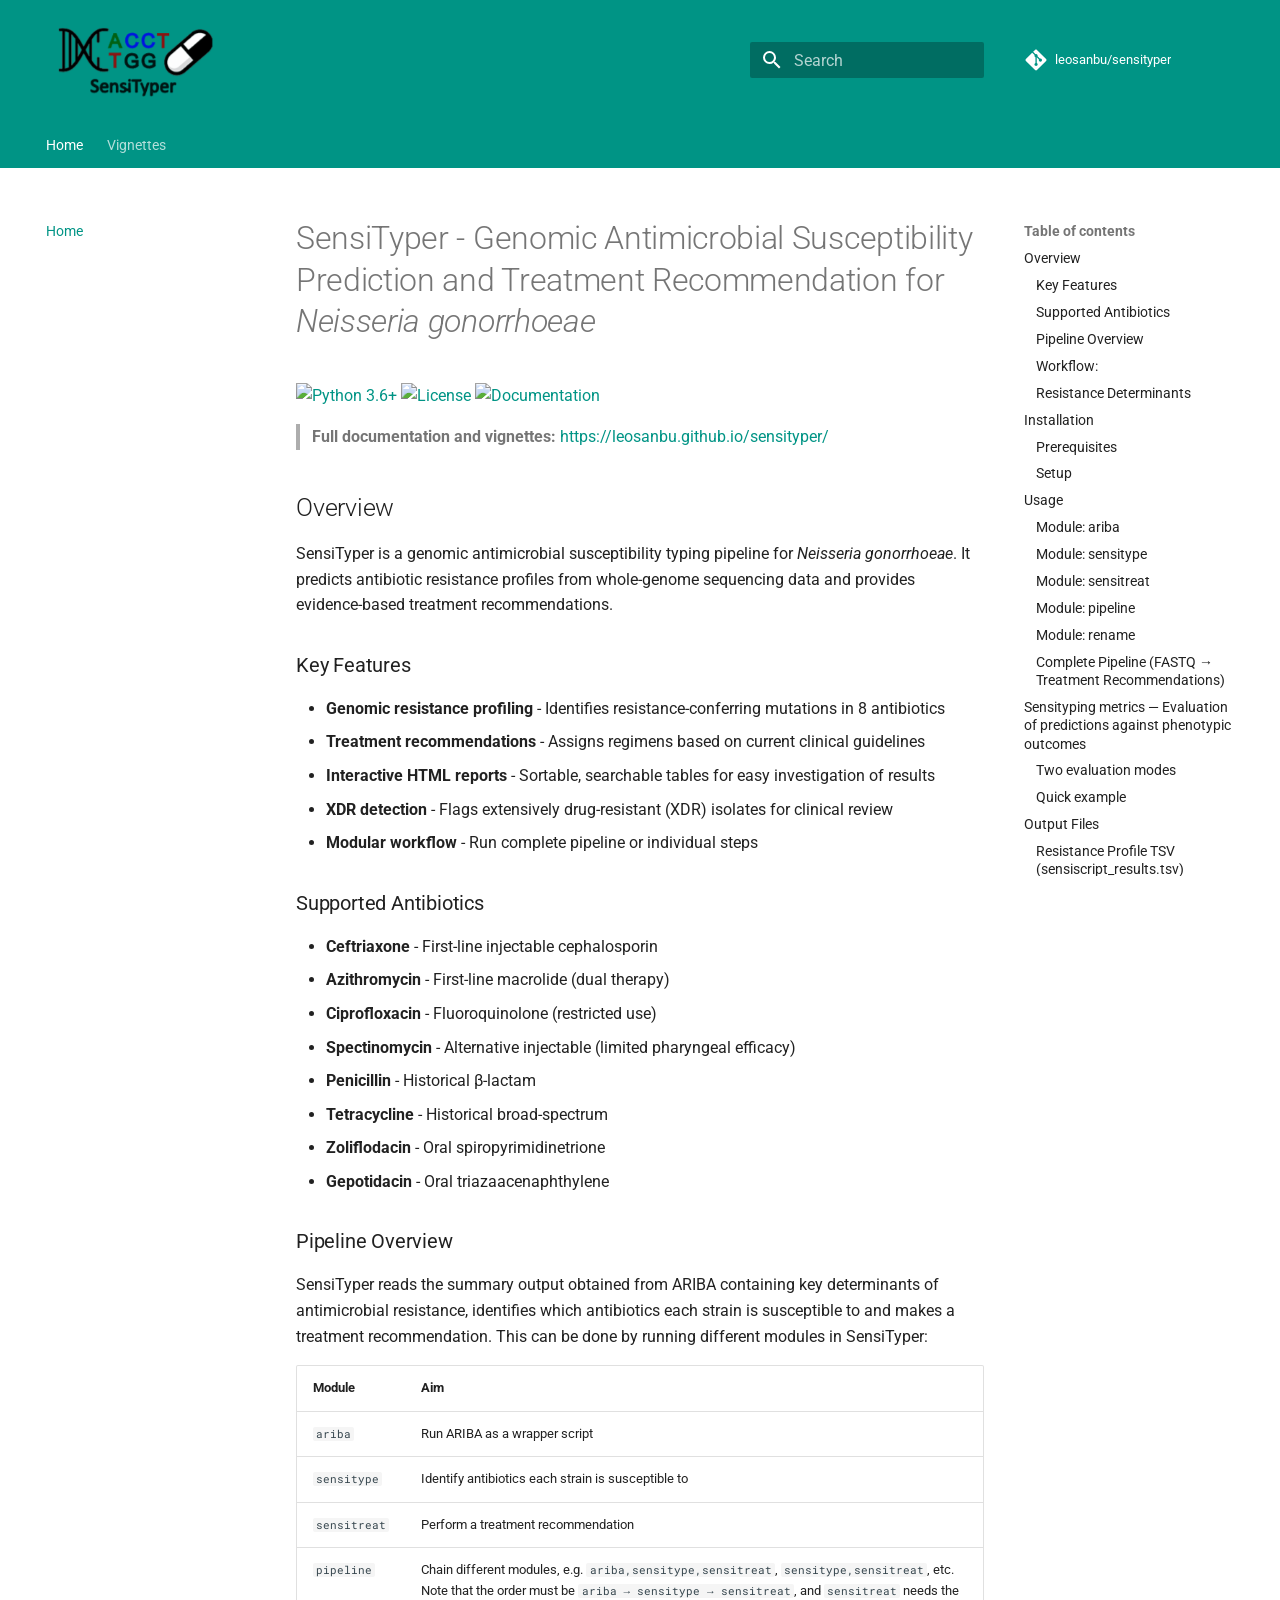
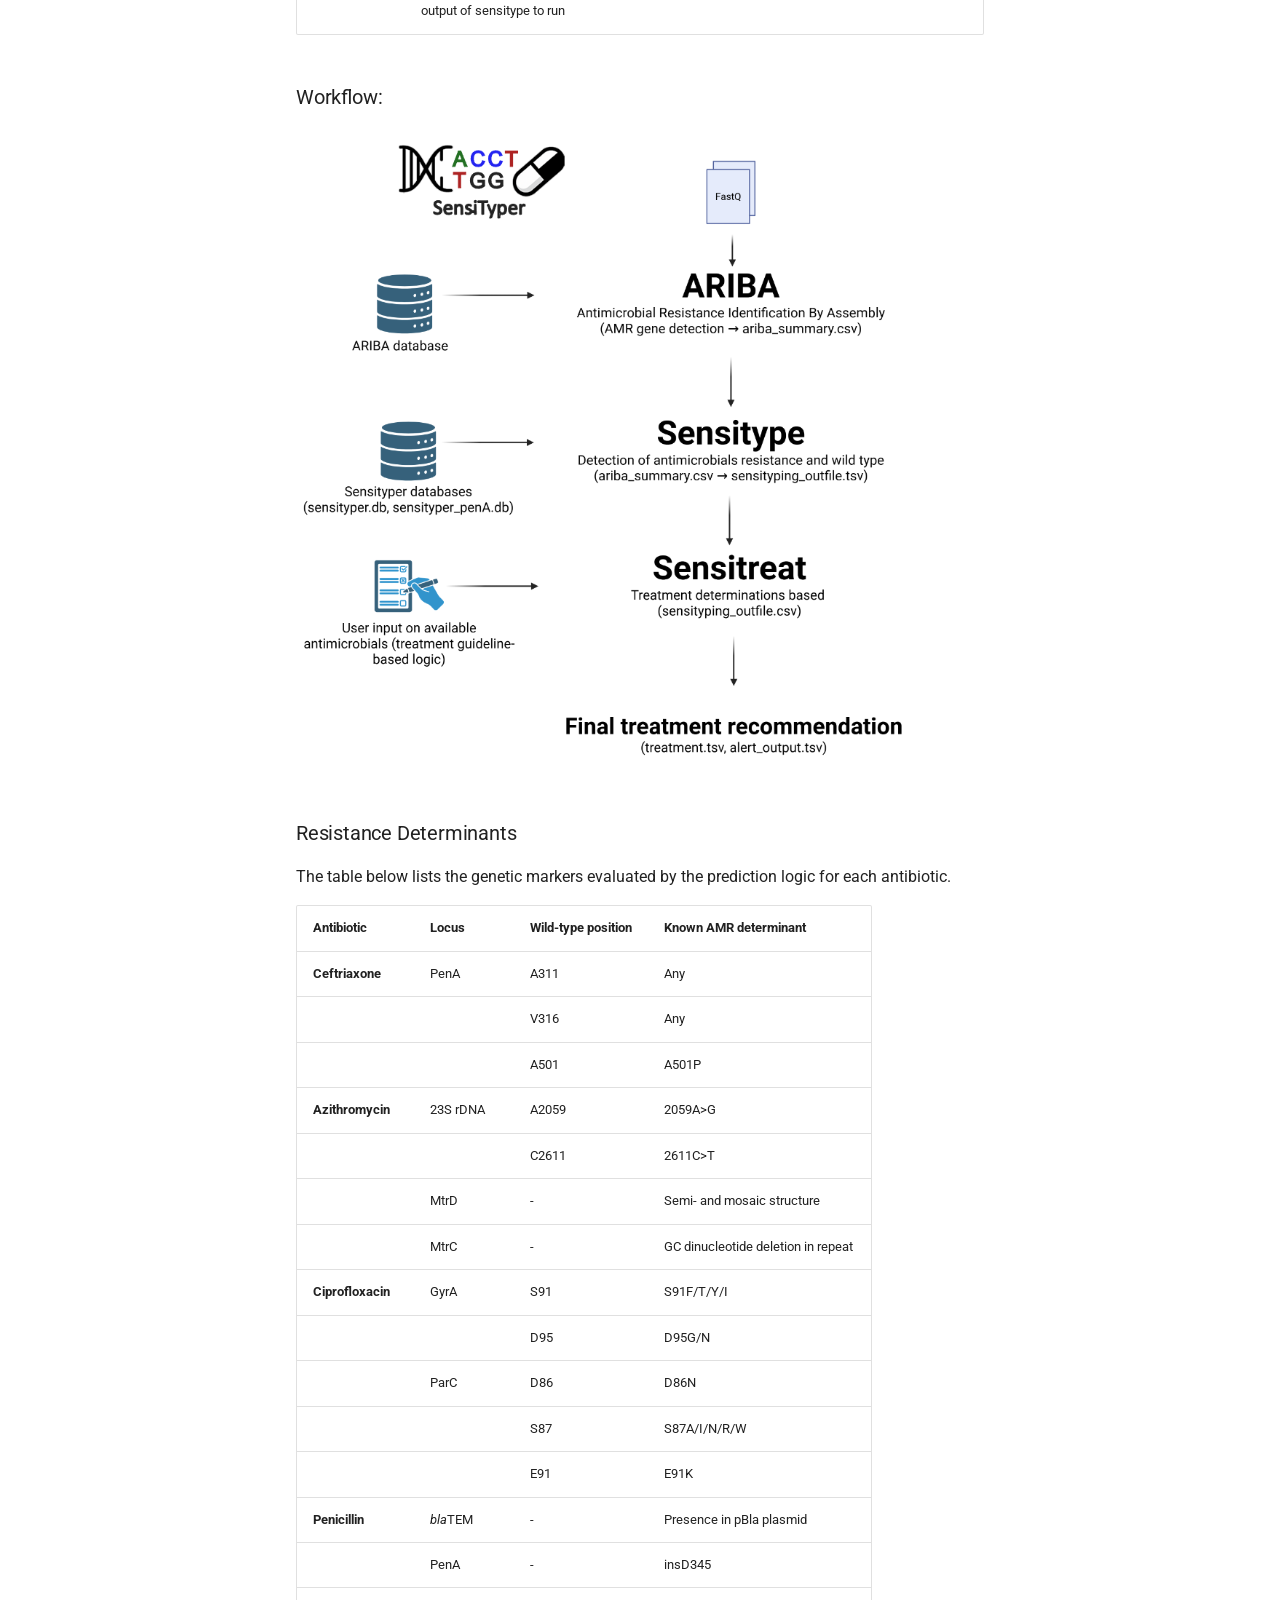
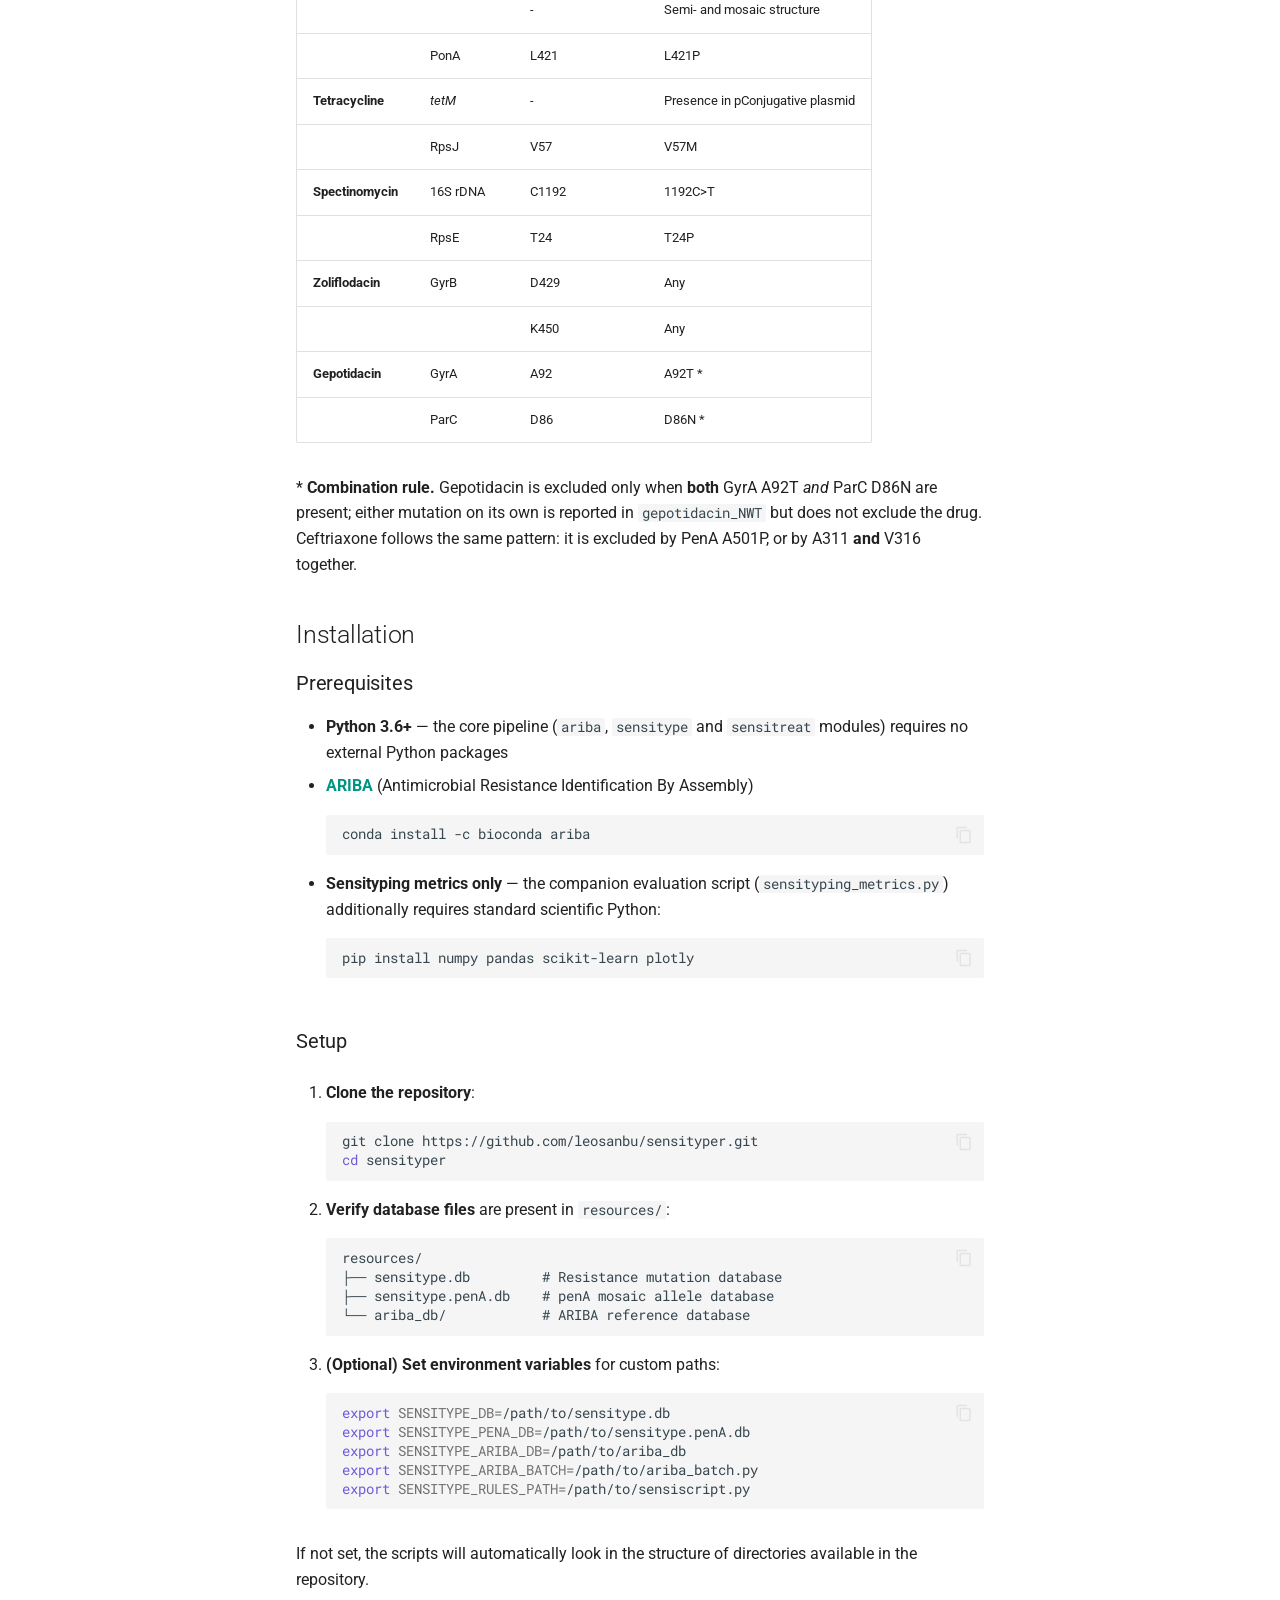
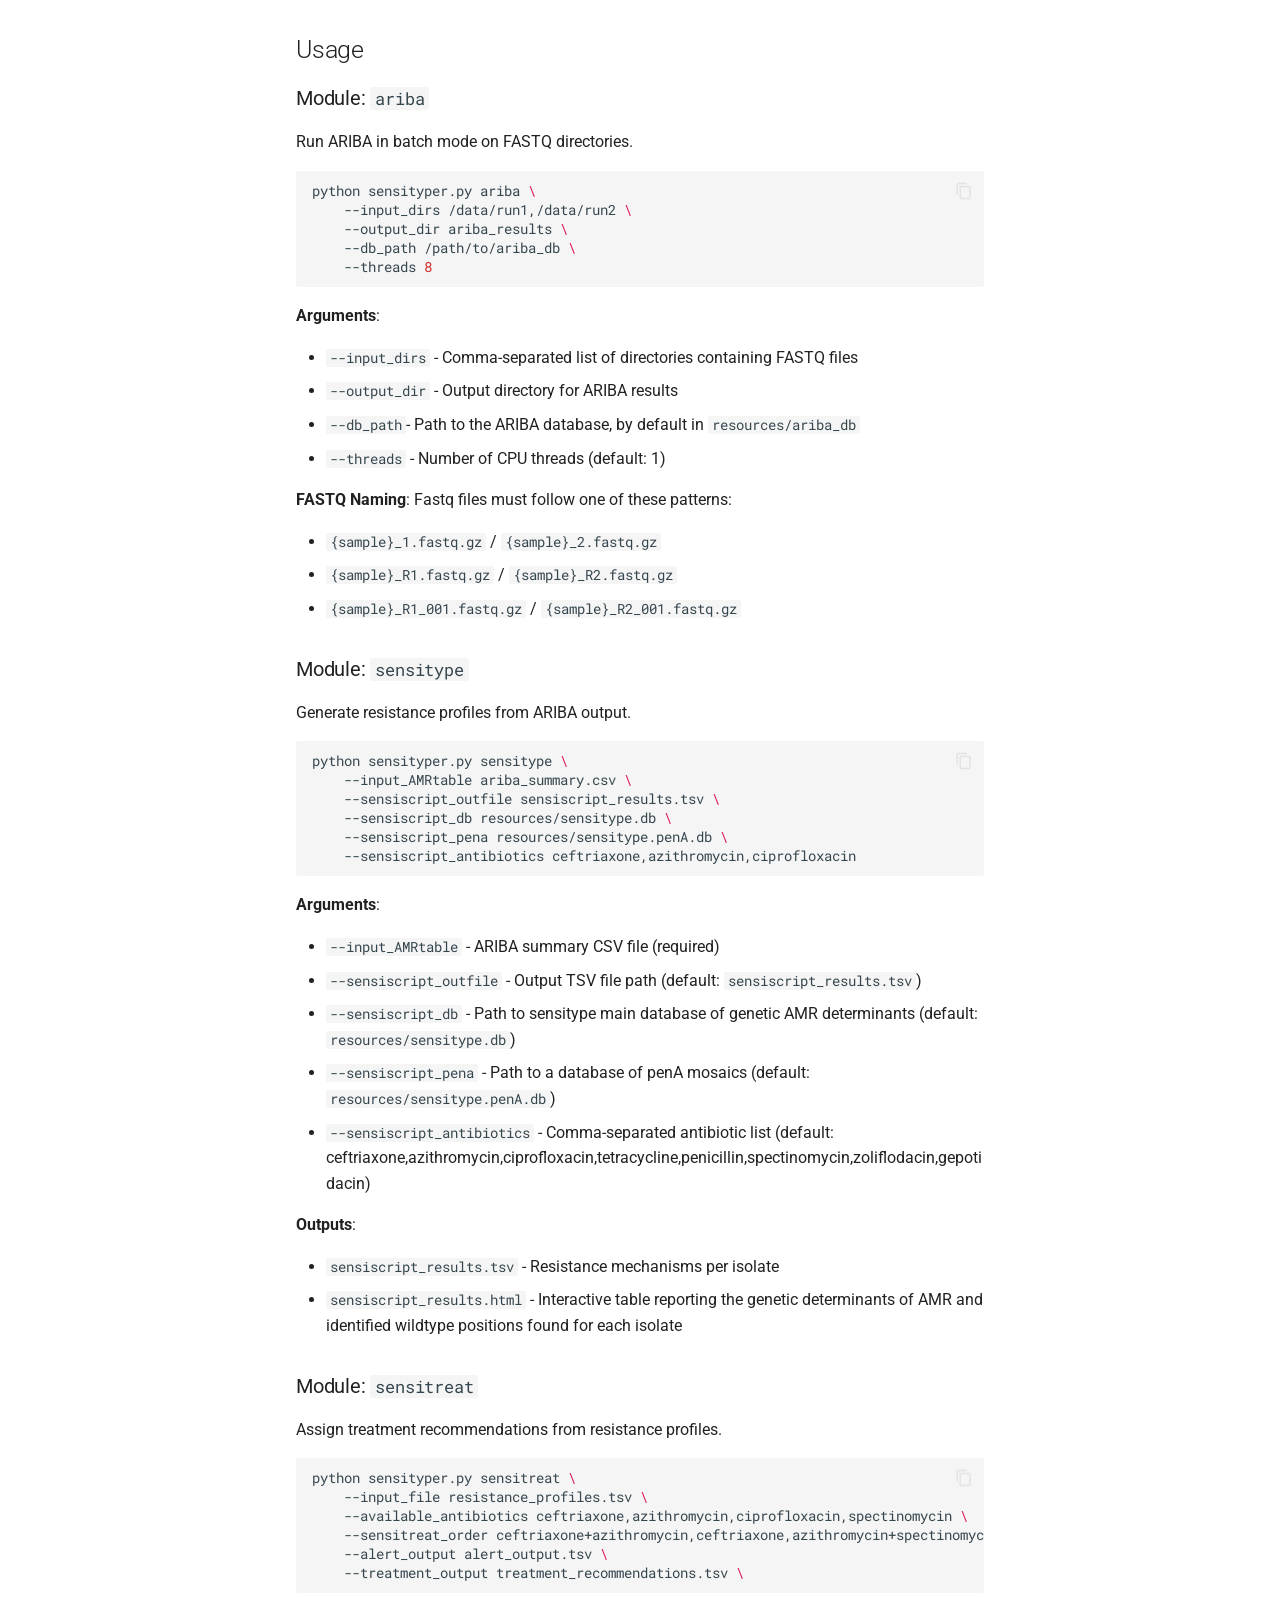
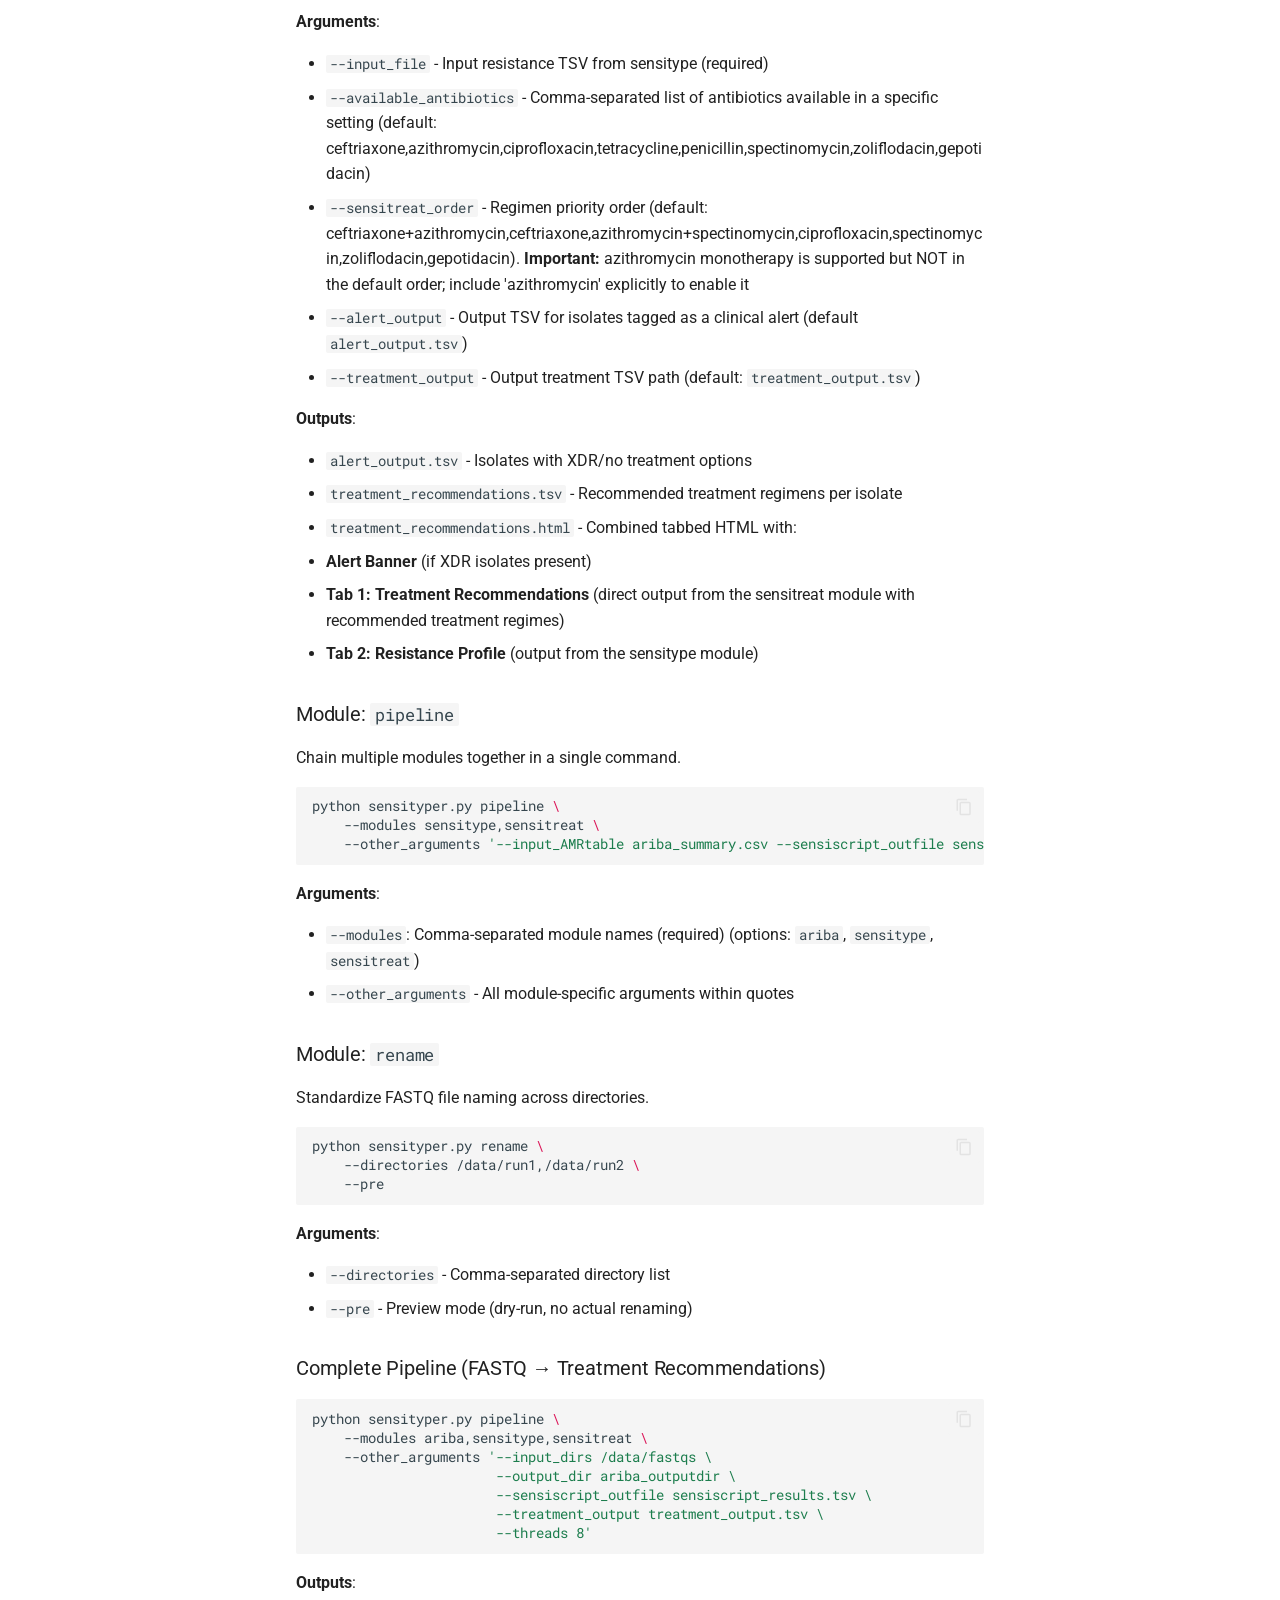
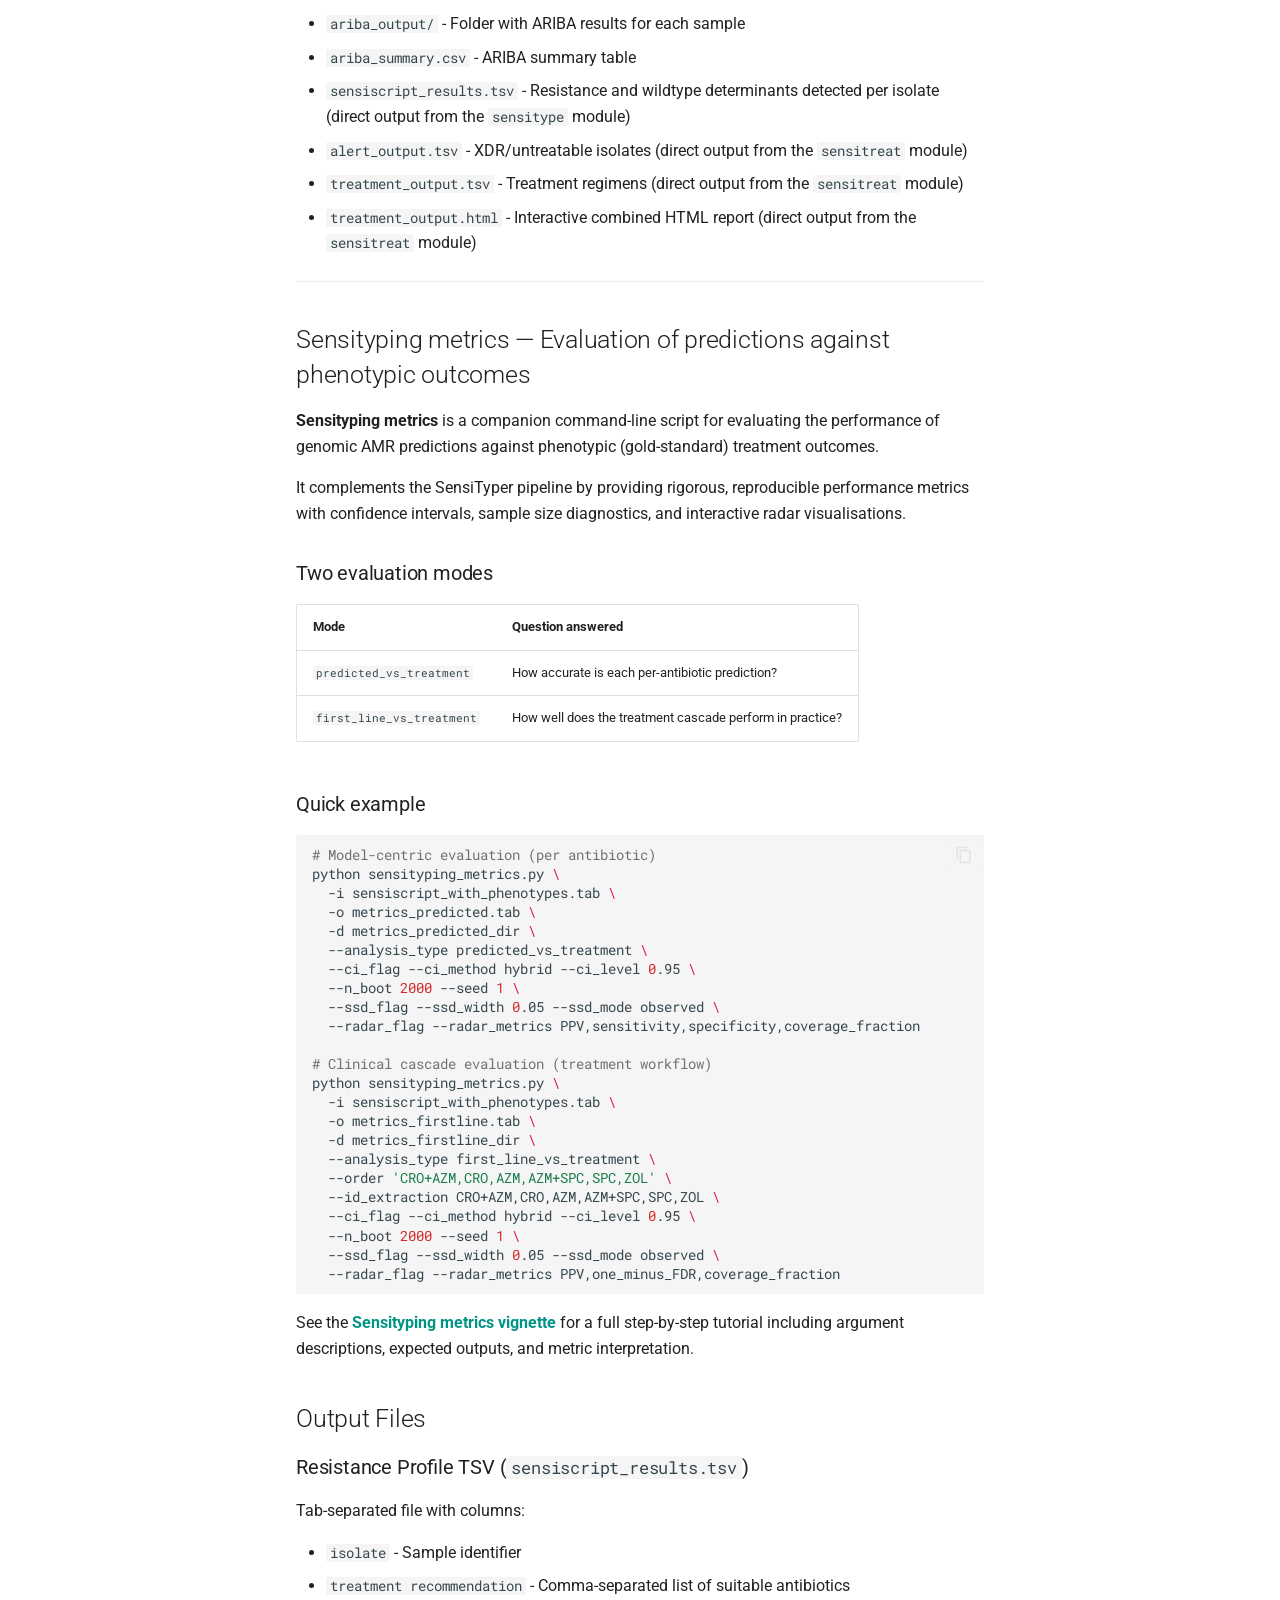
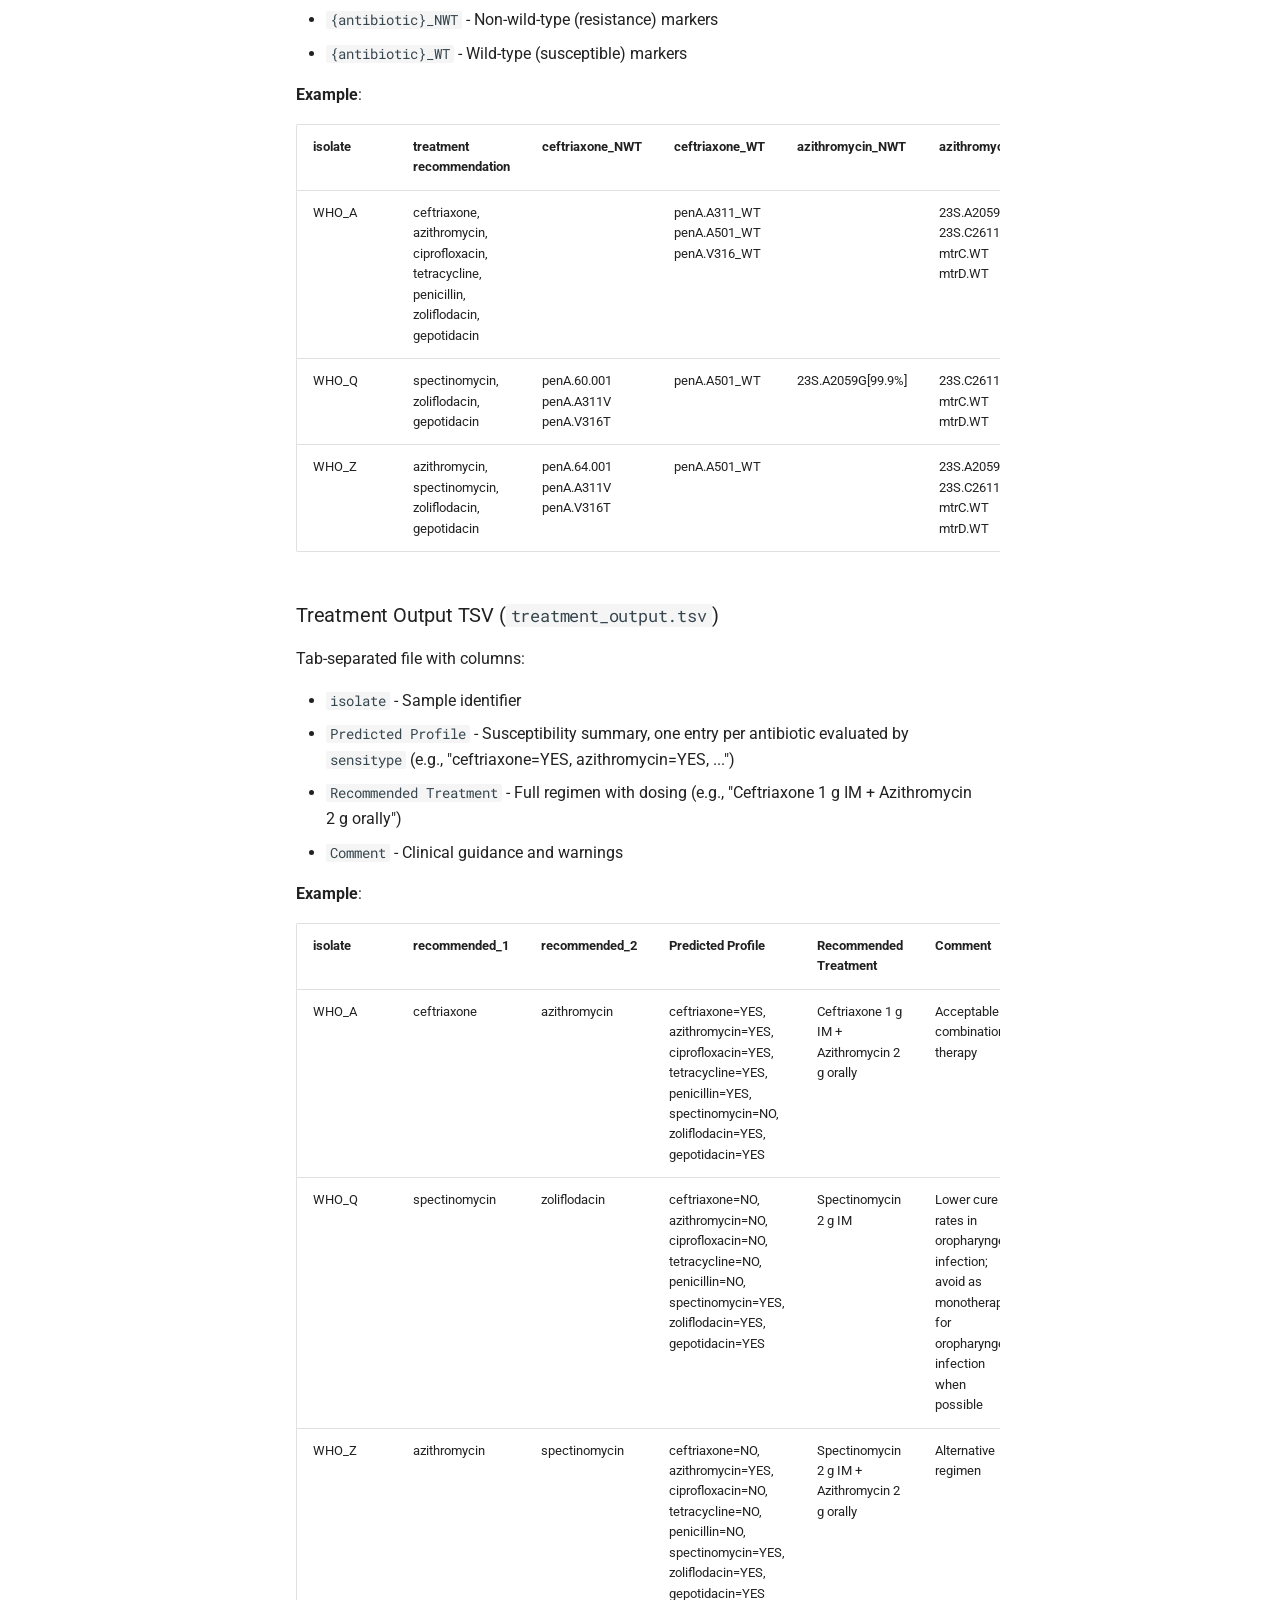
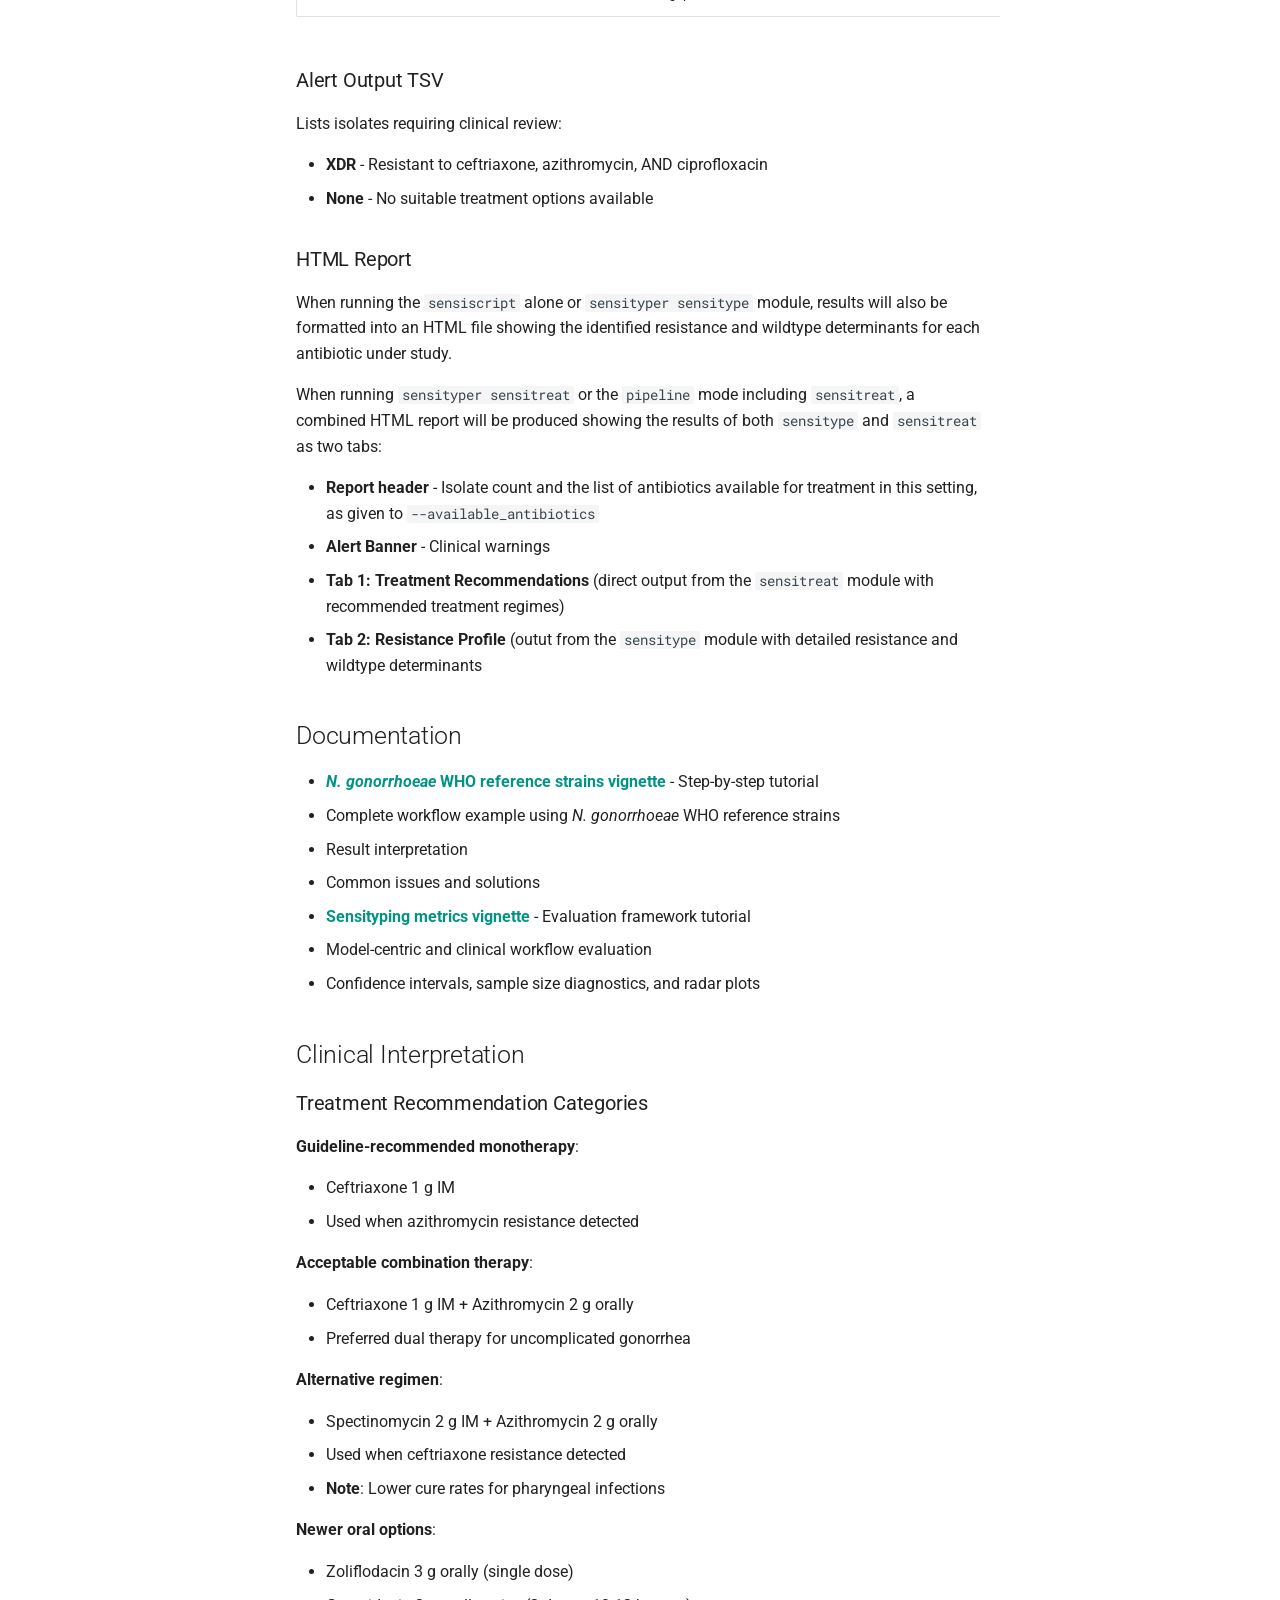
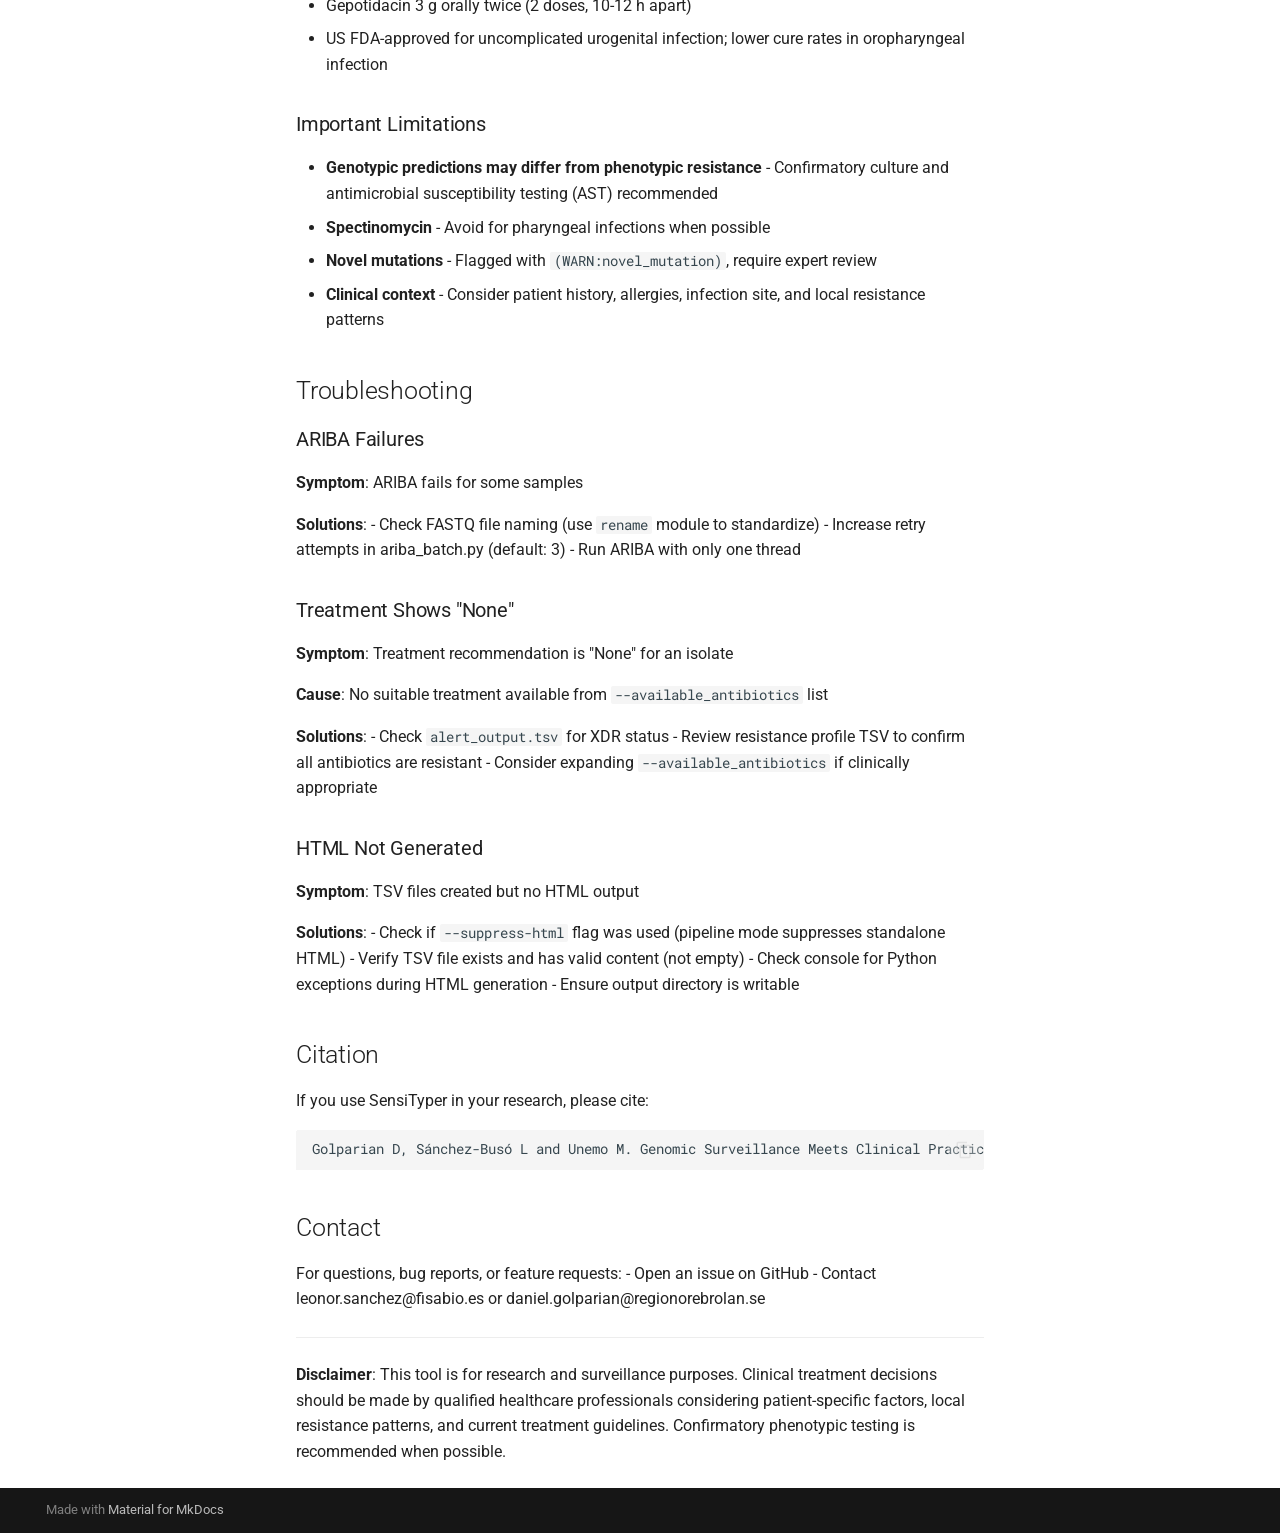
==== index.html @ 42cf92be "Deployed 565ff92 with MkDocs version: 1.6.1" ====
<!doctype html>
<html lang="en" class="no-js">
  <head>
    
      <meta charset="utf-8">
      <meta name="viewport" content="width=device-width,initial-scale=1">
      
        <meta name="description" content="Genomic Antimicrobial Susceptibility Prediction and Treatment Recommendation for Neisseria gonorrhoeae">
      
      
      
        <link rel="canonical" href="https://leosanbu.github.io/sensityper/">
      
      
      
        <link rel="next" href="who-vignette/">
      
      
        
      
      
      <link rel="icon" href="images/logo.png">
      <meta name="generator" content="mkdocs-1.6.1, mkdocs-material-9.7.7">
    
    
      
        <title>SensiTyper</title>
      
    
    
      <link rel="stylesheet" href="assets/stylesheets/main.ec1eaa64.min.css">
      
        
        <link rel="stylesheet" href="assets/stylesheets/palette.ab4e12ef.min.css">
      
      


    
    
      
    
    
      
        
        
        <link rel="preconnect" href="https://fonts.gstatic.com" crossorigin>
        <link rel="stylesheet" href="https://fonts.googleapis.com/css?family=Roboto:300,300i,400,400i,700,700i%7CRoboto+Mono:400,400i,700,700i&display=fallback">
        <style>:root{--md-text-font:"Roboto";--md-code-font:"Roboto Mono"}</style>
      
    
    
      <link rel="stylesheet" href="stylesheets/extra.css">
    
    <script>__md_scope=new URL(".",location),__md_hash=e=>[...e].reduce(((e,_)=>(e<<5)-e+_.charCodeAt(0)),0),__md_get=(e,_=localStorage,t=__md_scope)=>JSON.parse(_.getItem(t.pathname+"."+e)),__md_set=(e,_,t=localStorage,a=__md_scope)=>{try{t.setItem(a.pathname+"."+e,JSON.stringify(_))}catch(e){}}</script>
    
      

    
    
  </head>
  
  
    
    
    
    
    
    <body dir="ltr" data-md-color-scheme="default" data-md-color-primary="teal" data-md-color-accent="teal">
  
    
    <input class="md-toggle" data-md-toggle="drawer" type="checkbox" id="__drawer" autocomplete="off">
    <input class="md-toggle" data-md-toggle="search" type="checkbox" id="__search" autocomplete="off">
    <label class="md-overlay" for="__drawer"></label>
    <div data-md-component="skip">
      
        
        <a href="#sensityper-genomic-antimicrobial-susceptibility-prediction-and-treatment-recommendation-for-neisseria-gonorrhoeae" class="md-skip">
          Skip to content
        </a>
      
    </div>
    <div data-md-component="announce">
      
    </div>
    
    
      

<header class="md-header" data-md-component="header">
  <nav class="md-header__inner md-grid" aria-label="Header">
    <a href="." title="SensiTyper" class="md-header__button md-logo" aria-label="SensiTyper" data-md-component="logo">
      
  <img src="images/logo.png" alt="logo">

    </a>
    <label class="md-header__button md-icon" for="__drawer">
      
      <svg xmlns="http://www.w3.org/2000/svg" viewBox="0 0 24 24"><path d="M3 6h18v2H3zm0 5h18v2H3zm0 5h18v2H3z"/></svg>
    </label>
    <div class="md-header__title" data-md-component="header-title">
      <div class="md-header__ellipsis">
        <div class="md-header__topic">
          <span class="md-ellipsis">
            SensiTyper
          </span>
        </div>
        <div class="md-header__topic" data-md-component="header-topic">
          <span class="md-ellipsis">
            
              Home
            
          </span>
        </div>
      </div>
    </div>
    
      
    
    
    
    
      
      
        <label class="md-header__button md-icon" for="__search">
          
          <svg xmlns="http://www.w3.org/2000/svg" viewBox="0 0 24 24"><path d="M9.5 3A6.5 6.5 0 0 1 16 9.5c0 1.61-.59 3.09-1.56 4.23l.27.27h.79l5 5-1.5 1.5-5-5v-.79l-.27-.27A6.52 6.52 0 0 1 9.5 16 6.5 6.5 0 0 1 3 9.5 6.5 6.5 0 0 1 9.5 3m0 2C7 5 5 7 5 9.5S7 14 9.5 14 14 12 14 9.5 12 5 9.5 5"/></svg>
        </label>
        <div class="md-search" data-md-component="search" role="dialog">
  <label class="md-search__overlay" for="__search"></label>
  <div class="md-search__inner" role="search">
    <form class="md-search__form" name="search">
      <input type="text" class="md-search__input" name="query" aria-label="Search" placeholder="Search" autocapitalize="off" autocorrect="off" autocomplete="off" spellcheck="false" data-md-component="search-query" required>
      <label class="md-search__icon md-icon" for="__search">
        
        <svg xmlns="http://www.w3.org/2000/svg" viewBox="0 0 24 24"><path d="M9.5 3A6.5 6.5 0 0 1 16 9.5c0 1.61-.59 3.09-1.56 4.23l.27.27h.79l5 5-1.5 1.5-5-5v-.79l-.27-.27A6.52 6.52 0 0 1 9.5 16 6.5 6.5 0 0 1 3 9.5 6.5 6.5 0 0 1 9.5 3m0 2C7 5 5 7 5 9.5S7 14 9.5 14 14 12 14 9.5 12 5 9.5 5"/></svg>
        
        <svg xmlns="http://www.w3.org/2000/svg" viewBox="0 0 24 24"><path d="M20 11v2H8l5.5 5.5-1.42 1.42L4.16 12l7.92-7.92L13.5 5.5 8 11z"/></svg>
      </label>
      <nav class="md-search__options" aria-label="Search">
        
        <button type="reset" class="md-search__icon md-icon" title="Clear" aria-label="Clear" tabindex="-1">
          
          <svg xmlns="http://www.w3.org/2000/svg" viewBox="0 0 24 24"><path d="M19 6.41 17.59 5 12 10.59 6.41 5 5 6.41 10.59 12 5 17.59 6.41 19 12 13.41 17.59 19 19 17.59 13.41 12z"/></svg>
        </button>
      </nav>
      
        <div class="md-search__suggest" data-md-component="search-suggest"></div>
      
    </form>
    <div class="md-search__output">
      <div class="md-search__scrollwrap" tabindex="0" data-md-scrollfix>
        <div class="md-search-result" data-md-component="search-result">
          <div class="md-search-result__meta">
            Initializing search
          </div>
          <ol class="md-search-result__list" role="presentation"></ol>
        </div>
      </div>
    </div>
  </div>
</div>
      
    
    
      <div class="md-header__source">
        <a href="https://github.com/leosanbu/sensityper" title="Go to repository" class="md-source" data-md-component="source">
  <div class="md-source__icon md-icon">
    
    <svg xmlns="http://www.w3.org/2000/svg" viewBox="0 0 448 512"><!--! Font Awesome Free 7.1.0 by @fontawesome - https://fontawesome.com License - https://fontawesome.com/license/free (Icons: CC BY 4.0, Fonts: SIL OFL 1.1, Code: MIT License) Copyright 2025 Fonticons, Inc.--><path d="M439.6 236.1 244 40.5c-5.4-5.5-12.8-8.5-20.4-8.5s-15 3-20.4 8.4L162.5 81l51.5 51.5c27.1-9.1 52.7 16.8 43.4 43.7l49.7 49.7c34.2-11.8 61.2 31 35.5 56.7-26.5 26.5-70.2-2.9-56-37.3L240.3 199v121.9c25.3 12.5 22.3 41.8 9.1 55-6.4 6.4-15.2 10.1-24.3 10.1s-17.8-3.6-24.3-10.1c-17.6-17.6-11.1-46.9 11.2-56v-123c-20.8-8.5-24.6-30.7-18.6-45L142.6 101 8.5 235.1C3 240.6 0 247.9 0 255.5s3 15 8.5 20.4l195.6 195.7c5.4 5.4 12.7 8.4 20.4 8.4s15-3 20.4-8.4l194.7-194.7c5.4-5.4 8.4-12.8 8.4-20.4s-3-15-8.4-20.4"/></svg>
  </div>
  <div class="md-source__repository">
    leosanbu/sensityper
  </div>
</a>
      </div>
    
  </nav>
  
</header>
    
    <div class="md-container" data-md-component="container">
      
      
        
          
            
<nav class="md-tabs" aria-label="Tabs" data-md-component="tabs">
  <div class="md-grid">
    <ul class="md-tabs__list">
      
        
  
  
  
    
  
  
    <li class="md-tabs__item md-tabs__item--active">
      <a href="." class="md-tabs__link">
        
  
  
    
  
  Home

      </a>
    </li>
  

      
        
  
  
  
  
    
    
      <li class="md-tabs__item">
        <a href="who-vignette/" class="md-tabs__link">
          
  
  
  Vignettes

        </a>
      </li>
    
  

      
    </ul>
  </div>
</nav>
          
        
      
      <main class="md-main" data-md-component="main">
        <div class="md-main__inner md-grid">
          
            
              
              <div class="md-sidebar md-sidebar--primary" data-md-component="sidebar" data-md-type="navigation" >
                <div class="md-sidebar__scrollwrap">
                  <div class="md-sidebar__inner">
                    


  


<nav class="md-nav md-nav--primary md-nav--lifted" aria-label="Navigation" data-md-level="0">
  <label class="md-nav__title" for="__drawer">
    <a href="." title="SensiTyper" class="md-nav__button md-logo" aria-label="SensiTyper" data-md-component="logo">
      
  <img src="images/logo.png" alt="logo">

    </a>
    SensiTyper
  </label>
  
    <div class="md-nav__source">
      <a href="https://github.com/leosanbu/sensityper" title="Go to repository" class="md-source" data-md-component="source">
  <div class="md-source__icon md-icon">
    
    <svg xmlns="http://www.w3.org/2000/svg" viewBox="0 0 448 512"><!--! Font Awesome Free 7.1.0 by @fontawesome - https://fontawesome.com License - https://fontawesome.com/license/free (Icons: CC BY 4.0, Fonts: SIL OFL 1.1, Code: MIT License) Copyright 2025 Fonticons, Inc.--><path d="M439.6 236.1 244 40.5c-5.4-5.5-12.8-8.5-20.4-8.5s-15 3-20.4 8.4L162.5 81l51.5 51.5c27.1-9.1 52.7 16.8 43.4 43.7l49.7 49.7c34.2-11.8 61.2 31 35.5 56.7-26.5 26.5-70.2-2.9-56-37.3L240.3 199v121.9c25.3 12.5 22.3 41.8 9.1 55-6.4 6.4-15.2 10.1-24.3 10.1s-17.8-3.6-24.3-10.1c-17.6-17.6-11.1-46.9 11.2-56v-123c-20.8-8.5-24.6-30.7-18.6-45L142.6 101 8.5 235.1C3 240.6 0 247.9 0 255.5s3 15 8.5 20.4l195.6 195.7c5.4 5.4 12.7 8.4 20.4 8.4s15-3 20.4-8.4l194.7-194.7c5.4-5.4 8.4-12.8 8.4-20.4s-3-15-8.4-20.4"/></svg>
  </div>
  <div class="md-source__repository">
    leosanbu/sensityper
  </div>
</a>
    </div>
  
  <ul class="md-nav__list" data-md-scrollfix>
    
      
      
  
  
    
  
  
  
    <li class="md-nav__item md-nav__item--active">
      
      <input class="md-nav__toggle md-toggle" type="checkbox" id="__toc">
      
      
        
      
      
        <label class="md-nav__link md-nav__link--active" for="__toc">
          
  
  
  <span class="md-ellipsis">
    
  
    Home
  

    
  </span>
  
  

          <span class="md-nav__icon md-icon"></span>
        </label>
      
      <a href="." class="md-nav__link md-nav__link--active">
        
  
  
  <span class="md-ellipsis">
    
  
    Home
  

    
  </span>
  
  

      </a>
      
        

<nav class="md-nav md-nav--secondary" aria-label="Table of contents">
  
  
  
    
  
  
    <label class="md-nav__title" for="__toc">
      <span class="md-nav__icon md-icon"></span>
      Table of contents
    </label>
    <ul class="md-nav__list" data-md-component="toc" data-md-scrollfix>
      
        <li class="md-nav__item">
  <a href="#overview" class="md-nav__link">
    <span class="md-ellipsis">
      
        Overview
      
    </span>
  </a>
  
    <nav class="md-nav" aria-label="Overview">
      <ul class="md-nav__list">
        
          <li class="md-nav__item">
  <a href="#key-features" class="md-nav__link">
    <span class="md-ellipsis">
      
        Key Features
      
    </span>
  </a>
  
</li>
        
          <li class="md-nav__item">
  <a href="#supported-antibiotics" class="md-nav__link">
    <span class="md-ellipsis">
      
        Supported Antibiotics
      
    </span>
  </a>
  
</li>
        
          <li class="md-nav__item">
  <a href="#pipeline-overview" class="md-nav__link">
    <span class="md-ellipsis">
      
        Pipeline Overview
      
    </span>
  </a>
  
</li>
        
          <li class="md-nav__item">
  <a href="#workflow" class="md-nav__link">
    <span class="md-ellipsis">
      
        Workflow:
      
    </span>
  </a>
  
</li>
        
          <li class="md-nav__item">
  <a href="#resistance-determinants" class="md-nav__link">
    <span class="md-ellipsis">
      
        Resistance Determinants
      
    </span>
  </a>
  
</li>
        
      </ul>
    </nav>
  
</li>
      
        <li class="md-nav__item">
  <a href="#installation" class="md-nav__link">
    <span class="md-ellipsis">
      
        Installation
      
    </span>
  </a>
  
    <nav class="md-nav" aria-label="Installation">
      <ul class="md-nav__list">
        
          <li class="md-nav__item">
  <a href="#prerequisites" class="md-nav__link">
    <span class="md-ellipsis">
      
        Prerequisites
      
    </span>
  </a>
  
</li>
        
          <li class="md-nav__item">
  <a href="#setup" class="md-nav__link">
    <span class="md-ellipsis">
      
        Setup
      
    </span>
  </a>
  
</li>
        
      </ul>
    </nav>
  
</li>
      
        <li class="md-nav__item">
  <a href="#usage" class="md-nav__link">
    <span class="md-ellipsis">
      
        Usage
      
    </span>
  </a>
  
    <nav class="md-nav" aria-label="Usage">
      <ul class="md-nav__list">
        
          <li class="md-nav__item">
  <a href="#module-ariba" class="md-nav__link">
    <span class="md-ellipsis">
      
        Module: ariba
      
    </span>
  </a>
  
</li>
        
          <li class="md-nav__item">
  <a href="#module-sensitype" class="md-nav__link">
    <span class="md-ellipsis">
      
        Module: sensitype
      
    </span>
  </a>
  
</li>
        
          <li class="md-nav__item">
  <a href="#module-sensitreat" class="md-nav__link">
    <span class="md-ellipsis">
      
        Module: sensitreat
      
    </span>
  </a>
  
</li>
        
          <li class="md-nav__item">
  <a href="#module-pipeline" class="md-nav__link">
    <span class="md-ellipsis">
      
        Module: pipeline
      
    </span>
  </a>
  
</li>
        
          <li class="md-nav__item">
  <a href="#module-rename" class="md-nav__link">
    <span class="md-ellipsis">
      
        Module: rename
      
    </span>
  </a>
  
</li>
        
          <li class="md-nav__item">
  <a href="#complete-pipeline-fastq-treatment-recommendations" class="md-nav__link">
    <span class="md-ellipsis">
      
        Complete Pipeline (FASTQ → Treatment Recommendations)
      
    </span>
  </a>
  
</li>
        
      </ul>
    </nav>
  
</li>
      
        <li class="md-nav__item">
  <a href="#sensityping-metrics-evaluation-of-predictions-against-phenotypic-outcomes" class="md-nav__link">
    <span class="md-ellipsis">
      
        Sensityping metrics — Evaluation of predictions against phenotypic outcomes
      
    </span>
  </a>
  
    <nav class="md-nav" aria-label="Sensityping metrics — Evaluation of predictions against phenotypic outcomes">
      <ul class="md-nav__list">
        
          <li class="md-nav__item">
  <a href="#two-evaluation-modes" class="md-nav__link">
    <span class="md-ellipsis">
      
        Two evaluation modes
      
    </span>
  </a>
  
</li>
        
          <li class="md-nav__item">
  <a href="#quick-example" class="md-nav__link">
    <span class="md-ellipsis">
      
        Quick example
      
    </span>
  </a>
  
</li>
        
      </ul>
    </nav>
  
</li>
      
        <li class="md-nav__item">
  <a href="#output-files" class="md-nav__link">
    <span class="md-ellipsis">
      
        Output Files
      
    </span>
  </a>
  
    <nav class="md-nav" aria-label="Output Files">
      <ul class="md-nav__list">
        
          <li class="md-nav__item">
  <a href="#resistance-profile-tsv-sensiscript_resultstsv" class="md-nav__link">
    <span class="md-ellipsis">
      
        Resistance Profile TSV (sensiscript_results.tsv)
      
    </span>
  </a>
  
</li>
        
          <li class="md-nav__item">
  <a href="#treatment-output-tsv-treatment_outputtsv" class="md-nav__link">
    <span class="md-ellipsis">
      
        Treatment Output TSV (treatment_output.tsv)
      
    </span>
  </a>
  
</li>
        
          <li class="md-nav__item">
  <a href="#alert-output-tsv" class="md-nav__link">
    <span class="md-ellipsis">
      
        Alert Output TSV
      
    </span>
  </a>
  
</li>
        
          <li class="md-nav__item">
  <a href="#html-report" class="md-nav__link">
    <span class="md-ellipsis">
      
        HTML Report
      
    </span>
  </a>
  
</li>
        
      </ul>
    </nav>
  
</li>
      
        <li class="md-nav__item">
  <a href="#documentation" class="md-nav__link">
    <span class="md-ellipsis">
      
        Documentation
      
    </span>
  </a>
  
</li>
      
        <li class="md-nav__item">
  <a href="#clinical-interpretation" class="md-nav__link">
    <span class="md-ellipsis">
      
        Clinical Interpretation
      
    </span>
  </a>
  
    <nav class="md-nav" aria-label="Clinical Interpretation">
      <ul class="md-nav__list">
        
          <li class="md-nav__item">
  <a href="#treatment-recommendation-categories" class="md-nav__link">
    <span class="md-ellipsis">
      
        Treatment Recommendation Categories
      
    </span>
  </a>
  
</li>
        
          <li class="md-nav__item">
  <a href="#important-limitations" class="md-nav__link">
    <span class="md-ellipsis">
      
        Important Limitations
      
    </span>
  </a>
  
</li>
        
      </ul>
    </nav>
  
</li>
      
        <li class="md-nav__item">
  <a href="#troubleshooting" class="md-nav__link">
    <span class="md-ellipsis">
      
        Troubleshooting
      
    </span>
  </a>
  
    <nav class="md-nav" aria-label="Troubleshooting">
      <ul class="md-nav__list">
        
          <li class="md-nav__item">
  <a href="#ariba-failures" class="md-nav__link">
    <span class="md-ellipsis">
      
        ARIBA Failures
      
    </span>
  </a>
  
</li>
        
          <li class="md-nav__item">
  <a href="#treatment-shows-none" class="md-nav__link">
    <span class="md-ellipsis">
      
        Treatment Shows "None"
      
    </span>
  </a>
  
</li>
        
          <li class="md-nav__item">
  <a href="#html-not-generated" class="md-nav__link">
    <span class="md-ellipsis">
      
        HTML Not Generated
      
    </span>
  </a>
  
</li>
        
      </ul>
    </nav>
  
</li>
      
        <li class="md-nav__item">
  <a href="#citation" class="md-nav__link">
    <span class="md-ellipsis">
      
        Citation
      
    </span>
  </a>
  
</li>
      
        <li class="md-nav__item">
  <a href="#contact" class="md-nav__link">
    <span class="md-ellipsis">
      
        Contact
      
    </span>
  </a>
  
</li>
      
    </ul>
  
</nav>
      
    </li>
  

    
      
      
  
  
  
  
    
    
    
    
      
      
        
      
    
    
    <li class="md-nav__item md-nav__item--nested">
      
        
        
        <input class="md-nav__toggle md-toggle " type="checkbox" id="__nav_2" >
        
          
          <label class="md-nav__link" for="__nav_2" id="__nav_2_label" tabindex="0">
            
  
  
  <span class="md-ellipsis">
    
  
    Vignettes
  

    
  </span>
  
  

            <span class="md-nav__icon md-icon"></span>
          </label>
        
        <nav class="md-nav" data-md-level="1" aria-labelledby="__nav_2_label" aria-expanded="false">
          <label class="md-nav__title" for="__nav_2">
            <span class="md-nav__icon md-icon"></span>
            
  
    Vignettes
  

          </label>
          <ul class="md-nav__list" data-md-scrollfix>
            
              
                
  
  
  
  
    <li class="md-nav__item">
      <a href="who-vignette/" class="md-nav__link">
        
  
  
  <span class="md-ellipsis">
    
  
    SensiTyper tutorial
  

    
  </span>
  
  

      </a>
    </li>
  

              
            
              
                
  
  
  
  
    <li class="md-nav__item">
      <a href="metrics/" class="md-nav__link">
        
  
  
  <span class="md-ellipsis">
    
  
    Sensityping metrics
  

    
  </span>
  
  

      </a>
    </li>
  

              
            
          </ul>
        </nav>
      
    </li>
  

    
  </ul>
</nav>
                  </div>
                </div>
              </div>
            
            
              
              <div class="md-sidebar md-sidebar--secondary" data-md-component="sidebar" data-md-type="toc" >
                <div class="md-sidebar__scrollwrap">
                  <div class="md-sidebar__inner">
                    

<nav class="md-nav md-nav--secondary" aria-label="Table of contents">
  
  
  
    
  
  
    <label class="md-nav__title" for="__toc">
      <span class="md-nav__icon md-icon"></span>
      Table of contents
    </label>
    <ul class="md-nav__list" data-md-component="toc" data-md-scrollfix>
      
        <li class="md-nav__item">
  <a href="#overview" class="md-nav__link">
    <span class="md-ellipsis">
      
        Overview
      
    </span>
  </a>
  
    <nav class="md-nav" aria-label="Overview">
      <ul class="md-nav__list">
        
          <li class="md-nav__item">
  <a href="#key-features" class="md-nav__link">
    <span class="md-ellipsis">
      
        Key Features
      
    </span>
  </a>
  
</li>
        
          <li class="md-nav__item">
  <a href="#supported-antibiotics" class="md-nav__link">
    <span class="md-ellipsis">
      
        Supported Antibiotics
      
    </span>
  </a>
  
</li>
        
          <li class="md-nav__item">
  <a href="#pipeline-overview" class="md-nav__link">
    <span class="md-ellipsis">
      
        Pipeline Overview
      
    </span>
  </a>
  
</li>
        
          <li class="md-nav__item">
  <a href="#workflow" class="md-nav__link">
    <span class="md-ellipsis">
      
        Workflow:
      
    </span>
  </a>
  
</li>
        
          <li class="md-nav__item">
  <a href="#resistance-determinants" class="md-nav__link">
    <span class="md-ellipsis">
      
        Resistance Determinants
      
    </span>
  </a>
  
</li>
        
      </ul>
    </nav>
  
</li>
      
        <li class="md-nav__item">
  <a href="#installation" class="md-nav__link">
    <span class="md-ellipsis">
      
        Installation
      
    </span>
  </a>
  
    <nav class="md-nav" aria-label="Installation">
      <ul class="md-nav__list">
        
          <li class="md-nav__item">
  <a href="#prerequisites" class="md-nav__link">
    <span class="md-ellipsis">
      
        Prerequisites
      
    </span>
  </a>
  
</li>
        
          <li class="md-nav__item">
  <a href="#setup" class="md-nav__link">
    <span class="md-ellipsis">
      
        Setup
      
    </span>
  </a>
  
</li>
        
      </ul>
    </nav>
  
</li>
      
        <li class="md-nav__item">
  <a href="#usage" class="md-nav__link">
    <span class="md-ellipsis">
      
        Usage
      
    </span>
  </a>
  
    <nav class="md-nav" aria-label="Usage">
      <ul class="md-nav__list">
        
          <li class="md-nav__item">
  <a href="#module-ariba" class="md-nav__link">
    <span class="md-ellipsis">
      
        Module: ariba
      
    </span>
  </a>
  
</li>
        
          <li class="md-nav__item">
  <a href="#module-sensitype" class="md-nav__link">
    <span class="md-ellipsis">
      
        Module: sensitype
      
    </span>
  </a>
  
</li>
        
          <li class="md-nav__item">
  <a href="#module-sensitreat" class="md-nav__link">
    <span class="md-ellipsis">
      
        Module: sensitreat
      
    </span>
  </a>
  
</li>
        
          <li class="md-nav__item">
  <a href="#module-pipeline" class="md-nav__link">
    <span class="md-ellipsis">
      
        Module: pipeline
      
    </span>
  </a>
  
</li>
        
          <li class="md-nav__item">
  <a href="#module-rename" class="md-nav__link">
    <span class="md-ellipsis">
      
        Module: rename
      
    </span>
  </a>
  
</li>
        
          <li class="md-nav__item">
  <a href="#complete-pipeline-fastq-treatment-recommendations" class="md-nav__link">
    <span class="md-ellipsis">
      
        Complete Pipeline (FASTQ → Treatment Recommendations)
      
    </span>
  </a>
  
</li>
        
      </ul>
    </nav>
  
</li>
      
        <li class="md-nav__item">
  <a href="#sensityping-metrics-evaluation-of-predictions-against-phenotypic-outcomes" class="md-nav__link">
    <span class="md-ellipsis">
      
        Sensityping metrics — Evaluation of predictions against phenotypic outcomes
      
    </span>
  </a>
  
    <nav class="md-nav" aria-label="Sensityping metrics — Evaluation of predictions against phenotypic outcomes">
      <ul class="md-nav__list">
        
          <li class="md-nav__item">
  <a href="#two-evaluation-modes" class="md-nav__link">
    <span class="md-ellipsis">
      
        Two evaluation modes
      
    </span>
  </a>
  
</li>
        
          <li class="md-nav__item">
  <a href="#quick-example" class="md-nav__link">
    <span class="md-ellipsis">
      
        Quick example
      
    </span>
  </a>
  
</li>
        
      </ul>
    </nav>
  
</li>
      
        <li class="md-nav__item">
  <a href="#output-files" class="md-nav__link">
    <span class="md-ellipsis">
      
        Output Files
      
    </span>
  </a>
  
    <nav class="md-nav" aria-label="Output Files">
      <ul class="md-nav__list">
        
          <li class="md-nav__item">
  <a href="#resistance-profile-tsv-sensiscript_resultstsv" class="md-nav__link">
    <span class="md-ellipsis">
      
        Resistance Profile TSV (sensiscript_results.tsv)
      
    </span>
  </a>
  
</li>
        
          <li class="md-nav__item">
  <a href="#treatment-output-tsv-treatment_outputtsv" class="md-nav__link">
    <span class="md-ellipsis">
      
        Treatment Output TSV (treatment_output.tsv)
      
    </span>
  </a>
  
</li>
        
          <li class="md-nav__item">
  <a href="#alert-output-tsv" class="md-nav__link">
    <span class="md-ellipsis">
      
        Alert Output TSV
      
    </span>
  </a>
  
</li>
        
          <li class="md-nav__item">
  <a href="#html-report" class="md-nav__link">
    <span class="md-ellipsis">
      
        HTML Report
      
    </span>
  </a>
  
</li>
        
      </ul>
    </nav>
  
</li>
      
        <li class="md-nav__item">
  <a href="#documentation" class="md-nav__link">
    <span class="md-ellipsis">
      
        Documentation
      
    </span>
  </a>
  
</li>
      
        <li class="md-nav__item">
  <a href="#clinical-interpretation" class="md-nav__link">
    <span class="md-ellipsis">
      
        Clinical Interpretation
      
    </span>
  </a>
  
    <nav class="md-nav" aria-label="Clinical Interpretation">
      <ul class="md-nav__list">
        
          <li class="md-nav__item">
  <a href="#treatment-recommendation-categories" class="md-nav__link">
    <span class="md-ellipsis">
      
        Treatment Recommendation Categories
      
    </span>
  </a>
  
</li>
        
          <li class="md-nav__item">
  <a href="#important-limitations" class="md-nav__link">
    <span class="md-ellipsis">
      
        Important Limitations
      
    </span>
  </a>
  
</li>
        
      </ul>
    </nav>
  
</li>
      
        <li class="md-nav__item">
  <a href="#troubleshooting" class="md-nav__link">
    <span class="md-ellipsis">
      
        Troubleshooting
      
    </span>
  </a>
  
    <nav class="md-nav" aria-label="Troubleshooting">
      <ul class="md-nav__list">
        
          <li class="md-nav__item">
  <a href="#ariba-failures" class="md-nav__link">
    <span class="md-ellipsis">
      
        ARIBA Failures
      
    </span>
  </a>
  
</li>
        
          <li class="md-nav__item">
  <a href="#treatment-shows-none" class="md-nav__link">
    <span class="md-ellipsis">
      
        Treatment Shows "None"
      
    </span>
  </a>
  
</li>
        
          <li class="md-nav__item">
  <a href="#html-not-generated" class="md-nav__link">
    <span class="md-ellipsis">
      
        HTML Not Generated
      
    </span>
  </a>
  
</li>
        
      </ul>
    </nav>
  
</li>
      
        <li class="md-nav__item">
  <a href="#citation" class="md-nav__link">
    <span class="md-ellipsis">
      
        Citation
      
    </span>
  </a>
  
</li>
      
        <li class="md-nav__item">
  <a href="#contact" class="md-nav__link">
    <span class="md-ellipsis">
      
        Contact
      
    </span>
  </a>
  
</li>
      
    </ul>
  
</nav>
                  </div>
                </div>
              </div>
            
          
          
            <div class="md-content" data-md-component="content">
              
              <article class="md-content__inner md-typeset">
                
                  


  
  


<h1 id="sensityper-genomic-antimicrobial-susceptibility-prediction-and-treatment-recommendation-for-neisseria-gonorrhoeae">SensiTyper - Genomic Antimicrobial Susceptibility Prediction and Treatment Recommendation for <em>Neisseria gonorrhoeae</em><a class="headerlink" href="#sensityper-genomic-antimicrobial-susceptibility-prediction-and-treatment-recommendation-for-neisseria-gonorrhoeae" title="Permanent link">&para;</a></h1>
<p><a href="https://www.python.org/downloads/"><img alt="Python 3.6+" src="https://img.shields.io/badge/python-3.6+-blue.svg" /></a>
<a href="LICENSE"><img alt="License" src="https://img.shields.io/badge/license-GPL--3.0-blue.svg" /></a>
<a href="https://leosanbu.github.io/sensityper/"><img alt="Documentation" src="https://img.shields.io/badge/docs-GitHub%20Pages-teal.svg" /></a></p>
<blockquote>
<p><strong>Full documentation and vignettes:</strong> <a href="https://leosanbu.github.io/sensityper/">https://leosanbu.github.io/sensityper/</a></p>
</blockquote>
<h2 id="overview">Overview<a class="headerlink" href="#overview" title="Permanent link">&para;</a></h2>
<p>SensiTyper is a genomic antimicrobial susceptibility typing pipeline for <em>Neisseria gonorrhoeae</em>. It predicts antibiotic resistance profiles from whole-genome sequencing data and provides evidence-based treatment recommendations.</p>
<h3 id="key-features">Key Features<a class="headerlink" href="#key-features" title="Permanent link">&para;</a></h3>
<ul>
<li><strong>Genomic resistance profiling</strong> - Identifies resistance-conferring mutations in 8 antibiotics</li>
<li><strong>Treatment recommendations</strong> - Assigns regimens based on current clinical guidelines</li>
<li><strong>Interactive HTML reports</strong> - Sortable, searchable tables for easy investigation of results</li>
<li><strong>XDR detection</strong> - Flags extensively drug-resistant (XDR) isolates for clinical review</li>
<li><strong>Modular workflow</strong> - Run complete pipeline or individual steps</li>
</ul>
<h3 id="supported-antibiotics">Supported Antibiotics<a class="headerlink" href="#supported-antibiotics" title="Permanent link">&para;</a></h3>
<ul>
<li><strong>Ceftriaxone</strong> - First-line injectable cephalosporin</li>
<li><strong>Azithromycin</strong> - First-line macrolide (dual therapy)</li>
<li><strong>Ciprofloxacin</strong> - Fluoroquinolone (restricted use)</li>
<li><strong>Spectinomycin</strong> - Alternative injectable (limited pharyngeal efficacy)</li>
<li><strong>Penicillin</strong> - Historical β-lactam</li>
<li><strong>Tetracycline</strong> - Historical broad-spectrum</li>
<li><strong>Zoliflodacin</strong> - Oral spiropyrimidinetrione</li>
<li><strong>Gepotidacin</strong> - Oral triazaacenaphthylene</li>
</ul>
<h3 id="pipeline-overview">Pipeline Overview<a class="headerlink" href="#pipeline-overview" title="Permanent link">&para;</a></h3>
<p>SensiTyper reads the summary output obtained from ARIBA containing key determinants of antimicrobial resistance, identifies which antibiotics each strain is susceptible to and makes a treatment recommendation. This can be done by running different modules in SensiTyper:</p>
<table>
<thead>
<tr>
<th>Module</th>
<th>Aim</th>
</tr>
</thead>
<tbody>
<tr>
<td><code>ariba</code></td>
<td>Run ARIBA as a wrapper script</td>
</tr>
<tr>
<td><code>sensitype</code></td>
<td>Identify antibiotics each strain is susceptible to</td>
</tr>
<tr>
<td><code>sensitreat</code></td>
<td>Perform a treatment recommendation</td>
</tr>
<tr>
<td><code>pipeline</code></td>
<td>Chain different modules, e.g. <code>ariba,sensitype,sensitreat</code>, <code>sensitype,sensitreat</code>, etc. Note that the order must be <code>ariba → sensitype → sensitreat</code>, and <code>sensitreat</code> needs the output of sensitype to run</td>
</tr>
</tbody>
</table>
<h3 id="workflow">Workflow:<a class="headerlink" href="#workflow" title="Permanent link">&para;</a></h3>
<p><img alt="SensiTyper workflow — from raw FASTQ reads to treatment recommendations" src="images/sensityper_workflow.png" /></p>
<h3 id="resistance-determinants">Resistance Determinants<a class="headerlink" href="#resistance-determinants" title="Permanent link">&para;</a></h3>
<p>The table below lists the genetic markers evaluated by the prediction logic for each antibiotic.</p>
<table>
<thead>
<tr>
<th>Antibiotic</th>
<th>Locus</th>
<th>Wild-type position</th>
<th>Known AMR determinant</th>
</tr>
</thead>
<tbody>
<tr>
<td><strong>Ceftriaxone</strong></td>
<td>PenA</td>
<td>A311</td>
<td>Any</td>
</tr>
<tr>
<td></td>
<td></td>
<td>V316</td>
<td>Any</td>
</tr>
<tr>
<td></td>
<td></td>
<td>A501</td>
<td>A501P</td>
</tr>
<tr>
<td><strong>Azithromycin</strong></td>
<td>23S rDNA</td>
<td>A2059</td>
<td>2059A&gt;G</td>
</tr>
<tr>
<td></td>
<td></td>
<td>C2611</td>
<td>2611C&gt;T</td>
</tr>
<tr>
<td></td>
<td>MtrD</td>
<td>-</td>
<td>Semi- and mosaic structure</td>
</tr>
<tr>
<td></td>
<td>MtrC</td>
<td>-</td>
<td>GC dinucleotide deletion in repeat</td>
</tr>
<tr>
<td><strong>Ciprofloxacin</strong></td>
<td>GyrA</td>
<td>S91</td>
<td>S91F/T/Y/I</td>
</tr>
<tr>
<td></td>
<td></td>
<td>D95</td>
<td>D95G/N</td>
</tr>
<tr>
<td></td>
<td>ParC</td>
<td>D86</td>
<td>D86N</td>
</tr>
<tr>
<td></td>
<td></td>
<td>S87</td>
<td>S87A/I/N/R/W</td>
</tr>
<tr>
<td></td>
<td></td>
<td>E91</td>
<td>E91K</td>
</tr>
<tr>
<td><strong>Penicillin</strong></td>
<td><em>bla</em>TEM</td>
<td>-</td>
<td>Presence in pBla plasmid</td>
</tr>
<tr>
<td></td>
<td>PenA</td>
<td>-</td>
<td>insD345</td>
</tr>
<tr>
<td></td>
<td></td>
<td>-</td>
<td>Semi- and mosaic structure</td>
</tr>
<tr>
<td></td>
<td>PonA</td>
<td>L421</td>
<td>L421P</td>
</tr>
<tr>
<td><strong>Tetracycline</strong></td>
<td><em>tetM</em></td>
<td>-</td>
<td>Presence in pConjugative plasmid</td>
</tr>
<tr>
<td></td>
<td>RpsJ</td>
<td>V57</td>
<td>V57M</td>
</tr>
<tr>
<td><strong>Spectinomycin</strong></td>
<td>16S rDNA</td>
<td>C1192</td>
<td>1192C&gt;T</td>
</tr>
<tr>
<td></td>
<td>RpsE</td>
<td>T24</td>
<td>T24P</td>
</tr>
<tr>
<td><strong>Zoliflodacin</strong></td>
<td>GyrB</td>
<td>D429</td>
<td>Any</td>
</tr>
<tr>
<td></td>
<td></td>
<td>K450</td>
<td>Any</td>
</tr>
<tr>
<td><strong>Gepotidacin</strong></td>
<td>GyrA</td>
<td>A92</td>
<td>A92T *</td>
</tr>
<tr>
<td></td>
<td>ParC</td>
<td>D86</td>
<td>D86N *</td>
</tr>
</tbody>
</table>
<p>* <strong>Combination rule.</strong> Gepotidacin is excluded only when <strong>both</strong> GyrA A92T <em>and</em> ParC D86N are present; either mutation on its own is reported in <code>gepotidacin_NWT</code> but does not exclude the drug. Ceftriaxone follows the same pattern: it is excluded by PenA A501P, or by A311 <strong>and</strong> V316 together.</p>
<h2 id="installation">Installation<a class="headerlink" href="#installation" title="Permanent link">&para;</a></h2>
<h3 id="prerequisites">Prerequisites<a class="headerlink" href="#prerequisites" title="Permanent link">&para;</a></h3>
<ul>
<li><strong>Python 3.6+</strong> — the core pipeline (<code>ariba</code>, <code>sensitype</code> and <code>sensitreat</code> modules) requires no external Python packages</li>
<li><strong><a href="https://github.com/sanger-pathogens/ariba/wiki">ARIBA</a></strong> (Antimicrobial Resistance Identification By Assembly)
  <div class="highlight"><pre><span></span><code><a id="__codelineno-0-1" name="__codelineno-0-1" href="#__codelineno-0-1"></a>conda<span class="w"> </span>install<span class="w"> </span>-c<span class="w"> </span>bioconda<span class="w"> </span>ariba
</code></pre></div></li>
<li><strong>Sensityping metrics only</strong> — the companion evaluation script (<code>sensityping_metrics.py</code>) additionally requires standard scientific Python:
  <div class="highlight"><pre><span></span><code><a id="__codelineno-1-1" name="__codelineno-1-1" href="#__codelineno-1-1"></a>pip<span class="w"> </span>install<span class="w"> </span>numpy<span class="w"> </span>pandas<span class="w"> </span>scikit-learn<span class="w"> </span>plotly
</code></pre></div></li>
</ul>
<h3 id="setup">Setup<a class="headerlink" href="#setup" title="Permanent link">&para;</a></h3>
<ol>
<li>
<p><strong>Clone the repository</strong>:
   <div class="highlight"><pre><span></span><code><a id="__codelineno-2-1" name="__codelineno-2-1" href="#__codelineno-2-1"></a>git<span class="w"> </span>clone<span class="w"> </span>https://github.com/leosanbu/sensityper.git
<a id="__codelineno-2-2" name="__codelineno-2-2" href="#__codelineno-2-2"></a><span class="nb">cd</span><span class="w"> </span>sensityper
</code></pre></div></p>
</li>
<li>
<p><strong>Verify database files</strong> are present in <code>resources/</code>:
   <div class="highlight"><pre><span></span><code><a id="__codelineno-3-1" name="__codelineno-3-1" href="#__codelineno-3-1"></a>resources/
<a id="__codelineno-3-2" name="__codelineno-3-2" href="#__codelineno-3-2"></a>├── sensitype.db         # Resistance mutation database
<a id="__codelineno-3-3" name="__codelineno-3-3" href="#__codelineno-3-3"></a>├── sensitype.penA.db    # penA mosaic allele database
<a id="__codelineno-3-4" name="__codelineno-3-4" href="#__codelineno-3-4"></a>└── ariba_db/            # ARIBA reference database
</code></pre></div></p>
</li>
<li>
<p><strong>(Optional) Set environment variables</strong> for custom paths:
   <div class="highlight"><pre><span></span><code><a id="__codelineno-4-1" name="__codelineno-4-1" href="#__codelineno-4-1"></a><span class="nb">export</span><span class="w"> </span><span class="nv">SENSITYPE_DB</span><span class="o">=</span>/path/to/sensitype.db
<a id="__codelineno-4-2" name="__codelineno-4-2" href="#__codelineno-4-2"></a><span class="nb">export</span><span class="w"> </span><span class="nv">SENSITYPE_PENA_DB</span><span class="o">=</span>/path/to/sensitype.penA.db
<a id="__codelineno-4-3" name="__codelineno-4-3" href="#__codelineno-4-3"></a><span class="nb">export</span><span class="w"> </span><span class="nv">SENSITYPE_ARIBA_DB</span><span class="o">=</span>/path/to/ariba_db
<a id="__codelineno-4-4" name="__codelineno-4-4" href="#__codelineno-4-4"></a><span class="nb">export</span><span class="w"> </span><span class="nv">SENSITYPE_ARIBA_BATCH</span><span class="o">=</span>/path/to/ariba_batch.py
<a id="__codelineno-4-5" name="__codelineno-4-5" href="#__codelineno-4-5"></a><span class="nb">export</span><span class="w"> </span><span class="nv">SENSITYPE_RULES_PATH</span><span class="o">=</span>/path/to/sensiscript.py
</code></pre></div></p>
</li>
</ol>
<p>If not set, the scripts will automatically look in the structure of directories available in the repository.</p>
<h2 id="usage">Usage<a class="headerlink" href="#usage" title="Permanent link">&para;</a></h2>
<h3 id="module-ariba">Module: <code>ariba</code><a class="headerlink" href="#module-ariba" title="Permanent link">&para;</a></h3>
<p>Run ARIBA in batch mode on FASTQ directories.</p>
<div class="highlight"><pre><span></span><code><a id="__codelineno-5-1" name="__codelineno-5-1" href="#__codelineno-5-1"></a>python<span class="w"> </span>sensityper.py<span class="w"> </span>ariba<span class="w"> </span><span class="se">\</span>
<a id="__codelineno-5-2" name="__codelineno-5-2" href="#__codelineno-5-2"></a><span class="w">    </span>--input_dirs<span class="w"> </span>/data/run1,/data/run2<span class="w"> </span><span class="se">\</span>
<a id="__codelineno-5-3" name="__codelineno-5-3" href="#__codelineno-5-3"></a><span class="w">    </span>--output_dir<span class="w"> </span>ariba_results<span class="w"> </span><span class="se">\</span>
<a id="__codelineno-5-4" name="__codelineno-5-4" href="#__codelineno-5-4"></a><span class="w">    </span>--db_path<span class="w"> </span>/path/to/ariba_db<span class="w"> </span><span class="se">\</span>
<a id="__codelineno-5-5" name="__codelineno-5-5" href="#__codelineno-5-5"></a><span class="w">    </span>--threads<span class="w"> </span><span class="m">8</span>
</code></pre></div>
<p><strong>Arguments</strong>:</p>
<ul>
<li><code>--input_dirs</code> - Comma-separated list of directories containing FASTQ files</li>
<li><code>--output_dir</code> - Output directory for ARIBA results</li>
<li><code>--db_path</code>- Path to the ARIBA database, by default in <code>resources/ariba_db</code></li>
<li><code>--threads</code> - Number of CPU threads (default: 1)</li>
</ul>
<p><strong>FASTQ Naming</strong>: Fastq files must follow one of these patterns:</p>
<ul>
<li><code>{sample}_1.fastq.gz</code> / <code>{sample}_2.fastq.gz</code></li>
<li><code>{sample}_R1.fastq.gz</code> / <code>{sample}_R2.fastq.gz</code></li>
<li><code>{sample}_R1_001.fastq.gz</code> / <code>{sample}_R2_001.fastq.gz</code></li>
</ul>
<h3 id="module-sensitype">Module: <code>sensitype</code><a class="headerlink" href="#module-sensitype" title="Permanent link">&para;</a></h3>
<p>Generate resistance profiles from ARIBA output.</p>
<div class="highlight"><pre><span></span><code><a id="__codelineno-6-1" name="__codelineno-6-1" href="#__codelineno-6-1"></a>python<span class="w"> </span>sensityper.py<span class="w"> </span>sensitype<span class="w"> </span><span class="se">\</span>
<a id="__codelineno-6-2" name="__codelineno-6-2" href="#__codelineno-6-2"></a><span class="w">    </span>--input_AMRtable<span class="w"> </span>ariba_summary.csv<span class="w"> </span><span class="se">\</span>
<a id="__codelineno-6-3" name="__codelineno-6-3" href="#__codelineno-6-3"></a><span class="w">    </span>--sensiscript_outfile<span class="w"> </span>sensiscript_results.tsv<span class="w"> </span><span class="se">\</span>
<a id="__codelineno-6-4" name="__codelineno-6-4" href="#__codelineno-6-4"></a><span class="w">    </span>--sensiscript_db<span class="w"> </span>resources/sensitype.db<span class="w"> </span><span class="se">\</span>
<a id="__codelineno-6-5" name="__codelineno-6-5" href="#__codelineno-6-5"></a><span class="w">    </span>--sensiscript_pena<span class="w"> </span>resources/sensitype.penA.db<span class="w"> </span><span class="se">\</span>
<a id="__codelineno-6-6" name="__codelineno-6-6" href="#__codelineno-6-6"></a><span class="w">    </span>--sensiscript_antibiotics<span class="w"> </span>ceftriaxone,azithromycin,ciprofloxacin
</code></pre></div>
<p><strong>Arguments</strong>:</p>
<ul>
<li><code>--input_AMRtable</code> - ARIBA summary CSV file (required)</li>
<li><code>--sensiscript_outfile</code> - Output TSV file path (default: <code>sensiscript_results.tsv</code>)</li>
<li><code>--sensiscript_db</code> - Path to sensitype main database of genetic AMR determinants (default: <code>resources/sensitype.db</code>)</li>
<li><code>--sensiscript_pena</code> - Path to a database of penA mosaics (default: <code>resources/sensitype.penA.db</code>)</li>
<li><code>--sensiscript_antibiotics</code> - Comma-separated antibiotic list (default: ceftriaxone,azithromycin,ciprofloxacin,tetracycline,penicillin,spectinomycin,zoliflodacin,gepotidacin)</li>
</ul>
<p><strong>Outputs</strong>:</p>
<ul>
<li><code>sensiscript_results.tsv</code> - Resistance mechanisms per isolate</li>
<li><code>sensiscript_results.html</code> - Interactive table reporting the genetic determinants of AMR and identified wildtype positions found for each isolate</li>
</ul>
<h3 id="module-sensitreat">Module: <code>sensitreat</code><a class="headerlink" href="#module-sensitreat" title="Permanent link">&para;</a></h3>
<p>Assign treatment recommendations from resistance profiles.</p>
<div class="highlight"><pre><span></span><code><a id="__codelineno-7-1" name="__codelineno-7-1" href="#__codelineno-7-1"></a>python<span class="w"> </span>sensityper.py<span class="w"> </span>sensitreat<span class="w"> </span><span class="se">\</span>
<a id="__codelineno-7-2" name="__codelineno-7-2" href="#__codelineno-7-2"></a><span class="w">    </span>--input_file<span class="w"> </span>resistance_profiles.tsv<span class="w"> </span><span class="se">\</span>
<a id="__codelineno-7-3" name="__codelineno-7-3" href="#__codelineno-7-3"></a><span class="w">    </span>--available_antibiotics<span class="w"> </span>ceftriaxone,azithromycin,ciprofloxacin,spectinomycin<span class="w"> </span><span class="se">\</span>
<a id="__codelineno-7-4" name="__codelineno-7-4" href="#__codelineno-7-4"></a><span class="w">    </span>--sensitreat_order<span class="w"> </span>ceftriaxone+azithromycin,ceftriaxone,azithromycin+spectinomycin,ciprofloxacin,spectinomycin<span class="w"> </span><span class="se">\</span>
<a id="__codelineno-7-5" name="__codelineno-7-5" href="#__codelineno-7-5"></a><span class="w">    </span>--alert_output<span class="w"> </span>alert_output.tsv<span class="w"> </span><span class="se">\</span>
<a id="__codelineno-7-6" name="__codelineno-7-6" href="#__codelineno-7-6"></a><span class="w">    </span>--treatment_output<span class="w"> </span>treatment_recommendations.tsv<span class="w"> </span><span class="se">\</span>
</code></pre></div>
<p><strong>Arguments</strong>:</p>
<ul>
<li><code>--input_file</code> - Input resistance TSV from sensitype (required)</li>
<li><code>--available_antibiotics</code> - Comma-separated list of antibiotics available in a specific setting (default: ceftriaxone,azithromycin,ciprofloxacin,tetracycline,penicillin,spectinomycin,zoliflodacin,gepotidacin)</li>
<li><code>--sensitreat_order</code> - Regimen priority order (default: ceftriaxone+azithromycin,ceftriaxone,azithromycin+spectinomycin,ciprofloxacin,spectinomycin,zoliflodacin,gepotidacin). <strong>Important:</strong> azithromycin monotherapy is supported but NOT in the default order; include 'azithromycin' explicitly to enable it</li>
<li><code>--alert_output</code> - Output TSV for isolates tagged as a clinical alert (default <code>alert_output.tsv</code>)</li>
<li><code>--treatment_output</code> - Output treatment TSV path (default: <code>treatment_output.tsv</code>)</li>
</ul>
<p><strong>Outputs</strong>:</p>
<ul>
<li><code>alert_output.tsv</code> - Isolates with XDR/no treatment options</li>
<li><code>treatment_recommendations.tsv</code> - Recommended treatment regimens per isolate</li>
<li><code>treatment_recommendations.html</code> - Combined tabbed HTML with:</li>
<li><strong>Alert Banner</strong> (if XDR isolates present)</li>
<li><strong>Tab 1: Treatment Recommendations</strong> (direct output from the sensitreat module with recommended treatment regimes)</li>
<li><strong>Tab 2: Resistance Profile</strong> (output from the sensitype module)</li>
</ul>
<h3 id="module-pipeline">Module: <code>pipeline</code><a class="headerlink" href="#module-pipeline" title="Permanent link">&para;</a></h3>
<p>Chain multiple modules together in a single command.</p>
<div class="highlight"><pre><span></span><code><a id="__codelineno-8-1" name="__codelineno-8-1" href="#__codelineno-8-1"></a>python<span class="w"> </span>sensityper.py<span class="w"> </span>pipeline<span class="w"> </span><span class="se">\</span>
<a id="__codelineno-8-2" name="__codelineno-8-2" href="#__codelineno-8-2"></a><span class="w">    </span>--modules<span class="w"> </span>sensitype,sensitreat<span class="w"> </span><span class="se">\</span>
<a id="__codelineno-8-3" name="__codelineno-8-3" href="#__codelineno-8-3"></a><span class="w">    </span>--other_arguments<span class="w"> </span><span class="s1">'--input_AMRtable ariba_summary.csv --sensiscript_outfile sensiscript_results.tsv'</span>
</code></pre></div>
<p><strong>Arguments</strong>:</p>
<ul>
<li><code>--modules</code>: Comma-separated module names (required) (options: <code>ariba</code>, <code>sensitype</code>, <code>sensitreat</code>)</li>
<li><code>--other_arguments</code> - All module-specific arguments within quotes</li>
</ul>
<h3 id="module-rename">Module: <code>rename</code><a class="headerlink" href="#module-rename" title="Permanent link">&para;</a></h3>
<p>Standardize FASTQ file naming across directories.</p>
<div class="highlight"><pre><span></span><code><a id="__codelineno-9-1" name="__codelineno-9-1" href="#__codelineno-9-1"></a>python<span class="w"> </span>sensityper.py<span class="w"> </span>rename<span class="w"> </span><span class="se">\</span>
<a id="__codelineno-9-2" name="__codelineno-9-2" href="#__codelineno-9-2"></a><span class="w">    </span>--directories<span class="w"> </span>/data/run1,/data/run2<span class="w"> </span><span class="se">\</span>
<a id="__codelineno-9-3" name="__codelineno-9-3" href="#__codelineno-9-3"></a><span class="w">    </span>--pre
</code></pre></div>
<p><strong>Arguments</strong>:</p>
<ul>
<li><code>--directories</code> - Comma-separated directory list</li>
<li><code>--pre</code> - Preview mode (dry-run, no actual renaming)</li>
</ul>
<h3 id="complete-pipeline-fastq-treatment-recommendations">Complete Pipeline (FASTQ → Treatment Recommendations)<a class="headerlink" href="#complete-pipeline-fastq-treatment-recommendations" title="Permanent link">&para;</a></h3>
<div class="highlight"><pre><span></span><code><a id="__codelineno-10-1" name="__codelineno-10-1" href="#__codelineno-10-1"></a>python<span class="w"> </span>sensityper.py<span class="w"> </span>pipeline<span class="w"> </span><span class="se">\</span>
<a id="__codelineno-10-2" name="__codelineno-10-2" href="#__codelineno-10-2"></a><span class="w">    </span>--modules<span class="w"> </span>ariba,sensitype,sensitreat<span class="w"> </span><span class="se">\</span>
<a id="__codelineno-10-3" name="__codelineno-10-3" href="#__codelineno-10-3"></a><span class="w">    </span>--other_arguments<span class="w"> </span><span class="s1">'--input_dirs /data/fastqs \</span>
<a id="__codelineno-10-4" name="__codelineno-10-4" href="#__codelineno-10-4"></a><span class="s1">                       --output_dir ariba_outputdir \</span>
<a id="__codelineno-10-5" name="__codelineno-10-5" href="#__codelineno-10-5"></a><span class="s1">                       --sensiscript_outfile sensiscript_results.tsv \</span>
<a id="__codelineno-10-6" name="__codelineno-10-6" href="#__codelineno-10-6"></a><span class="s1">                       --treatment_output treatment_output.tsv \</span>
<a id="__codelineno-10-7" name="__codelineno-10-7" href="#__codelineno-10-7"></a><span class="s1">                       --threads 8'</span>
</code></pre></div>
<p><strong>Outputs</strong>:</p>
<ul>
<li><code>ariba_output/</code> - Folder with ARIBA results for each sample</li>
<li><code>ariba_summary.csv</code> - ARIBA summary table</li>
<li><code>sensiscript_results.tsv</code> - Resistance and wildtype determinants detected per isolate (direct output from the <code>sensitype</code> module)</li>
<li><code>alert_output.tsv</code> - XDR/untreatable isolates (direct output from the <code>sensitreat</code> module)</li>
<li><code>treatment_output.tsv</code> - Treatment regimens (direct output from the <code>sensitreat</code> module)</li>
<li><code>treatment_output.html</code> - Interactive combined HTML report (direct output from the <code>sensitreat</code> module)</li>
</ul>
<hr />
<h2 id="sensityping-metrics-evaluation-of-predictions-against-phenotypic-outcomes">Sensityping metrics — Evaluation of predictions against phenotypic outcomes<a class="headerlink" href="#sensityping-metrics-evaluation-of-predictions-against-phenotypic-outcomes" title="Permanent link">&para;</a></h2>
<p><strong>Sensityping metrics</strong> is a companion command-line script for evaluating the performance of genomic AMR predictions against phenotypic (gold-standard) treatment outcomes.</p>
<p>It complements the SensiTyper pipeline by providing rigorous, reproducible performance metrics with confidence intervals, sample size diagnostics, and interactive radar visualisations.</p>
<h3 id="two-evaluation-modes">Two evaluation modes<a class="headerlink" href="#two-evaluation-modes" title="Permanent link">&para;</a></h3>
<table>
<thead>
<tr>
<th>Mode</th>
<th>Question answered</th>
</tr>
</thead>
<tbody>
<tr>
<td><code>predicted_vs_treatment</code></td>
<td>How accurate is each per-antibiotic prediction?</td>
</tr>
<tr>
<td><code>first_line_vs_treatment</code></td>
<td>How well does the treatment cascade perform in practice?</td>
</tr>
</tbody>
</table>
<h3 id="quick-example">Quick example<a class="headerlink" href="#quick-example" title="Permanent link">&para;</a></h3>
<div class="highlight"><pre><span></span><code><a id="__codelineno-11-1" name="__codelineno-11-1" href="#__codelineno-11-1"></a><span class="c1"># Model-centric evaluation (per antibiotic)</span>
<a id="__codelineno-11-2" name="__codelineno-11-2" href="#__codelineno-11-2"></a>python<span class="w"> </span>sensityping_metrics.py<span class="w"> </span><span class="se">\</span>
<a id="__codelineno-11-3" name="__codelineno-11-3" href="#__codelineno-11-3"></a><span class="w">  </span>-i<span class="w"> </span>sensiscript_with_phenotypes.tab<span class="w"> </span><span class="se">\</span>
<a id="__codelineno-11-4" name="__codelineno-11-4" href="#__codelineno-11-4"></a><span class="w">  </span>-o<span class="w"> </span>metrics_predicted.tab<span class="w"> </span><span class="se">\</span>
<a id="__codelineno-11-5" name="__codelineno-11-5" href="#__codelineno-11-5"></a><span class="w">  </span>-d<span class="w"> </span>metrics_predicted_dir<span class="w"> </span><span class="se">\</span>
<a id="__codelineno-11-6" name="__codelineno-11-6" href="#__codelineno-11-6"></a><span class="w">  </span>--analysis_type<span class="w"> </span>predicted_vs_treatment<span class="w"> </span><span class="se">\</span>
<a id="__codelineno-11-7" name="__codelineno-11-7" href="#__codelineno-11-7"></a><span class="w">  </span>--ci_flag<span class="w"> </span>--ci_method<span class="w"> </span>hybrid<span class="w"> </span>--ci_level<span class="w"> </span><span class="m">0</span>.95<span class="w"> </span><span class="se">\</span>
<a id="__codelineno-11-8" name="__codelineno-11-8" href="#__codelineno-11-8"></a><span class="w">  </span>--n_boot<span class="w"> </span><span class="m">2000</span><span class="w"> </span>--seed<span class="w"> </span><span class="m">1</span><span class="w"> </span><span class="se">\</span>
<a id="__codelineno-11-9" name="__codelineno-11-9" href="#__codelineno-11-9"></a><span class="w">  </span>--ssd_flag<span class="w"> </span>--ssd_width<span class="w"> </span><span class="m">0</span>.05<span class="w"> </span>--ssd_mode<span class="w"> </span>observed<span class="w"> </span><span class="se">\</span>
<a id="__codelineno-11-10" name="__codelineno-11-10" href="#__codelineno-11-10"></a><span class="w">  </span>--radar_flag<span class="w"> </span>--radar_metrics<span class="w"> </span>PPV,sensitivity,specificity,coverage_fraction
<a id="__codelineno-11-11" name="__codelineno-11-11" href="#__codelineno-11-11"></a>
<a id="__codelineno-11-12" name="__codelineno-11-12" href="#__codelineno-11-12"></a><span class="c1"># Clinical cascade evaluation (treatment workflow)</span>
<a id="__codelineno-11-13" name="__codelineno-11-13" href="#__codelineno-11-13"></a>python<span class="w"> </span>sensityping_metrics.py<span class="w"> </span><span class="se">\</span>
<a id="__codelineno-11-14" name="__codelineno-11-14" href="#__codelineno-11-14"></a><span class="w">  </span>-i<span class="w"> </span>sensiscript_with_phenotypes.tab<span class="w"> </span><span class="se">\</span>
<a id="__codelineno-11-15" name="__codelineno-11-15" href="#__codelineno-11-15"></a><span class="w">  </span>-o<span class="w"> </span>metrics_firstline.tab<span class="w"> </span><span class="se">\</span>
<a id="__codelineno-11-16" name="__codelineno-11-16" href="#__codelineno-11-16"></a><span class="w">  </span>-d<span class="w"> </span>metrics_firstline_dir<span class="w"> </span><span class="se">\</span>
<a id="__codelineno-11-17" name="__codelineno-11-17" href="#__codelineno-11-17"></a><span class="w">  </span>--analysis_type<span class="w"> </span>first_line_vs_treatment<span class="w"> </span><span class="se">\</span>
<a id="__codelineno-11-18" name="__codelineno-11-18" href="#__codelineno-11-18"></a><span class="w">  </span>--order<span class="w"> </span><span class="s1">'CRO+AZM,CRO,AZM,AZM+SPC,SPC,ZOL'</span><span class="w"> </span><span class="se">\</span>
<a id="__codelineno-11-19" name="__codelineno-11-19" href="#__codelineno-11-19"></a><span class="w">  </span>--id_extraction<span class="w"> </span>CRO+AZM,CRO,AZM,AZM+SPC,SPC,ZOL<span class="w"> </span><span class="se">\</span>
<a id="__codelineno-11-20" name="__codelineno-11-20" href="#__codelineno-11-20"></a><span class="w">  </span>--ci_flag<span class="w"> </span>--ci_method<span class="w"> </span>hybrid<span class="w"> </span>--ci_level<span class="w"> </span><span class="m">0</span>.95<span class="w"> </span><span class="se">\</span>
<a id="__codelineno-11-21" name="__codelineno-11-21" href="#__codelineno-11-21"></a><span class="w">  </span>--n_boot<span class="w"> </span><span class="m">2000</span><span class="w"> </span>--seed<span class="w"> </span><span class="m">1</span><span class="w"> </span><span class="se">\</span>
<a id="__codelineno-11-22" name="__codelineno-11-22" href="#__codelineno-11-22"></a><span class="w">  </span>--ssd_flag<span class="w"> </span>--ssd_width<span class="w"> </span><span class="m">0</span>.05<span class="w"> </span>--ssd_mode<span class="w"> </span>observed<span class="w"> </span><span class="se">\</span>
<a id="__codelineno-11-23" name="__codelineno-11-23" href="#__codelineno-11-23"></a><span class="w">  </span>--radar_flag<span class="w"> </span>--radar_metrics<span class="w"> </span>PPV,one_minus_FDR,coverage_fraction
</code></pre></div>
<p>See the <strong><a href="metrics/">Sensityping metrics vignette</a></strong> for a full step-by-step tutorial including argument descriptions, expected outputs, and metric interpretation.</p>
<h2 id="output-files">Output Files<a class="headerlink" href="#output-files" title="Permanent link">&para;</a></h2>
<h3 id="resistance-profile-tsv-sensiscript_resultstsv">Resistance Profile TSV (<code>sensiscript_results.tsv</code>)<a class="headerlink" href="#resistance-profile-tsv-sensiscript_resultstsv" title="Permanent link">&para;</a></h3>
<p>Tab-separated file with columns:</p>
<ul>
<li><code>isolate</code> - Sample identifier</li>
<li><code>treatment recommendation</code> - Comma-separated list of suitable antibiotics</li>
<li><code>{antibiotic}_NWT</code> - Non-wild-type (resistance) markers</li>
<li><code>{antibiotic}_WT</code> - Wild-type (susceptible) markers</li>
</ul>
<p><strong>Example</strong>:</p>
<table>
<thead>
<tr>
<th>isolate</th>
<th>treatment recommendation</th>
<th>ceftriaxone_NWT</th>
<th>ceftriaxone_WT</th>
<th>azithromycin_NWT</th>
<th>azithromycin_WT</th>
<th>ciprofloxacin_NWT</th>
<th>ciprofloxacin_WT</th>
<th>tetracycline_NWT</th>
<th>tetracycline_WT</th>
<th>penicillin_NWT</th>
<th>penicillin_WT</th>
<th>spectinomycin_NWT</th>
<th>spectinomycin_WT</th>
<th>zoliflodacin_NWT</th>
<th>zoliflodacin_WT</th>
<th>gepotidacin_NWT</th>
<th>gepotidacin_WT</th>
</tr>
</thead>
<tbody>
<tr>
<td>WHO_A</td>
<td>ceftriaxone,<br>azithromycin,<br>ciprofloxacin,<br>tetracycline,<br>penicillin,<br>zoliflodacin,<br>gepotidacin</td>
<td></td>
<td>penA.A311_WT<br>penA.A501_WT<br>penA.V316_WT</td>
<td></td>
<td>23S.A2059_WT<br>23S.C2611_WT<br>mtrC.WT<br>mtrD.WT</td>
<td></td>
<td>gyrA.D95_WT<br>gyrA.S91_WT<br>parC.D86_WT<br>parC.E91_WT<br>parC.S87_WT</td>
<td></td>
<td>rpsJ.V57_WT<br>tetM.not_present</td>
<td></td>
<td>blaTEM.not_present<br>penA.insD345_WT<br>ponA.L421_WT</td>
<td>rpsE.T24P</td>
<td>16S.C1184_WT</td>
<td></td>
<td>gyrB.D429_WT<br>gyrB.K450_WT</td>
<td></td>
<td>gyrA.A92_WT<br>parC.D86_WT</td>
</tr>
<tr>
<td>WHO_Q</td>
<td>spectinomycin,<br>zoliflodacin,<br>gepotidacin</td>
<td>penA.60.001<br>penA.A311V<br>penA.V316T</td>
<td>penA.A501_WT</td>
<td>23S.A2059G[99.9%]</td>
<td>23S.C2611_WT<br>mtrC.WT<br>mtrD.WT</td>
<td>gyrA.D95_A<br>gyrA.S91F<br>parC.S87R</td>
<td>parC.D86_WT<br>parC.E91_WT</td>
<td>rpsJ.V57M<br>tetM</td>
<td></td>
<td>penA.60.001<br>ponA.L421P</td>
<td>blaTEM.not_present<br>penA.insD345_WT</td>
<td></td>
<td>16S.C1184_WT<br>rpsE.T24_WT</td>
<td></td>
<td>gyrB.D429_WT<br>gyrB.K450_WT</td>
<td></td>
<td>gyrA.A92_WT<br>parC.D86_WT</td>
</tr>
<tr>
<td>WHO_Z</td>
<td>azithromycin,<br>spectinomycin,<br>zoliflodacin,<br>gepotidacin</td>
<td>penA.64.001<br>penA.A311V<br>penA.V316T</td>
<td>penA.A501_WT</td>
<td></td>
<td>23S.A2059_WT<br>23S.C2611_WT<br>mtrC.WT<br>mtrD.WT</td>
<td>gyrA.D95N<br>gyrA.S91F<br>parC.S87R</td>
<td>parC.D86_WT<br>parC.E91_WT</td>
<td>rpsJ.V57M</td>
<td>tetM.not_present</td>
<td>penA.64.001<br>ponA.L421P</td>
<td>blaTEM.not_present<br>penA.insD345_WT</td>
<td></td>
<td>16S.C1184_WT<br>rpsE.T24_WT</td>
<td></td>
<td>gyrB.D429_WT<br>gyrB.K450_WT</td>
<td></td>
<td>gyrA.A92_WT<br>parC.D86_WT</td>
</tr>
</tbody>
</table>
<h3 id="treatment-output-tsv-treatment_outputtsv">Treatment Output TSV (<code>treatment_output.tsv</code>)<a class="headerlink" href="#treatment-output-tsv-treatment_outputtsv" title="Permanent link">&para;</a></h3>
<p>Tab-separated file with columns:</p>
<ul>
<li><code>isolate</code> - Sample identifier</li>
<li><code>Predicted Profile</code> - Susceptibility summary, one entry per antibiotic evaluated by <code>sensitype</code> (e.g., "ceftriaxone=YES, azithromycin=YES, ...")</li>
<li><code>Recommended Treatment</code> - Full regimen with dosing (e.g., "Ceftriaxone 1 g IM + Azithromycin 2 g orally")</li>
<li><code>Comment</code> - Clinical guidance and warnings</li>
</ul>
<p><strong>Example</strong>:</p>
<table>
<thead>
<tr>
<th>isolate</th>
<th>recommended_1</th>
<th>recommended_2</th>
<th>Predicted Profile</th>
<th>Recommended Treatment</th>
<th>Comment</th>
<th>ceftriaxone+azithromycin</th>
<th>ceftriaxone</th>
<th>azithromycin</th>
<th>azithromycin+spectinomycin</th>
<th>ciprofloxacin</th>
<th>spectinomycin</th>
<th>zoliflodacin</th>
<th>gepotidacin</th>
<th>chosen_regimen</th>
</tr>
</thead>
<tbody>
<tr>
<td>WHO_A</td>
<td>ceftriaxone</td>
<td>azithromycin</td>
<td>ceftriaxone=YES,<br>azithromycin=YES,<br>ciprofloxacin=YES,<br>tetracycline=YES,<br>penicillin=YES,<br>spectinomycin=NO,<br>zoliflodacin=YES,<br>gepotidacin=YES</td>
<td>Ceftriaxone 1 g IM + Azithromycin 2 g orally</td>
<td>Acceptable combination therapy</td>
<td>YES</td>
<td>NO</td>
<td>NO</td>
<td>NO</td>
<td>NO</td>
<td>NO</td>
<td>NO</td>
<td>NO</td>
<td>ceftriaxone+azithromycin</td>
</tr>
<tr>
<td>WHO_Q</td>
<td>spectinomycin</td>
<td>zoliflodacin</td>
<td>ceftriaxone=NO,<br>azithromycin=NO,<br>ciprofloxacin=NO,<br>tetracycline=NO,<br>penicillin=NO,<br>spectinomycin=YES,<br>zoliflodacin=YES,<br>gepotidacin=YES</td>
<td>Spectinomycin 2 g IM</td>
<td>Lower cure rates in oropharyngeal infection; avoid as monotherapy for oropharyngeal infection when possible</td>
<td>NO</td>
<td>NO</td>
<td>NO</td>
<td>NO</td>
<td>NO</td>
<td>YES</td>
<td>NO</td>
<td>NO</td>
<td>spectinomycin</td>
</tr>
<tr>
<td>WHO_Z</td>
<td>azithromycin</td>
<td>spectinomycin</td>
<td>ceftriaxone=NO,<br>azithromycin=YES,<br>ciprofloxacin=NO,<br>tetracycline=NO,<br>penicillin=NO,<br>spectinomycin=YES,<br>zoliflodacin=YES,<br>gepotidacin=YES</td>
<td>Spectinomycin 2 g IM + Azithromycin 2 g orally</td>
<td>Alternative regimen</td>
<td>NO</td>
<td>NO</td>
<td>NO</td>
<td>YES</td>
<td>NO</td>
<td>NO</td>
<td>NO</td>
<td>NO</td>
<td>azithromycin+spectinomycin</td>
</tr>
</tbody>
</table>
<h3 id="alert-output-tsv">Alert Output TSV<a class="headerlink" href="#alert-output-tsv" title="Permanent link">&para;</a></h3>
<p>Lists isolates requiring clinical review:</p>
<ul>
<li><strong>XDR</strong> - Resistant to ceftriaxone, azithromycin, AND ciprofloxacin</li>
<li><strong>None</strong> - No suitable treatment options available</li>
</ul>
<h3 id="html-report">HTML Report<a class="headerlink" href="#html-report" title="Permanent link">&para;</a></h3>
<p>When running the <code>sensiscript</code> alone or <code>sensityper sensitype</code> module, results will also be formatted into an HTML file showing the identified resistance and wildtype determinants for each antibiotic under study.</p>
<p>When running <code>sensityper sensitreat</code> or the <code>pipeline</code> mode including <code>sensitreat</code>, a combined HTML report will be produced showing the results of both <code>sensitype</code> and <code>sensitreat</code> as two tabs:</p>
<ul>
<li><strong>Report header</strong> - Isolate count and the list of antibiotics available for treatment in this setting, as given to <code>--available_antibiotics</code></li>
<li><strong>Alert Banner</strong> - Clinical warnings</li>
<li><strong>Tab 1: Treatment Recommendations</strong> (direct output from the <code>sensitreat</code> module with recommended treatment regimes)</li>
<li><strong>Tab 2: Resistance Profile</strong> (outut from the <code>sensitype</code> module with detailed resistance and wildtype determinants</li>
</ul>
<h2 id="documentation">Documentation<a class="headerlink" href="#documentation" title="Permanent link">&para;</a></h2>
<ul>
<li><strong><a href="who-vignette/"><em>N. gonorrhoeae</em> WHO reference strains vignette</a></strong> - Step-by-step tutorial</li>
<li>Complete workflow example using <em>N. gonorrhoeae</em> WHO reference strains</li>
<li>Result interpretation</li>
<li>
<p>Common issues and solutions</p>
</li>
<li>
<p><strong><a href="metrics/">Sensityping metrics vignette</a></strong> - Evaluation framework tutorial</p>
</li>
<li>Model-centric and clinical workflow evaluation</li>
<li>Confidence intervals, sample size diagnostics, and radar plots</li>
</ul>
<h2 id="clinical-interpretation">Clinical Interpretation<a class="headerlink" href="#clinical-interpretation" title="Permanent link">&para;</a></h2>
<h3 id="treatment-recommendation-categories">Treatment Recommendation Categories<a class="headerlink" href="#treatment-recommendation-categories" title="Permanent link">&para;</a></h3>
<p><strong>Guideline-recommended monotherapy</strong>:</p>
<ul>
<li>Ceftriaxone 1 g IM</li>
<li>Used when azithromycin resistance detected</li>
</ul>
<p><strong>Acceptable combination therapy</strong>:</p>
<ul>
<li>Ceftriaxone 1 g IM + Azithromycin 2 g orally</li>
<li>Preferred dual therapy for uncomplicated gonorrhea</li>
</ul>
<p><strong>Alternative regimen</strong>:</p>
<ul>
<li>Spectinomycin 2 g IM + Azithromycin 2 g orally</li>
<li>Used when ceftriaxone resistance detected</li>
<li><strong>Note</strong>: Lower cure rates for pharyngeal infections</li>
</ul>
<p><strong>Newer oral options</strong>:</p>
<ul>
<li>Zoliflodacin 3 g orally (single dose)</li>
<li>Gepotidacin 3 g orally twice (2 doses, 10-12 h apart)</li>
<li>US FDA-approved for uncomplicated urogenital infection; lower cure rates in oropharyngeal infection</li>
</ul>
<h3 id="important-limitations">Important Limitations<a class="headerlink" href="#important-limitations" title="Permanent link">&para;</a></h3>
<ul>
<li><strong>Genotypic predictions may differ from phenotypic resistance</strong> - Confirmatory culture and antimicrobial susceptibility testing (AST) recommended</li>
<li><strong>Spectinomycin</strong> - Avoid for pharyngeal infections when possible</li>
<li><strong>Novel mutations</strong> - Flagged with <code>(WARN:novel_mutation)</code>, require expert review</li>
<li><strong>Clinical context</strong> - Consider patient history, allergies, infection site, and local resistance patterns</li>
</ul>
<h2 id="troubleshooting">Troubleshooting<a class="headerlink" href="#troubleshooting" title="Permanent link">&para;</a></h2>
<h3 id="ariba-failures">ARIBA Failures<a class="headerlink" href="#ariba-failures" title="Permanent link">&para;</a></h3>
<p><strong>Symptom</strong>: ARIBA fails for some samples</p>
<p><strong>Solutions</strong>:
- Check FASTQ file naming (use <code>rename</code> module to standardize)
- Increase retry attempts in ariba_batch.py (default: 3)
- Run ARIBA with only one thread</p>
<h3 id="treatment-shows-none">Treatment Shows "None"<a class="headerlink" href="#treatment-shows-none" title="Permanent link">&para;</a></h3>
<p><strong>Symptom</strong>: Treatment recommendation is "None" for an isolate</p>
<p><strong>Cause</strong>: No suitable treatment available from <code>--available_antibiotics</code> list</p>
<p><strong>Solutions</strong>:
- Check <code>alert_output.tsv</code> for XDR status
- Review resistance profile TSV to confirm all antibiotics are resistant
- Consider expanding <code>--available_antibiotics</code> if clinically appropriate</p>
<h3 id="html-not-generated">HTML Not Generated<a class="headerlink" href="#html-not-generated" title="Permanent link">&para;</a></h3>
<p><strong>Symptom</strong>: TSV files created but no HTML output</p>
<p><strong>Solutions</strong>:
- Check if <code>--suppress-html</code> flag was used (pipeline mode suppresses standalone HTML)
- Verify TSV file exists and has valid content (not empty)
- Check console for Python exceptions during HTML generation
- Ensure output directory is writable</p>
<h2 id="citation">Citation<a class="headerlink" href="#citation" title="Permanent link">&para;</a></h2>
<p>If you use SensiTyper in your research, please cite:</p>
<div class="highlight"><pre><span></span><code><a id="__codelineno-12-1" name="__codelineno-12-1" href="#__codelineno-12-1"></a>Golparian D, Sánchez-Busó L and Unemo M. Genomic Surveillance Meets Clinical Practice: Rule-Based Individualised Treatment Prediction for Gonorrhoea using SensiTyper (submitted).
</code></pre></div>
<h2 id="contact">Contact<a class="headerlink" href="#contact" title="Permanent link">&para;</a></h2>
<p>For questions, bug reports, or feature requests:
- Open an issue on GitHub
- Contact leonor.sanchez@fisabio.es or daniel.golparian@regionorebrolan.se</p>
<hr />
<p><strong>Disclaimer</strong>: This tool is for research and surveillance purposes. Clinical treatment decisions should be made by qualified healthcare professionals considering patient-specific factors, local resistance patterns, and current treatment guidelines. Confirmatory phenotypic testing is recommended when possible.</p>












                
              </article>
            </div>
          
          
<script>var target=document.getElementById(location.hash.slice(1));target&&target.name&&(target.checked=target.name.startsWith("__tabbed_"))</script>
        </div>
        
          <button type="button" class="md-top md-icon" data-md-component="top" hidden>
  
  <svg xmlns="http://www.w3.org/2000/svg" viewBox="0 0 24 24"><path d="M13 20h-2V8l-5.5 5.5-1.42-1.42L12 4.16l7.92 7.92-1.42 1.42L13 8z"/></svg>
  Back to top
</button>
        
      </main>
      
        <footer class="md-footer">
  
  <div class="md-footer-meta md-typeset">
    <div class="md-footer-meta__inner md-grid">
      <div class="md-copyright">
  
  
    Made with
    <a href="https://squidfunk.github.io/mkdocs-material/" target="_blank" rel="noopener">
      Material for MkDocs
    </a>
  
</div>
      
    </div>
  </div>
</footer>
      
    </div>
    <div class="md-dialog" data-md-component="dialog">
      <div class="md-dialog__inner md-typeset"></div>
    </div>
    
    
    
      
      
      <script id="__config" type="application/json">{"annotate": null, "base": ".", "features": ["navigation.tabs", "navigation.sections", "navigation.top", "search.suggest", "search.highlight", "content.code.copy"], "search": "assets/javascripts/workers/search.2c215733.min.js", "tags": null, "translations": {"clipboard.copied": "Copied to clipboard", "clipboard.copy": "Copy to clipboard", "search.result.more.one": "1 more on this page", "search.result.more.other": "# more on this page", "search.result.none": "No matching documents", "search.result.one": "1 matching document", "search.result.other": "# matching documents", "search.result.placeholder": "Type to start searching", "search.result.term.missing": "Missing", "select.version": "Select version"}, "version": null}</script>
    
    
      <script src="assets/javascripts/bundle.d7400e89.min.js"></script>
      
    
  </body>
</html>
---- assets/stylesheets/main.ec1eaa64.min.css ----
@charset "UTF-8";html{-webkit-text-size-adjust:none;-moz-text-size-adjust:none;text-size-adjust:none;box-sizing:border-box}*,:after,:before{box-sizing:inherit}@media (prefers-reduced-motion){*,:after,:before{transition:none!important}}body{margin:0}a,button,input,label{-webkit-tap-highlight-color:transparent}a{color:inherit;text-decoration:none}hr{border:0;box-sizing:initial;display:block;height:.05rem;overflow:visible;padding:0}small{font-size:80%}sub,sup{line-height:1em}img{border-style:none}table{border-collapse:initial;border-spacing:0}td,th{font-weight:400;vertical-align:top}button{background:#0000;border:0;font-family:inherit;font-size:inherit;margin:0;padding:0}input{border:0;outline:none}:root{--md-primary-fg-color:#4051b5;--md-primary-fg-color--light:#5d6cc0;--md-primary-fg-color--dark:#303fa1;--md-primary-bg-color:#fff;--md-primary-bg-color--light:#ffffffb3;--md-accent-fg-color:#526cfe;--md-accent-fg-color--transparent:#526cfe1a;--md-accent-bg-color:#fff;--md-accent-bg-color--light:#ffffffb3}[data-md-color-scheme=default]{color-scheme:light}[data-md-color-scheme=default] img[src$="#gh-dark-mode-only"],[data-md-color-scheme=default] img[src$="#only-dark"]{display:none}:root,[data-md-color-scheme=default]{--md-hue:225deg;--md-default-fg-color:#000000de;--md-default-fg-color--light:#0000008a;--md-default-fg-color--lighter:#00000052;--md-default-fg-color--lightest:#00000012;--md-default-bg-color:#fff;--md-default-bg-color--light:#ffffffb3;--md-default-bg-color--lighter:#ffffff4d;--md-default-bg-color--lightest:#ffffff1f;--md-code-fg-color:#36464e;--md-code-bg-color:#f5f5f5;--md-code-bg-color--light:#f5f5f5b3;--md-code-bg-color--lighter:#f5f5f54d;--md-code-hl-color:#4287ff;--md-code-hl-color--light:#4287ff1a;--md-code-hl-number-color:#d52a2a;--md-code-hl-special-color:#db1457;--md-code-hl-function-color:#a846b9;--md-code-hl-constant-color:#6e59d9;--md-code-hl-keyword-color:#3f6ec6;--md-code-hl-string-color:#1c7d4d;--md-code-hl-name-color:var(--md-code-fg-color);--md-code-hl-operator-color:var(--md-default-fg-color--light);--md-code-hl-punctuation-color:var(--md-default-fg-color--light);--md-code-hl-comment-color:var(--md-default-fg-color--light);--md-code-hl-generic-color:var(--md-default-fg-color--light);--md-code-hl-variable-color:var(--md-default-fg-color--light);--md-typeset-color:var(--md-default-fg-color);--md-typeset-a-color:var(--md-primary-fg-color);--md-typeset-del-color:#f5503d26;--md-typeset-ins-color:#0bd57026;--md-typeset-kbd-color:#fafafa;--md-typeset-kbd-accent-color:#fff;--md-typeset-kbd-border-color:#b8b8b8;--md-typeset-mark-color:#ffff0080;--md-typeset-table-color:#0000001f;--md-typeset-table-color--light:rgba(0,0,0,.035);--md-admonition-fg-color:var(--md-default-fg-color);--md-admonition-bg-color:var(--md-default-bg-color);--md-warning-fg-color:#000000de;--md-warning-bg-color:#ff9;--md-footer-fg-color:#fff;--md-footer-fg-color--light:#ffffffb3;--md-footer-fg-color--lighter:#ffffff73;--md-footer-bg-color:#000000de;--md-footer-bg-color--dark:#00000052;--md-shadow-z1:0 0.2rem 0.5rem #0000000d,0 0 0.05rem #0000001a;--md-shadow-z2:0 0.2rem 0.5rem #0000001a,0 0 0.05rem #00000040;--md-shadow-z3:0 0.2rem 0.5rem #0003,0 0 0.05rem #00000059}.md-icon svg{fill:currentcolor;display:block;height:1.2rem;width:1.2rem}body{-webkit-font-smoothing:antialiased;-moz-osx-font-smoothing:grayscale;--md-text-font-family:var(--md-text-font,_),-apple-system,BlinkMacSystemFont,Helvetica,Arial,sans-serif;--md-code-font-family:var(--md-code-font,_),SFMono-Regular,Consolas,Menlo,monospace}aside,body,input{font-feature-settings:"kern","liga";color:var(--md-typeset-color);font-family:var(--md-text-font-family)}code,kbd,pre{font-feature-settings:"kern";font-family:var(--md-code-font-family)}:root{--md-typeset-table-sort-icon:url('data:image/svg+xml;charset=utf-8,<svg xmlns="http://www.w3.org/2000/svg" viewBox="0 0 24 24"><path d="m18 21-4-4h3V7h-3l4-4 4 4h-3v10h3M2 19v-2h10v2M2 13v-2h7v2M2 7V5h4v2z"/></svg>');--md-typeset-table-sort-icon--asc:url('data:image/svg+xml;charset=utf-8,<svg xmlns="http://www.w3.org/2000/svg" viewBox="0 0 24 24"><path d="M19 17h3l-4 4-4-4h3V3h2M2 17h10v2H2M6 5v2H2V5m0 6h7v2H2z"/></svg>');--md-typeset-table-sort-icon--desc:url('data:image/svg+xml;charset=utf-8,<svg xmlns="http://www.w3.org/2000/svg" viewBox="0 0 24 24"><path d="M19 7h3l-4-4-4 4h3v14h2M2 17h10v2H2M6 5v2H2V5m0 6h7v2H2z"/></svg>')}.md-typeset{-webkit-print-color-adjust:exact;color-adjust:exact;font-size:.8rem;line-height:1.6;overflow-wrap:break-word}@media print{.md-typeset{font-size:.68rem}}.md-typeset blockquote,.md-typeset dl,.md-typeset figure,.md-typeset ol,.md-typeset pre,.md-typeset ul{margin-bottom:1em;margin-top:1em}.md-typeset h1{color:var(--md-default-fg-color--light);font-size:2em;line-height:1.3;margin:0 0 1.25em}.md-typeset h1,.md-typeset h2{font-weight:300;letter-spacing:-.01em}.md-typeset h2{font-size:1.5625em;line-height:1.4;margin:1.6em 0 .64em}.md-typeset h3{font-size:1.25em;font-weight:400;letter-spacing:-.01em;line-height:1.5;margin:1.6em 0 .8em}.md-typeset h2+h3{margin-top:.8em}.md-typeset h4{font-weight:700;letter-spacing:-.01em;margin:1em 0}.md-typeset h5,.md-typeset h6{color:var(--md-default-fg-color--light);font-size:.8em;font-weight:700;letter-spacing:-.01em;margin:1.25em 0}.md-typeset h5{text-transform:uppercase}.md-typeset h5 code{text-transform:none}.md-typeset hr{border-bottom:.05rem solid var(--md-default-fg-color--lightest);display:flow-root;margin:1.5em 0}.md-typeset a{color:var(--md-typeset-a-color);word-break:break-word}.md-typeset a,.md-typeset a:before{transition:color 125ms}.md-typeset a:focus,.md-typeset a:hover{color:var(--md-accent-fg-color)}.md-typeset a:focus code,.md-typeset a:hover code{background-color:var(--md-accent-fg-color--transparent);color:var(--md-accent-fg-color)}.md-typeset a code{color:var(--md-typeset-a-color)}.md-typeset a.focus-visible{outline-color:var(--md-accent-fg-color);outline-offset:.2rem}.md-typeset code,.md-typeset kbd,.md-typeset pre{color:var(--md-code-fg-color);direction:ltr;font-variant-ligatures:none;transition:background-color 125ms}@media print{.md-typeset code,.md-typeset kbd,.md-typeset pre{white-space:pre-wrap}}.md-typeset code{background-color:var(--md-code-bg-color);border-radius:.1rem;-webkit-box-decoration-break:clone;box-decoration-break:clone;font-size:.85em;padding:0 .2941176471em;transition:color 125ms,background-color 125ms;word-break:break-word}.md-typeset code:not(.focus-visible){-webkit-tap-highlight-color:transparent;outline:none}.md-typeset pre{display:flow-root;line-height:1.4;position:relative}.md-typeset pre>code{-webkit-box-decoration-break:slice;box-decoration-break:slice;box-shadow:none;display:block;margin:0;outline-color:var(--md-accent-fg-color);overflow:auto;padding:.7720588235em 1.1764705882em;scrollbar-color:var(--md-default-fg-color--lighter) #0000;scrollbar-width:thin;touch-action:auto;word-break:normal}.md-typeset pre>code:hover{scrollbar-color:var(--md-accent-fg-color) #0000}.md-typeset pre>code::-webkit-scrollbar{height:.2rem;width:.2rem}.md-typeset pre>code::-webkit-scrollbar-thumb{background-color:var(--md-default-fg-color--lighter)}.md-typeset pre>code::-webkit-scrollbar-thumb:hover{background-color:var(--md-accent-fg-color)}.md-typeset kbd{background-color:var(--md-typeset-kbd-color);border-radius:.1rem;box-shadow:0 .1rem 0 .05rem var(--md-typeset-kbd-border-color),0 .1rem 0 var(--md-typeset-kbd-border-color),0 -.1rem .2rem var(--md-typeset-kbd-accent-color) inset;color:var(--md-default-fg-color);display:inline-block;font-size:.75em;padding:0 .6666666667em;vertical-align:text-top;word-break:break-word}.md-typeset mark{background-color:var(--md-typeset-mark-color);-webkit-box-decoration-break:clone;box-decoration-break:clone;color:inherit;word-break:break-word}.md-typeset abbr{cursor:help;text-decoration:none}.md-typeset [data-preview],.md-typeset abbr{border-bottom:.05rem dotted var(--md-default-fg-color--light)}.md-typeset small{opacity:.75}[dir=ltr] .md-typeset sub,[dir=ltr] .md-typeset sup{margin-left:.078125em}[dir=rtl] .md-typeset sub,[dir=rtl] .md-typeset sup{margin-right:.078125em}[dir=ltr] .md-typeset blockquote{padding-left:.6rem}[dir=rtl] .md-typeset blockquote{padding-right:.6rem}[dir=ltr] .md-typeset blockquote{border-left:.2rem solid var(--md-default-fg-color--lighter)}[dir=rtl] .md-typeset blockquote{border-right:.2rem solid var(--md-default-fg-color--lighter)}.md-typeset blockquote{color:var(--md-default-fg-color--light);margin-left:0;margin-right:0}.md-typeset ul{list-style-type:disc}.md-typeset ul[type]{list-style-type:revert-layer}[dir=ltr] .md-typeset ol,[dir=ltr] .md-typeset ul{margin-left:.625em}[dir=rtl] .md-typeset ol,[dir=rtl] .md-typeset ul{margin-right:.625em}.md-typeset ol,.md-typeset ul{padding:0}.md-typeset ol:not([hidden]),.md-typeset ul:not([hidden]){display:flow-root}.md-typeset ol ol,.md-typeset ul ol{list-style-type:lower-alpha}.md-typeset ol ol ol,.md-typeset ul ol ol{list-style-type:lower-roman}.md-typeset ol ol ol ol,.md-typeset ul ol ol ol{list-style-type:upper-alpha}.md-typeset ol ol ol ol ol,.md-typeset ul ol ol ol ol{list-style-type:upper-roman}.md-typeset ol[type],.md-typeset ul[type]{list-style-type:revert-layer}[dir=ltr] .md-typeset ol li,[dir=ltr] .md-typeset ul li{margin-left:1.25em}[dir=rtl] .md-typeset ol li,[dir=rtl] .md-typeset ul li{margin-right:1.25em}.md-typeset ol li,.md-typeset ul li{margin-bottom:.5em}.md-typeset ol li blockquote,.md-typeset ol li p,.md-typeset ul li blockquote,.md-typeset ul li p{margin:.5em 0}.md-typeset ol li:last-child,.md-typeset ul li:last-child{margin-bottom:0}[dir=ltr] .md-typeset ol li ol,[dir=ltr] .md-typeset ol li ul,[dir=ltr] .md-typeset ul li ol,[dir=ltr] .md-typeset ul li ul{margin-left:.625em}[dir=rtl] .md-typeset ol li ol,[dir=rtl] .md-typeset ol li ul,[dir=rtl] .md-typeset ul li ol,[dir=rtl] .md-typeset ul li ul{margin-right:.625em}.md-typeset ol li ol,.md-typeset ol li ul,.md-typeset ul li ol,.md-typeset ul li ul{margin-bottom:.5em;margin-top:.5em}[dir=ltr] .md-typeset dd{margin-left:1.875em}[dir=rtl] .md-typeset dd{margin-right:1.875em}.md-typeset dd{margin-bottom:1.5em;margin-top:1em}.md-typeset img,.md-typeset svg,.md-typeset video{height:auto;max-width:100%}.md-typeset img[align=left]{margin:1em 1em 1em 0}.md-typeset img[align=right]{margin:1em 0 1em 1em}.md-typeset img[align]:only-child{margin-top:0}.md-typeset figure{display:flow-root;margin:1em auto;max-width:100%;text-align:center;width:fit-content}.md-typeset figure img{display:block;margin:0 auto}.md-typeset figcaption{font-style:italic;margin:1em auto;max-width:24rem}.md-typeset iframe{max-width:100%}.md-typeset table:not([class]){background-color:var(--md-default-bg-color);border:.05rem solid var(--md-typeset-table-color);border-radius:.1rem;display:inline-block;font-size:.64rem;max-width:100%;overflow:auto;touch-action:auto}@media print{.md-typeset table:not([class]){display:table}}.md-typeset table:not([class])+*{margin-top:1.5em}.md-typeset table:not([class]) td>:first-child,.md-typeset table:not([class]) th>:first-child{margin-top:0}.md-typeset table:not([class]) td>:last-child,.md-typeset table:not([class]) th>:last-child{margin-bottom:0}.md-typeset table:not([class]) td:not([align]),.md-typeset table:not([class]) th:not([align]){text-align:left}[dir=rtl] .md-typeset table:not([class]) td:not([align]),[dir=rtl] .md-typeset table:not([class]) th:not([align]){text-align:right}.md-typeset table:not([class]) th{font-weight:700;min-width:5rem;padding:.9375em 1.25em;vertical-align:top}.md-typeset table:not([class]) td{border-top:.05rem solid var(--md-typeset-table-color);padding:.9375em 1.25em;vertical-align:top}.md-typeset table:not([class]) tbody tr{transition:background-color 125ms}.md-typeset table:not([class]) tbody tr:hover{background-color:var(--md-typeset-table-color--light);box-shadow:0 .05rem 0 var(--md-default-bg-color) inset}.md-typeset table:not([class]) a{word-break:normal}.md-typeset table th[role=columnheader]{cursor:pointer}[dir=ltr] .md-typeset table th[role=columnheader]:after{margin-left:.5em}[dir=rtl] .md-typeset table th[role=columnheader]:after{margin-right:.5em}.md-typeset table th[role=columnheader]:after{content:"";display:inline-block;height:1.2em;-webkit-mask-image:var(--md-typeset-table-sort-icon);mask-image:var(--md-typeset-table-sort-icon);-webkit-mask-repeat:no-repeat;mask-repeat:no-repeat;-webkit-mask-size:contain;mask-size:contain;transition:background-color 125ms;vertical-align:text-bottom;width:1.2em}.md-typeset table th[role=columnheader]:hover:after{background-color:var(--md-default-fg-color--lighter)}.md-typeset table th[role=columnheader][aria-sort=ascending]:after{background-color:var(--md-default-fg-color--light);-webkit-mask-image:var(--md-typeset-table-sort-icon--asc);mask-image:var(--md-typeset-table-sort-icon--asc)}.md-typeset table th[role=columnheader][aria-sort=descending]:after{background-color:var(--md-default-fg-color--light);-webkit-mask-image:var(--md-typeset-table-sort-icon--desc);mask-image:var(--md-typeset-table-sort-icon--desc)}.md-typeset__scrollwrap{margin:1em -.8rem;overflow-x:auto;touch-action:auto}.md-typeset__table{display:inline-block;margin-bottom:.5em;padding:0 .8rem}@media print{.md-typeset__table{display:block}}html .md-typeset__table table{display:table;margin:0;overflow:hidden;width:100%}@media screen and (max-width:44.984375em){.md-content__inner>pre{margin:1em -.8rem}.md-content__inner>pre code{border-radius:0}}.md-typeset .md-author{border-radius:100%;display:block;flex-shrink:0;height:1.6rem;overflow:hidden;position:relative;transition:color 125ms,transform 125ms;width:1.6rem}.md-typeset .md-author img{display:block}.md-typeset .md-author--more{background:var(--md-default-fg-color--lightest);color:var(--md-default-fg-color--lighter);font-size:.6rem;font-weight:700;line-height:1.6rem;text-align:center}.md-typeset .md-author--long{height:2.4rem;width:2.4rem}.md-typeset a.md-author{transform:scale(1)}.md-typeset a.md-author img{border-radius:100%;filter:grayscale(100%) opacity(75%);transition:filter 125ms}.md-typeset a.md-author:focus,.md-typeset a.md-author:hover{transform:scale(1.1);z-index:1}.md-typeset a.md-author:focus img,.md-typeset a.md-author:hover img{filter:grayscale(0)}.md-banner{background-color:var(--md-footer-bg-color);color:var(--md-footer-fg-color);overflow:auto}@media print{.md-banner{display:none}}.md-banner--warning{background-color:var(--md-warning-bg-color);color:var(--md-warning-fg-color)}.md-banner__inner{font-size:.7rem;margin:.6rem auto;padding:0 .8rem}[dir=ltr] .md-banner__button{float:right}[dir=rtl] .md-banner__button{float:left}.md-banner__button{color:inherit;cursor:pointer;transition:opacity .25s}.no-js .md-banner__button{display:none}.md-banner__button:hover{opacity:.7}html{font-size:125%;height:100%;overflow-x:hidden}@media screen and (min-width:100em){html{font-size:137.5%}}@media screen and (min-width:125em){html{font-size:150%}}body{background-color:var(--md-default-bg-color);display:flex;flex-direction:column;font-size:.5rem;min-height:100%;position:relative;width:100%}@media print{body{display:block}}@media screen and (max-width:59.984375em){body[data-md-scrolllock]{position:fixed}}.md-grid{margin-left:auto;margin-right:auto;max-width:61rem}.md-container{display:flex;flex-direction:column;flex-grow:1}@media print{.md-container{display:block}}.md-main{flex-grow:1}.md-main__inner{display:flex;height:100%;margin-top:1.5rem}.md-ellipsis{overflow:hidden;text-overflow:ellipsis}.md-toggle{display:none}.md-option{height:0;opacity:0;position:absolute;width:0}.md-option:checked+label:not([hidden]){display:block}.md-option.focus-visible+label{outline-color:var(--md-accent-fg-color);outline-style:auto}.md-skip{background-color:var(--md-default-fg-color);border-radius:.1rem;color:var(--md-default-bg-color);font-size:.64rem;margin:.5rem;opacity:0;outline-color:var(--md-accent-fg-color);padding:.3rem .5rem;position:fixed;transform:translateY(.4rem);z-index:-1}.md-skip:focus{opacity:1;transform:translateY(0);transition:transform .25s cubic-bezier(.4,0,.2,1),opacity 175ms 75ms;z-index:10}@page{margin:25mm}:root{--md-clipboard-icon:url('data:image/svg+xml;charset=utf-8,<svg xmlns="http://www.w3.org/2000/svg" viewBox="0 0 24 24"><path d="M19 21H8V7h11m0-2H8a2 2 0 0 0-2 2v14a2 2 0 0 0 2 2h11a2 2 0 0 0 2-2V7a2 2 0 0 0-2-2m-3-4H4a2 2 0 0 0-2 2v14h2V3h12z"/></svg>')}.md-clipboard{border-radius:.1rem;color:var(--md-default-fg-color--lightest);cursor:pointer;height:1.5em;outline-color:var(--md-accent-fg-color);outline-offset:.1rem;transition:color .25s;width:1.5em;z-index:1}@media print{.md-clipboard{display:none}}.md-clipboard:not(.focus-visible){-webkit-tap-highlight-color:transparent;outline:none}:hover>.md-clipboard{color:var(--md-default-fg-color--light)}.md-clipboard:focus,.md-clipboard:hover{color:var(--md-accent-fg-color)}.md-clipboard:after{background-color:currentcolor;content:"";display:block;height:1.125em;margin:0 auto;-webkit-mask-image:var(--md-clipboard-icon);mask-image:var(--md-clipboard-icon);-webkit-mask-position:center;mask-position:center;-webkit-mask-repeat:no-repeat;mask-repeat:no-repeat;-webkit-mask-size:contain;mask-size:contain;width:1.125em}.md-clipboard--inline{cursor:pointer}.md-clipboard--inline code{transition:color .25s,background-color .25s}.md-clipboard--inline:focus code,.md-clipboard--inline:hover code{background-color:var(--md-accent-fg-color--transparent);color:var(--md-accent-fg-color)}:root{--md-code-select-icon:url('data:image/svg+xml;charset=utf-8,<svg xmlns="http://www.w3.org/2000/svg" viewBox="0 0 24 24"><path d="M19 19h-4v2h4c1.1 0 2-.9 2-2v-4h-2m0-12h-4v2h4v4h2V5c0-1.1-.9-2-2-2M5 5h4V3H5c-1.1 0-2 .9-2 2v4h2m0 6H3v4c0 1.1.9 2 2 2h4v-2H5zm2-4h2v2H7zm4 0h2v2h-2zm4 0h2v2h-2zM7 7h2v2H7zm4 0h2v2h-2zm4 0h2v2h-2zm-8 8h2v2H7zm4 0h2v2h-2zm4 0h2v2h-2z"/></svg>');--md-code-copy-icon:url('data:image/svg+xml;charset=utf-8,<svg xmlns="http://www.w3.org/2000/svg" viewBox="0 0 24 24"><path d="M19 21H8V7h11m0-2H8a2 2 0 0 0-2 2v14a2 2 0 0 0 2 2h11a2 2 0 0 0 2-2V7a2 2 0 0 0-2-2m-3-4H4a2 2 0 0 0-2 2v14h2V3h12z"/></svg>')}.md-typeset .md-code__content{display:grid}.md-code__nav{background-color:var(--md-code-bg-color--lighter);border-radius:.1rem;display:flex;gap:.2rem;padding:.2rem;position:absolute;right:.25em;top:.25em;transition:background-color .25s;z-index:1}:hover>.md-code__nav{background-color:var(--md-code-bg-color--light)}.md-code__button{color:var(--md-default-fg-color--lightest);cursor:pointer;display:block;height:1.5em;outline-color:var(--md-accent-fg-color);outline-offset:.1rem;transition:color .25s;width:1.5em}:hover>*>.md-code__button{color:var(--md-default-fg-color--light)}.md-code__button.focus-visible,.md-code__button:hover{color:var(--md-accent-fg-color)}.md-code__button--active{color:var(--md-default-fg-color)!important}.md-code__button:after{background-color:currentcolor;content:"";display:block;height:1.125em;margin:0 auto;-webkit-mask-position:center;mask-position:center;-webkit-mask-repeat:no-repeat;mask-repeat:no-repeat;-webkit-mask-size:contain;mask-size:contain;width:1.125em}.md-code__button[data-md-type=select]:after{-webkit-mask-image:var(--md-code-select-icon);mask-image:var(--md-code-select-icon)}.md-code__button[data-md-type=copy]:after{-webkit-mask-image:var(--md-code-copy-icon);mask-image:var(--md-code-copy-icon)}@keyframes consent{0%{opacity:0;transform:translateY(100%)}to{opacity:1;transform:translateY(0)}}@keyframes overlay{0%{opacity:0}to{opacity:1}}.md-consent__overlay{animation:overlay .25s both;-webkit-backdrop-filter:blur(.1rem);backdrop-filter:blur(.1rem);background-color:#0000008a;height:100%;opacity:1;position:fixed;top:0;width:100%;z-index:5}.md-consent__inner{animation:consent .5s cubic-bezier(.1,.7,.1,1) both;background-color:var(--md-default-bg-color);border:0;border-radius:.1rem;bottom:0;box-shadow:0 0 .2rem #0000001a,0 .2rem .4rem #0003;max-height:100%;overflow:auto;padding:0;position:fixed;width:100%;z-index:5}.md-consent__form{padding:.8rem}.md-consent__settings{display:none;margin:1em 0}input:checked+.md-consent__settings{display:block}.md-consent__controls{margin-bottom:.8rem}.md-typeset .md-consent__controls .md-button{display:inline}@media screen and (max-width:44.984375em){.md-typeset .md-consent__controls .md-button{display:block;margin-top:.4rem;text-align:center;width:100%}}.md-consent label{cursor:pointer}.md-content{flex-grow:1;min-width:0}.md-content__inner{margin:0 .8rem 1.2rem;padding-top:.6rem}@media screen and (min-width:76.25em){[dir=ltr] .md-sidebar--primary:not([hidden])~.md-content>.md-content__inner{margin-left:1.2rem}[dir=ltr] .md-sidebar--secondary:not([hidden])~.md-content>.md-content__inner,[dir=rtl] .md-sidebar--primary:not([hidden])~.md-content>.md-content__inner{margin-right:1.2rem}[dir=rtl] .md-sidebar--secondary:not([hidden])~.md-content>.md-content__inner{margin-left:1.2rem}}.md-content__inner:before{content:"";display:block;height:.4rem}.md-content__inner>:last-child{margin-bottom:0}[dir=ltr] .md-content__button{float:right}[dir=rtl] .md-content__button{float:left}[dir=ltr] .md-content__button{margin-left:.4rem}[dir=rtl] .md-content__button{margin-right:.4rem}.md-content__button{margin:.4rem 0;padding:0}@media print{.md-content__button{display:none}}.md-typeset .md-content__button{color:var(--md-default-fg-color--lighter)}.md-content__button svg{display:inline;vertical-align:top}[dir=rtl] .md-content__button svg{transform:scaleX(-1)}[dir=ltr] .md-dialog{right:.8rem}[dir=rtl] .md-dialog{left:.8rem}.md-dialog{background-color:var(--md-default-fg-color);border-radius:.1rem;bottom:.8rem;box-shadow:var(--md-shadow-z3);min-width:11.1rem;opacity:0;padding:.4rem .6rem;pointer-events:none;position:fixed;transform:translateY(100%);transition:transform 0ms .4s,opacity .4s;z-index:4}@media print{.md-dialog{display:none}}.md-dialog--active{opacity:1;pointer-events:auto;transform:translateY(0);transition:transform .4s cubic-bezier(.075,.85,.175,1),opacity .4s}.md-dialog__inner{color:var(--md-default-bg-color);font-size:.7rem}.md-feedback{margin:2em 0 1em;text-align:center}.md-feedback fieldset{border:none;margin:0;padding:0}.md-feedback__title{font-weight:700;margin:1em auto}.md-feedback__inner{position:relative}.md-feedback__list{display:flex;flex-wrap:wrap;place-content:baseline center;position:relative}.md-feedback__list:hover .md-icon:not(:disabled){color:var(--md-default-fg-color--lighter)}:disabled .md-feedback__list{min-height:1.8rem}.md-feedback__icon{color:var(--md-default-fg-color--light);cursor:pointer;flex-shrink:0;margin:0 .1rem;transition:color 125ms}.md-feedback__icon:not(:disabled).md-icon:hover{color:var(--md-accent-fg-color)}.md-feedback__icon:disabled{color:var(--md-default-fg-color--lightest);pointer-events:none}.md-feedback__note{opacity:0;position:relative;transform:translateY(.4rem);transition:transform .4s cubic-bezier(.1,.7,.1,1),opacity .15s}.md-feedback__note>*{margin:0 auto;max-width:16rem}:disabled .md-feedback__note{opacity:1;transform:translateY(0)}@media print{.md-feedback{display:none}}.md-footer{background-color:var(--md-footer-bg-color);color:var(--md-footer-fg-color)}@media print{.md-footer{display:none}}.md-footer__inner{justify-content:space-between;overflow:auto;padding:.2rem}.md-footer__inner:not([hidden]){display:flex}.md-footer__link{align-items:end;display:flex;flex-grow:0.01;margin-bottom:.4rem;margin-top:1rem;max-width:100%;outline-color:var(--md-accent-fg-color);overflow:hidden;transition:opacity .25s}.md-footer__link:focus,.md-footer__link:hover{opacity:.7}[dir=rtl] .md-footer__link svg{transform:scaleX(-1)}@media screen and (max-width:44.984375em){.md-footer__link--prev{flex-shrink:0}.md-footer__link--prev .md-footer__title{display:none}}[dir=ltr] .md-footer__link--next{margin-left:auto}[dir=rtl] .md-footer__link--next{margin-right:auto}.md-footer__link--next{text-align:right}[dir=rtl] .md-footer__link--next{text-align:left}.md-footer__title{flex-grow:1;font-size:.9rem;margin-bottom:.7rem;max-width:calc(100% - 2.4rem);padding:0 1rem;white-space:nowrap}.md-footer__button{margin:.2rem;padding:.4rem}.md-footer__direction{font-size:.64rem;opacity:.7}.md-footer-meta{background-color:var(--md-footer-bg-color--dark)}.md-footer-meta__inner{display:flex;flex-wrap:wrap;justify-content:space-between;padding:.2rem}html .md-footer-meta.md-typeset a{color:var(--md-footer-fg-color--light)}html .md-footer-meta.md-typeset a:focus,html .md-footer-meta.md-typeset a:hover{color:var(--md-footer-fg-color)}.md-copyright{color:var(--md-footer-fg-color--lighter);font-size:.64rem;margin:auto .6rem;padding:.4rem 0;width:100%}@media screen and (min-width:45em){.md-copyright{width:auto}}.md-copyright__highlight{color:var(--md-footer-fg-color--light)}.md-social{display:inline-flex;gap:.2rem;margin:0 .4rem;padding:.2rem 0 .6rem}@media screen and (min-width:45em){.md-social{padding:.6rem 0}}.md-social__link{display:inline-block;height:1.6rem;text-align:center;width:1.6rem}.md-social__link:before{line-height:1.9}.md-social__link svg{fill:currentcolor;max-height:.8rem;vertical-align:-25%}.md-typeset .md-button{border:.1rem solid;border-radius:.1rem;color:var(--md-primary-fg-color);cursor:pointer;display:inline-block;font-weight:700;padding:.625em 2em;transition:color 125ms,background-color 125ms,border-color 125ms}.md-typeset .md-button--primary{background-color:var(--md-primary-fg-color);border-color:var(--md-primary-fg-color);color:var(--md-primary-bg-color)}.md-typeset .md-button:focus,.md-typeset .md-button:hover{background-color:var(--md-accent-fg-color);border-color:var(--md-accent-fg-color);color:var(--md-accent-bg-color)}[dir=ltr] .md-typeset .md-input{border-top-left-radius:.1rem}[dir=ltr] .md-typeset .md-input,[dir=rtl] .md-typeset .md-input{border-top-right-radius:.1rem}[dir=rtl] .md-typeset .md-input{border-top-left-radius:.1rem}.md-typeset .md-input{border-bottom:.1rem solid var(--md-default-fg-color--lighter);box-shadow:var(--md-shadow-z1);font-size:.8rem;height:1.8rem;padding:0 .6rem;transition:border .25s,box-shadow .25s}.md-typeset .md-input:focus,.md-typeset .md-input:hover{border-bottom-color:var(--md-accent-fg-color);box-shadow:var(--md-shadow-z2)}.md-typeset .md-input--stretch{width:100%}.md-header{background-color:var(--md-primary-fg-color);box-shadow:0 0 .2rem #0000,0 .2rem .4rem #0000;color:var(--md-primary-bg-color);display:block;left:0;position:sticky;right:0;top:0;z-index:4}@media print{.md-header{display:none}}.md-header[hidden]{transform:translateY(-100%);transition:transform .25s cubic-bezier(.8,0,.6,1),box-shadow .25s}.md-header--shadow{box-shadow:0 0 .2rem #0000001a,0 .2rem .4rem #0003;transition:transform .25s cubic-bezier(.1,.7,.1,1),box-shadow .25s}.md-header__inner{align-items:center;display:flex;padding:0 .2rem}.md-header__button{color:currentcolor;cursor:pointer;margin:.2rem;outline-color:var(--md-accent-fg-color);padding:.4rem;position:relative;transition:opacity .25s;vertical-align:middle;z-index:1}.md-header__button:hover{opacity:.7}.md-header__button:not([hidden]){display:inline-block}.md-header__button:not(.focus-visible){-webkit-tap-highlight-color:transparent;outline:none}.md-header__button.md-logo{margin:.2rem;padding:.4rem}@media screen and (max-width:76.234375em){.md-header__button.md-logo{display:none}}.md-header__button.md-logo img,.md-header__button.md-logo svg{fill:currentcolor;display:block;height:1.2rem;width:auto}@media screen and (min-width:60em){.md-header__button[for=__search]{display:none}}.no-js .md-header__button[for=__search]{display:none}[dir=rtl] .md-header__button[for=__search] svg{transform:scaleX(-1)}@media screen and (min-width:76.25em){.md-header__button[for=__drawer]{display:none}}.md-header__topic{display:flex;max-width:100%;position:absolute;transition:transform .4s cubic-bezier(.1,.7,.1,1),opacity .15s;white-space:nowrap}.md-header__topic+.md-header__topic{opacity:0;pointer-events:none;transform:translateX(1.25rem);transition:transform .4s cubic-bezier(1,.7,.1,.1),opacity .15s;z-index:-1}[dir=rtl] .md-header__topic+.md-header__topic{transform:translateX(-1.25rem)}.md-header__topic:first-child{font-weight:700}[dir=ltr] .md-header__title{margin-left:1rem;margin-right:.4rem}[dir=rtl] .md-header__title{margin-left:.4rem;margin-right:1rem}.md-header__title{flex-grow:1;font-size:.9rem;height:2.4rem;line-height:2.4rem}.md-header__title--active .md-header__topic{opacity:0;pointer-events:none;transform:translateX(-1.25rem);transition:transform .4s cubic-bezier(1,.7,.1,.1),opacity .15s;z-index:-1}[dir=rtl] .md-header__title--active .md-header__topic{transform:translateX(1.25rem)}.md-header__title--active .md-header__topic+.md-header__topic{opacity:1;pointer-events:auto;transform:translateX(0);transition:transform .4s cubic-bezier(.1,.7,.1,1),opacity .15s;z-index:0}.md-header__title>.md-header__ellipsis{height:100%;position:relative;width:100%}.md-header__option{display:flex;flex-shrink:0;max-width:100%;transition:max-width 0ms .25s,opacity .25s .25s;white-space:nowrap}[data-md-toggle=search]:checked~.md-header .md-header__option{max-width:0;opacity:0;transition:max-width 0ms,opacity 0ms}.md-header__option>input{bottom:0}.md-header__source{display:none}@media screen and (min-width:60em){[dir=ltr] .md-header__source{margin-left:1rem}[dir=rtl] .md-header__source{margin-right:1rem}.md-header__source{display:block;max-width:11.7rem;width:11.7rem}}@media screen and (min-width:76.25em){[dir=ltr] .md-header__source{margin-left:1.4rem}[dir=rtl] .md-header__source{margin-right:1.4rem}}.md-meta{color:var(--md-default-fg-color--light);font-size:.7rem;line-height:1.3}.md-meta__list{display:inline-flex;flex-wrap:wrap;list-style:none;margin:0;padding:0}.md-meta__item:not(:last-child):after{content:"·";margin-left:.2rem;margin-right:.2rem}.md-meta__link{color:var(--md-typeset-a-color)}.md-meta__link:focus,.md-meta__link:hover{color:var(--md-accent-fg-color)}.md-draft{background-color:#ff1744;border-radius:.125em;color:#fff;display:inline-block;font-weight:700;padding-left:.5714285714em;padding-right:.5714285714em}:root{--md-nav-icon--prev:url('data:image/svg+xml;charset=utf-8,<svg xmlns="http://www.w3.org/2000/svg" viewBox="0 0 24 24"><path d="M20 11v2H8l5.5 5.5-1.42 1.42L4.16 12l7.92-7.92L13.5 5.5 8 11z"/></svg>');--md-nav-icon--next:url('data:image/svg+xml;charset=utf-8,<svg xmlns="http://www.w3.org/2000/svg" viewBox="0 0 24 24"><path d="M8.59 16.58 13.17 12 8.59 7.41 10 6l6 6-6 6z"/></svg>');--md-toc-icon:url('data:image/svg+xml;charset=utf-8,<svg xmlns="http://www.w3.org/2000/svg" viewBox="0 0 24 24"><path d="M3 9h14V7H3zm0 4h14v-2H3zm0 4h14v-2H3zm16 0h2v-2h-2zm0-10v2h2V7zm0 6h2v-2h-2z"/></svg>')}.md-nav{font-size:.7rem;line-height:1.3}.md-nav__title{color:var(--md-default-fg-color--light);display:block;font-weight:700;overflow:hidden;padding:0 .6rem;text-overflow:ellipsis}.md-nav__title .md-nav__button{display:none}.md-nav__title .md-nav__button img{height:100%;width:auto}.md-nav__title .md-nav__button.md-logo img,.md-nav__title .md-nav__button.md-logo svg{fill:currentcolor;display:block;height:2.4rem;max-width:100%;object-fit:contain;width:auto}.md-nav__list{list-style:none;margin:0;padding:0}.md-nav__link{align-items:flex-start;display:flex;gap:.4rem;margin-top:.625em;scroll-snap-align:start;transition:color 125ms}.md-nav__link--passed,.md-nav__link--passed code{color:var(--md-default-fg-color--light)}.md-nav__item .md-nav__link--active,.md-nav__item .md-nav__link--active code{color:var(--md-typeset-a-color)}.md-nav__link .md-ellipsis{position:relative}.md-nav__link .md-ellipsis code{word-break:normal}[dir=ltr] .md-nav__link .md-icon:last-child{margin-left:auto}[dir=rtl] .md-nav__link .md-icon:last-child{margin-right:auto}.md-nav__link .md-typeset{font-size:.7rem;line-height:1.3}.md-nav__link svg{fill:currentcolor;flex-shrink:0;height:1.3em;position:relative}.md-nav__link[for]:focus,.md-nav__link[for]:hover,.md-nav__link[href]:focus,.md-nav__link[href]:hover{color:var(--md-accent-fg-color);cursor:pointer}.md-nav__link[for]:focus code,.md-nav__link[for]:hover code,.md-nav__link[href]:focus code,.md-nav__link[href]:hover code{background-color:var(--md-accent-fg-color--transparent);color:var(--md-accent-fg-color)}.md-nav__link.focus-visible{outline-color:var(--md-accent-fg-color);outline-offset:.2rem}.md-nav--primary .md-nav__link[for=__toc]{display:none}.md-nav--primary .md-nav__link[for=__toc] .md-icon:after{background-color:currentcolor;display:block;height:100%;-webkit-mask-image:var(--md-toc-icon);mask-image:var(--md-toc-icon);width:100%}.md-nav--primary .md-nav__link[for=__toc]~.md-nav{display:none}.md-nav__container>.md-nav__link{margin-top:0}.md-nav__container>.md-nav__link:first-child{flex-grow:1;min-width:0}.md-nav__icon{flex-shrink:0}.md-nav__source{display:none}@media screen and (max-width:76.234375em){.md-nav--primary,.md-nav--primary .md-nav{background-color:var(--md-default-bg-color);display:flex;flex-direction:column;height:100%;left:0;position:absolute;right:0;top:0;z-index:1}.md-nav--primary .md-nav__item,.md-nav--primary .md-nav__title{font-size:.8rem;line-height:1.5}.md-nav--primary .md-nav__title{background-color:var(--md-default-fg-color--lightest);color:var(--md-default-fg-color--light);cursor:pointer;height:5.6rem;line-height:2.4rem;padding:3rem .8rem .2rem;position:relative;white-space:nowrap}[dir=ltr] .md-nav--primary .md-nav__title .md-nav__icon{left:.4rem}[dir=rtl] .md-nav--primary .md-nav__title .md-nav__icon{right:.4rem}.md-nav--primary .md-nav__title .md-nav__icon{display:block;height:1.2rem;margin:.2rem;position:absolute;top:.4rem;width:1.2rem}.md-nav--primary .md-nav__title .md-nav__icon:after{background-color:currentcolor;content:"";display:block;height:100%;-webkit-mask-image:var(--md-nav-icon--prev);mask-image:var(--md-nav-icon--prev);-webkit-mask-position:center;mask-position:center;-webkit-mask-repeat:no-repeat;mask-repeat:no-repeat;-webkit-mask-size:contain;mask-size:contain;width:100%}.md-nav--primary .md-nav__title~.md-nav__list{background-color:var(--md-default-bg-color);box-shadow:0 .05rem 0 var(--md-default-fg-color--lightest) inset;overflow-y:auto;scroll-snap-type:y mandatory;touch-action:pan-y}.md-nav--primary .md-nav__title~.md-nav__list>:first-child{border-top:0}.md-nav--primary .md-nav__title[for=__drawer]{background-color:var(--md-primary-fg-color);color:var(--md-primary-bg-color);font-weight:700}.md-nav--primary .md-nav__title .md-logo{display:block;left:.2rem;margin:.2rem;padding:.4rem;position:absolute;right:.2rem;top:.2rem}.md-nav--primary .md-nav__list{flex:1}.md-nav--primary .md-nav__item{border-top:.05rem solid var(--md-default-fg-color--lightest)}.md-nav--primary .md-nav__item--active>.md-nav__link{color:var(--md-typeset-a-color)}.md-nav--primary .md-nav__item--active>.md-nav__link:focus,.md-nav--primary .md-nav__item--active>.md-nav__link:hover{color:var(--md-accent-fg-color)}.md-nav--primary .md-nav__link{margin-top:0;padding:.6rem .8rem}.md-nav--primary .md-nav__link svg{margin-top:.1em}.md-nav--primary .md-nav__link>.md-nav__link{padding:0}[dir=ltr] .md-nav--primary .md-nav__link .md-nav__icon{margin-right:-.2rem}[dir=rtl] .md-nav--primary .md-nav__link .md-nav__icon{margin-left:-.2rem}.md-nav--primary .md-nav__link .md-nav__icon{font-size:1.2rem;height:1.2rem;width:1.2rem}.md-nav--primary .md-nav__link .md-nav__icon:after{background-color:currentcolor;content:"";display:block;height:100%;-webkit-mask-image:var(--md-nav-icon--next);mask-image:var(--md-nav-icon--next);-webkit-mask-position:center;mask-position:center;-webkit-mask-repeat:no-repeat;mask-repeat:no-repeat;-webkit-mask-size:contain;mask-size:contain;width:100%}[dir=rtl] .md-nav--primary .md-nav__icon:after{transform:scale(-1)}.md-nav--primary .md-nav--secondary .md-nav{background-color:initial;position:static}[dir=ltr] .md-nav--primary .md-nav--secondary .md-nav .md-nav__link{padding-left:1.4rem}[dir=rtl] .md-nav--primary .md-nav--secondary .md-nav .md-nav__link{padding-right:1.4rem}[dir=ltr] .md-nav--primary .md-nav--secondary .md-nav .md-nav .md-nav__link{padding-left:2rem}[dir=rtl] .md-nav--primary .md-nav--secondary .md-nav .md-nav .md-nav__link{padding-right:2rem}[dir=ltr] .md-nav--primary .md-nav--secondary .md-nav .md-nav .md-nav .md-nav__link{padding-left:2.6rem}[dir=rtl] .md-nav--primary .md-nav--secondary .md-nav .md-nav .md-nav .md-nav__link{padding-right:2.6rem}[dir=ltr] .md-nav--primary .md-nav--secondary .md-nav .md-nav .md-nav .md-nav .md-nav__link{padding-left:3.2rem}[dir=rtl] .md-nav--primary .md-nav--secondary .md-nav .md-nav .md-nav .md-nav .md-nav__link{padding-right:3.2rem}.md-nav--secondary{background-color:initial}.md-nav__toggle~.md-nav{display:flex;opacity:0;transform:translateX(100%);transition:transform .25s cubic-bezier(.8,0,.6,1),opacity 125ms 50ms}[dir=rtl] .md-nav__toggle~.md-nav{transform:translateX(-100%)}.md-nav__toggle:checked~.md-nav{opacity:1;transform:translateX(0);transition:transform .25s cubic-bezier(.4,0,.2,1),opacity 125ms 125ms}.md-nav__toggle:checked~.md-nav>.md-nav__list{backface-visibility:hidden}}@media screen and (max-width:59.984375em){.md-nav--primary .md-nav__link[for=__toc]{display:flex}.md-nav--primary .md-nav__link[for=__toc] .md-icon:after{content:""}.md-nav--primary .md-nav__link[for=__toc]+.md-nav__link{display:none}.md-nav--primary .md-nav__link[for=__toc]~.md-nav{display:flex}.md-nav__source{background-color:var(--md-primary-fg-color--dark);color:var(--md-primary-bg-color);display:block;padding:0 .2rem}}@media screen and (min-width:60em) and (max-width:76.234375em){.md-nav--integrated .md-nav__link[for=__toc]{display:flex}.md-nav--integrated .md-nav__link[for=__toc] .md-icon:after{content:""}.md-nav--integrated .md-nav__link[for=__toc]+.md-nav__link{display:none}.md-nav--integrated .md-nav__link[for=__toc]~.md-nav{display:flex}}@media screen and (min-width:60em){.md-nav{margin-bottom:-.4rem}.md-nav--secondary .md-nav__title{background:var(--md-default-bg-color);box-shadow:0 0 .4rem .4rem var(--md-default-bg-color);position:sticky;top:0;z-index:1}.md-nav--secondary .md-nav__title[for=__toc]{scroll-snap-align:start}.md-nav--secondary .md-nav__title .md-nav__icon{display:none}[dir=ltr] .md-nav--secondary .md-nav__list{padding-left:.6rem}[dir=rtl] .md-nav--secondary .md-nav__list{padding-right:.6rem}.md-nav--secondary .md-nav__list{padding-bottom:.4rem}[dir=ltr] .md-nav--secondary .md-nav__item>.md-nav__link{margin-right:.4rem}[dir=rtl] .md-nav--secondary .md-nav__item>.md-nav__link{margin-left:.4rem}}@media screen and (min-width:76.25em){.md-nav{margin-bottom:-.4rem;transition:max-height .25s cubic-bezier(.86,0,.07,1)}.md-nav--primary .md-nav__title{background:var(--md-default-bg-color);box-shadow:0 0 .4rem .4rem var(--md-default-bg-color);position:sticky;top:0;z-index:1}.md-nav--primary .md-nav__title[for=__drawer]{scroll-snap-align:start}.md-nav--primary .md-nav__title .md-nav__icon{display:none}[dir=ltr] .md-nav--primary .md-nav__list{padding-left:.6rem}[dir=rtl] .md-nav--primary .md-nav__list{padding-right:.6rem}.md-nav--primary .md-nav__list{padding-bottom:.4rem}[dir=ltr] .md-nav--primary .md-nav__item>.md-nav__link{margin-right:.4rem}[dir=rtl] .md-nav--primary .md-nav__item>.md-nav__link{margin-left:.4rem}.md-nav__toggle~.md-nav{display:grid;grid-template-rows:minmax(.4rem,0fr);opacity:0;transition:grid-template-rows .25s cubic-bezier(.86,0,.07,1),opacity .25s,visibility 0ms .25s;visibility:collapse}.md-nav__toggle~.md-nav>.md-nav__list{overflow:hidden}.md-nav__toggle.md-toggle--indeterminate~.md-nav,.md-nav__toggle:checked~.md-nav{grid-template-rows:minmax(.4rem,1fr);opacity:1;transition:grid-template-rows .25s cubic-bezier(.86,0,.07,1),opacity .15s .1s,visibility 0ms;visibility:visible}.md-nav__toggle.md-toggle--indeterminate~.md-nav{transition:none}.md-nav__item--nested>.md-nav>.md-nav__title{display:none}.md-nav__item--section{display:block;margin:1.25em 0}.md-nav__item--section:last-child{margin-bottom:0}.md-nav__item--section>.md-nav__link{font-weight:700}.md-nav__item--section>.md-nav__link[for]{color:var(--md-default-fg-color--light)}.md-nav__item--section>.md-nav__link:not(.md-nav__container){pointer-events:none}.md-nav__item--section>.md-nav__link .md-icon,.md-nav__item--section>.md-nav__link>[for]{display:none}[dir=ltr] .md-nav__item--section>.md-nav{margin-left:-.6rem}[dir=rtl] .md-nav__item--section>.md-nav{margin-right:-.6rem}.md-nav__item--section>.md-nav{display:block;opacity:1;visibility:visible}.md-nav__item--section>.md-nav>.md-nav__list>.md-nav__item{padding:0}.md-nav__icon{border-radius:100%;height:.9rem;transition:background-color .25s;width:.9rem}.md-nav__icon:hover{background-color:var(--md-accent-fg-color--transparent)}.md-nav__icon:after{background-color:currentcolor;border-radius:100%;content:"";display:inline-block;height:100%;-webkit-mask-image:var(--md-nav-icon--next);mask-image:var(--md-nav-icon--next);-webkit-mask-position:center;mask-position:center;-webkit-mask-repeat:no-repeat;mask-repeat:no-repeat;-webkit-mask-size:contain;mask-size:contain;transition:transform .25s;vertical-align:-.1rem;width:100%}[dir=rtl] .md-nav__icon:after{transform:rotate(180deg)}.md-nav__item--nested .md-nav__toggle:checked~.md-nav__link .md-nav__icon:after,.md-nav__item--nested .md-toggle--indeterminate~.md-nav__link .md-nav__icon:after{transform:rotate(90deg)}.md-nav--lifted>.md-nav__list>.md-nav__item,.md-nav--lifted>.md-nav__title{display:none}.md-nav--lifted>.md-nav__list>.md-nav__item--active{display:block}.md-nav--lifted>.md-nav__list>.md-nav__item--active>.md-nav__link{background:var(--md-default-bg-color);box-shadow:0 0 .4rem .4rem var(--md-default-bg-color);margin-top:0;position:sticky;top:0;z-index:1}.md-nav--lifted>.md-nav__list>.md-nav__item--active>.md-nav__link:not(.md-nav__container){pointer-events:none}.md-nav--lifted>.md-nav__list>.md-nav__item--active.md-nav__item--section{margin:0}[dir=ltr] .md-nav--lifted>.md-nav__list>.md-nav__item>.md-nav:not(.md-nav--secondary){margin-left:-.6rem}[dir=rtl] .md-nav--lifted>.md-nav__list>.md-nav__item>.md-nav:not(.md-nav--secondary){margin-right:-.6rem}.md-nav--lifted>.md-nav__list>.md-nav__item>[for]{color:var(--md-default-fg-color--light)}.md-nav--lifted .md-nav[data-md-level="1"]{grid-template-rows:minmax(.4rem,1fr);opacity:1;visibility:visible}[dir=ltr] .md-nav--integrated>.md-nav__list>.md-nav__item--active .md-nav--secondary{border-left:.05rem solid var(--md-primary-fg-color)}[dir=rtl] .md-nav--integrated>.md-nav__list>.md-nav__item--active .md-nav--secondary{border-right:.05rem solid var(--md-primary-fg-color)}.md-nav--integrated>.md-nav__list>.md-nav__item--active .md-nav--secondary{display:block;margin-bottom:1.25em;opacity:1;visibility:visible}.md-nav--integrated>.md-nav__list>.md-nav__item--active .md-nav--secondary>.md-nav__list{overflow:visible;padding-bottom:0}.md-nav--integrated>.md-nav__list>.md-nav__item--active .md-nav--secondary>.md-nav__title{display:none}}.md-pagination{font-size:.8rem;font-weight:700;gap:.4rem}.md-pagination,.md-pagination>*{align-items:center;display:flex;justify-content:center}.md-pagination>*{border-radius:.2rem;height:1.8rem;min-width:1.8rem;text-align:center}.md-pagination__current{background-color:var(--md-default-fg-color--lightest);color:var(--md-default-fg-color--light)}.md-pagination__link{transition:color 125ms,background-color 125ms}.md-pagination__link:focus,.md-pagination__link:hover{background-color:var(--md-accent-fg-color--transparent);color:var(--md-accent-fg-color)}.md-pagination__link:focus svg,.md-pagination__link:hover svg{color:var(--md-accent-fg-color)}.md-pagination__link.focus-visible{outline-color:var(--md-accent-fg-color);outline-offset:.2rem}.md-pagination__link svg{fill:currentcolor;color:var(--md-default-fg-color--lighter);display:block;max-height:100%;width:1.2rem}:root{--md-path-icon:url('data:image/svg+xml;charset=utf-8,<svg xmlns="http://www.w3.org/2000/svg" viewBox="0 0 24 24"><path d="M8.59 16.58 13.17 12 8.59 7.41 10 6l6 6-6 6z"/></svg>')}.md-path{font-size:.7rem;margin:0 .8rem;overflow:auto;padding-top:1.2rem}.md-path:not([hidden]){display:block}@media screen and (min-width:76.25em){.md-path{margin:0 1.2rem}}.md-path__list{align-items:center;display:flex;gap:.2rem;list-style:none;margin:0;padding:0}.md-path__item:not(:first-child){display:inline-flex;gap:.2rem;white-space:nowrap}.md-path__item:not(:first-child):before{background-color:var(--md-default-fg-color--lighter);content:"";display:inline;height:.8rem;-webkit-mask-image:var(--md-path-icon);mask-image:var(--md-path-icon);width:.8rem}.md-path__link{align-items:center;color:var(--md-default-fg-color--light);display:flex}.md-path__link:focus,.md-path__link:hover{color:var(--md-accent-fg-color)}:root{--md-post-pin-icon:url('data:image/svg+xml;charset=utf-8,<svg xmlns="http://www.w3.org/2000/svg" viewBox="0 0 24 24"><path d="M16 12V4h1V2H7v2h1v8l-2 2v2h5.2v6h1.6v-6H18v-2z"/></svg>')}.md-post__back{border-bottom:.05rem solid var(--md-default-fg-color--lightest);margin-bottom:1.2rem;padding-bottom:1.2rem}@media screen and (max-width:76.234375em){.md-post__back{display:none}}[dir=rtl] .md-post__back svg{transform:scaleX(-1)}.md-post__authors{display:flex;flex-direction:column;gap:.6rem;margin:0 .6rem 1.2rem}.md-post .md-post__meta a{transition:color 125ms}.md-post .md-post__meta a:focus,.md-post .md-post__meta a:hover{color:var(--md-accent-fg-color)}.md-post__title{color:var(--md-default-fg-color--light);font-weight:700}.md-post--excerpt{margin-bottom:3.2rem}.md-post--excerpt .md-post__header{align-items:center;display:flex;gap:.6rem;min-height:1.6rem}.md-post--excerpt .md-post__authors{align-items:center;display:inline-flex;flex-direction:row;gap:.2rem;margin:0;min-height:2.4rem}[dir=ltr] .md-post--excerpt .md-post__meta .md-meta__list{margin-right:.4rem}[dir=rtl] .md-post--excerpt .md-post__meta .md-meta__list{margin-left:.4rem}.md-post--excerpt .md-post__content>:first-child{--md-scroll-margin:6rem;margin-top:0}.md-post>.md-nav--secondary{margin:1em 0}.md-pin{background:var(--md-default-fg-color--lightest);border-radius:1rem;margin-top:-.05rem;padding:.2rem}.md-pin:after{background-color:currentcolor;content:"";display:block;height:.6rem;margin:0 auto;-webkit-mask-image:var(--md-post-pin-icon);mask-image:var(--md-post-pin-icon);-webkit-mask-position:center;mask-position:center;-webkit-mask-repeat:no-repeat;mask-repeat:no-repeat;-webkit-mask-size:contain;mask-size:contain;width:.6rem}.md-profile{align-items:center;display:flex;font-size:.7rem;gap:.6rem;line-height:1.4;width:100%}.md-profile__description{flex-grow:1}.md-content--post{display:flex}@media screen and (max-width:76.234375em){.md-content--post{flex-flow:column-reverse}}.md-content--post>.md-content__inner{flex-grow:1;min-width:0}@media screen and (min-width:76.25em){[dir=ltr] .md-content--post>.md-content__inner{margin-left:1.2rem}[dir=rtl] .md-content--post>.md-content__inner{margin-right:1.2rem}}@media screen and (max-width:76.234375em){.md-sidebar.md-sidebar--post{padding:0;position:static;width:100%}.md-sidebar.md-sidebar--post .md-sidebar__scrollwrap{overflow:visible}.md-sidebar.md-sidebar--post .md-sidebar__inner{padding:0}.md-sidebar.md-sidebar--post .md-post__meta{margin-left:.6rem;margin-right:.6rem}.md-sidebar.md-sidebar--post .md-nav__item{border:none;display:inline}.md-sidebar.md-sidebar--post .md-nav__list{display:inline-flex;flex-wrap:wrap;gap:.6rem;padding-bottom:.6rem;padding-top:.6rem}.md-sidebar.md-sidebar--post .md-nav__link{padding:0}.md-sidebar.md-sidebar--post .md-nav{height:auto;margin-bottom:0;position:static}}:root{--md-progress-value:0;--md-progress-delay:400ms}.md-progress{background:var(--md-primary-bg-color);height:.075rem;opacity:min(clamp(0,var(--md-progress-value),1),clamp(0,100 - var(--md-progress-value),1));position:fixed;top:0;transform:scaleX(calc(var(--md-progress-value)*1%));transform-origin:left;transition:transform .5s cubic-bezier(.19,1,.22,1),opacity .25s var(--md-progress-delay);width:100%;z-index:4}:root{--md-search-result-icon:url('data:image/svg+xml;charset=utf-8,<svg xmlns="http://www.w3.org/2000/svg" viewBox="0 0 24 24"><path d="M14 2H6a2 2 0 0 0-2 2v16a2 2 0 0 0 2 2h7c-.41-.25-.8-.56-1.14-.9-.33-.33-.61-.7-.86-1.1H6V4h7v5h5v1.18c.71.16 1.39.43 2 .82V8zm6.31 16.9c1.33-2.11.69-4.9-1.4-6.22-2.11-1.33-4.91-.68-6.22 1.4-1.34 2.11-.69 4.89 1.4 6.22 1.46.93 3.32.93 4.79.02L22 23.39 23.39 22zm-3.81.1a2.5 2.5 0 0 1-2.5-2.5 2.5 2.5 0 0 1 2.5-2.5 2.5 2.5 0 0 1 2.5 2.5 2.5 2.5 0 0 1-2.5 2.5"/></svg>')}.md-search{position:relative}@media screen and (min-width:60em){.md-search{padding:.2rem 0}}.no-js .md-search{display:none}.md-search__overlay{opacity:0;z-index:1}@media screen and (max-width:59.984375em){[dir=ltr] .md-search__overlay{left:-2.2rem}[dir=rtl] .md-search__overlay{right:-2.2rem}.md-search__overlay{background-color:var(--md-default-bg-color);border-radius:1rem;height:2rem;overflow:hidden;pointer-events:none;position:absolute;top:-1rem;transform-origin:center;transition:transform .3s .1s,opacity .2s .2s;width:2rem}[data-md-toggle=search]:checked~.md-header .md-search__overlay{opacity:1;transition:transform .4s,opacity .1s}}@media screen and (min-width:60em){[dir=ltr] .md-search__overlay{left:0}[dir=rtl] .md-search__overlay{right:0}.md-search__overlay{background-color:#0000008a;cursor:pointer;height:0;position:fixed;top:0;transition:width 0ms .25s,height 0ms .25s,opacity .25s;width:0}[data-md-toggle=search]:checked~.md-header .md-search__overlay{height:200vh;opacity:1;transition:width 0ms,height 0ms,opacity .25s;width:100%}}@media screen and (max-width:29.984375em){[data-md-toggle=search]:checked~.md-header .md-search__overlay{transform:scale(45)}}@media screen and (min-width:30em) and (max-width:44.984375em){[data-md-toggle=search]:checked~.md-header .md-search__overlay{transform:scale(60)}}@media screen and (min-width:45em) and (max-width:59.984375em){[data-md-toggle=search]:checked~.md-header .md-search__overlay{transform:scale(75)}}.md-search__inner{backface-visibility:hidden}@media screen and (max-width:59.984375em){[dir=ltr] .md-search__inner{left:0}[dir=rtl] .md-search__inner{right:0}.md-search__inner{height:0;opacity:0;overflow:hidden;position:fixed;top:0;transform:translateX(5%);transition:width 0ms .3s,height 0ms .3s,transform .15s cubic-bezier(.4,0,.2,1) .15s,opacity .15s .15s;width:0;z-index:2}[dir=rtl] .md-search__inner{transform:translateX(-5%)}[data-md-toggle=search]:checked~.md-header .md-search__inner{height:100%;opacity:1;transform:translateX(0);transition:width 0ms 0ms,height 0ms 0ms,transform .15s cubic-bezier(.1,.7,.1,1) .15s,opacity .15s .15s;width:100%}}@media screen and (min-width:60em){[dir=ltr] .md-search__inner{float:right}[dir=rtl] .md-search__inner{float:left}.md-search__inner{padding:.1rem 0;position:relative;transition:width .25s cubic-bezier(.1,.7,.1,1);width:11.7rem}}@media screen and (min-width:60em) and (max-width:76.234375em){[data-md-toggle=search]:checked~.md-header .md-search__inner{width:23.4rem}}@media screen and (min-width:76.25em){[data-md-toggle=search]:checked~.md-header .md-search__inner{width:34.4rem}}.md-search__form{background-color:var(--md-default-bg-color);box-shadow:0 0 .6rem #0000;height:2.4rem;position:relative;transition:color .25s,background-color .25s;z-index:2}@media screen and (min-width:60em){.md-search__form{background-color:#00000042;border-radius:.1rem;height:1.8rem}.md-search__form:hover{background-color:#ffffff1f}}[data-md-toggle=search]:checked~.md-header .md-search__form{background-color:var(--md-default-bg-color);border-radius:.1rem .1rem 0 0;box-shadow:0 0 .6rem #00000012;color:var(--md-default-fg-color)}[dir=ltr] .md-search__input{padding-left:3.6rem;padding-right:2.2rem}[dir=rtl] .md-search__input{padding-left:2.2rem;padding-right:3.6rem}.md-search__input{background:#0000;font-size:.9rem;height:100%;position:relative;text-overflow:ellipsis;width:100%;z-index:2}.md-search__input::placeholder{transition:color .25s}.md-search__input::placeholder,.md-search__input~.md-search__icon{color:var(--md-default-fg-color--light)}.md-search__input::-ms-clear{display:none}@media screen and (max-width:59.984375em){.md-search__input{font-size:.9rem;height:2.4rem;width:100%}}@media screen and (min-width:60em){[dir=ltr] .md-search__input{padding-left:2.2rem}[dir=rtl] .md-search__input{padding-right:2.2rem}.md-search__input{color:inherit;font-size:.8rem}.md-search__input::placeholder{color:var(--md-primary-bg-color--light)}.md-search__input+.md-search__icon{color:var(--md-primary-bg-color)}[data-md-toggle=search]:checked~.md-header .md-search__input{text-overflow:clip}[data-md-toggle=search]:checked~.md-header .md-search__input+.md-search__icon{color:var(--md-default-fg-color--light)}[data-md-toggle=search]:checked~.md-header .md-search__input::placeholder{color:#0000}}.md-search__icon{cursor:pointer;display:inline-block;height:1.2rem;transition:color .25s,opacity .25s;width:1.2rem}.md-search__icon:hover{opacity:.7}[dir=ltr] .md-search__icon[for=__search]{left:.5rem}[dir=rtl] .md-search__icon[for=__search]{right:.5rem}.md-search__icon[for=__search]{position:absolute;top:.3rem;z-index:2}[dir=rtl] .md-search__icon[for=__search] svg{transform:scaleX(-1)}@media screen and (max-width:59.984375em){[dir=ltr] .md-search__icon[for=__search]{left:.8rem}[dir=rtl] .md-search__icon[for=__search]{right:.8rem}.md-search__icon[for=__search]{top:.6rem}.md-search__icon[for=__search] svg:first-child{display:none}}@media screen and (min-width:60em){.md-search__icon[for=__search]{pointer-events:none}.md-search__icon[for=__search] svg:last-child{display:none}}[dir=ltr] .md-search__options{right:.5rem}[dir=rtl] .md-search__options{left:.5rem}.md-search__options{pointer-events:none;position:absolute;top:.3rem;z-index:2}@media screen and (max-width:59.984375em){[dir=ltr] .md-search__options{right:.8rem}[dir=rtl] .md-search__options{left:.8rem}.md-search__options{top:.6rem}}[dir=ltr] .md-search__options>.md-icon{margin-left:.2rem}[dir=rtl] .md-search__options>.md-icon{margin-right:.2rem}.md-search__options>.md-icon{color:var(--md-default-fg-color--light);opacity:0;transform:scale(.75);transition:transform .15s cubic-bezier(.1,.7,.1,1),opacity .15s}.md-search__options>.md-icon:not(.focus-visible){-webkit-tap-highlight-color:transparent;outline:none}[data-md-toggle=search]:checked~.md-header .md-search__input:valid~.md-search__options>.md-icon{opacity:1;pointer-events:auto;transform:scale(1)}[data-md-toggle=search]:checked~.md-header .md-search__input:valid~.md-search__options>.md-icon:hover{opacity:.7}[dir=ltr] .md-search__suggest{padding-left:3.6rem;padding-right:2.2rem}[dir=rtl] .md-search__suggest{padding-left:2.2rem;padding-right:3.6rem}.md-search__suggest{align-items:center;color:var(--md-default-fg-color--lighter);display:flex;font-size:.9rem;height:100%;opacity:0;position:absolute;top:0;transition:opacity 50ms;white-space:pre;width:100%}@media screen and (min-width:60em){[dir=ltr] .md-search__suggest{padding-left:2.2rem}[dir=rtl] .md-search__suggest{padding-right:2.2rem}.md-search__suggest{font-size:.8rem}}[data-md-toggle=search]:checked~.md-header .md-search__suggest{opacity:1;transition:opacity .3s .1s}[dir=ltr] .md-search__output{border-bottom-left-radius:.1rem}[dir=ltr] .md-search__output,[dir=rtl] .md-search__output{border-bottom-right-radius:.1rem}[dir=rtl] .md-search__output{border-bottom-left-radius:.1rem}.md-search__output{overflow:hidden;position:absolute;width:100%;z-index:1}@media screen and (max-width:59.984375em){.md-search__output{bottom:0;top:2.4rem}}@media screen and (min-width:60em){.md-search__output{opacity:0;top:1.9rem;transition:opacity .4s}[data-md-toggle=search]:checked~.md-header .md-search__output{box-shadow:var(--md-shadow-z3);opacity:1}}.md-search__scrollwrap{backface-visibility:hidden;background-color:var(--md-default-bg-color);height:100%;overflow-y:auto;touch-action:pan-y}@media (-webkit-max-device-pixel-ratio:1),(max-resolution:1dppx){.md-search__scrollwrap{transform:translateZ(0)}}@media screen and (min-width:60em) and (max-width:76.234375em){.md-search__scrollwrap{width:23.4rem}}@media screen and (min-width:76.25em){.md-search__scrollwrap{width:34.4rem}}@media screen and (min-width:60em){.md-search__scrollwrap{max-height:0;scrollbar-color:var(--md-default-fg-color--lighter) #0000;scrollbar-width:thin}[data-md-toggle=search]:checked~.md-header .md-search__scrollwrap{max-height:75vh}.md-search__scrollwrap:hover{scrollbar-color:var(--md-accent-fg-color) #0000}.md-search__scrollwrap::-webkit-scrollbar{height:.2rem;width:.2rem}.md-search__scrollwrap::-webkit-scrollbar-thumb{background-color:var(--md-default-fg-color--lighter)}.md-search__scrollwrap::-webkit-scrollbar-thumb:hover{background-color:var(--md-accent-fg-color)}}.md-search-result{color:var(--md-default-fg-color);word-break:break-word}.md-search-result__meta{background-color:var(--md-default-fg-color--lightest);color:var(--md-default-fg-color--light);font-size:.64rem;line-height:1.8rem;padding:0 .8rem;scroll-snap-align:start}@media screen and (min-width:60em){[dir=ltr] .md-search-result__meta{padding-left:2.2rem}[dir=rtl] .md-search-result__meta{padding-right:2.2rem}}.md-search-result__list{list-style:none;margin:0;padding:0;-webkit-user-select:none;user-select:none}.md-search-result__item{box-shadow:0 -.05rem var(--md-default-fg-color--lightest)}.md-search-result__item:first-child{box-shadow:none}.md-search-result__link{display:block;outline:none;scroll-snap-align:start;transition:background-color .25s}.md-search-result__link:focus,.md-search-result__link:hover{background-color:var(--md-accent-fg-color--transparent)}.md-search-result__link:last-child p:last-child{margin-bottom:.6rem}.md-search-result__more>summary{cursor:pointer;display:block;outline:none;position:sticky;scroll-snap-align:start;top:0;z-index:1}.md-search-result__more>summary::marker{display:none}.md-search-result__more>summary::-webkit-details-marker{display:none}.md-search-result__more>summary>div{color:var(--md-typeset-a-color);font-size:.64rem;padding:.75em .8rem;transition:color .25s,background-color .25s}@media screen and (min-width:60em){[dir=ltr] .md-search-result__more>summary>div{padding-left:2.2rem}[dir=rtl] .md-search-result__more>summary>div{padding-right:2.2rem}}.md-search-result__more>summary:focus>div,.md-search-result__more>summary:hover>div{background-color:var(--md-accent-fg-color--transparent);color:var(--md-accent-fg-color)}.md-search-result__more[open]>summary{background-color:var(--md-default-bg-color)}.md-search-result__article{overflow:hidden;padding:0 .8rem;position:relative}@media screen and (min-width:60em){[dir=ltr] .md-search-result__article{padding-left:2.2rem}[dir=rtl] .md-search-result__article{padding-right:2.2rem}}[dir=ltr] .md-search-result__icon{left:0}[dir=rtl] .md-search-result__icon{right:0}.md-search-result__icon{color:var(--md-default-fg-color--light);height:1.2rem;margin:.5rem;position:absolute;width:1.2rem}@media screen and (max-width:59.984375em){.md-search-result__icon{display:none}}.md-search-result__icon:after{background-color:currentcolor;content:"";display:inline-block;height:100%;-webkit-mask-image:var(--md-search-result-icon);mask-image:var(--md-search-result-icon);-webkit-mask-position:center;mask-position:center;-webkit-mask-repeat:no-repeat;mask-repeat:no-repeat;-webkit-mask-size:contain;mask-size:contain;width:100%}[dir=rtl] .md-search-result__icon:after{transform:scaleX(-1)}.md-search-result .md-typeset{color:var(--md-default-fg-color--light);font-size:.64rem;line-height:1.6}.md-search-result .md-typeset h1{color:var(--md-default-fg-color);font-size:.8rem;font-weight:400;line-height:1.4;margin:.55rem 0}.md-search-result .md-typeset h1 mark{text-decoration:none}.md-search-result .md-typeset h2{color:var(--md-default-fg-color);font-size:.64rem;font-weight:700;line-height:1.6;margin:.5em 0}.md-search-result .md-typeset h2 mark{text-decoration:none}.md-search-result__terms{color:var(--md-default-fg-color);display:block;font-size:.64rem;font-style:italic;margin:.5em 0}.md-search-result mark{background-color:initial;color:var(--md-accent-fg-color);text-decoration:underline}.md-select{position:relative;z-index:1}.md-select__inner{background-color:var(--md-default-bg-color);border-radius:.1rem;box-shadow:var(--md-shadow-z2);color:var(--md-default-fg-color);left:50%;margin-top:.2rem;max-height:0;opacity:0;position:absolute;top:calc(100% - .2rem);transform:translate3d(-50%,.3rem,0);transition:transform .25s 375ms,opacity .25s .25s,max-height 0ms .5s}.md-select:focus-within .md-select__inner,.md-select:hover .md-select__inner{max-height:10rem;opacity:1;transform:translate3d(-50%,0,0);transition:transform .25s cubic-bezier(.1,.7,.1,1),opacity .25s,max-height 0ms}.md-select__inner:after{border-bottom:.2rem solid #0000;border-bottom-color:var(--md-default-bg-color);border-left:.2rem solid #0000;border-right:.2rem solid #0000;border-top:0;content:"";height:0;left:50%;margin-left:-.2rem;margin-top:-.2rem;position:absolute;top:0;width:0}.md-select__list{border-radius:.1rem;font-size:.8rem;list-style-type:none;margin:0;max-height:inherit;overflow:auto;padding:0}.md-select__item{line-height:1.8rem}[dir=ltr] .md-select__link{padding-left:.6rem;padding-right:1.2rem}[dir=rtl] .md-select__link{padding-left:1.2rem;padding-right:.6rem}.md-select__link{cursor:pointer;display:block;outline:none;scroll-snap-align:start;transition:background-color .25s,color .25s;width:100%}.md-select__link:focus,.md-select__link:hover{color:var(--md-accent-fg-color)}.md-select__link:focus{background-color:var(--md-default-fg-color--lightest)}.md-sidebar{align-self:flex-start;flex-shrink:0;padding:1.2rem 0;position:sticky;top:2.4rem;width:12.1rem}@media print{.md-sidebar{display:none}}@media screen and (max-width:76.234375em){[dir=ltr] .md-sidebar--primary{left:-12.1rem}[dir=rtl] .md-sidebar--primary{right:-12.1rem}.md-sidebar--primary{background-color:var(--md-default-bg-color);display:block;height:100%;position:fixed;top:0;transform:translateX(0);transition:transform .25s cubic-bezier(.4,0,.2,1),box-shadow .25s;width:12.1rem;z-index:5}[data-md-toggle=drawer]:checked~.md-container .md-sidebar--primary{box-shadow:var(--md-shadow-z3);transform:translateX(12.1rem)}[dir=rtl] [data-md-toggle=drawer]:checked~.md-container .md-sidebar--primary{transform:translateX(-12.1rem)}.md-sidebar--primary .md-sidebar__scrollwrap{bottom:0;left:0;margin:0;overflow:hidden;position:absolute;right:0;scroll-snap-type:none;top:0}}@media screen and (min-width:76.25em){.md-sidebar{height:0}.no-js .md-sidebar{height:auto}.md-header--lifted~.md-container .md-sidebar{top:4.8rem}}.md-sidebar--secondary{display:none;order:2}@media screen and (min-width:60em){.md-sidebar--secondary{height:0}.no-js .md-sidebar--secondary{height:auto}.md-sidebar--secondary:not([hidden]){display:block}.md-sidebar--secondary .md-sidebar__scrollwrap{touch-action:pan-y}}.md-sidebar__scrollwrap{backface-visibility:hidden;margin:0 .2rem;overflow-y:auto;scrollbar-color:var(--md-default-fg-color--lighter) #0000}@media screen and (min-width:60em){.md-sidebar__scrollwrap{scrollbar-gutter:stable;scrollbar-width:thin}}.md-sidebar__scrollwrap::-webkit-scrollbar{height:.2rem;width:.2rem}.md-sidebar__scrollwrap:focus-within,.md-sidebar__scrollwrap:hover{scrollbar-color:var(--md-accent-fg-color) #0000}.md-sidebar__scrollwrap:focus-within::-webkit-scrollbar-thumb,.md-sidebar__scrollwrap:hover::-webkit-scrollbar-thumb{background-color:var(--md-default-fg-color--lighter)}.md-sidebar__scrollwrap:focus-within::-webkit-scrollbar-thumb:hover,.md-sidebar__scrollwrap:hover::-webkit-scrollbar-thumb:hover{background-color:var(--md-accent-fg-color)}@supports selector(::-webkit-scrollbar){.md-sidebar__scrollwrap{scrollbar-gutter:auto}[dir=ltr] .md-sidebar__inner{padding-right:calc(100% - 11.5rem)}[dir=rtl] .md-sidebar__inner{padding-left:calc(100% - 11.5rem)}}@media screen and (max-width:76.234375em){.md-overlay{background-color:#0000008a;height:0;opacity:0;position:fixed;top:0;transition:width 0ms .25s,height 0ms .25s,opacity .25s;width:0;z-index:5}[data-md-toggle=drawer]:checked~.md-overlay{height:100%;opacity:1;transition:width 0ms,height 0ms,opacity .25s;width:100%}}@keyframes facts{0%{height:0}to{height:.65rem}}@keyframes fact{0%{opacity:0;transform:translateY(100%)}50%{opacity:0}to{opacity:1;transform:translateY(0)}}:root{--md-source-forks-icon:url('data:image/svg+xml;charset=utf-8,<svg xmlns="http://www.w3.org/2000/svg" viewBox="0 0 16 16"><path d="M5 5.372v.878c0 .414.336.75.75.75h4.5a.75.75 0 0 0 .75-.75v-.878a2.25 2.25 0 1 1 1.5 0v.878a2.25 2.25 0 0 1-2.25 2.25h-1.5v2.128a2.251 2.251 0 1 1-1.5 0V8.5h-1.5A2.25 2.25 0 0 1 3.5 6.25v-.878a2.25 2.25 0 1 1 1.5 0M5 3.25a.75.75 0 1 0-1.5 0 .75.75 0 0 0 1.5 0m6.75.75a.75.75 0 1 0 0-1.5.75.75 0 0 0 0 1.5m-3 8.75a.75.75 0 1 0-1.5 0 .75.75 0 0 0 1.5 0"/></svg>');--md-source-repositories-icon:url('data:image/svg+xml;charset=utf-8,<svg xmlns="http://www.w3.org/2000/svg" viewBox="0 0 16 16"><path d="M2 2.5A2.5 2.5 0 0 1 4.5 0h8.75a.75.75 0 0 1 .75.75v12.5a.75.75 0 0 1-.75.75h-2.5a.75.75 0 0 1 0-1.5h1.75v-2h-8a1 1 0 0 0-.714 1.7.75.75 0 1 1-1.072 1.05A2.5 2.5 0 0 1 2 11.5Zm10.5-1h-8a1 1 0 0 0-1 1v6.708A2.5 2.5 0 0 1 4.5 9h8ZM5 12.25a.25.25 0 0 1 .25-.25h3.5a.25.25 0 0 1 .25.25v3.25a.25.25 0 0 1-.4.2l-1.45-1.087a.25.25 0 0 0-.3 0L5.4 15.7a.25.25 0 0 1-.4-.2Z"/></svg>');--md-source-stars-icon:url('data:image/svg+xml;charset=utf-8,<svg xmlns="http://www.w3.org/2000/svg" viewBox="0 0 16 16"><path d="M8 .25a.75.75 0 0 1 .673.418l1.882 3.815 4.21.612a.75.75 0 0 1 .416 1.279l-3.046 2.97.719 4.192a.751.751 0 0 1-1.088.791L8 12.347l-3.766 1.98a.75.75 0 0 1-1.088-.79l.72-4.194L.818 6.374a.75.75 0 0 1 .416-1.28l4.21-.611L7.327.668A.75.75 0 0 1 8 .25m0 2.445L6.615 5.5a.75.75 0 0 1-.564.41l-3.097.45 2.24 2.184a.75.75 0 0 1 .216.664l-.528 3.084 2.769-1.456a.75.75 0 0 1 .698 0l2.77 1.456-.53-3.084a.75.75 0 0 1 .216-.664l2.24-2.183-3.096-.45a.75.75 0 0 1-.564-.41z"/></svg>');--md-source-version-icon:url('data:image/svg+xml;charset=utf-8,<svg xmlns="http://www.w3.org/2000/svg" viewBox="0 0 16 16"><path d="M1 7.775V2.75C1 1.784 1.784 1 2.75 1h5.025c.464 0 .91.184 1.238.513l6.25 6.25a1.75 1.75 0 0 1 0 2.474l-5.026 5.026a1.75 1.75 0 0 1-2.474 0l-6.25-6.25A1.75 1.75 0 0 1 1 7.775m1.5 0c0 .066.026.13.073.177l6.25 6.25a.25.25 0 0 0 .354 0l5.025-5.025a.25.25 0 0 0 0-.354l-6.25-6.25a.25.25 0 0 0-.177-.073H2.75a.25.25 0 0 0-.25.25ZM6 5a1 1 0 1 1 0 2 1 1 0 0 1 0-2"/></svg>')}.md-source{backface-visibility:hidden;display:block;font-size:.65rem;line-height:1.2;outline-color:var(--md-accent-fg-color);transition:opacity .25s;white-space:nowrap}.md-source:hover{opacity:.7}.md-source__icon{display:inline-block;height:2.4rem;vertical-align:middle;width:2rem}[dir=ltr] .md-source__icon svg{margin-left:.6rem}[dir=rtl] .md-source__icon svg{margin-right:.6rem}.md-source__icon svg{margin-top:.6rem}[dir=ltr] .md-source__icon+.md-source__repository{padding-left:2rem}[dir=rtl] .md-source__icon+.md-source__repository{padding-right:2rem}[dir=ltr] .md-source__icon+.md-source__repository{margin-left:-2rem}[dir=rtl] .md-source__icon+.md-source__repository{margin-right:-2rem}[dir=ltr] .md-source__repository{margin-left:.6rem}[dir=rtl] .md-source__repository{margin-right:.6rem}.md-source__repository{display:inline-block;max-width:calc(100% - 1.2rem);overflow:hidden;text-overflow:ellipsis;vertical-align:middle}.md-source__facts{display:flex;font-size:.55rem;gap:.4rem;list-style-type:none;margin:.1rem 0 0;opacity:.75;overflow:hidden;padding:0;width:100%}.md-source__repository--active .md-source__facts{animation:facts .25s ease-in}.md-source__fact{overflow:hidden;text-overflow:ellipsis}.md-source__repository--active .md-source__fact{animation:fact .4s ease-out}[dir=ltr] .md-source__fact:before{margin-right:.1rem}[dir=rtl] .md-source__fact:before{margin-left:.1rem}.md-source__fact:before{background-color:currentcolor;content:"";display:inline-block;height:.6rem;-webkit-mask-position:center;mask-position:center;-webkit-mask-repeat:no-repeat;mask-repeat:no-repeat;-webkit-mask-size:contain;mask-size:contain;vertical-align:text-top;width:.6rem}.md-source__fact:nth-child(1n+2){flex-shrink:0}.md-source__fact--version:before{-webkit-mask-image:var(--md-source-version-icon);mask-image:var(--md-source-version-icon)}.md-source__fact--stars:before{-webkit-mask-image:var(--md-source-stars-icon);mask-image:var(--md-source-stars-icon)}.md-source__fact--forks:before{-webkit-mask-image:var(--md-source-forks-icon);mask-image:var(--md-source-forks-icon)}.md-source__fact--repositories:before{-webkit-mask-image:var(--md-source-repositories-icon);mask-image:var(--md-source-repositories-icon)}.md-source-file{margin:1em 0}[dir=ltr] .md-source-file__fact{margin-right:.6rem}[dir=rtl] .md-source-file__fact{margin-left:.6rem}.md-source-file__fact{align-items:center;color:var(--md-default-fg-color--light);display:inline-flex;font-size:.68rem;gap:.3rem}.md-source-file__fact .md-icon{flex-shrink:0;margin-bottom:.05rem}[dir=ltr] .md-source-file__fact .md-author{float:left}[dir=rtl] .md-source-file__fact .md-author{float:right}.md-source-file__fact .md-author{margin-right:.2rem}.md-source-file__fact svg{width:.9rem}:root{--md-status:url('data:image/svg+xml;charset=utf-8,<svg xmlns="http://www.w3.org/2000/svg" viewBox="0 0 24 24"><path d="M11 9h2V7h-2m1 13c-4.41 0-8-3.59-8-8s3.59-8 8-8 8 3.59 8 8-3.59 8-8 8m0-18A10 10 0 0 0 2 12a10 10 0 0 0 10 10 10 10 0 0 0 10-10A10 10 0 0 0 12 2m-1 15h2v-6h-2z"/></svg>');--md-status--new:url('data:image/svg+xml;charset=utf-8,<svg xmlns="http://www.w3.org/2000/svg" viewBox="0 0 24 24"><path d="m23 12-2.44-2.78.34-3.68-3.61-.82-1.89-3.18L12 3 8.6 1.54 6.71 4.72l-3.61.81.34 3.68L1 12l2.44 2.78-.34 3.69 3.61.82 1.89 3.18L12 21l3.4 1.46 1.89-3.18 3.61-.82-.34-3.68zm-10 5h-2v-2h2zm0-4h-2V7h2z"/></svg>');--md-status--deprecated:url('data:image/svg+xml;charset=utf-8,<svg xmlns="http://www.w3.org/2000/svg" viewBox="0 0 24 24"><path d="M9 3v1H4v2h1v13a2 2 0 0 0 2 2h10a2 2 0 0 0 2-2V6h1V4h-5V3zm0 5h2v9H9zm4 0h2v9h-2z"/></svg>');--md-status--encrypted:url('data:image/svg+xml;charset=utf-8,<svg xmlns="http://www.w3.org/2000/svg" viewBox="0 0 24 24"><path d="M12 1 3 5v6c0 5.55 3.84 10.74 9 12 5.16-1.26 9-6.45 9-12V5zm0 6c1.4 0 2.8 1.1 2.8 2.5V11c.6 0 1.2.6 1.2 1.3v3.5c0 .6-.6 1.2-1.3 1.2H9.2c-.6 0-1.2-.6-1.2-1.3v-3.5c0-.6.6-1.2 1.2-1.2V9.5C9.2 8.1 10.6 7 12 7m0 1.2c-.8 0-1.5.5-1.5 1.3V11h3V9.5c0-.8-.7-1.3-1.5-1.3"/></svg>')}.md-status:after{background-color:var(--md-default-fg-color--light);content:"";display:inline-block;height:1.125em;-webkit-mask-image:var(--md-status);mask-image:var(--md-status);-webkit-mask-position:center;mask-position:center;-webkit-mask-repeat:no-repeat;mask-repeat:no-repeat;-webkit-mask-size:contain;mask-size:contain;vertical-align:text-bottom;width:1.125em}.md-status:hover:after{background-color:currentcolor}.md-status--new:after{-webkit-mask-image:var(--md-status--new);mask-image:var(--md-status--new)}.md-status--deprecated:after{-webkit-mask-image:var(--md-status--deprecated);mask-image:var(--md-status--deprecated)}.md-status--encrypted:after{-webkit-mask-image:var(--md-status--encrypted);mask-image:var(--md-status--encrypted)}.md-tabs{background-color:var(--md-primary-fg-color);color:var(--md-primary-bg-color);display:block;line-height:1.3;overflow:auto;width:100%;z-index:3}@media print{.md-tabs{display:none}}@media screen and (max-width:76.234375em){.md-tabs{display:none}}.md-tabs[hidden]{pointer-events:none}[dir=ltr] .md-tabs__list{margin-left:.2rem}[dir=rtl] .md-tabs__list{margin-right:.2rem}.md-tabs__list{contain:content;display:flex;list-style:none;margin:0;overflow:auto;padding:0;scrollbar-width:none;white-space:nowrap}.md-tabs__list::-webkit-scrollbar{display:none}.md-tabs__item{height:2.4rem;padding-left:.6rem;padding-right:.6rem}.md-tabs__item--active .md-tabs__link{color:inherit;opacity:1}.md-tabs__link{backface-visibility:hidden;display:flex;font-size:.7rem;margin-top:.8rem;opacity:.7;outline-color:var(--md-accent-fg-color);outline-offset:.2rem;transition:transform .4s cubic-bezier(.1,.7,.1,1),opacity .25s}.md-tabs__link:focus,.md-tabs__link:hover{color:inherit;opacity:1}[dir=ltr] .md-tabs__link svg{margin-right:.4rem}[dir=rtl] .md-tabs__link svg{margin-left:.4rem}.md-tabs__link svg{fill:currentcolor;height:1.3em}.md-tabs__item:nth-child(2) .md-tabs__link{transition-delay:20ms}.md-tabs__item:nth-child(3) .md-tabs__link{transition-delay:40ms}.md-tabs__item:nth-child(4) .md-tabs__link{transition-delay:60ms}.md-tabs__item:nth-child(5) .md-tabs__link{transition-delay:80ms}.md-tabs__item:nth-child(6) .md-tabs__link{transition-delay:.1s}.md-tabs__item:nth-child(7) .md-tabs__link{transition-delay:.12s}.md-tabs__item:nth-child(8) .md-tabs__link{transition-delay:.14s}.md-tabs__item:nth-child(9) .md-tabs__link{transition-delay:.16s}.md-tabs__item:nth-child(10) .md-tabs__link{transition-delay:.18s}.md-tabs__item:nth-child(11) .md-tabs__link{transition-delay:.2s}.md-tabs__item:nth-child(12) .md-tabs__link{transition-delay:.22s}.md-tabs__item:nth-child(13) .md-tabs__link{transition-delay:.24s}.md-tabs__item:nth-child(14) .md-tabs__link{transition-delay:.26s}.md-tabs__item:nth-child(15) .md-tabs__link{transition-delay:.28s}.md-tabs__item:nth-child(16) .md-tabs__link{transition-delay:.3s}.md-tabs[hidden] .md-tabs__link{opacity:0;transform:translateY(50%);transition:transform 0ms .1s,opacity .1s}:root{--md-tag-icon:url('data:image/svg+xml;charset=utf-8,<svg xmlns="http://www.w3.org/2000/svg" viewBox="0 0 24 24"><path d="m5.41 21 .71-4h-4l.35-2h4l1.06-6h-4l.35-2h4l.71-4h2l-.71 4h6l.71-4h2l-.71 4h4l-.35 2h-4l-1.06 6h4l-.35 2h-4l-.71 4h-2l.71-4h-6l-.71 4zM9.53 9l-1.06 6h6l1.06-6z"/></svg>')}.md-typeset .md-tags:not([hidden]){display:inline-flex;flex-wrap:wrap;gap:.5em;margin-bottom:.75em;margin-top:-.125em}.md-typeset .md-tag{align-items:center;background:var(--md-default-fg-color--lightest);border-radius:2.4rem;display:inline-flex;font-size:.64rem;font-size:min(.8em,.64rem);font-weight:700;gap:.5em;letter-spacing:normal;line-height:1.6;padding:.3125em .78125em}.md-typeset .md-tag[href]{-webkit-tap-highlight-color:transparent;color:inherit;outline:none;transition:color 125ms,background-color 125ms}.md-typeset .md-tag[href]:focus,.md-typeset .md-tag[href]:hover{background-color:var(--md-accent-fg-color);color:var(--md-accent-bg-color)}[id]>.md-typeset .md-tag{vertical-align:text-top}.md-typeset .md-tag-shadow{opacity:.5}.md-typeset .md-tag-icon:before{background-color:var(--md-default-fg-color--lighter);content:"";display:inline-block;height:1.2em;-webkit-mask-image:var(--md-tag-icon);mask-image:var(--md-tag-icon);-webkit-mask-position:center;mask-position:center;-webkit-mask-repeat:no-repeat;mask-repeat:no-repeat;-webkit-mask-size:contain;mask-size:contain;transition:background-color 125ms;vertical-align:text-bottom;width:1.2em}.md-typeset .md-tag-icon[href]:focus:before,.md-typeset .md-tag-icon[href]:hover:before{background-color:var(--md-accent-bg-color)}@keyframes pulse{0%{transform:scale(.95)}75%{transform:scale(1)}to{transform:scale(.95)}}:root{--md-annotation-bg-icon:url('data:image/svg+xml;charset=utf-8,<svg xmlns="http://www.w3.org/2000/svg" viewBox="0 0 24 24"><path d="M12 2A10 10 0 0 0 2 12a10 10 0 0 0 10 10 10 10 0 0 0 10-10A10 10 0 0 0 12 2"/></svg>');--md-annotation-icon:url('data:image/svg+xml;charset=utf-8,<svg xmlns="http://www.w3.org/2000/svg" viewBox="0 0 24 24"><path d="M17 13h-4v4h-2v-4H7v-2h4V7h2v4h4m-5-9A10 10 0 0 0 2 12a10 10 0 0 0 10 10 10 10 0 0 0 10-10A10 10 0 0 0 12 2"/></svg>')}.md-tooltip{backface-visibility:hidden;background-color:var(--md-default-bg-color);border-radius:.1rem;box-shadow:var(--md-shadow-z2);color:var(--md-default-fg-color);font-family:var(--md-text-font-family);left:clamp(var(--md-tooltip-0,0rem) + .8rem,var(--md-tooltip-x),100vw + var(--md-tooltip-0,0rem) + .8rem - var(--md-tooltip-width) - 2 * .8rem);max-width:calc(100vw - 1.6rem);opacity:0;position:absolute;top:var(--md-tooltip-y);transform:translateY(-.4rem);transition:transform 0ms .25s,opacity .25s,z-index .25s;width:var(--md-tooltip-width);z-index:0}.md-tooltip--active{opacity:1;transform:translateY(0);transition:transform .25s cubic-bezier(.1,.7,.1,1),opacity .25s,z-index 0ms;z-index:2}.md-tooltip--inline{font-weight:700;-webkit-user-select:none;user-select:none;width:auto}.md-tooltip--inline:not(.md-tooltip--active){transform:translateY(.2rem) scale(.9)}.md-tooltip--inline .md-tooltip__inner{font-size:.5rem;padding:.2rem .4rem}[hidden]+.md-tooltip--inline{display:none}.focus-visible>.md-tooltip,.md-tooltip:target{outline:var(--md-accent-fg-color) auto}.md-tooltip__inner{font-size:.64rem;padding:.8rem}.md-tooltip__inner.md-typeset>:first-child{margin-top:0}.md-tooltip__inner.md-typeset>:last-child{margin-bottom:0}.md-annotation{font-style:normal;font-weight:400;outline:none;text-align:initial;vertical-align:text-bottom;white-space:normal}[dir=rtl] .md-annotation{direction:rtl}code .md-annotation{font-family:var(--md-code-font-family);font-size:inherit}.md-annotation:not([hidden]){display:inline-block;line-height:1.25}.md-annotation__index{border-radius:.01px;cursor:pointer;display:inline-block;margin-left:.4ch;margin-right:.4ch;outline:none;overflow:hidden;position:relative;-webkit-user-select:none;user-select:none;vertical-align:text-top;z-index:0}.md-annotation .md-annotation__index{transition:z-index .25s}@media screen{.md-annotation__index{width:2.2ch}[data-md-visible]>.md-annotation__index{animation:pulse 2s infinite}.md-annotation__index:before{background:var(--md-default-bg-color);-webkit-mask-image:var(--md-annotation-bg-icon);mask-image:var(--md-annotation-bg-icon)}.md-annotation__index:after,.md-annotation__index:before{content:"";height:2.2ch;-webkit-mask-position:center;mask-position:center;-webkit-mask-repeat:no-repeat;mask-repeat:no-repeat;-webkit-mask-size:contain;mask-size:contain;position:absolute;top:-.1ch;width:2.2ch;z-index:-1}.md-annotation__index:after{background-color:var(--md-default-fg-color--lighter);-webkit-mask-image:var(--md-annotation-icon);mask-image:var(--md-annotation-icon);transform:scale(1.0001);transition:background-color .25s,transform .25s}.md-tooltip--active+.md-annotation__index:after{transform:rotate(45deg)}.md-tooltip--active+.md-annotation__index:after,:hover>.md-annotation__index:after{background-color:var(--md-accent-fg-color)}}.md-tooltip--active+.md-annotation__index{animation-play-state:paused;transition-duration:0ms;z-index:2}.md-annotation__index [data-md-annotation-id]{display:inline-block}@media print{.md-annotation__index [data-md-annotation-id]{background:var(--md-default-fg-color--lighter);border-radius:2ch;color:var(--md-default-bg-color);font-weight:700;padding:0 .6ch;white-space:nowrap}.md-annotation__index [data-md-annotation-id]:after{content:attr(data-md-annotation-id)}}.md-typeset .md-annotation-list{counter-reset:annotation;list-style:none!important}.md-typeset .md-annotation-list li{position:relative}[dir=ltr] .md-typeset .md-annotation-list li:before{left:-2.125em}[dir=rtl] .md-typeset .md-annotation-list li:before{right:-2.125em}.md-typeset .md-annotation-list li:before{background:var(--md-default-fg-color--lighter);border-radius:2ch;color:var(--md-default-bg-color);content:counter(annotation);counter-increment:annotation;font-size:.8875em;font-weight:700;height:2ch;line-height:1.25;min-width:2ch;padding:0 .6ch;position:absolute;text-align:center;top:.25em}:root{--md-tooltip-width:20rem;--md-tooltip-tail:0.3rem}.md-tooltip2{backface-visibility:hidden;color:var(--md-default-fg-color);font-family:var(--md-text-font-family);opacity:0;pointer-events:none;position:absolute;top:calc(var(--md-tooltip-host-y) + var(--md-tooltip-y));transform:translateY(-.4rem);transform-origin:calc(var(--md-tooltip-host-x) + var(--md-tooltip-x)) 0;transition:transform 0ms .25s,opacity .25s,z-index .25s;width:100%;z-index:0}.md-tooltip2:before{border-left:var(--md-tooltip-tail) solid #0000;border-right:var(--md-tooltip-tail) solid #0000;content:"";display:block;left:clamp(1.5 * .8rem,var(--md-tooltip-host-x) + var(--md-tooltip-x) - var(--md-tooltip-tail),100vw - 2 * var(--md-tooltip-tail) - 1.5 * .8rem);position:absolute;z-index:1}.md-tooltip2--top:before{border-top:var(--md-tooltip-tail) solid var(--md-default-bg-color);bottom:calc(var(--md-tooltip-tail)*-1 + .025rem);filter:drop-shadow(0 1px 0 hsla(0,0%,0%,.05))}.md-tooltip2--bottom:before{border-bottom:var(--md-tooltip-tail) solid var(--md-default-bg-color);filter:drop-shadow(0 -1px 0 hsla(0,0%,0%,.05));top:calc(var(--md-tooltip-tail)*-1 + .025rem)}.md-tooltip2--active{opacity:1;transform:translateY(0);transition:transform .4s cubic-bezier(0,1,.5,1),opacity .25s,z-index 0ms;z-index:2}.md-tooltip2__inner{scrollbar-gutter:stable;background-color:var(--md-default-bg-color);border-radius:.1rem;box-shadow:var(--md-shadow-z2);left:clamp(.8rem,var(--md-tooltip-host-x) - .8rem,100vw - var(--md-tooltip-width) - .8rem);max-height:40vh;max-width:calc(100vw - 1.6rem);position:relative;scrollbar-width:thin}.md-tooltip2__inner::-webkit-scrollbar{height:.2rem;width:.2rem}.md-tooltip2__inner::-webkit-scrollbar-thumb{background-color:var(--md-default-fg-color--lighter)}.md-tooltip2__inner::-webkit-scrollbar-thumb:hover{background-color:var(--md-accent-fg-color)}[role=dialog]>.md-tooltip2__inner{font-size:.64rem;overflow:auto;padding:0 .8rem;pointer-events:auto;width:var(--md-tooltip-width)}[role=dialog]>.md-tooltip2__inner:after,[role=dialog]>.md-tooltip2__inner:before{content:"";display:block;height:.8rem;position:sticky;width:100%;z-index:10}[role=dialog]>.md-tooltip2__inner:before{background:linear-gradient(var(--md-default-bg-color),#0000 75%);top:0}[role=dialog]>.md-tooltip2__inner:after{background:linear-gradient(#0000,var(--md-default-bg-color) 75%);bottom:0}[role=tooltip]>.md-tooltip2__inner{font-size:.5rem;font-weight:700;left:clamp(.8rem,var(--md-tooltip-host-x) + var(--md-tooltip-x) - var(--md-tooltip-width)/2,100vw - var(--md-tooltip-width) - .8rem);max-width:min(100vw - 2 * .8rem,400px);padding:.2rem .4rem;-webkit-user-select:none;user-select:none;width:fit-content}.md-tooltip2__inner.md-typeset>:first-child{margin-top:0}.md-tooltip2__inner.md-typeset>:last-child{margin-bottom:0}[dir=ltr] .md-top{margin-left:50%}[dir=rtl] .md-top{margin-right:50%}.md-top{background-color:var(--md-default-bg-color);border-radius:1.6rem;box-shadow:var(--md-shadow-z2);color:var(--md-default-fg-color--light);cursor:pointer;display:block;font-size:.7rem;outline:none;padding:.4rem .8rem;position:fixed;top:3.2rem;transform:translate(-50%);transition:color 125ms,background-color 125ms,transform 125ms cubic-bezier(.4,0,.2,1),opacity 125ms;z-index:2}@media print{.md-top{display:none}}[dir=rtl] .md-top{transform:translate(50%)}.md-top[hidden]{opacity:0;pointer-events:none;transform:translate(-50%,.2rem);transition-duration:0ms}[dir=rtl] .md-top[hidden]{transform:translate(50%,.2rem)}.md-top:focus,.md-top:hover{background-color:var(--md-accent-fg-color);color:var(--md-accent-bg-color)}.md-top svg{display:inline-block;vertical-align:-.5em}@keyframes hoverfix{0%{pointer-events:none}}:root{--md-version-icon:url('data:image/svg+xml;charset=utf-8,<svg xmlns="http://www.w3.org/2000/svg" viewBox="0 0 320 512"><!--! Font Awesome Free 7.1.0 by @fontawesome - https://fontawesome.com License - https://fontawesome.com/license/free (Icons: CC BY 4.0, Fonts: SIL OFL 1.1, Code: MIT License) Copyright 2025 Fonticons, Inc.--><path d="M140.3 376.8c12.6 10.2 31.1 9.5 42.8-2.2l128-128c9.2-9.2 11.9-22.9 6.9-34.9S301.4 192 288.5 192h-256c-12.9 0-24.6 7.8-29.6 19.8s-2.2 25.7 7 34.8l128 128z"/></svg>')}.md-version{flex-shrink:0;font-size:.8rem;height:2.4rem}[dir=ltr] .md-version__current{margin-left:1.4rem;margin-right:.4rem}[dir=rtl] .md-version__current{margin-left:.4rem;margin-right:1.4rem}.md-version__current{color:inherit;cursor:pointer;outline:none;position:relative;top:.05rem}[dir=ltr] .md-version__current:after{margin-left:.4rem}[dir=rtl] .md-version__current:after{margin-right:.4rem}.md-version__current:after{background-color:currentcolor;content:"";display:inline-block;height:.6rem;-webkit-mask-image:var(--md-version-icon);mask-image:var(--md-version-icon);-webkit-mask-position:center;mask-position:center;-webkit-mask-repeat:no-repeat;mask-repeat:no-repeat;-webkit-mask-size:contain;mask-size:contain;width:.4rem}.md-version__alias{margin-left:.3rem;opacity:.7}.md-version__list{background-color:var(--md-default-bg-color);border-radius:.1rem;box-shadow:var(--md-shadow-z2);color:var(--md-default-fg-color);list-style-type:none;margin:.2rem .8rem;max-height:0;opacity:0;overflow:auto;padding:0;position:absolute;scroll-snap-type:y mandatory;top:.15rem;transition:max-height 0ms .5s,opacity .25s .25s;z-index:3}.md-version:focus-within .md-version__list,.md-version:hover .md-version__list{max-height:10rem;opacity:1;transition:max-height 0ms,opacity .25s}@media (hover:none),(pointer:coarse){.md-version:hover .md-version__list{animation:hoverfix .25s forwards}.md-version:focus-within .md-version__list{animation:none}}.md-version__item{line-height:1.8rem}[dir=ltr] .md-version__link{padding-left:.6rem;padding-right:1.2rem}[dir=rtl] .md-version__link{padding-left:1.2rem;padding-right:.6rem}.md-version__link{cursor:pointer;display:block;outline:none;scroll-snap-align:start;transition:color .25s,background-color .25s;white-space:nowrap;width:100%}.md-version__link:focus,.md-version__link:hover{color:var(--md-accent-fg-color)}.md-version__link:focus{background-color:var(--md-default-fg-color--lightest)}:root{--md-admonition-icon--note:url('data:image/svg+xml;charset=utf-8,<svg xmlns="http://www.w3.org/2000/svg" viewBox="0 0 24 24"><path d="M12 2C6.47 2 2 6.47 2 12s4.47 10 10 10 10-4.47 10-10S17.53 2 12 2m3.1 5.07c.14 0 .28.05.4.16l1.27 1.27c.23.22.23.57 0 .78l-1 1-2.05-2.05 1-1c.1-.11.24-.16.38-.16m-1.97 1.74 2.06 2.06-6.06 6.06H7.07v-2.06z"/></svg>');--md-admonition-icon--abstract:url('data:image/svg+xml;charset=utf-8,<svg xmlns="http://www.w3.org/2000/svg" viewBox="0 0 24 24"><path d="M17 9H7V7h10m0 6H7v-2h10m-3 6H7v-2h7M12 3a1 1 0 0 1 1 1 1 1 0 0 1-1 1 1 1 0 0 1-1-1 1 1 0 0 1 1-1m7 0h-4.18C14.4 1.84 13.3 1 12 1s-2.4.84-2.82 2H5a2 2 0 0 0-2 2v14a2 2 0 0 0 2 2h14a2 2 0 0 0 2-2V5a2 2 0 0 0-2-2"/></svg>');--md-admonition-icon--info:url('data:image/svg+xml;charset=utf-8,<svg xmlns="http://www.w3.org/2000/svg" viewBox="0 0 24 24"><path d="M13 9h-2V7h2m0 10h-2v-6h2m-1-9A10 10 0 0 0 2 12a10 10 0 0 0 10 10 10 10 0 0 0 10-10A10 10 0 0 0 12 2"/></svg>');--md-admonition-icon--tip:url('data:image/svg+xml;charset=utf-8,<svg xmlns="http://www.w3.org/2000/svg" viewBox="0 0 24 24"><path d="M17.66 11.2c-.23-.3-.51-.56-.77-.82-.67-.6-1.43-1.03-2.07-1.66C13.33 7.26 13 4.85 13.95 3c-.95.23-1.78.75-2.49 1.32-2.59 2.08-3.61 5.75-2.39 8.9.04.1.08.2.08.33 0 .22-.15.42-.35.5-.23.1-.47.04-.66-.12a.6.6 0 0 1-.14-.17c-1.13-1.43-1.31-3.48-.55-5.12C5.78 10 4.87 12.3 5 14.47c.06.5.12 1 .29 1.5.14.6.41 1.2.71 1.73 1.08 1.73 2.95 2.97 4.96 3.22 2.14.27 4.43-.12 6.07-1.6 1.83-1.66 2.47-4.32 1.53-6.6l-.13-.26c-.21-.46-.77-1.26-.77-1.26m-3.16 6.3c-.28.24-.74.5-1.1.6-1.12.4-2.24-.16-2.9-.82 1.19-.28 1.9-1.16 2.11-2.05.17-.8-.15-1.46-.28-2.23-.12-.74-.1-1.37.17-2.06.19.38.39.76.63 1.06.77 1 1.98 1.44 2.24 2.8.04.14.06.28.06.43.03.82-.33 1.72-.93 2.27"/></svg>');--md-admonition-icon--success:url('data:image/svg+xml;charset=utf-8,<svg xmlns="http://www.w3.org/2000/svg" viewBox="0 0 24 24"><path d="M21 7 9 19l-5.5-5.5 1.41-1.41L9 16.17 19.59 5.59z"/></svg>');--md-admonition-icon--question:url('data:image/svg+xml;charset=utf-8,<svg xmlns="http://www.w3.org/2000/svg" viewBox="0 0 24 24"><path d="m15.07 11.25-.9.92C13.45 12.89 13 13.5 13 15h-2v-.5c0-1.11.45-2.11 1.17-2.83l1.24-1.26c.37-.36.59-.86.59-1.41a2 2 0 0 0-2-2 2 2 0 0 0-2 2H8a4 4 0 0 1 4-4 4 4 0 0 1 4 4 3.2 3.2 0 0 1-.93 2.25M13 19h-2v-2h2M12 2A10 10 0 0 0 2 12a10 10 0 0 0 10 10 10 10 0 0 0 10-10c0-5.53-4.5-10-10-10"/></svg>');--md-admonition-icon--warning:url('data:image/svg+xml;charset=utf-8,<svg xmlns="http://www.w3.org/2000/svg" viewBox="0 0 24 24"><path d="M13 14h-2V9h2m0 9h-2v-2h2M1 21h22L12 2z"/></svg>');--md-admonition-icon--failure:url('data:image/svg+xml;charset=utf-8,<svg xmlns="http://www.w3.org/2000/svg" viewBox="0 0 24 24"><path d="M19 6.41 17.59 5 12 10.59 6.41 5 5 6.41 10.59 12 5 17.59 6.41 19 12 13.41 17.59 19 19 17.59 13.41 12z"/></svg>');--md-admonition-icon--danger:url('data:image/svg+xml;charset=utf-8,<svg xmlns="http://www.w3.org/2000/svg" viewBox="0 0 24 24"><path d="m11.5 20 4.86-9.73H13V4l-5 9.73h3.5zM12 2c2.75 0 5.1 1 7.05 2.95S22 9.25 22 12s-1 5.1-2.95 7.05S14.75 22 12 22s-5.1-1-7.05-2.95S2 14.75 2 12s1-5.1 2.95-7.05S9.25 2 12 2"/></svg>');--md-admonition-icon--bug:url('data:image/svg+xml;charset=utf-8,<svg xmlns="http://www.w3.org/2000/svg" viewBox="0 0 24 24"><path d="M11 13h2v1h-2zm10-8v6c0 5.5-3.8 10.7-9 12-5.2-1.3-9-6.5-9-12V5l9-4zm-4 5h-2.2c-.2-.6-.6-1.1-1.1-1.5l1.2-1.2-.7-.7L12.8 8H12c-.2 0-.5 0-.7.1L9.9 6.6l-.8.8 1.2 1.2c-.5.3-.9.8-1.1 1.4H7v1h2v1H7v1h2v1H7v1h2.2c.4 1.2 1.5 2 2.8 2s2.4-.8 2.8-2H17v-1h-2v-1h2v-1h-2v-1h2zm-6 2h2v-1h-2z"/></svg>');--md-admonition-icon--example:url('data:image/svg+xml;charset=utf-8,<svg xmlns="http://www.w3.org/2000/svg" viewBox="0 0 24 24"><path d="M7 2v2h1v14a4 4 0 0 0 4 4 4 4 0 0 0 4-4V4h1V2zm4 14c-.6 0-1-.4-1-1s.4-1 1-1 1 .4 1 1-.4 1-1 1m2-4c-.6 0-1-.4-1-1s.4-1 1-1 1 .4 1 1-.4 1-1 1m1-5h-4V4h4z"/></svg>');--md-admonition-icon--quote:url('data:image/svg+xml;charset=utf-8,<svg xmlns="http://www.w3.org/2000/svg" viewBox="0 0 24 24"><path d="M14 17h3l2-4V7h-6v6h3M6 17h3l2-4V7H5v6h3z"/></svg>')}.md-typeset .admonition,.md-typeset details{background-color:var(--md-admonition-bg-color);border:.075rem solid #448aff;border-radius:.2rem;box-shadow:var(--md-shadow-z1);color:var(--md-admonition-fg-color);display:flow-root;font-size:.64rem;margin:1.5625em 0;padding:0 .6rem;page-break-inside:avoid;transition:box-shadow 125ms}@media print{.md-typeset .admonition,.md-typeset details{box-shadow:none}}.md-typeset .admonition:focus-within,.md-typeset details:focus-within{box-shadow:0 0 0 .2rem #448aff1a}.md-typeset .admonition>*,.md-typeset details>*{box-sizing:border-box}.md-typeset .admonition .admonition,.md-typeset .admonition details,.md-typeset details .admonition,.md-typeset details details{margin-bottom:1em;margin-top:1em}.md-typeset .admonition .md-typeset__scrollwrap,.md-typeset details .md-typeset__scrollwrap{margin:1em -.6rem}.md-typeset .admonition .md-typeset__table,.md-typeset details .md-typeset__table{padding:0 .6rem}.md-typeset .admonition>.tabbed-set:only-child,.md-typeset details>.tabbed-set:only-child{margin-top:0}html .md-typeset .admonition>:last-child,html .md-typeset details>:last-child{margin-bottom:.6rem}[dir=ltr] .md-typeset .admonition-title,[dir=ltr] .md-typeset summary{padding-left:2rem;padding-right:.6rem}[dir=rtl] .md-typeset .admonition-title,[dir=rtl] .md-typeset summary{padding-left:.6rem;padding-right:2rem}[dir=ltr] .md-typeset .admonition-title,[dir=ltr] .md-typeset summary{border-left-width:.2rem}[dir=rtl] .md-typeset .admonition-title,[dir=rtl] .md-typeset summary{border-right-width:.2rem}[dir=ltr] .md-typeset .admonition-title,[dir=ltr] .md-typeset summary{border-top-left-radius:.1rem}[dir=ltr] .md-typeset .admonition-title,[dir=ltr] .md-typeset summary,[dir=rtl] .md-typeset .admonition-title,[dir=rtl] .md-typeset summary{border-top-right-radius:.1rem}[dir=rtl] .md-typeset .admonition-title,[dir=rtl] .md-typeset summary{border-top-left-radius:.1rem}.md-typeset .admonition-title,.md-typeset summary{background-color:#448aff1a;border:none;font-weight:700;margin:0 -.6rem;padding-bottom:.4rem;padding-top:.4rem;position:relative}html .md-typeset .admonition-title:last-child,html .md-typeset summary:last-child{margin-bottom:0}[dir=ltr] .md-typeset .admonition-title:before,[dir=ltr] .md-typeset summary:before{left:.6rem}[dir=rtl] .md-typeset .admonition-title:before,[dir=rtl] .md-typeset summary:before{right:.6rem}.md-typeset .admonition-title:before,.md-typeset summary:before{background-color:#448aff;content:"";height:1rem;-webkit-mask-image:var(--md-admonition-icon--note);mask-image:var(--md-admonition-icon--note);-webkit-mask-position:center;mask-position:center;-webkit-mask-repeat:no-repeat;mask-repeat:no-repeat;-webkit-mask-size:contain;mask-size:contain;position:absolute;top:.625em;width:1rem}.md-typeset .admonition-title code,.md-typeset summary code{box-shadow:0 0 0 .05rem var(--md-default-fg-color--lightest)}.md-typeset .admonition.note,.md-typeset details.note{border-color:#448aff}.md-typeset .admonition.note:focus-within,.md-typeset details.note:focus-within{box-shadow:0 0 0 .2rem #448aff1a}.md-typeset .note>.admonition-title,.md-typeset .note>summary{background-color:#448aff1a}.md-typeset .note>.admonition-title:before,.md-typeset .note>summary:before{background-color:#448aff;-webkit-mask-image:var(--md-admonition-icon--note);mask-image:var(--md-admonition-icon--note)}.md-typeset .note>.admonition-title:after,.md-typeset .note>summary:after{color:#448aff}.md-typeset .admonition.abstract,.md-typeset details.abstract{border-color:#00b0ff}.md-typeset .admonition.abstract:focus-within,.md-typeset details.abstract:focus-within{box-shadow:0 0 0 .2rem #00b0ff1a}.md-typeset .abstract>.admonition-title,.md-typeset .abstract>summary{background-color:#00b0ff1a}.md-typeset .abstract>.admonition-title:before,.md-typeset .abstract>summary:before{background-color:#00b0ff;-webkit-mask-image:var(--md-admonition-icon--abstract);mask-image:var(--md-admonition-icon--abstract)}.md-typeset .abstract>.admonition-title:after,.md-typeset .abstract>summary:after{color:#00b0ff}.md-typeset .admonition.info,.md-typeset details.info{border-color:#00b8d4}.md-typeset .admonition.info:focus-within,.md-typeset details.info:focus-within{box-shadow:0 0 0 .2rem #00b8d41a}.md-typeset .info>.admonition-title,.md-typeset .info>summary{background-color:#00b8d41a}.md-typeset .info>.admonition-title:before,.md-typeset .info>summary:before{background-color:#00b8d4;-webkit-mask-image:var(--md-admonition-icon--info);mask-image:var(--md-admonition-icon--info)}.md-typeset .info>.admonition-title:after,.md-typeset .info>summary:after{color:#00b8d4}.md-typeset .admonition.tip,.md-typeset details.tip{border-color:#00bfa5}.md-typeset .admonition.tip:focus-within,.md-typeset details.tip:focus-within{box-shadow:0 0 0 .2rem #00bfa51a}.md-typeset .tip>.admonition-title,.md-typeset .tip>summary{background-color:#00bfa51a}.md-typeset .tip>.admonition-title:before,.md-typeset .tip>summary:before{background-color:#00bfa5;-webkit-mask-image:var(--md-admonition-icon--tip);mask-image:var(--md-admonition-icon--tip)}.md-typeset .tip>.admonition-title:after,.md-typeset .tip>summary:after{color:#00bfa5}.md-typeset .admonition.success,.md-typeset details.success{border-color:#00c853}.md-typeset .admonition.success:focus-within,.md-typeset details.success:focus-within{box-shadow:0 0 0 .2rem #00c8531a}.md-typeset .success>.admonition-title,.md-typeset .success>summary{background-color:#00c8531a}.md-typeset .success>.admonition-title:before,.md-typeset .success>summary:before{background-color:#00c853;-webkit-mask-image:var(--md-admonition-icon--success);mask-image:var(--md-admonition-icon--success)}.md-typeset .success>.admonition-title:after,.md-typeset .success>summary:after{color:#00c853}.md-typeset .admonition.question,.md-typeset details.question{border-color:#64dd17}.md-typeset .admonition.question:focus-within,.md-typeset details.question:focus-within{box-shadow:0 0 0 .2rem #64dd171a}.md-typeset .question>.admonition-title,.md-typeset .question>summary{background-color:#64dd171a}.md-typeset .question>.admonition-title:before,.md-typeset .question>summary:before{background-color:#64dd17;-webkit-mask-image:var(--md-admonition-icon--question);mask-image:var(--md-admonition-icon--question)}.md-typeset .question>.admonition-title:after,.md-typeset .question>summary:after{color:#64dd17}.md-typeset .admonition.warning,.md-typeset details.warning{border-color:#ff9100}.md-typeset .admonition.warning:focus-within,.md-typeset details.warning:focus-within{box-shadow:0 0 0 .2rem #ff91001a}.md-typeset .warning>.admonition-title,.md-typeset .warning>summary{background-color:#ff91001a}.md-typeset .warning>.admonition-title:before,.md-typeset .warning>summary:before{background-color:#ff9100;-webkit-mask-image:var(--md-admonition-icon--warning);mask-image:var(--md-admonition-icon--warning)}.md-typeset .warning>.admonition-title:after,.md-typeset .warning>summary:after{color:#ff9100}.md-typeset .admonition.failure,.md-typeset details.failure{border-color:#ff5252}.md-typeset .admonition.failure:focus-within,.md-typeset details.failure:focus-within{box-shadow:0 0 0 .2rem #ff52521a}.md-typeset .failure>.admonition-title,.md-typeset .failure>summary{background-color:#ff52521a}.md-typeset .failure>.admonition-title:before,.md-typeset .failure>summary:before{background-color:#ff5252;-webkit-mask-image:var(--md-admonition-icon--failure);mask-image:var(--md-admonition-icon--failure)}.md-typeset .failure>.admonition-title:after,.md-typeset .failure>summary:after{color:#ff5252}.md-typeset .admonition.danger,.md-typeset details.danger{border-color:#ff1744}.md-typeset .admonition.danger:focus-within,.md-typeset details.danger:focus-within{box-shadow:0 0 0 .2rem #ff17441a}.md-typeset .danger>.admonition-title,.md-typeset .danger>summary{background-color:#ff17441a}.md-typeset .danger>.admonition-title:before,.md-typeset .danger>summary:before{background-color:#ff1744;-webkit-mask-image:var(--md-admonition-icon--danger);mask-image:var(--md-admonition-icon--danger)}.md-typeset .danger>.admonition-title:after,.md-typeset .danger>summary:after{color:#ff1744}.md-typeset .admonition.bug,.md-typeset details.bug{border-color:#f50057}.md-typeset .admonition.bug:focus-within,.md-typeset details.bug:focus-within{box-shadow:0 0 0 .2rem #f500571a}.md-typeset .bug>.admonition-title,.md-typeset .bug>summary{background-color:#f500571a}.md-typeset .bug>.admonition-title:before,.md-typeset .bug>summary:before{background-color:#f50057;-webkit-mask-image:var(--md-admonition-icon--bug);mask-image:var(--md-admonition-icon--bug)}.md-typeset .bug>.admonition-title:after,.md-typeset .bug>summary:after{color:#f50057}.md-typeset .admonition.example,.md-typeset details.example{border-color:#7c4dff}.md-typeset .admonition.example:focus-within,.md-typeset details.example:focus-within{box-shadow:0 0 0 .2rem #7c4dff1a}.md-typeset .example>.admonition-title,.md-typeset .example>summary{background-color:#7c4dff1a}.md-typeset .example>.admonition-title:before,.md-typeset .example>summary:before{background-color:#7c4dff;-webkit-mask-image:var(--md-admonition-icon--example);mask-image:var(--md-admonition-icon--example)}.md-typeset .example>.admonition-title:after,.md-typeset .example>summary:after{color:#7c4dff}.md-typeset .admonition.quote,.md-typeset details.quote{border-color:#9e9e9e}.md-typeset .admonition.quote:focus-within,.md-typeset details.quote:focus-within{box-shadow:0 0 0 .2rem #9e9e9e1a}.md-typeset .quote>.admonition-title,.md-typeset .quote>summary{background-color:#9e9e9e1a}.md-typeset .quote>.admonition-title:before,.md-typeset .quote>summary:before{background-color:#9e9e9e;-webkit-mask-image:var(--md-admonition-icon--quote);mask-image:var(--md-admonition-icon--quote)}.md-typeset .quote>.admonition-title:after,.md-typeset .quote>summary:after{color:#9e9e9e}:root{--md-footnotes-icon:url('data:image/svg+xml;charset=utf-8,<svg xmlns="http://www.w3.org/2000/svg" viewBox="0 0 24 24"><path d="M19 7v4H5.83l3.58-3.59L8 6l-6 6 6 6 1.41-1.42L5.83 13H21V7z"/></svg>')}.md-typeset .footnote{color:var(--md-default-fg-color--light);font-size:.64rem}[dir=ltr] .md-typeset .footnote>ol{margin-left:0}[dir=rtl] .md-typeset .footnote>ol{margin-right:0}.md-typeset .footnote>ol>li{transition:color 125ms}.md-typeset .footnote>ol>li:target{color:var(--md-default-fg-color)}.md-typeset .footnote>ol>li:focus-within .footnote-backref{opacity:1;transform:translateX(0);transition:none}.md-typeset .footnote>ol>li:hover .footnote-backref,.md-typeset .footnote>ol>li:target .footnote-backref{opacity:1;transform:translateX(0)}.md-typeset .footnote>ol>li>:first-child{margin-top:0}.md-typeset .footnote-ref{font-size:.75em;font-weight:700}html .md-typeset .footnote-ref{outline-offset:.1rem}.md-typeset [id^="fnref:"]:target>.footnote-ref{outline:auto}.md-typeset .footnote-backref{color:var(--md-typeset-a-color);display:inline-block;font-size:0;opacity:0;transform:translateX(.25rem);transition:color .25s,transform .25s .25s,opacity 125ms .25s;vertical-align:text-bottom}@media print{.md-typeset .footnote-backref{color:var(--md-typeset-a-color);opacity:1;transform:translateX(0)}}[dir=rtl] .md-typeset .footnote-backref{transform:translateX(-.25rem)}.md-typeset .footnote-backref:hover{color:var(--md-accent-fg-color)}.md-typeset .footnote-backref:before{background-color:currentcolor;content:"";display:inline-block;height:.8rem;-webkit-mask-image:var(--md-footnotes-icon);mask-image:var(--md-footnotes-icon);-webkit-mask-position:center;mask-position:center;-webkit-mask-repeat:no-repeat;mask-repeat:no-repeat;-webkit-mask-size:contain;mask-size:contain;width:.8rem}[dir=rtl] .md-typeset .footnote-backref:before{transform:scaleX(-1)}[dir=ltr] .md-typeset .headerlink{margin-left:.5rem}[dir=rtl] .md-typeset .headerlink{margin-right:.5rem}.md-typeset .headerlink{color:var(--md-default-fg-color--lighter);display:inline-block;opacity:0;transition:color .25s,opacity 125ms}@media print{.md-typeset .headerlink{display:none}}.md-typeset .headerlink:focus,.md-typeset :hover>.headerlink,.md-typeset :target>.headerlink{opacity:1;transition:color .25s,opacity 125ms}.md-typeset .headerlink:focus,.md-typeset .headerlink:hover,.md-typeset :target>.headerlink{color:var(--md-accent-fg-color)}.md-typeset :target{--md-scroll-margin:3.6rem;--md-scroll-offset:0rem;scroll-margin-top:calc(var(--md-scroll-margin) - var(--md-scroll-offset))}@media screen and (min-width:76.25em){.md-header--lifted~.md-container .md-typeset :target{--md-scroll-margin:6rem}}.md-typeset h1:target,.md-typeset h2:target,.md-typeset h3:target{--md-scroll-offset:0.2rem}.md-typeset h4:target{--md-scroll-offset:0.15rem}.md-typeset div.arithmatex{overflow:auto}@media screen and (max-width:44.984375em){.md-typeset div.arithmatex{margin:0 -.8rem}.md-typeset div.arithmatex>*{width:min-content}}.md-typeset div.arithmatex>*{margin-left:auto!important;margin-right:auto!important;padding:0 .8rem;touch-action:auto}.md-typeset div.arithmatex>* mjx-container{margin:0!important}.md-typeset div.arithmatex mjx-assistive-mml{height:0}.md-typeset .katex-html svg{max-width:revert}.md-typeset del.critic{background-color:var(--md-typeset-del-color)}.md-typeset del.critic,.md-typeset ins.critic{-webkit-box-decoration-break:clone;box-decoration-break:clone}.md-typeset ins.critic{background-color:var(--md-typeset-ins-color)}.md-typeset .critic.comment{-webkit-box-decoration-break:clone;box-decoration-break:clone;color:var(--md-code-hl-comment-color)}.md-typeset .critic.comment:before{content:"/* "}.md-typeset .critic.comment:after{content:" */"}.md-typeset .critic.block{box-shadow:none;display:block;margin:1em 0;overflow:auto;padding-left:.8rem;padding-right:.8rem}.md-typeset .critic.block>:first-child{margin-top:.5em}.md-typeset .critic.block>:last-child{margin-bottom:.5em}:root{--md-details-icon:url('data:image/svg+xml;charset=utf-8,<svg xmlns="http://www.w3.org/2000/svg" viewBox="0 0 24 24"><path d="M8.59 16.58 13.17 12 8.59 7.41 10 6l6 6-6 6z"/></svg>')}.md-typeset details{display:flow-root;overflow:visible;padding-top:0}.md-typeset details[open]>summary:after{transform:rotate(90deg)}.md-typeset details:not([open]){box-shadow:none;padding-bottom:0}.md-typeset details:not([open])>summary{border-radius:.1rem}[dir=ltr] .md-typeset summary{padding-right:1.8rem}[dir=rtl] .md-typeset summary{padding-left:1.8rem}[dir=ltr] .md-typeset summary{border-top-left-radius:.1rem}[dir=ltr] .md-typeset summary,[dir=rtl] .md-typeset summary{border-top-right-radius:.1rem}[dir=rtl] .md-typeset summary{border-top-left-radius:.1rem}.md-typeset summary{cursor:pointer;display:block;min-height:1rem;overflow:hidden}.md-typeset summary.focus-visible{outline-color:var(--md-accent-fg-color);outline-offset:.2rem}.md-typeset summary:not(.focus-visible){-webkit-tap-highlight-color:transparent;outline:none}[dir=ltr] .md-typeset summary:after{right:.4rem}[dir=rtl] .md-typeset summary:after{left:.4rem}.md-typeset summary:after{background-color:currentcolor;content:"";height:1rem;-webkit-mask-image:var(--md-details-icon);mask-image:var(--md-details-icon);-webkit-mask-position:center;mask-position:center;-webkit-mask-repeat:no-repeat;mask-repeat:no-repeat;-webkit-mask-size:contain;mask-size:contain;position:absolute;top:.625em;transform:rotate(0deg);transition:transform .25s;width:1rem}[dir=rtl] .md-typeset summary:after{transform:rotate(180deg)}.md-typeset summary::marker{display:none}.md-typeset summary::-webkit-details-marker{display:none}.md-typeset .emojione,.md-typeset .gemoji,.md-typeset .twemoji{--md-icon-size:1.125em;display:inline-flex;height:var(--md-icon-size);vertical-align:text-top}.md-typeset .emojione svg,.md-typeset .gemoji svg,.md-typeset .twemoji svg{fill:currentcolor;max-height:100%;width:var(--md-icon-size)}.md-typeset .lg,.md-typeset .xl,.md-typeset .xxl,.md-typeset .xxxl{vertical-align:text-bottom}.md-typeset .middle{vertical-align:middle}.md-typeset .lg{--md-icon-size:1.5em}.md-typeset .xl{--md-icon-size:2.25em}.md-typeset .xxl{--md-icon-size:3em}.md-typeset .xxxl{--md-icon-size:4em}.highlight .o,.highlight .ow{color:var(--md-code-hl-operator-color)}.highlight .p{color:var(--md-code-hl-punctuation-color)}.highlight .cpf,.highlight .l,.highlight .s,.highlight .s1,.highlight .s2,.highlight .sb,.highlight .sc,.highlight .si,.highlight .ss{color:var(--md-code-hl-string-color)}.highlight .cp,.highlight .se,.highlight .sh,.highlight .sr,.highlight .sx{color:var(--md-code-hl-special-color)}.highlight .il,.highlight .m,.highlight .mb,.highlight .mf,.highlight .mh,.highlight .mi,.highlight .mo{color:var(--md-code-hl-number-color)}.highlight .k,.highlight .kd,.highlight .kn,.highlight .kp,.highlight .kr,.highlight .kt{color:var(--md-code-hl-keyword-color)}.highlight .kc,.highlight .n{color:var(--md-code-hl-name-color)}.highlight .bp,.highlight .nb,.highlight .no{color:var(--md-code-hl-constant-color)}.highlight .nc,.highlight .ne,.highlight .nf,.highlight .nn{color:var(--md-code-hl-function-color)}.highlight .nd,.highlight .ni,.highlight .nl,.highlight .nt{color:var(--md-code-hl-keyword-color)}.highlight .c,.highlight .c1,.highlight .ch,.highlight .cm,.highlight .cs,.highlight .sd{color:var(--md-code-hl-comment-color)}.highlight .na,.highlight .nv,.highlight .vc,.highlight .vg,.highlight .vi{color:var(--md-code-hl-variable-color)}.highlight .ge,.highlight .gh,.highlight .go,.highlight .gp,.highlight .gr,.highlight .gs,.highlight .gt,.highlight .gu{color:var(--md-code-hl-generic-color)}.highlight .gd,.highlight .gi{border-radius:.1rem;margin:0 -.125em;padding:0 .125em}.highlight .gd{background-color:var(--md-typeset-del-color)}.highlight .gi{background-color:var(--md-typeset-ins-color)}.highlight .hll{background-color:var(--md-code-hl-color--light);box-shadow:2px 0 0 0 var(--md-code-hl-color) inset;display:block;margin:0 -1.1764705882em;padding:0 1.1764705882em}.highlight span.filename{background-color:var(--md-code-bg-color);border-bottom:.05rem solid var(--md-default-fg-color--lightest);border-top-left-radius:.1rem;border-top-right-radius:.1rem;display:flow-root;font-size:.85em;font-weight:700;margin-top:1em;padding:.6617647059em 1.1764705882em;position:relative}.highlight span.filename+pre{margin-top:0}.highlight span.filename+pre>code{border-top-left-radius:0;border-top-right-radius:0}.highlight [data-linenos]:before{background-color:var(--md-code-bg-color);box-shadow:-.05rem 0 var(--md-default-fg-color--lightest) inset;color:var(--md-default-fg-color--light);content:attr(data-linenos);float:left;left:-1.1764705882em;margin-left:-1.1764705882em;margin-right:1.1764705882em;padding-left:1.1764705882em;position:sticky;-webkit-user-select:none;user-select:none;z-index:3}.highlight code a[id]{position:absolute;visibility:hidden}.highlight code[data-md-copying]{display:initial}.highlight code[data-md-copying] .hll{display:contents}.highlight code[data-md-copying] .md-annotation{display:none}.highlighttable{display:flow-root}.highlighttable tbody,.highlighttable td{display:block;padding:0}.highlighttable tr{display:flex}.highlighttable pre{margin:0}.highlighttable th.filename{flex-grow:1;padding:0;text-align:left}.highlighttable th.filename span.filename{margin-top:0}.highlighttable .linenos{background-color:var(--md-code-bg-color);border-bottom-left-radius:.1rem;border-top-left-radius:.1rem;font-size:.85em;padding:.7720588235em 0 .7720588235em 1.1764705882em;-webkit-user-select:none;user-select:none}.highlighttable .linenodiv{box-shadow:-.05rem 0 var(--md-default-fg-color--lightest) inset}.highlighttable .linenodiv pre{color:var(--md-default-fg-color--light);text-align:right}.highlighttable .linenodiv span[class]{padding-right:.5882352941em}.highlighttable .code{flex:1;min-width:0}.linenodiv a{color:inherit}.md-typeset .highlighttable{direction:ltr;margin:1em 0}.md-typeset .highlighttable>tbody>tr>.code>div>pre>code{border-bottom-left-radius:0;border-top-left-radius:0}.md-typeset .highlight+.result{border:.05rem solid var(--md-code-bg-color);border-bottom-left-radius:.1rem;border-bottom-right-radius:.1rem;border-top-width:.1rem;margin-top:-1.125em;overflow:visible;padding:0 1em}.md-typeset .highlight+.result:after{clear:both;content:"";display:block}@media screen and (max-width:44.984375em){.md-content__inner>.highlight{margin:1em -.8rem}.md-content__inner>.highlight>.filename,.md-content__inner>.highlight>.highlighttable>tbody>tr>.code>div>pre>code,.md-content__inner>.highlight>.highlighttable>tbody>tr>.filename span.filename,.md-content__inner>.highlight>.highlighttable>tbody>tr>.linenos,.md-content__inner>.highlight>pre>code{border-radius:0}.md-content__inner>.highlight+.result{border-left-width:0;border-radius:0;border-right-width:0;margin-left:-.8rem;margin-right:-.8rem}}.md-typeset .keys kbd:after,.md-typeset .keys kbd:before{-moz-osx-font-smoothing:initial;-webkit-font-smoothing:initial;color:inherit;margin:0;position:relative}.md-typeset .keys span{color:var(--md-default-fg-color--light);padding:0 .2em}.md-typeset .keys .key-alt:before,.md-typeset .keys .key-left-alt:before,.md-typeset .keys .key-right-alt:before{content:"⎇";padding-right:.4em}.md-typeset .keys .key-command:before,.md-typeset .keys .key-left-command:before,.md-typeset .keys .key-right-command:before{content:"⌘";padding-right:.4em}.md-typeset .keys .key-control:before,.md-typeset .keys .key-left-control:before,.md-typeset .keys .key-right-control:before{content:"⌃";padding-right:.4em}.md-typeset .keys .key-left-meta:before,.md-typeset .keys .key-meta:before,.md-typeset .keys .key-right-meta:before{content:"◆";padding-right:.4em}.md-typeset .keys .key-left-option:before,.md-typeset .keys .key-option:before,.md-typeset .keys .key-right-option:before{content:"⌥";padding-right:.4em}.md-typeset .keys .key-left-shift:before,.md-typeset .keys .key-right-shift:before,.md-typeset .keys .key-shift:before{content:"⇧";padding-right:.4em}.md-typeset .keys .key-left-super:before,.md-typeset .keys .key-right-super:before,.md-typeset .keys .key-super:before{content:"❖";padding-right:.4em}.md-typeset .keys .key-left-windows:before,.md-typeset .keys .key-right-windows:before,.md-typeset .keys .key-windows:before{content:"⊞";padding-right:.4em}.md-typeset .keys .key-arrow-down:before{content:"↓";padding-right:.4em}.md-typeset .keys .key-arrow-left:before{content:"←";padding-right:.4em}.md-typeset .keys .key-arrow-right:before{content:"→";padding-right:.4em}.md-typeset .keys .key-arrow-up:before{content:"↑";padding-right:.4em}.md-typeset .keys .key-backspace:before{content:"⌫";padding-right:.4em}.md-typeset .keys .key-backtab:before{content:"⇤";padding-right:.4em}.md-typeset .keys .key-caps-lock:before{content:"⇪";padding-right:.4em}.md-typeset .keys .key-clear:before{content:"⌧";padding-right:.4em}.md-typeset .keys .key-context-menu:before{content:"☰";padding-right:.4em}.md-typeset .keys .key-delete:before{content:"⌦";padding-right:.4em}.md-typeset .keys .key-eject:before{content:"⏏";padding-right:.4em}.md-typeset .keys .key-end:before{content:"⤓";padding-right:.4em}.md-typeset .keys .key-escape:before{content:"⎋";padding-right:.4em}.md-typeset .keys .key-home:before{content:"⤒";padding-right:.4em}.md-typeset .keys .key-insert:before{content:"⎀";padding-right:.4em}.md-typeset .keys .key-page-down:before{content:"⇟";padding-right:.4em}.md-typeset .keys .key-page-up:before{content:"⇞";padding-right:.4em}.md-typeset .keys .key-print-screen:before{content:"⎙";padding-right:.4em}.md-typeset .keys .key-tab:after{content:"⇥";padding-left:.4em}.md-typeset .keys .key-num-enter:after{content:"⌤";padding-left:.4em}.md-typeset .keys .key-enter:after{content:"⏎";padding-left:.4em}:root{--md-tabbed-icon--prev:url('data:image/svg+xml;charset=utf-8,<svg xmlns="http://www.w3.org/2000/svg" viewBox="0 0 24 24"><path d="M15.41 16.58 10.83 12l4.58-4.59L14 6l-6 6 6 6z"/></svg>');--md-tabbed-icon--next:url('data:image/svg+xml;charset=utf-8,<svg xmlns="http://www.w3.org/2000/svg" viewBox="0 0 24 24"><path d="M8.59 16.58 13.17 12 8.59 7.41 10 6l6 6-6 6z"/></svg>')}.md-typeset .tabbed-set{border-radius:.1rem;display:flex;flex-flow:column wrap;margin:1em 0;position:relative}.md-typeset .tabbed-set>input{height:0;opacity:0;position:absolute;width:0}.md-typeset .tabbed-set>input:target{--md-scroll-offset:0.625em}.md-typeset .tabbed-set>input.focus-visible~.tabbed-labels:before{background-color:var(--md-accent-fg-color)}.md-typeset .tabbed-labels{-ms-overflow-style:none;box-shadow:0 -.05rem var(--md-default-fg-color--lightest) inset;display:flex;max-width:100%;overflow:auto;scrollbar-width:none}@media print{.md-typeset .tabbed-labels{display:contents}}@media screen{.js .md-typeset .tabbed-labels{position:relative}.js .md-typeset .tabbed-labels:before{background:var(--md-default-fg-color);bottom:0;content:"";display:block;height:2px;left:0;position:absolute;transform:translateX(var(--md-indicator-x));transition:width 225ms,background-color .25s,transform .25s;transition-timing-function:cubic-bezier(.4,0,.2,1);width:var(--md-indicator-width)}}.md-typeset .tabbed-labels::-webkit-scrollbar{display:none}.md-typeset .tabbed-labels>label{border-bottom:.1rem solid #0000;border-radius:.1rem .1rem 0 0;color:var(--md-default-fg-color--light);cursor:pointer;flex-shrink:0;font-size:.64rem;font-weight:700;padding:.78125em 1.25em .625em;scroll-margin-inline-start:1rem;transition:background-color .25s,color .25s;white-space:nowrap;width:auto}@media print{.md-typeset .tabbed-labels>label:first-child{order:1}.md-typeset .tabbed-labels>label:nth-child(2){order:2}.md-typeset .tabbed-labels>label:nth-child(3){order:3}.md-typeset .tabbed-labels>label:nth-child(4){order:4}.md-typeset .tabbed-labels>label:nth-child(5){order:5}.md-typeset .tabbed-labels>label:nth-child(6){order:6}.md-typeset .tabbed-labels>label:nth-child(7){order:7}.md-typeset .tabbed-labels>label:nth-child(8){order:8}.md-typeset .tabbed-labels>label:nth-child(9){order:9}.md-typeset .tabbed-labels>label:nth-child(10){order:10}.md-typeset .tabbed-labels>label:nth-child(11){order:11}.md-typeset .tabbed-labels>label:nth-child(12){order:12}.md-typeset .tabbed-labels>label:nth-child(13){order:13}.md-typeset .tabbed-labels>label:nth-child(14){order:14}.md-typeset .tabbed-labels>label:nth-child(15){order:15}.md-typeset .tabbed-labels>label:nth-child(16){order:16}.md-typeset .tabbed-labels>label:nth-child(17){order:17}.md-typeset .tabbed-labels>label:nth-child(18){order:18}.md-typeset .tabbed-labels>label:nth-child(19){order:19}.md-typeset .tabbed-labels>label:nth-child(20){order:20}}.md-typeset .tabbed-labels>label:hover{color:var(--md-default-fg-color)}.md-typeset .tabbed-labels>label>[href]:first-child{color:inherit}.md-typeset .tabbed-labels--linked>label{padding:0}.md-typeset .tabbed-labels--linked>label>a{display:block;padding:.78125em 1.25em .625em}.md-typeset .tabbed-content{width:100%}@media print{.md-typeset .tabbed-content{display:contents}}.md-typeset .tabbed-block{display:none}@media print{.md-typeset .tabbed-block{display:block}.md-typeset .tabbed-block:first-child{order:1}.md-typeset .tabbed-block:nth-child(2){order:2}.md-typeset .tabbed-block:nth-child(3){order:3}.md-typeset .tabbed-block:nth-child(4){order:4}.md-typeset .tabbed-block:nth-child(5){order:5}.md-typeset .tabbed-block:nth-child(6){order:6}.md-typeset .tabbed-block:nth-child(7){order:7}.md-typeset .tabbed-block:nth-child(8){order:8}.md-typeset .tabbed-block:nth-child(9){order:9}.md-typeset .tabbed-block:nth-child(10){order:10}.md-typeset .tabbed-block:nth-child(11){order:11}.md-typeset .tabbed-block:nth-child(12){order:12}.md-typeset .tabbed-block:nth-child(13){order:13}.md-typeset .tabbed-block:nth-child(14){order:14}.md-typeset .tabbed-block:nth-child(15){order:15}.md-typeset .tabbed-block:nth-child(16){order:16}.md-typeset .tabbed-block:nth-child(17){order:17}.md-typeset .tabbed-block:nth-child(18){order:18}.md-typeset .tabbed-block:nth-child(19){order:19}.md-typeset .tabbed-block:nth-child(20){order:20}}.md-typeset .tabbed-block>.highlight:first-child>pre,.md-typeset .tabbed-block>pre:first-child{margin:0}.md-typeset .tabbed-block>.highlight:first-child>pre>code,.md-typeset .tabbed-block>pre:first-child>code{border-top-left-radius:0;border-top-right-radius:0}.md-typeset .tabbed-block>.highlight:first-child>.filename{border-top-left-radius:0;border-top-right-radius:0;margin:0}.md-typeset .tabbed-block>.highlight:first-child>.highlighttable{margin:0}.md-typeset .tabbed-block>.highlight:first-child>.highlighttable>tbody>tr>.filename span.filename,.md-typeset .tabbed-block>.highlight:first-child>.highlighttable>tbody>tr>.linenos{border-top-left-radius:0;border-top-right-radius:0;margin:0}.md-typeset .tabbed-block>.highlight:first-child>.highlighttable>tbody>tr>.code>div>pre>code{border-top-left-radius:0;border-top-right-radius:0}.md-typeset .tabbed-block>.highlight:first-child+.result{margin-top:-.125em}.md-typeset .tabbed-block>.tabbed-set{margin:0}.md-typeset .tabbed-button{align-self:center;border-radius:100%;color:var(--md-default-fg-color--light);cursor:pointer;display:block;height:.9rem;margin-top:.1rem;pointer-events:auto;transition:background-color .25s;width:.9rem}.md-typeset .tabbed-button:hover{background-color:var(--md-accent-fg-color--transparent);color:var(--md-accent-fg-color)}.md-typeset .tabbed-button:after{background-color:currentcolor;content:"";display:block;height:100%;-webkit-mask-image:var(--md-tabbed-icon--prev);mask-image:var(--md-tabbed-icon--prev);-webkit-mask-position:center;mask-position:center;-webkit-mask-repeat:no-repeat;mask-repeat:no-repeat;-webkit-mask-size:contain;mask-size:contain;transition:background-color .25s,transform .25s;width:100%}.md-typeset .tabbed-control{background:linear-gradient(to right,var(--md-default-bg-color) 60%,#0000);display:flex;height:1.9rem;justify-content:start;pointer-events:none;position:absolute;transition:opacity 125ms;width:1.2rem}[dir=rtl] .md-typeset .tabbed-control{transform:rotate(180deg)}.md-typeset .tabbed-control[hidden]{opacity:0}.md-typeset .tabbed-control--next{background:linear-gradient(to left,var(--md-default-bg-color) 60%,#0000);justify-content:end;right:0}.md-typeset .tabbed-control--next .tabbed-button:after{-webkit-mask-image:var(--md-tabbed-icon--next);mask-image:var(--md-tabbed-icon--next)}@media screen and (max-width:44.984375em){[dir=ltr] .md-content__inner>.tabbed-set .tabbed-labels{padding-left:.8rem}[dir=rtl] .md-content__inner>.tabbed-set .tabbed-labels{padding-right:.8rem}.md-content__inner>.tabbed-set .tabbed-labels{margin:0 -.8rem;max-width:100vw;scroll-padding-inline-start:.8rem}[dir=ltr] .md-content__inner>.tabbed-set .tabbed-labels:after{padding-right:.8rem}[dir=rtl] .md-content__inner>.tabbed-set .tabbed-labels:after{padding-left:.8rem}.md-content__inner>.tabbed-set .tabbed-labels:after{content:""}[dir=ltr] .md-content__inner>.tabbed-set .tabbed-labels~.tabbed-control--prev{padding-left:.8rem}[dir=rtl] .md-content__inner>.tabbed-set .tabbed-labels~.tabbed-control--prev{padding-right:.8rem}[dir=ltr] .md-content__inner>.tabbed-set .tabbed-labels~.tabbed-control--prev{margin-left:-.8rem}[dir=rtl] .md-content__inner>.tabbed-set .tabbed-labels~.tabbed-control--prev{margin-right:-.8rem}.md-content__inner>.tabbed-set .tabbed-labels~.tabbed-control--prev{width:2rem}[dir=ltr] .md-content__inner>.tabbed-set .tabbed-labels~.tabbed-control--next{padding-right:.8rem}[dir=rtl] .md-content__inner>.tabbed-set .tabbed-labels~.tabbed-control--next{padding-left:.8rem}[dir=ltr] .md-content__inner>.tabbed-set .tabbed-labels~.tabbed-control--next{margin-right:-.8rem}[dir=rtl] .md-content__inner>.tabbed-set .tabbed-labels~.tabbed-control--next{margin-left:-.8rem}.md-content__inner>.tabbed-set .tabbed-labels~.tabbed-control--next{width:2rem}}@media screen{.md-typeset .tabbed-set>input:first-child:checked~.tabbed-labels>:first-child,.md-typeset .tabbed-set>input:nth-child(10):checked~.tabbed-labels>:nth-child(10),.md-typeset .tabbed-set>input:nth-child(11):checked~.tabbed-labels>:nth-child(11),.md-typeset .tabbed-set>input:nth-child(12):checked~.tabbed-labels>:nth-child(12),.md-typeset .tabbed-set>input:nth-child(13):checked~.tabbed-labels>:nth-child(13),.md-typeset .tabbed-set>input:nth-child(14):checked~.tabbed-labels>:nth-child(14),.md-typeset .tabbed-set>input:nth-child(15):checked~.tabbed-labels>:nth-child(15),.md-typeset .tabbed-set>input:nth-child(16):checked~.tabbed-labels>:nth-child(16),.md-typeset .tabbed-set>input:nth-child(17):checked~.tabbed-labels>:nth-child(17),.md-typeset .tabbed-set>input:nth-child(18):checked~.tabbed-labels>:nth-child(18),.md-typeset .tabbed-set>input:nth-child(19):checked~.tabbed-labels>:nth-child(19),.md-typeset .tabbed-set>input:nth-child(2):checked~.tabbed-labels>:nth-child(2),.md-typeset .tabbed-set>input:nth-child(20):checked~.tabbed-labels>:nth-child(20),.md-typeset .tabbed-set>input:nth-child(3):checked~.tabbed-labels>:nth-child(3),.md-typeset .tabbed-set>input:nth-child(4):checked~.tabbed-labels>:nth-child(4),.md-typeset .tabbed-set>input:nth-child(5):checked~.tabbed-labels>:nth-child(5),.md-typeset .tabbed-set>input:nth-child(6):checked~.tabbed-labels>:nth-child(6),.md-typeset .tabbed-set>input:nth-child(7):checked~.tabbed-labels>:nth-child(7),.md-typeset .tabbed-set>input:nth-child(8):checked~.tabbed-labels>:nth-child(8),.md-typeset .tabbed-set>input:nth-child(9):checked~.tabbed-labels>:nth-child(9){color:var(--md-default-fg-color)}.md-typeset .no-js .tabbed-set>input:first-child:checked~.tabbed-labels>:first-child,.md-typeset .no-js .tabbed-set>input:nth-child(10):checked~.tabbed-labels>:nth-child(10),.md-typeset .no-js .tabbed-set>input:nth-child(11):checked~.tabbed-labels>:nth-child(11),.md-typeset .no-js .tabbed-set>input:nth-child(12):checked~.tabbed-labels>:nth-child(12),.md-typeset .no-js .tabbed-set>input:nth-child(13):checked~.tabbed-labels>:nth-child(13),.md-typeset .no-js .tabbed-set>input:nth-child(14):checked~.tabbed-labels>:nth-child(14),.md-typeset .no-js .tabbed-set>input:nth-child(15):checked~.tabbed-labels>:nth-child(15),.md-typeset .no-js .tabbed-set>input:nth-child(16):checked~.tabbed-labels>:nth-child(16),.md-typeset .no-js .tabbed-set>input:nth-child(17):checked~.tabbed-labels>:nth-child(17),.md-typeset .no-js .tabbed-set>input:nth-child(18):checked~.tabbed-labels>:nth-child(18),.md-typeset .no-js .tabbed-set>input:nth-child(19):checked~.tabbed-labels>:nth-child(19),.md-typeset .no-js .tabbed-set>input:nth-child(2):checked~.tabbed-labels>:nth-child(2),.md-typeset .no-js .tabbed-set>input:nth-child(20):checked~.tabbed-labels>:nth-child(20),.md-typeset .no-js .tabbed-set>input:nth-child(3):checked~.tabbed-labels>:nth-child(3),.md-typeset .no-js .tabbed-set>input:nth-child(4):checked~.tabbed-labels>:nth-child(4),.md-typeset .no-js .tabbed-set>input:nth-child(5):checked~.tabbed-labels>:nth-child(5),.md-typeset .no-js .tabbed-set>input:nth-child(6):checked~.tabbed-labels>:nth-child(6),.md-typeset .no-js .tabbed-set>input:nth-child(7):checked~.tabbed-labels>:nth-child(7),.md-typeset .no-js .tabbed-set>input:nth-child(8):checked~.tabbed-labels>:nth-child(8),.md-typeset .no-js .tabbed-set>input:nth-child(9):checked~.tabbed-labels>:nth-child(9),.md-typeset [role=dialog] .tabbed-set>input:first-child:checked~.tabbed-labels>:first-child,.md-typeset [role=dialog] .tabbed-set>input:nth-child(10):checked~.tabbed-labels>:nth-child(10),.md-typeset [role=dialog] .tabbed-set>input:nth-child(11):checked~.tabbed-labels>:nth-child(11),.md-typeset [role=dialog] .tabbed-set>input:nth-child(12):checked~.tabbed-labels>:nth-child(12),.md-typeset [role=dialog] .tabbed-set>input:nth-child(13):checked~.tabbed-labels>:nth-child(13),.md-typeset [role=dialog] .tabbed-set>input:nth-child(14):checked~.tabbed-labels>:nth-child(14),.md-typeset [role=dialog] .tabbed-set>input:nth-child(15):checked~.tabbed-labels>:nth-child(15),.md-typeset [role=dialog] .tabbed-set>input:nth-child(16):checked~.tabbed-labels>:nth-child(16),.md-typeset [role=dialog] .tabbed-set>input:nth-child(17):checked~.tabbed-labels>:nth-child(17),.md-typeset [role=dialog] .tabbed-set>input:nth-child(18):checked~.tabbed-labels>:nth-child(18),.md-typeset [role=dialog] .tabbed-set>input:nth-child(19):checked~.tabbed-labels>:nth-child(19),.md-typeset [role=dialog] .tabbed-set>input:nth-child(2):checked~.tabbed-labels>:nth-child(2),.md-typeset [role=dialog] .tabbed-set>input:nth-child(20):checked~.tabbed-labels>:nth-child(20),.md-typeset [role=dialog] .tabbed-set>input:nth-child(3):checked~.tabbed-labels>:nth-child(3),.md-typeset [role=dialog] .tabbed-set>input:nth-child(4):checked~.tabbed-labels>:nth-child(4),.md-typeset [role=dialog] .tabbed-set>input:nth-child(5):checked~.tabbed-labels>:nth-child(5),.md-typeset [role=dialog] .tabbed-set>input:nth-child(6):checked~.tabbed-labels>:nth-child(6),.md-typeset [role=dialog] .tabbed-set>input:nth-child(7):checked~.tabbed-labels>:nth-child(7),.md-typeset [role=dialog] .tabbed-set>input:nth-child(8):checked~.tabbed-labels>:nth-child(8),.md-typeset [role=dialog] .tabbed-set>input:nth-child(9):checked~.tabbed-labels>:nth-child(9),.no-js .md-typeset .tabbed-set>input:first-child:checked~.tabbed-labels>:first-child,.no-js .md-typeset .tabbed-set>input:nth-child(10):checked~.tabbed-labels>:nth-child(10),.no-js .md-typeset .tabbed-set>input:nth-child(11):checked~.tabbed-labels>:nth-child(11),.no-js .md-typeset .tabbed-set>input:nth-child(12):checked~.tabbed-labels>:nth-child(12),.no-js .md-typeset .tabbed-set>input:nth-child(13):checked~.tabbed-labels>:nth-child(13),.no-js .md-typeset .tabbed-set>input:nth-child(14):checked~.tabbed-labels>:nth-child(14),.no-js .md-typeset .tabbed-set>input:nth-child(15):checked~.tabbed-labels>:nth-child(15),.no-js .md-typeset .tabbed-set>input:nth-child(16):checked~.tabbed-labels>:nth-child(16),.no-js .md-typeset .tabbed-set>input:nth-child(17):checked~.tabbed-labels>:nth-child(17),.no-js .md-typeset .tabbed-set>input:nth-child(18):checked~.tabbed-labels>:nth-child(18),.no-js .md-typeset .tabbed-set>input:nth-child(19):checked~.tabbed-labels>:nth-child(19),.no-js .md-typeset .tabbed-set>input:nth-child(2):checked~.tabbed-labels>:nth-child(2),.no-js .md-typeset .tabbed-set>input:nth-child(20):checked~.tabbed-labels>:nth-child(20),.no-js .md-typeset .tabbed-set>input:nth-child(3):checked~.tabbed-labels>:nth-child(3),.no-js .md-typeset .tabbed-set>input:nth-child(4):checked~.tabbed-labels>:nth-child(4),.no-js .md-typeset .tabbed-set>input:nth-child(5):checked~.tabbed-labels>:nth-child(5),.no-js .md-typeset .tabbed-set>input:nth-child(6):checked~.tabbed-labels>:nth-child(6),.no-js .md-typeset .tabbed-set>input:nth-child(7):checked~.tabbed-labels>:nth-child(7),.no-js .md-typeset .tabbed-set>input:nth-child(8):checked~.tabbed-labels>:nth-child(8),.no-js .md-typeset .tabbed-set>input:nth-child(9):checked~.tabbed-labels>:nth-child(9),[role=dialog] .md-typeset .tabbed-set>input:first-child:checked~.tabbed-labels>:first-child,[role=dialog] .md-typeset .tabbed-set>input:nth-child(10):checked~.tabbed-labels>:nth-child(10),[role=dialog] .md-typeset .tabbed-set>input:nth-child(11):checked~.tabbed-labels>:nth-child(11),[role=dialog] .md-typeset .tabbed-set>input:nth-child(12):checked~.tabbed-labels>:nth-child(12),[role=dialog] .md-typeset .tabbed-set>input:nth-child(13):checked~.tabbed-labels>:nth-child(13),[role=dialog] .md-typeset .tabbed-set>input:nth-child(14):checked~.tabbed-labels>:nth-child(14),[role=dialog] .md-typeset .tabbed-set>input:nth-child(15):checked~.tabbed-labels>:nth-child(15),[role=dialog] .md-typeset .tabbed-set>input:nth-child(16):checked~.tabbed-labels>:nth-child(16),[role=dialog] .md-typeset .tabbed-set>input:nth-child(17):checked~.tabbed-labels>:nth-child(17),[role=dialog] .md-typeset .tabbed-set>input:nth-child(18):checked~.tabbed-labels>:nth-child(18),[role=dialog] .md-typeset .tabbed-set>input:nth-child(19):checked~.tabbed-labels>:nth-child(19),[role=dialog] .md-typeset .tabbed-set>input:nth-child(2):checked~.tabbed-labels>:nth-child(2),[role=dialog] .md-typeset .tabbed-set>input:nth-child(20):checked~.tabbed-labels>:nth-child(20),[role=dialog] .md-typeset .tabbed-set>input:nth-child(3):checked~.tabbed-labels>:nth-child(3),[role=dialog] .md-typeset .tabbed-set>input:nth-child(4):checked~.tabbed-labels>:nth-child(4),[role=dialog] .md-typeset .tabbed-set>input:nth-child(5):checked~.tabbed-labels>:nth-child(5),[role=dialog] .md-typeset .tabbed-set>input:nth-child(6):checked~.tabbed-labels>:nth-child(6),[role=dialog] .md-typeset .tabbed-set>input:nth-child(7):checked~.tabbed-labels>:nth-child(7),[role=dialog] .md-typeset .tabbed-set>input:nth-child(8):checked~.tabbed-labels>:nth-child(8),[role=dialog] .md-typeset .tabbed-set>input:nth-child(9):checked~.tabbed-labels>:nth-child(9){border-color:var(--md-default-fg-color)}}.md-typeset .tabbed-set>input:first-child.focus-visible~.tabbed-labels>:first-child,.md-typeset .tabbed-set>input:nth-child(10).focus-visible~.tabbed-labels>:nth-child(10),.md-typeset .tabbed-set>input:nth-child(11).focus-visible~.tabbed-labels>:nth-child(11),.md-typeset .tabbed-set>input:nth-child(12).focus-visible~.tabbed-labels>:nth-child(12),.md-typeset .tabbed-set>input:nth-child(13).focus-visible~.tabbed-labels>:nth-child(13),.md-typeset .tabbed-set>input:nth-child(14).focus-visible~.tabbed-labels>:nth-child(14),.md-typeset .tabbed-set>input:nth-child(15).focus-visible~.tabbed-labels>:nth-child(15),.md-typeset .tabbed-set>input:nth-child(16).focus-visible~.tabbed-labels>:nth-child(16),.md-typeset .tabbed-set>input:nth-child(17).focus-visible~.tabbed-labels>:nth-child(17),.md-typeset .tabbed-set>input:nth-child(18).focus-visible~.tabbed-labels>:nth-child(18),.md-typeset .tabbed-set>input:nth-child(19).focus-visible~.tabbed-labels>:nth-child(19),.md-typeset .tabbed-set>input:nth-child(2).focus-visible~.tabbed-labels>:nth-child(2),.md-typeset .tabbed-set>input:nth-child(20).focus-visible~.tabbed-labels>:nth-child(20),.md-typeset .tabbed-set>input:nth-child(3).focus-visible~.tabbed-labels>:nth-child(3),.md-typeset .tabbed-set>input:nth-child(4).focus-visible~.tabbed-labels>:nth-child(4),.md-typeset .tabbed-set>input:nth-child(5).focus-visible~.tabbed-labels>:nth-child(5),.md-typeset .tabbed-set>input:nth-child(6).focus-visible~.tabbed-labels>:nth-child(6),.md-typeset .tabbed-set>input:nth-child(7).focus-visible~.tabbed-labels>:nth-child(7),.md-typeset .tabbed-set>input:nth-child(8).focus-visible~.tabbed-labels>:nth-child(8),.md-typeset .tabbed-set>input:nth-child(9).focus-visible~.tabbed-labels>:nth-child(9){color:var(--md-accent-fg-color)}.md-typeset .tabbed-set>input:first-child:checked~.tabbed-content>:first-child,.md-typeset .tabbed-set>input:nth-child(10):checked~.tabbed-content>:nth-child(10),.md-typeset .tabbed-set>input:nth-child(11):checked~.tabbed-content>:nth-child(11),.md-typeset .tabbed-set>input:nth-child(12):checked~.tabbed-content>:nth-child(12),.md-typeset .tabbed-set>input:nth-child(13):checked~.tabbed-content>:nth-child(13),.md-typeset .tabbed-set>input:nth-child(14):checked~.tabbed-content>:nth-child(14),.md-typeset .tabbed-set>input:nth-child(15):checked~.tabbed-content>:nth-child(15),.md-typeset .tabbed-set>input:nth-child(16):checked~.tabbed-content>:nth-child(16),.md-typeset .tabbed-set>input:nth-child(17):checked~.tabbed-content>:nth-child(17),.md-typeset .tabbed-set>input:nth-child(18):checked~.tabbed-content>:nth-child(18),.md-typeset .tabbed-set>input:nth-child(19):checked~.tabbed-content>:nth-child(19),.md-typeset .tabbed-set>input:nth-child(2):checked~.tabbed-content>:nth-child(2),.md-typeset .tabbed-set>input:nth-child(20):checked~.tabbed-content>:nth-child(20),.md-typeset .tabbed-set>input:nth-child(3):checked~.tabbed-content>:nth-child(3),.md-typeset .tabbed-set>input:nth-child(4):checked~.tabbed-content>:nth-child(4),.md-typeset .tabbed-set>input:nth-child(5):checked~.tabbed-content>:nth-child(5),.md-typeset .tabbed-set>input:nth-child(6):checked~.tabbed-content>:nth-child(6),.md-typeset .tabbed-set>input:nth-child(7):checked~.tabbed-content>:nth-child(7),.md-typeset .tabbed-set>input:nth-child(8):checked~.tabbed-content>:nth-child(8),.md-typeset .tabbed-set>input:nth-child(9):checked~.tabbed-content>:nth-child(9){display:block}:root{--md-tasklist-icon:url('data:image/svg+xml;charset=utf-8,<svg xmlns="http://www.w3.org/2000/svg" viewBox="0 0 24 24"><path d="M1 12C1 5.925 5.925 1 12 1s11 4.925 11 11-4.925 11-11 11S1 18.075 1 12m16.28-2.72a.75.75 0 0 0-.018-1.042.75.75 0 0 0-1.042-.018l-5.97 5.97-2.47-2.47a.75.75 0 0 0-1.042.018.75.75 0 0 0-.018 1.042l3 3a.75.75 0 0 0 1.06 0Z"/></svg>');--md-tasklist-icon--checked:url('data:image/svg+xml;charset=utf-8,<svg xmlns="http://www.w3.org/2000/svg" viewBox="0 0 24 24"><path d="M1 12C1 5.925 5.925 1 12 1s11 4.925 11 11-4.925 11-11 11S1 18.075 1 12m16.28-2.72a.75.75 0 0 0-.018-1.042.75.75 0 0 0-1.042-.018l-5.97 5.97-2.47-2.47a.75.75 0 0 0-1.042.018.75.75 0 0 0-.018 1.042l3 3a.75.75 0 0 0 1.06 0Z"/></svg>')}.md-typeset .task-list-item{list-style-type:none;position:relative}[dir=ltr] .md-typeset .task-list-item [type=checkbox]{left:-2em}[dir=rtl] .md-typeset .task-list-item [type=checkbox]{right:-2em}.md-typeset .task-list-item [type=checkbox]{position:absolute;top:.45em}.md-typeset .task-list-control [type=checkbox]{opacity:0;z-index:-1}[dir=ltr] .md-typeset .task-list-indicator:before{left:-1.5em}[dir=rtl] .md-typeset .task-list-indicator:before{right:-1.5em}.md-typeset .task-list-indicator:before{background-color:var(--md-default-fg-color--lightest);content:"";height:1.25em;-webkit-mask-image:var(--md-tasklist-icon);mask-image:var(--md-tasklist-icon);-webkit-mask-position:center;mask-position:center;-webkit-mask-repeat:no-repeat;mask-repeat:no-repeat;-webkit-mask-size:contain;mask-size:contain;position:absolute;top:.15em;width:1.25em}.md-typeset [type=checkbox]:checked+.task-list-indicator:before{background-color:#00e676;-webkit-mask-image:var(--md-tasklist-icon--checked);mask-image:var(--md-tasklist-icon--checked)}@media print{.giscus,[id=__comments]{display:none}}:root>*{--md-mermaid-font-family:var(--md-text-font-family),sans-serif;--md-mermaid-edge-color:var(--md-code-fg-color);--md-mermaid-node-bg-color:var(--md-accent-fg-color--transparent);--md-mermaid-node-fg-color:var(--md-accent-fg-color);--md-mermaid-label-bg-color:var(--md-default-bg-color);--md-mermaid-label-fg-color:var(--md-code-fg-color);--md-mermaid-sequence-actor-bg-color:var(--md-mermaid-label-bg-color);--md-mermaid-sequence-actor-fg-color:var(--md-mermaid-label-fg-color);--md-mermaid-sequence-actor-border-color:var(--md-mermaid-node-fg-color);--md-mermaid-sequence-actor-line-color:var(--md-default-fg-color--lighter);--md-mermaid-sequence-actorman-bg-color:var(--md-mermaid-label-bg-color);--md-mermaid-sequence-actorman-line-color:var(--md-mermaid-node-fg-color);--md-mermaid-sequence-box-bg-color:var(--md-mermaid-node-bg-color);--md-mermaid-sequence-box-fg-color:var(--md-mermaid-edge-color);--md-mermaid-sequence-label-bg-color:var(--md-mermaid-node-bg-color);--md-mermaid-sequence-label-fg-color:var(--md-mermaid-node-fg-color);--md-mermaid-sequence-loop-bg-color:var(--md-mermaid-node-bg-color);--md-mermaid-sequence-loop-fg-color:var(--md-mermaid-edge-color);--md-mermaid-sequence-loop-border-color:var(--md-mermaid-node-fg-color);--md-mermaid-sequence-message-fg-color:var(--md-mermaid-edge-color);--md-mermaid-sequence-message-line-color:var(--md-mermaid-edge-color);--md-mermaid-sequence-note-bg-color:var(--md-mermaid-label-bg-color);--md-mermaid-sequence-note-fg-color:var(--md-mermaid-edge-color);--md-mermaid-sequence-note-border-color:var(--md-mermaid-label-fg-color);--md-mermaid-sequence-number-bg-color:var(--md-mermaid-node-fg-color);--md-mermaid-sequence-number-fg-color:var(--md-accent-bg-color)}.mermaid{line-height:normal;margin:1em 0}.md-typeset .grid{grid-gap:.4rem;display:grid;grid-template-columns:repeat(auto-fit,minmax(min(100%,16rem),1fr));margin:1em 0}.md-typeset .grid.cards>ol,.md-typeset .grid.cards>ul{display:contents}.md-typeset .grid.cards>ol>li,.md-typeset .grid.cards>ul>li,.md-typeset .grid>.card{border:.05rem solid var(--md-default-fg-color--lightest);border-radius:.1rem;display:block;margin:0;padding:.8rem;transition:border .25s,box-shadow .25s}.md-typeset .grid.cards>ol>li:focus-within,.md-typeset .grid.cards>ol>li:hover,.md-typeset .grid.cards>ul>li:focus-within,.md-typeset .grid.cards>ul>li:hover,.md-typeset .grid>.card:focus-within,.md-typeset .grid>.card:hover{border-color:#0000;box-shadow:var(--md-shadow-z2)}.md-typeset .grid.cards>ol>li>hr,.md-typeset .grid.cards>ul>li>hr,.md-typeset .grid>.card>hr{margin-bottom:1em;margin-top:1em}.md-typeset .grid.cards>ol>li>:first-child,.md-typeset .grid.cards>ul>li>:first-child,.md-typeset .grid>.card>:first-child{margin-top:0}.md-typeset .grid.cards>ol>li>:last-child,.md-typeset .grid.cards>ul>li>:last-child,.md-typeset .grid>.card>:last-child{margin-bottom:0}.md-typeset .grid>*,.md-typeset .grid>.admonition,.md-typeset .grid>.highlight>*,.md-typeset .grid>.highlighttable,.md-typeset .grid>.md-typeset details,.md-typeset .grid>details,.md-typeset .grid>pre{margin-bottom:0;margin-top:0}.md-typeset .grid>.highlight>pre:only-child,.md-typeset .grid>.highlight>pre>code,.md-typeset .grid>.highlighttable,.md-typeset .grid>.highlighttable>tbody,.md-typeset .grid>.highlighttable>tbody>tr,.md-typeset .grid>.highlighttable>tbody>tr>.code,.md-typeset .grid>.highlighttable>tbody>tr>.code>.highlight,.md-typeset .grid>.highlighttable>tbody>tr>.code>.highlight>pre,.md-typeset .grid>.highlighttable>tbody>tr>.code>.highlight>pre>code{height:100%}.md-typeset .grid>.tabbed-set{margin-bottom:0;margin-top:0}@media screen and (min-width:45em){[dir=ltr] .md-typeset .inline{float:left}[dir=rtl] .md-typeset .inline{float:right}[dir=ltr] .md-typeset .inline{margin-right:.8rem}[dir=rtl] .md-typeset .inline{margin-left:.8rem}.md-typeset .inline{margin-bottom:.8rem;margin-top:0;width:11.7rem}[dir=ltr] .md-typeset .inline.end{float:right}[dir=rtl] .md-typeset .inline.end{float:left}[dir=ltr] .md-typeset .inline.end{margin-left:.8rem;margin-right:0}[dir=rtl] .md-typeset .inline.end{margin-left:0;margin-right:.8rem}}
---- assets/stylesheets/palette.ab4e12ef.min.css ----
@media screen{[data-md-color-scheme=slate]{--md-default-fg-color:hsla(var(--md-hue),15%,90%,0.82);--md-default-fg-color--light:hsla(var(--md-hue),15%,90%,0.56);--md-default-fg-color--lighter:hsla(var(--md-hue),15%,90%,0.32);--md-default-fg-color--lightest:hsla(var(--md-hue),15%,90%,0.12);--md-default-bg-color:hsla(var(--md-hue),15%,14%,1);--md-default-bg-color--light:hsla(var(--md-hue),15%,14%,0.54);--md-default-bg-color--lighter:hsla(var(--md-hue),15%,14%,0.26);--md-default-bg-color--lightest:hsla(var(--md-hue),15%,14%,0.07);--md-code-fg-color:hsla(var(--md-hue),18%,86%,0.82);--md-code-bg-color:hsla(var(--md-hue),15%,18%,1);--md-code-bg-color--light:hsla(var(--md-hue),15%,18%,0.9);--md-code-bg-color--lighter:hsla(var(--md-hue),15%,18%,0.54);--md-code-hl-color:#2977ff;--md-code-hl-color--light:#2977ff1a;--md-code-hl-number-color:#e6695b;--md-code-hl-special-color:#f06090;--md-code-hl-function-color:#c973d9;--md-code-hl-constant-color:#9383e2;--md-code-hl-keyword-color:#6791e0;--md-code-hl-string-color:#2fb170;--md-code-hl-name-color:var(--md-code-fg-color);--md-code-hl-operator-color:var(--md-default-fg-color--light);--md-code-hl-punctuation-color:var(--md-default-fg-color--light);--md-code-hl-comment-color:var(--md-default-fg-color--light);--md-code-hl-generic-color:var(--md-default-fg-color--light);--md-code-hl-variable-color:var(--md-default-fg-color--light);--md-typeset-color:var(--md-default-fg-color);--md-typeset-a-color:var(--md-primary-fg-color);--md-typeset-kbd-color:hsla(var(--md-hue),15%,90%,0.12);--md-typeset-kbd-accent-color:hsla(var(--md-hue),15%,90%,0.2);--md-typeset-kbd-border-color:hsla(var(--md-hue),15%,14%,1);--md-typeset-mark-color:#4287ff4d;--md-typeset-table-color:hsla(var(--md-hue),15%,95%,0.12);--md-typeset-table-color--light:hsla(var(--md-hue),15%,95%,0.035);--md-admonition-fg-color:var(--md-default-fg-color);--md-admonition-bg-color:var(--md-default-bg-color);--md-footer-bg-color:hsla(var(--md-hue),15%,10%,0.87);--md-footer-bg-color--dark:hsla(var(--md-hue),15%,8%,1);--md-shadow-z1:0 0.2rem 0.5rem #0000000d,0 0 0.05rem #0000001a;--md-shadow-z2:0 0.2rem 0.5rem #00000040,0 0 0.05rem #00000040;--md-shadow-z3:0 0.2rem 0.5rem #0006,0 0 0.05rem #00000059;color-scheme:dark}[data-md-color-scheme=slate] img[src$="#gh-light-mode-only"],[data-md-color-scheme=slate] img[src$="#only-light"]{display:none}[data-md-color-scheme=slate][data-md-color-primary=pink]{--md-typeset-a-color:#ed5487}[data-md-color-scheme=slate][data-md-color-primary=purple]{--md-typeset-a-color:#c46fd3}[data-md-color-scheme=slate][data-md-color-primary=deep-purple]{--md-typeset-a-color:#a47bea}[data-md-color-scheme=slate][data-md-color-primary=indigo]{--md-typeset-a-color:#5488e8}[data-md-color-scheme=slate][data-md-color-primary=teal]{--md-typeset-a-color:#00ccb8}[data-md-color-scheme=slate][data-md-color-primary=green]{--md-typeset-a-color:#71c174}[data-md-color-scheme=slate][data-md-color-primary=deep-orange]{--md-typeset-a-color:#ff764d}[data-md-color-scheme=slate][data-md-color-primary=brown]{--md-typeset-a-color:#c1775c}[data-md-color-scheme=slate][data-md-color-primary=black],[data-md-color-scheme=slate][data-md-color-primary=blue-grey],[data-md-color-scheme=slate][data-md-color-primary=grey],[data-md-color-scheme=slate][data-md-color-primary=white]{--md-typeset-a-color:#5e8bde}[data-md-color-switching] *,[data-md-color-switching] :after,[data-md-color-switching] :before{transition-duration:0ms!important}}[data-md-color-accent=red]{--md-accent-fg-color:#ff1947;--md-accent-fg-color--transparent:#ff19471a;--md-accent-bg-color:#fff;--md-accent-bg-color--light:#ffffffb3}[data-md-color-accent=pink]{--md-accent-fg-color:#f50056;--md-accent-fg-color--transparent:#f500561a;--md-accent-bg-color:#fff;--md-accent-bg-color--light:#ffffffb3}[data-md-color-accent=purple]{--md-accent-fg-color:#df41fb;--md-accent-fg-color--transparent:#df41fb1a;--md-accent-bg-color:#fff;--md-accent-bg-color--light:#ffffffb3}[data-md-color-accent=deep-purple]{--md-accent-fg-color:#7c4dff;--md-accent-fg-color--transparent:#7c4dff1a;--md-accent-bg-color:#fff;--md-accent-bg-color--light:#ffffffb3}[data-md-color-accent=indigo]{--md-accent-fg-color:#526cfe;--md-accent-fg-color--transparent:#526cfe1a;--md-accent-bg-color:#fff;--md-accent-bg-color--light:#ffffffb3}[data-md-color-accent=blue]{--md-accent-fg-color:#4287ff;--md-accent-fg-color--transparent:#4287ff1a;--md-accent-bg-color:#fff;--md-accent-bg-color--light:#ffffffb3}[data-md-color-accent=light-blue]{--md-accent-fg-color:#0091eb;--md-accent-fg-color--transparent:#0091eb1a;--md-accent-bg-color:#fff;--md-accent-bg-color--light:#ffffffb3}[data-md-color-accent=cyan]{--md-accent-fg-color:#00bad6;--md-accent-fg-color--transparent:#00bad61a;--md-accent-bg-color:#fff;--md-accent-bg-color--light:#ffffffb3}[data-md-color-accent=teal]{--md-accent-fg-color:#00bda4;--md-accent-fg-color--transparent:#00bda41a;--md-accent-bg-color:#fff;--md-accent-bg-color--light:#ffffffb3}[data-md-color-accent=green]{--md-accent-fg-color:#00c753;--md-accent-fg-color--transparent:#00c7531a;--md-accent-bg-color:#fff;--md-accent-bg-color--light:#ffffffb3}[data-md-color-accent=light-green]{--md-accent-fg-color:#63de17;--md-accent-fg-color--transparent:#63de171a;--md-accent-bg-color:#fff;--md-accent-bg-color--light:#ffffffb3}[data-md-color-accent=lime]{--md-accent-fg-color:#b0eb00;--md-accent-fg-color--transparent:#b0eb001a;--md-accent-bg-color:#000000de;--md-accent-bg-color--light:#0000008a}[data-md-color-accent=yellow]{--md-accent-fg-color:#ffd500;--md-accent-fg-color--transparent:#ffd5001a;--md-accent-bg-color:#000000de;--md-accent-bg-color--light:#0000008a}[data-md-color-accent=amber]{--md-accent-fg-color:#fa0;--md-accent-fg-color--transparent:#ffaa001a;--md-accent-bg-color:#000000de;--md-accent-bg-color--light:#0000008a}[data-md-color-accent=orange]{--md-accent-fg-color:#ff9100;--md-accent-fg-color--transparent:#ff91001a;--md-accent-bg-color:#000000de;--md-accent-bg-color--light:#0000008a}[data-md-color-accent=deep-orange]{--md-accent-fg-color:#ff6e42;--md-accent-fg-color--transparent:#ff6e421a;--md-accent-bg-color:#fff;--md-accent-bg-color--light:#ffffffb3}[data-md-color-primary=red]{--md-primary-fg-color:#ef5552;--md-primary-fg-color--light:#e57171;--md-primary-fg-color--dark:#e53734;--md-primary-bg-color:#fff;--md-primary-bg-color--light:#ffffffb3}[data-md-color-primary=pink]{--md-primary-fg-color:#e92063;--md-primary-fg-color--light:#ec417a;--md-primary-fg-color--dark:#c3185d;--md-primary-bg-color:#fff;--md-primary-bg-color--light:#ffffffb3}[data-md-color-primary=purple]{--md-primary-fg-color:#ab47bd;--md-primary-fg-color--light:#bb69c9;--md-primary-fg-color--dark:#8c24a8;--md-primary-bg-color:#fff;--md-primary-bg-color--light:#ffffffb3}[data-md-color-primary=deep-purple]{--md-primary-fg-color:#7e56c2;--md-primary-fg-color--light:#9574cd;--md-primary-fg-color--dark:#673ab6;--md-primary-bg-color:#fff;--md-primary-bg-color--light:#ffffffb3}[data-md-color-primary=indigo]{--md-primary-fg-color:#4051b5;--md-primary-fg-color--light:#5d6cc0;--md-primary-fg-color--dark:#303fa1;--md-primary-bg-color:#fff;--md-primary-bg-color--light:#ffffffb3}[data-md-color-primary=blue]{--md-primary-fg-color:#2094f3;--md-primary-fg-color--light:#42a5f5;--md-primary-fg-color--dark:#1975d2;--md-primary-bg-color:#fff;--md-primary-bg-color--light:#ffffffb3}[data-md-color-primary=light-blue]{--md-primary-fg-color:#02a6f2;--md-primary-fg-color--light:#28b5f6;--md-primary-fg-color--dark:#0287cf;--md-primary-bg-color:#fff;--md-primary-bg-color--light:#ffffffb3}[data-md-color-primary=cyan]{--md-primary-fg-color:#00bdd6;--md-primary-fg-color--light:#25c5da;--md-primary-fg-color--dark:#0097a8;--md-primary-bg-color:#fff;--md-primary-bg-color--light:#ffffffb3}[data-md-color-primary=teal]{--md-primary-fg-color:#009485;--md-primary-fg-color--light:#26a699;--md-primary-fg-color--dark:#007a6c;--md-primary-bg-color:#fff;--md-primary-bg-color--light:#ffffffb3}[data-md-color-primary=green]{--md-primary-fg-color:#4cae4f;--md-primary-fg-color--light:#68bb6c;--md-primary-fg-color--dark:#398e3d;--md-primary-bg-color:#fff;--md-primary-bg-color--light:#ffffffb3}[data-md-color-primary=light-green]{--md-primary-fg-color:#8bc34b;--md-primary-fg-color--light:#9ccc66;--md-primary-fg-color--dark:#689f38;--md-primary-bg-color:#fff;--md-primary-bg-color--light:#ffffffb3}[data-md-color-primary=lime]{--md-primary-fg-color:#cbdc38;--md-primary-fg-color--light:#d3e156;--md-primary-fg-color--dark:#b0b52c;--md-primary-bg-color:#000000de;--md-primary-bg-color--light:#0000008a}[data-md-color-primary=yellow]{--md-primary-fg-color:#ffec3d;--md-primary-fg-color--light:#ffee57;--md-primary-fg-color--dark:#fbc02d;--md-primary-bg-color:#000000de;--md-primary-bg-color--light:#0000008a}[data-md-color-primary=amber]{--md-primary-fg-color:#ffc105;--md-primary-fg-color--light:#ffc929;--md-primary-fg-color--dark:#ffa200;--md-primary-bg-color:#000000de;--md-primary-bg-color--light:#0000008a}[data-md-color-primary=orange]{--md-primary-fg-color:#ffa724;--md-primary-fg-color--light:#ffa724;--md-primary-fg-color--dark:#fa8900;--md-primary-bg-color:#000000de;--md-primary-bg-color--light:#0000008a}[data-md-color-primary=deep-orange]{--md-primary-fg-color:#ff6e42;--md-primary-fg-color--light:#ff8a66;--md-primary-fg-color--dark:#f4511f;--md-primary-bg-color:#fff;--md-primary-bg-color--light:#ffffffb3}[data-md-color-primary=brown]{--md-primary-fg-color:#795649;--md-primary-fg-color--light:#8d6e62;--md-primary-fg-color--dark:#5d4037;--md-primary-bg-color:#fff;--md-primary-bg-color--light:#ffffffb3}[data-md-color-primary=grey]{--md-primary-fg-color:#757575;--md-primary-fg-color--light:#9e9e9e;--md-primary-fg-color--dark:#616161;--md-primary-bg-color:#fff;--md-primary-bg-color--light:#ffffffb3;--md-typeset-a-color:#4051b5}[data-md-color-primary=blue-grey]{--md-primary-fg-color:#546d78;--md-primary-fg-color--light:#607c8a;--md-primary-fg-color--dark:#455a63;--md-primary-bg-color:#fff;--md-primary-bg-color--light:#ffffffb3;--md-typeset-a-color:#4051b5}[data-md-color-primary=light-green]:not([data-md-color-scheme=slate]){--md-typeset-a-color:#72ad2e}[data-md-color-primary=lime]:not([data-md-color-scheme=slate]){--md-typeset-a-color:#8b990a}[data-md-color-primary=yellow]:not([data-md-color-scheme=slate]){--md-typeset-a-color:#b8a500}[data-md-color-primary=amber]:not([data-md-color-scheme=slate]){--md-typeset-a-color:#d19d00}[data-md-color-primary=orange]:not([data-md-color-scheme=slate]){--md-typeset-a-color:#e68a00}[data-md-color-primary=white]{--md-primary-fg-color:hsla(var(--md-hue),0%,100%,1);--md-primary-fg-color--light:hsla(var(--md-hue),0%,100%,0.7);--md-primary-fg-color--dark:hsla(var(--md-hue),0%,0%,0.07);--md-primary-bg-color:hsla(var(--md-hue),0%,0%,0.87);--md-primary-bg-color--light:hsla(var(--md-hue),0%,0%,0.54);--md-typeset-a-color:#4051b5}[data-md-color-primary=white] .md-button{color:var(--md-typeset-a-color)}[data-md-color-primary=white] .md-button--primary{background-color:var(--md-typeset-a-color);border-color:var(--md-typeset-a-color);color:hsla(var(--md-hue),0%,100%,1)}@media screen and (min-width:60em){[data-md-color-primary=white] .md-search__form{background-color:hsla(var(--md-hue),0%,0%,.07)}[data-md-color-primary=white] .md-search__form:hover{background-color:hsla(var(--md-hue),0%,0%,.32)}[data-md-color-primary=white] .md-search__input+.md-search__icon{color:hsla(var(--md-hue),0%,0%,.87)}}@media screen and (min-width:76.25em){[data-md-color-primary=white] .md-tabs{border-bottom:.05rem solid #00000012}}[data-md-color-primary=black]{--md-primary-fg-color:hsla(var(--md-hue),15%,9%,1);--md-primary-fg-color--light:hsla(var(--md-hue),15%,9%,0.54);--md-primary-fg-color--dark:hsla(var(--md-hue),15%,9%,1);--md-primary-bg-color:hsla(var(--md-hue),15%,100%,1);--md-primary-bg-color--light:hsla(var(--md-hue),15%,100%,0.7);--md-typeset-a-color:#4051b5}[data-md-color-primary=black] .md-button{color:var(--md-typeset-a-color)}[data-md-color-primary=black] .md-button--primary{background-color:var(--md-typeset-a-color);border-color:var(--md-typeset-a-color);color:hsla(var(--md-hue),0%,100%,1)}[data-md-color-primary=black] .md-header{background-color:hsla(var(--md-hue),15%,9%,1)}@media screen and (max-width:59.984375em){[data-md-color-primary=black] .md-nav__source{background-color:hsla(var(--md-hue),15%,11%,.87)}}@media screen and (max-width:76.234375em){html [data-md-color-primary=black] .md-nav--primary .md-nav__title[for=__drawer]{background-color:hsla(var(--md-hue),15%,9%,1)}}@media screen and (min-width:76.25em){[data-md-color-primary=black] .md-tabs{background-color:hsla(var(--md-hue),15%,9%,1)}}
---- stylesheets/extra.css ----
.md-header__button.md-logo img {
  height: 96px;
  width: auto;
}

.md-header__topic {
  display: none;
}

.md-typeset table td:first-child,
.md-typeset table th:first-child {
  white-space: nowrap;
}
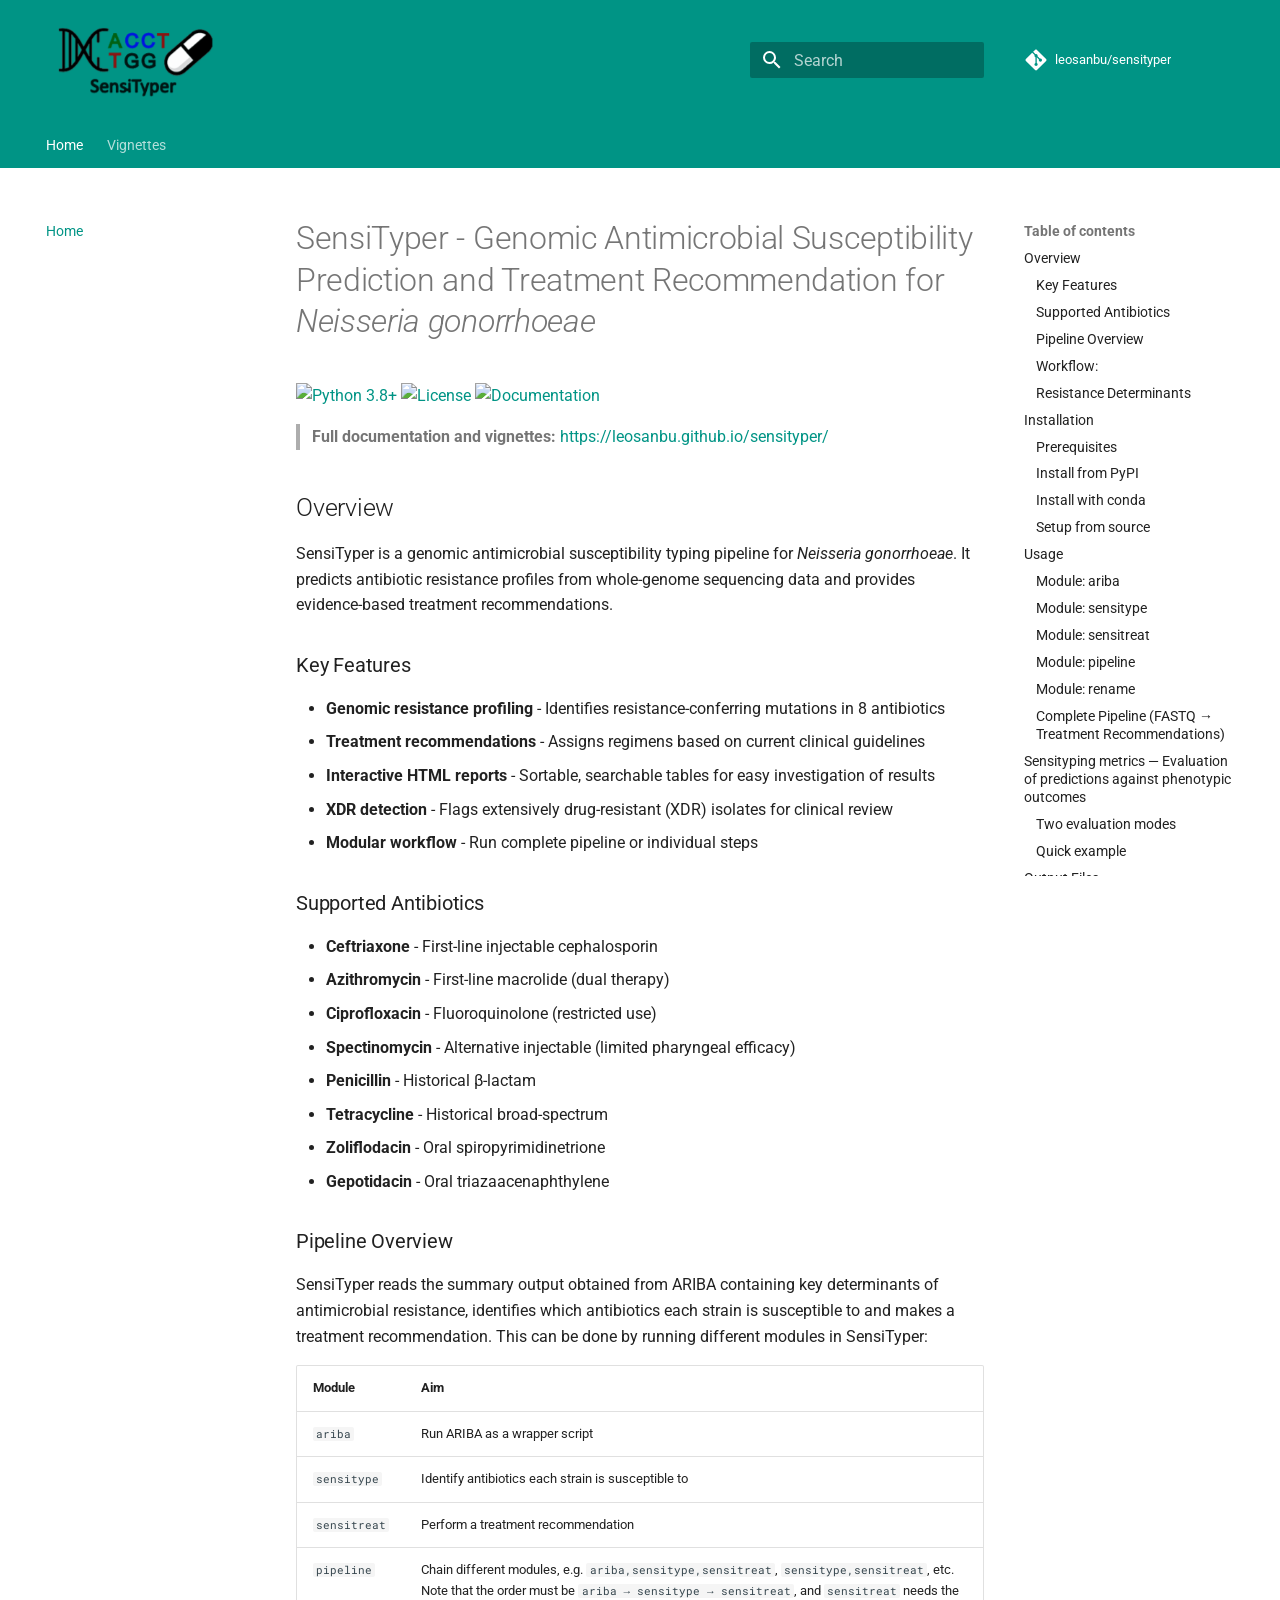
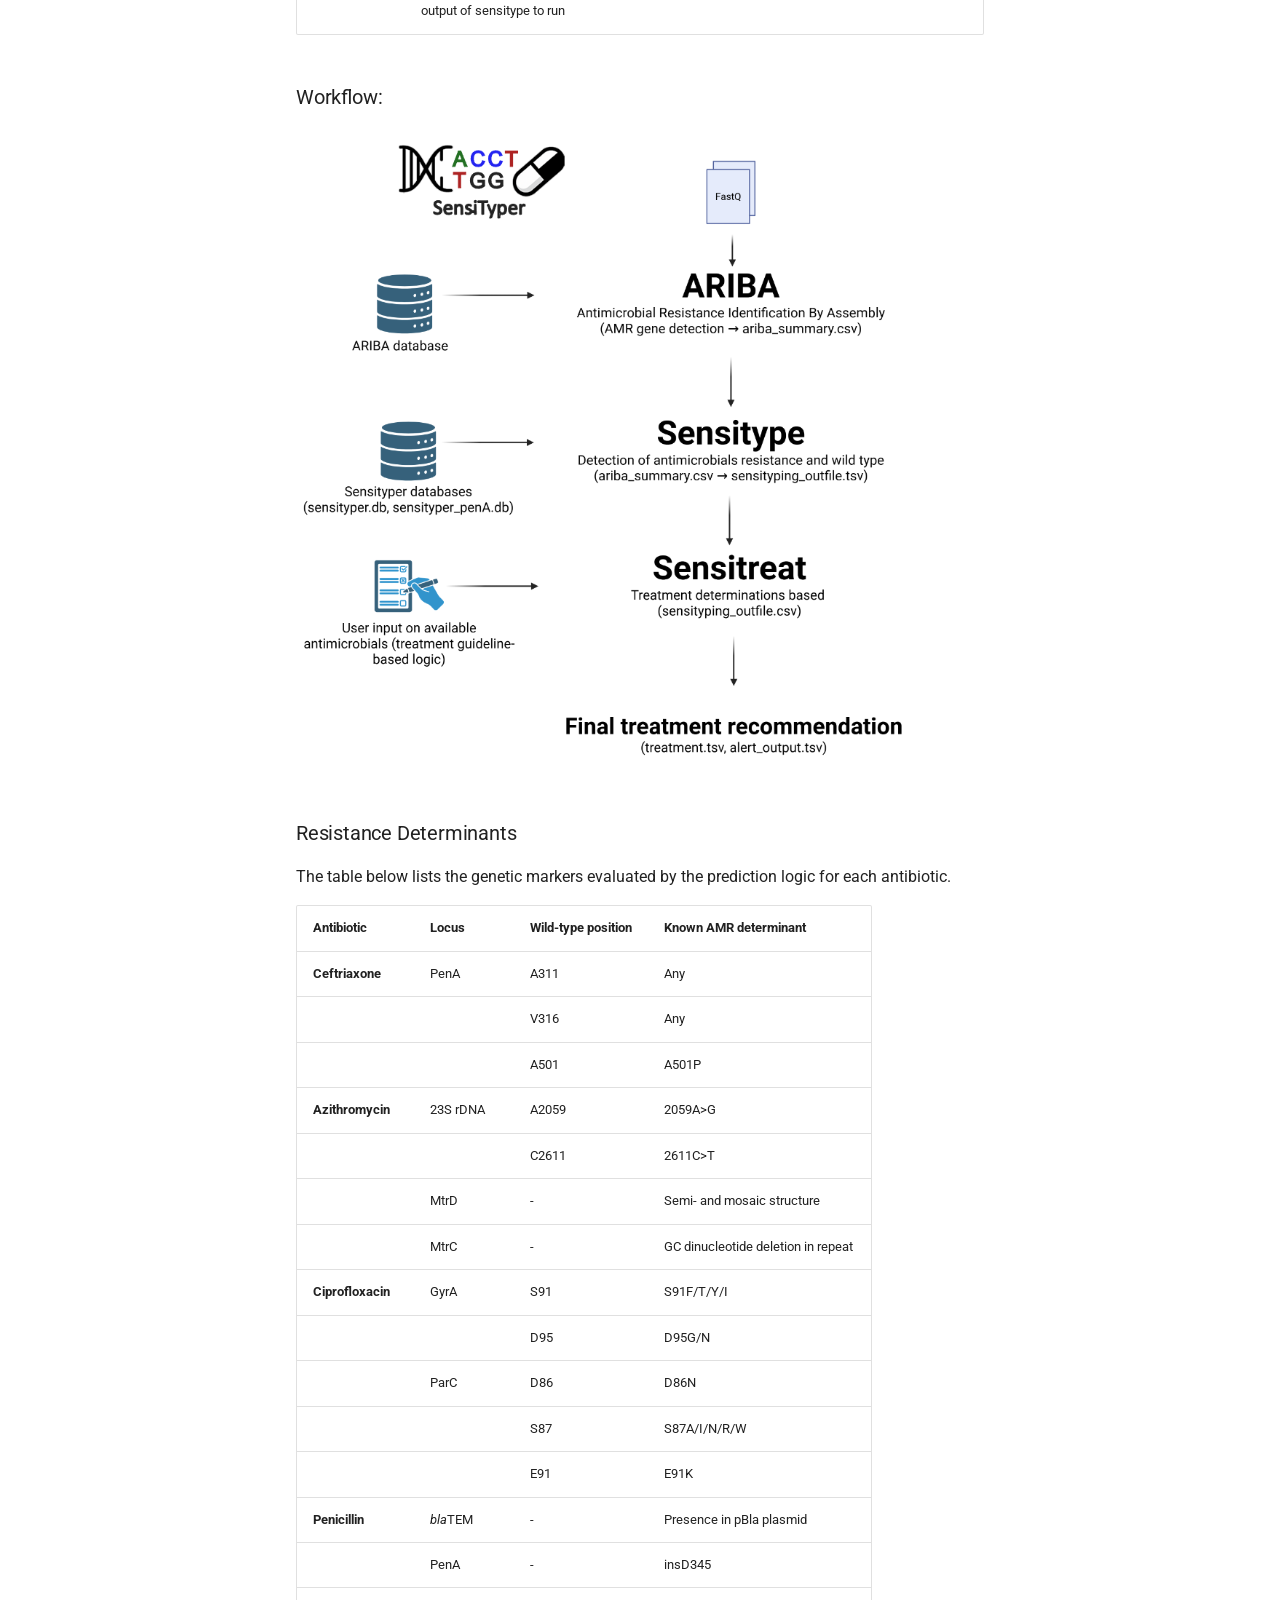
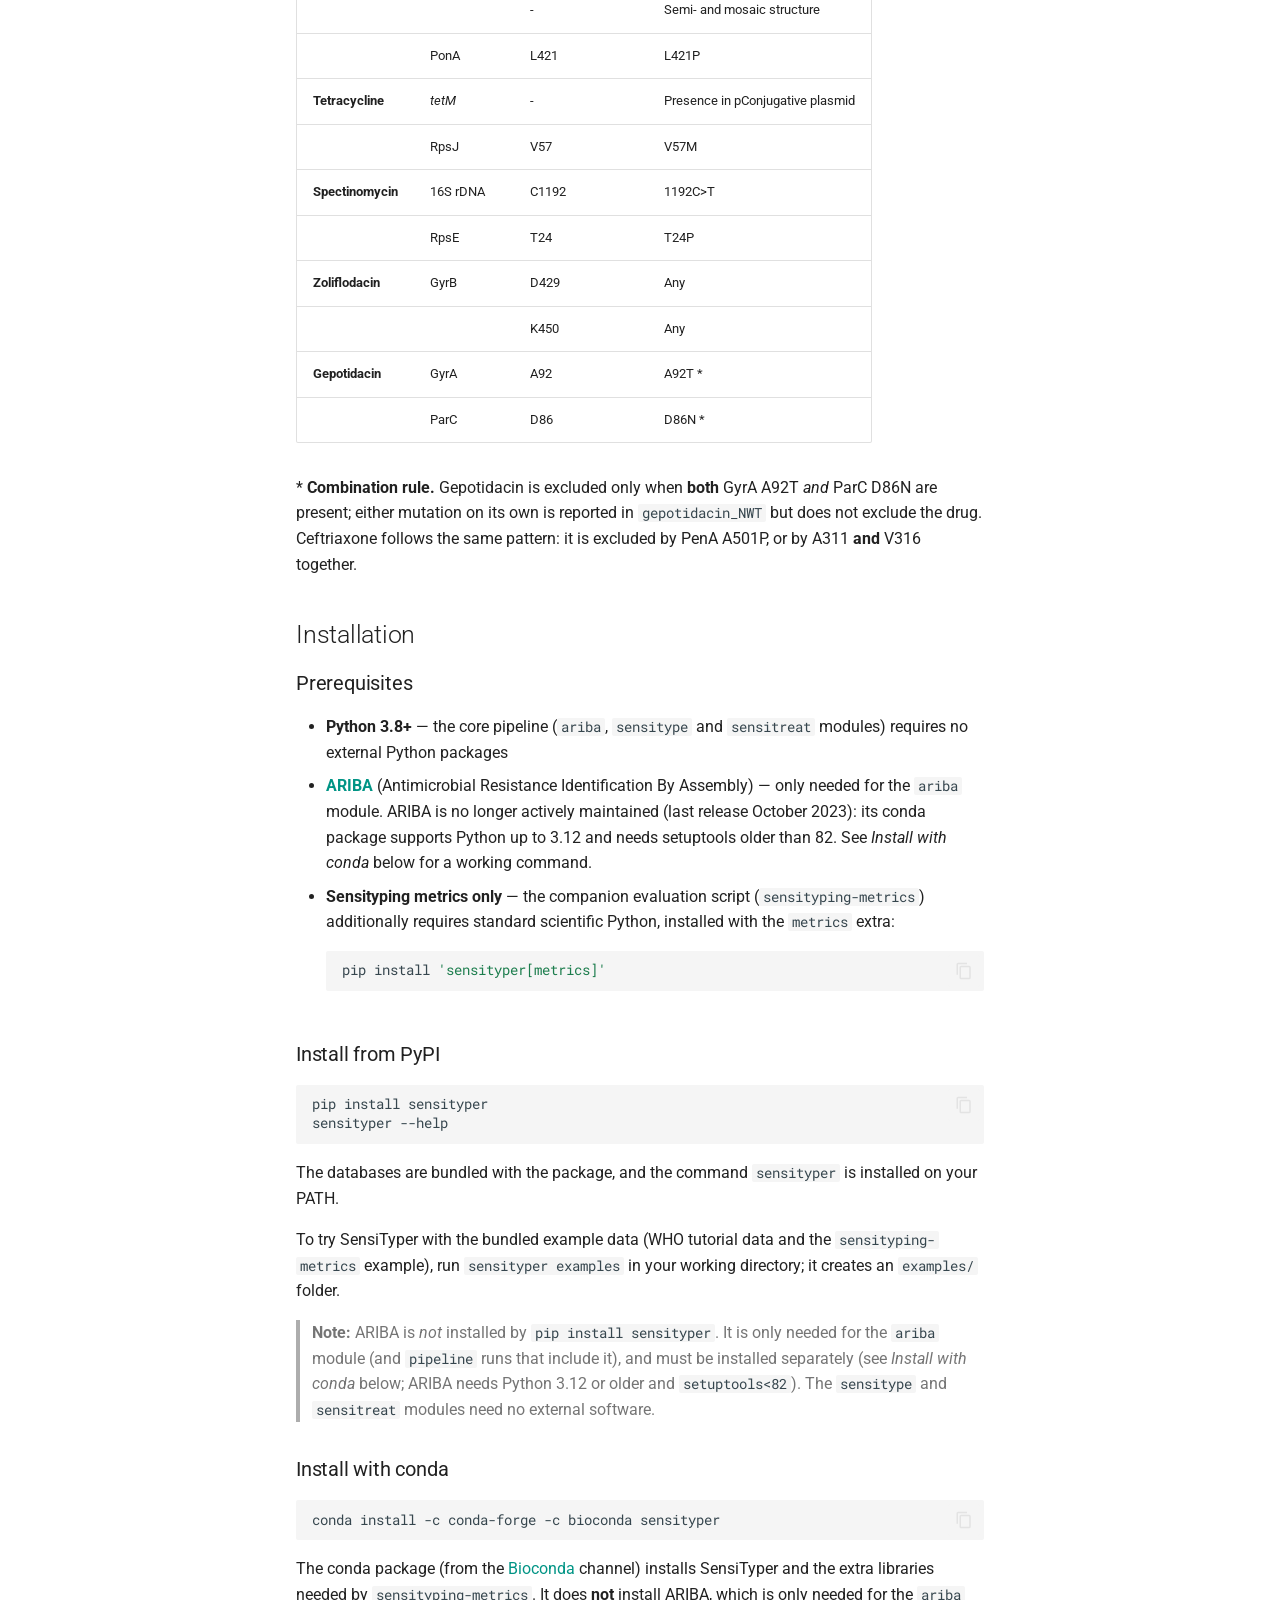
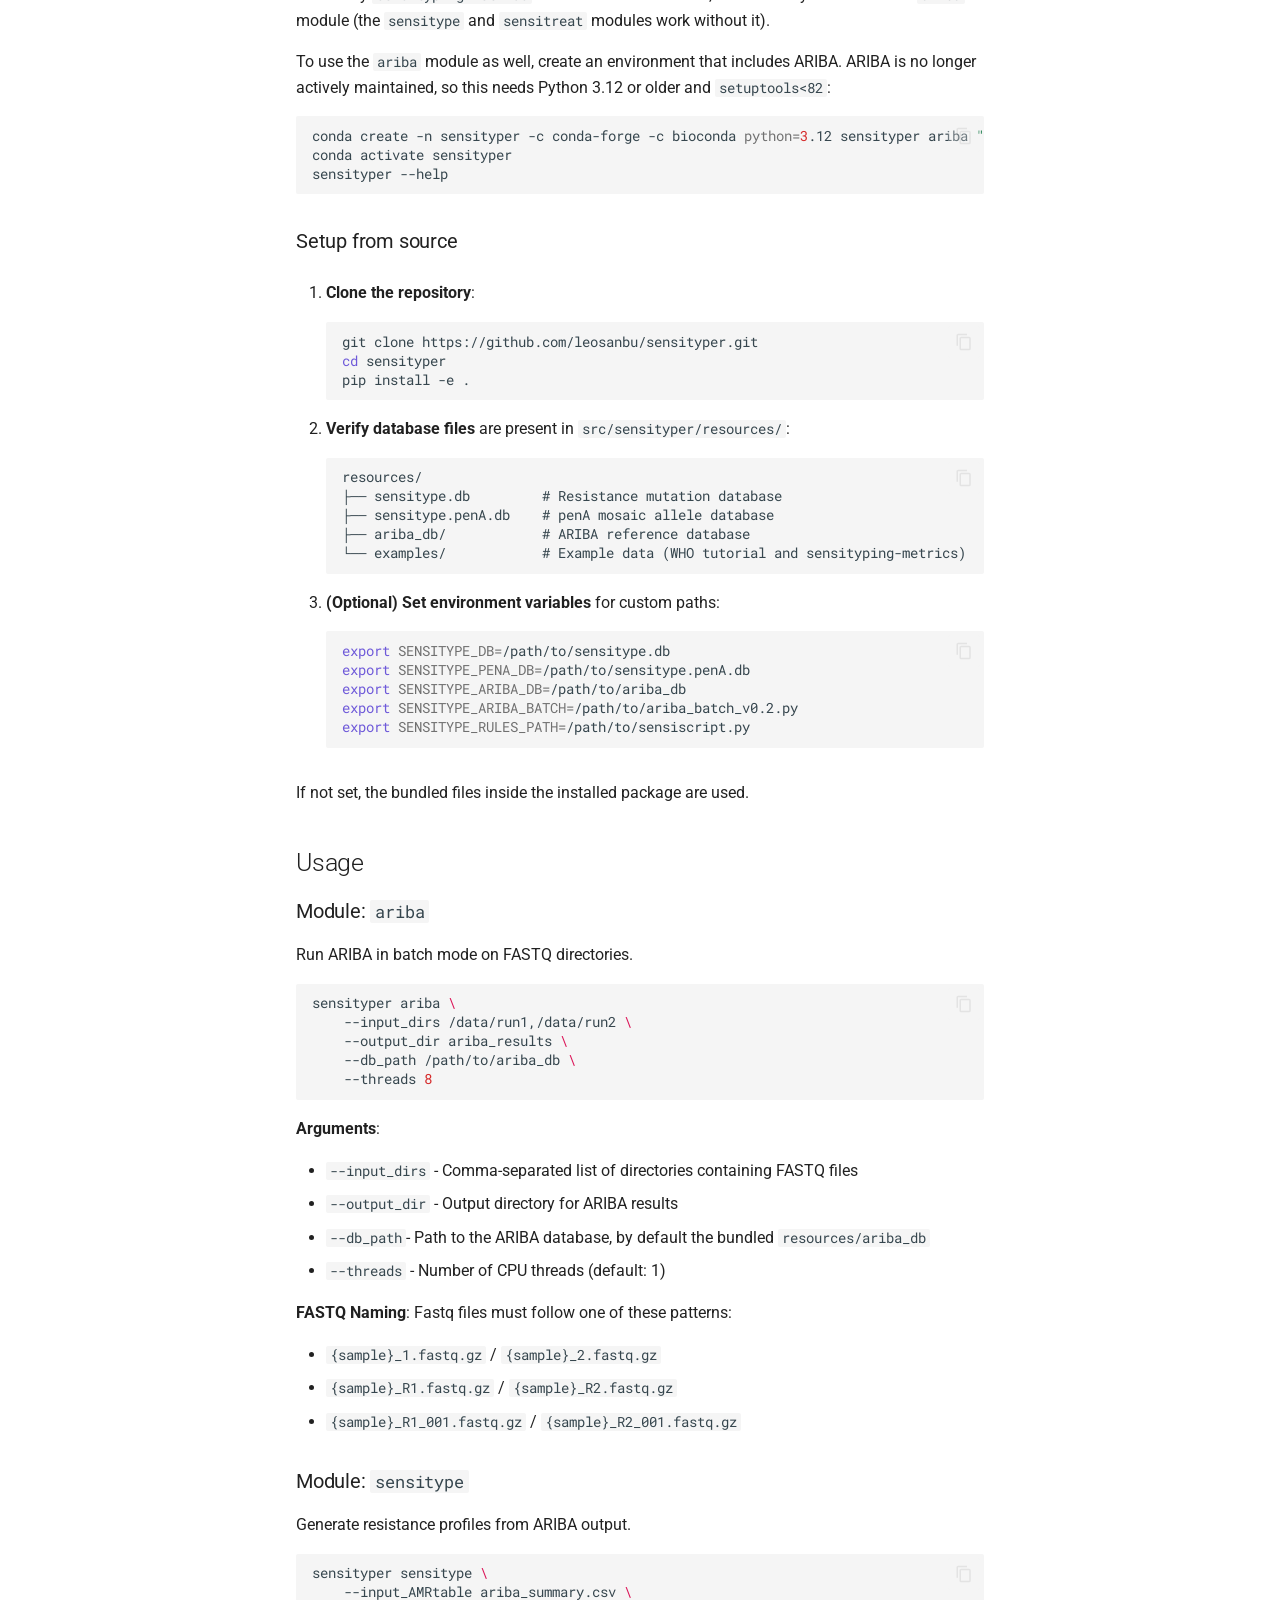
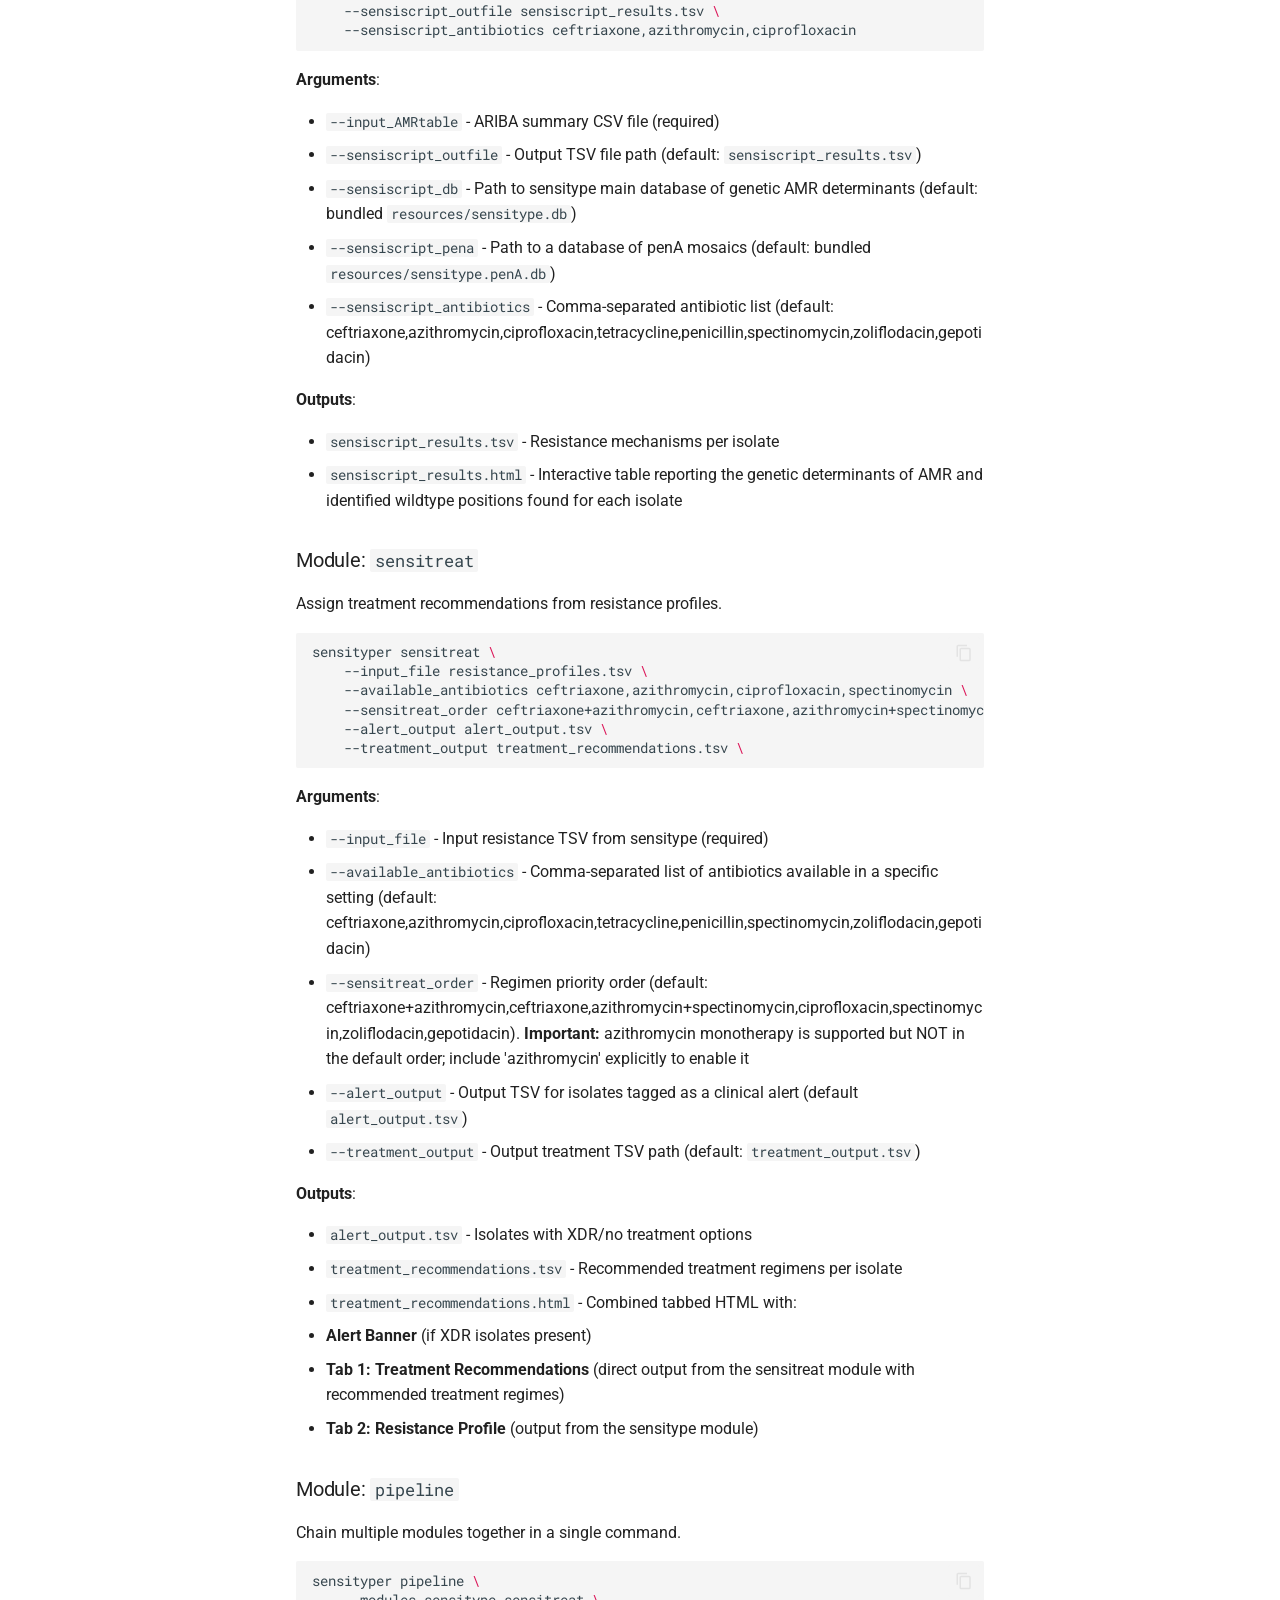
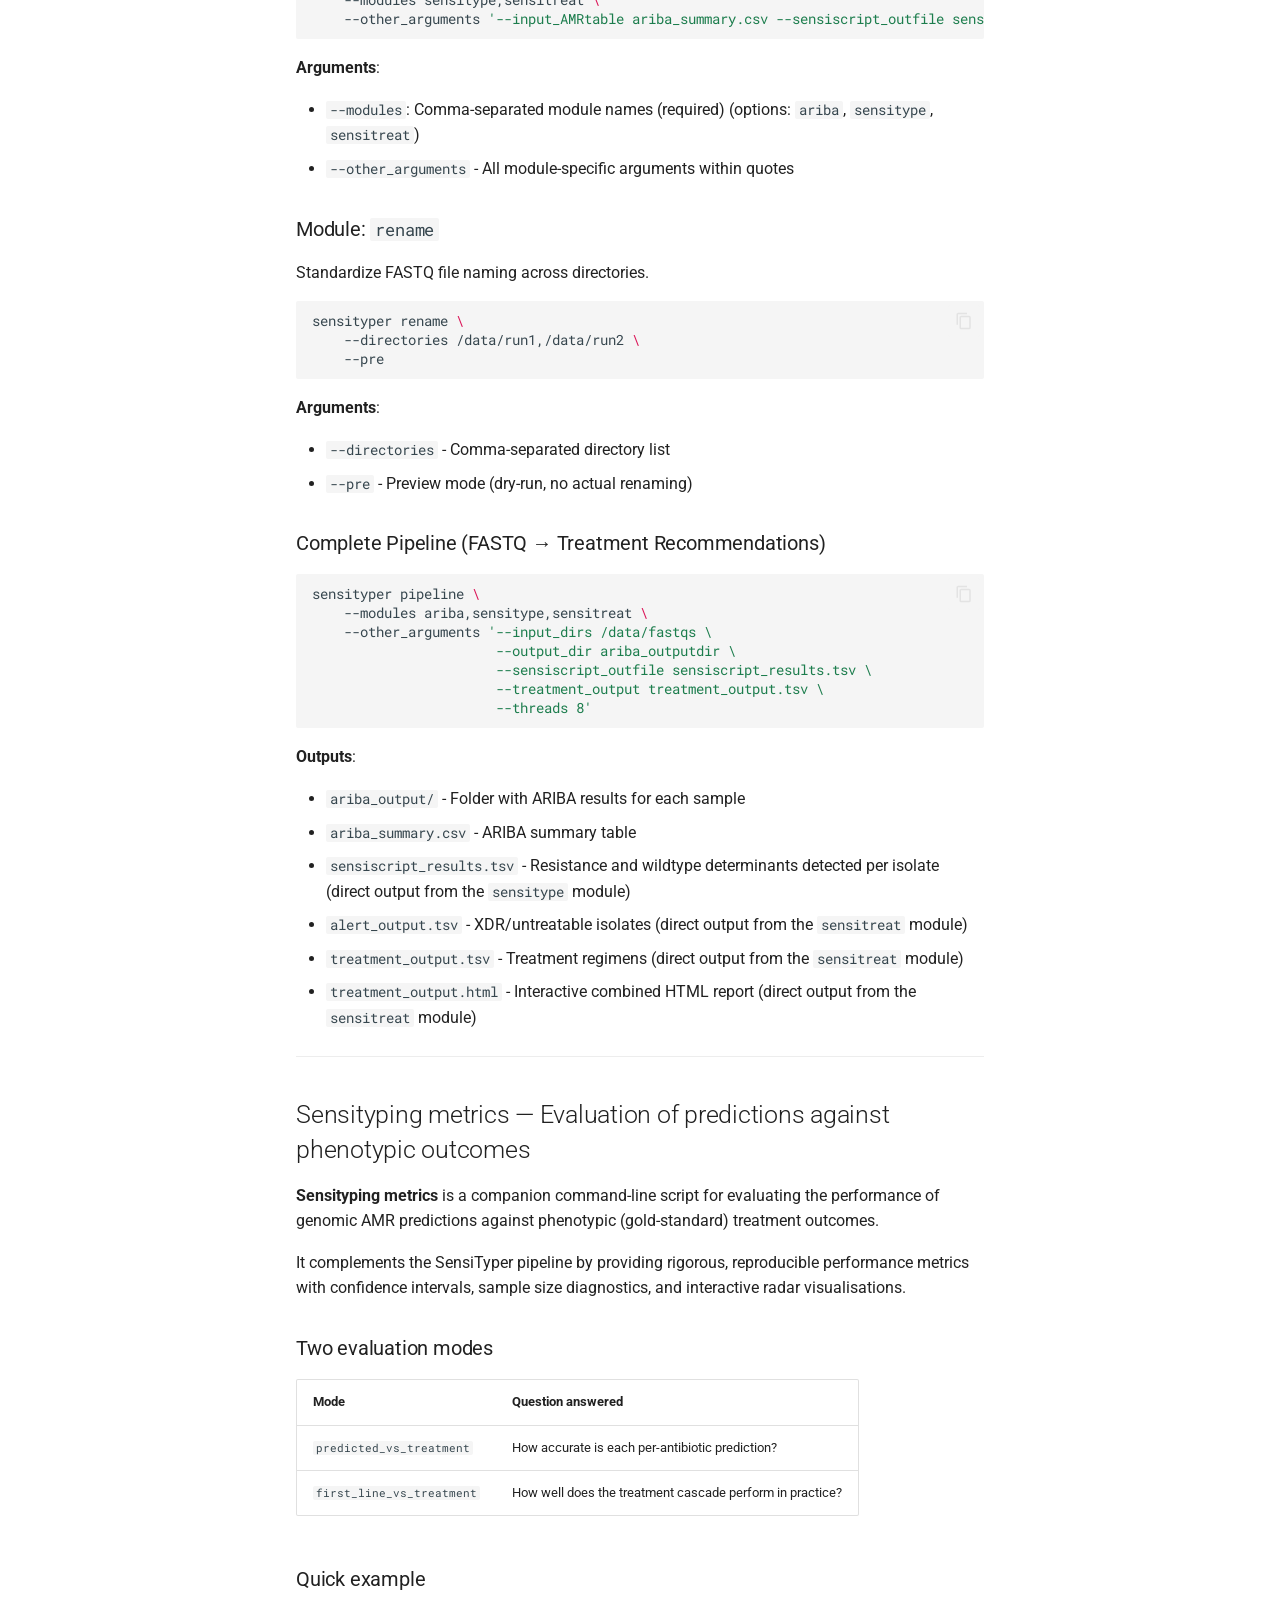
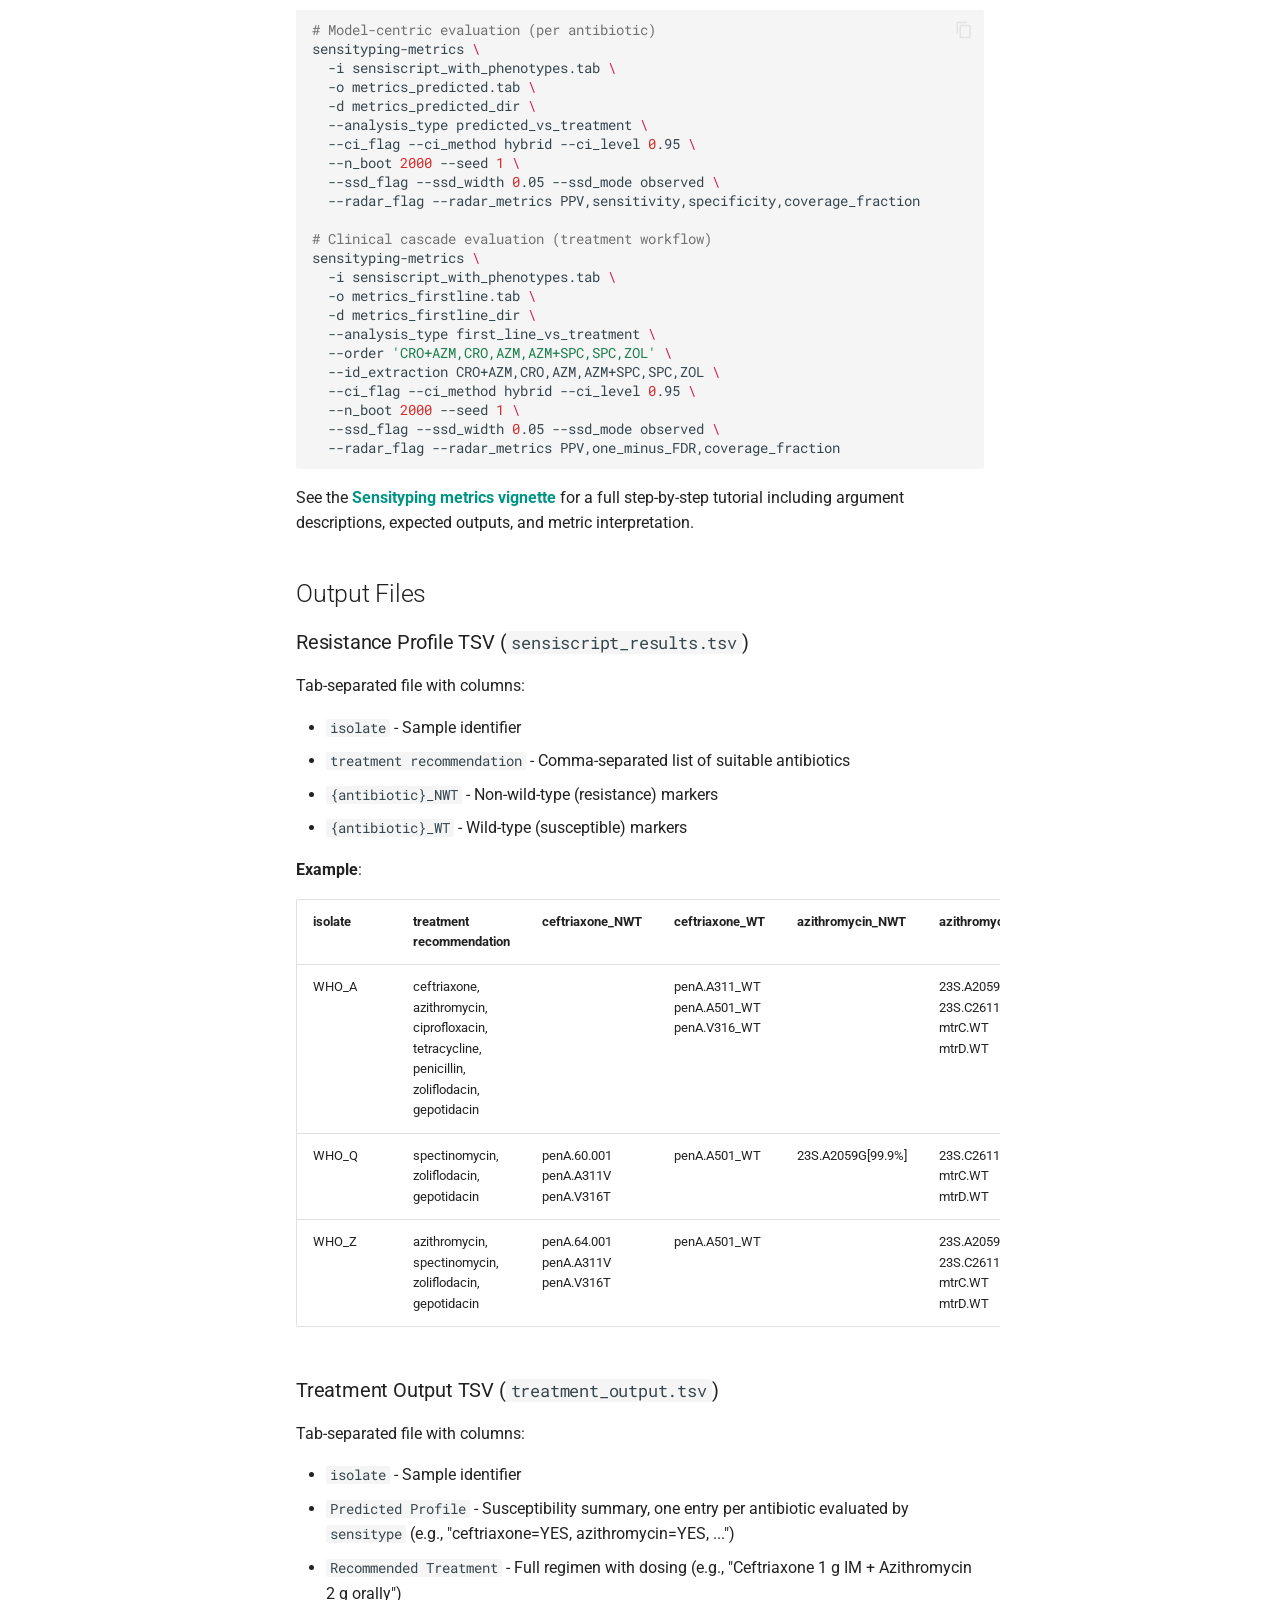
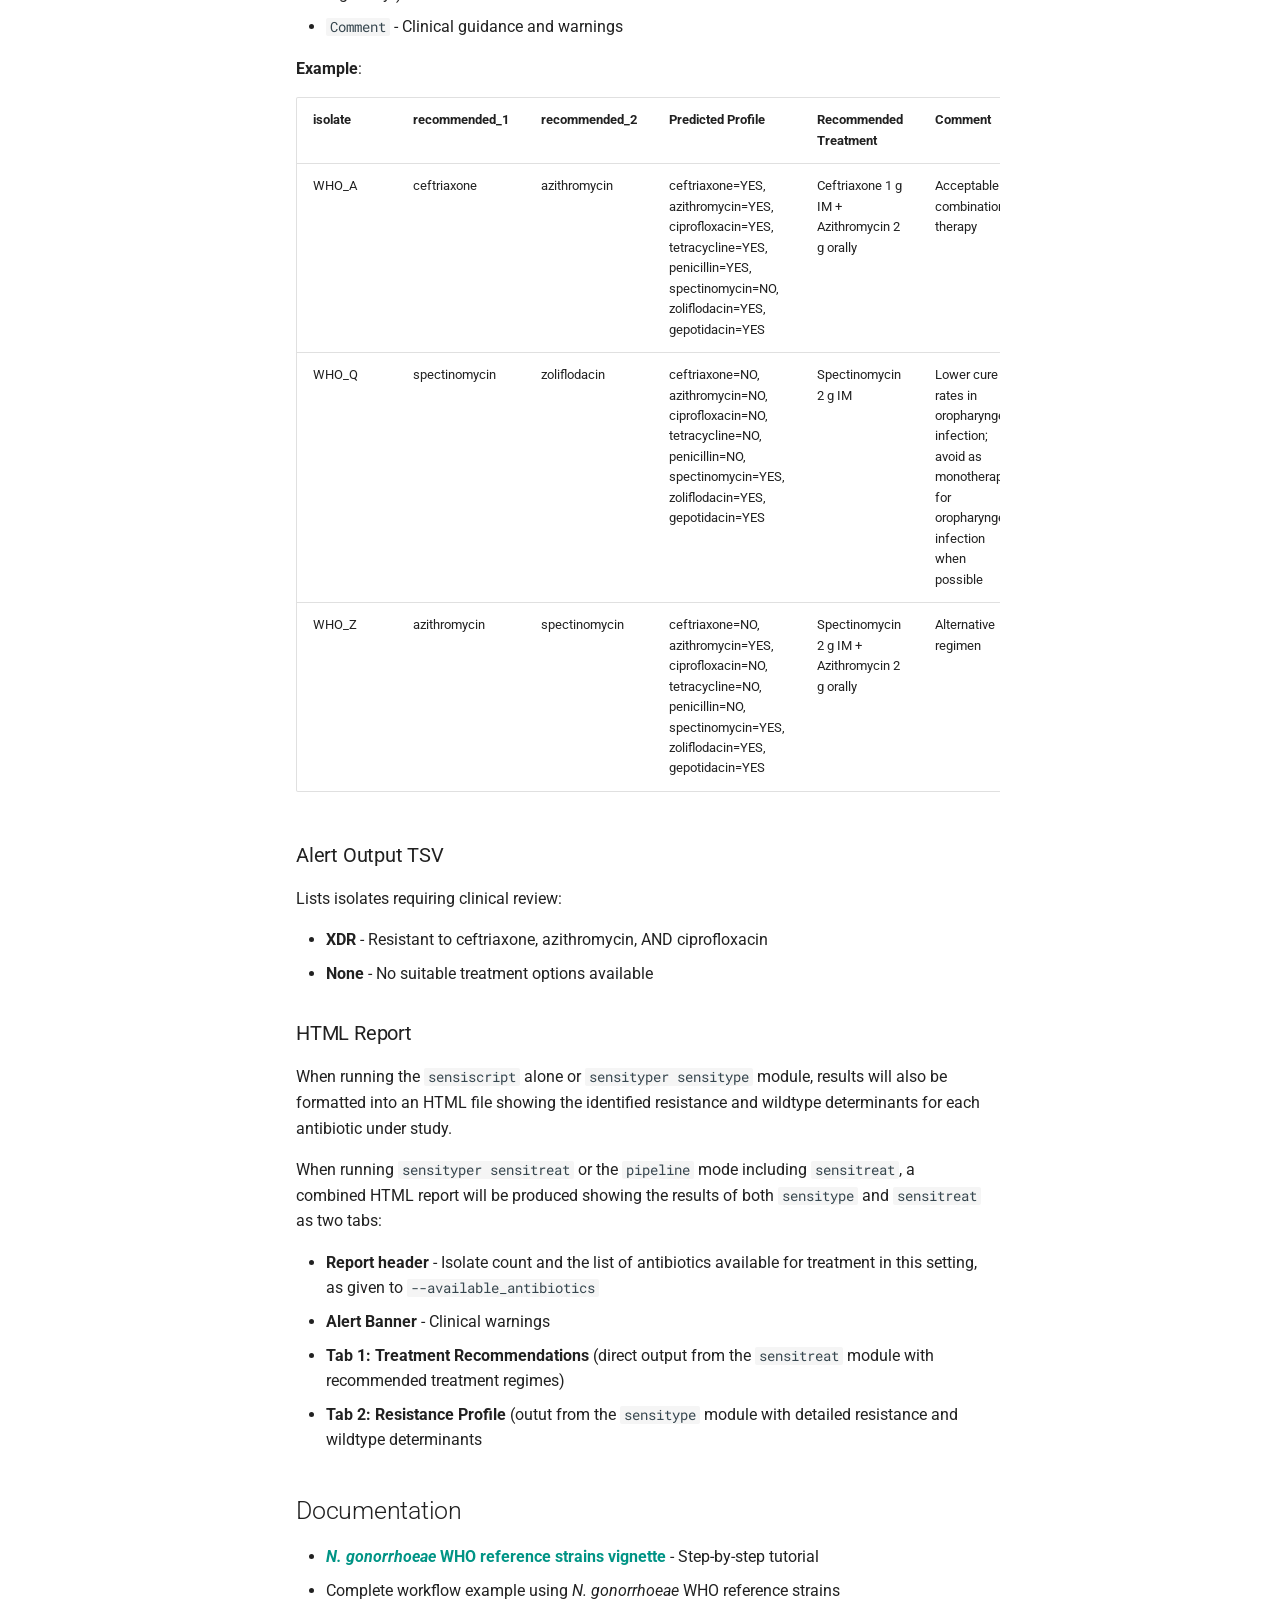
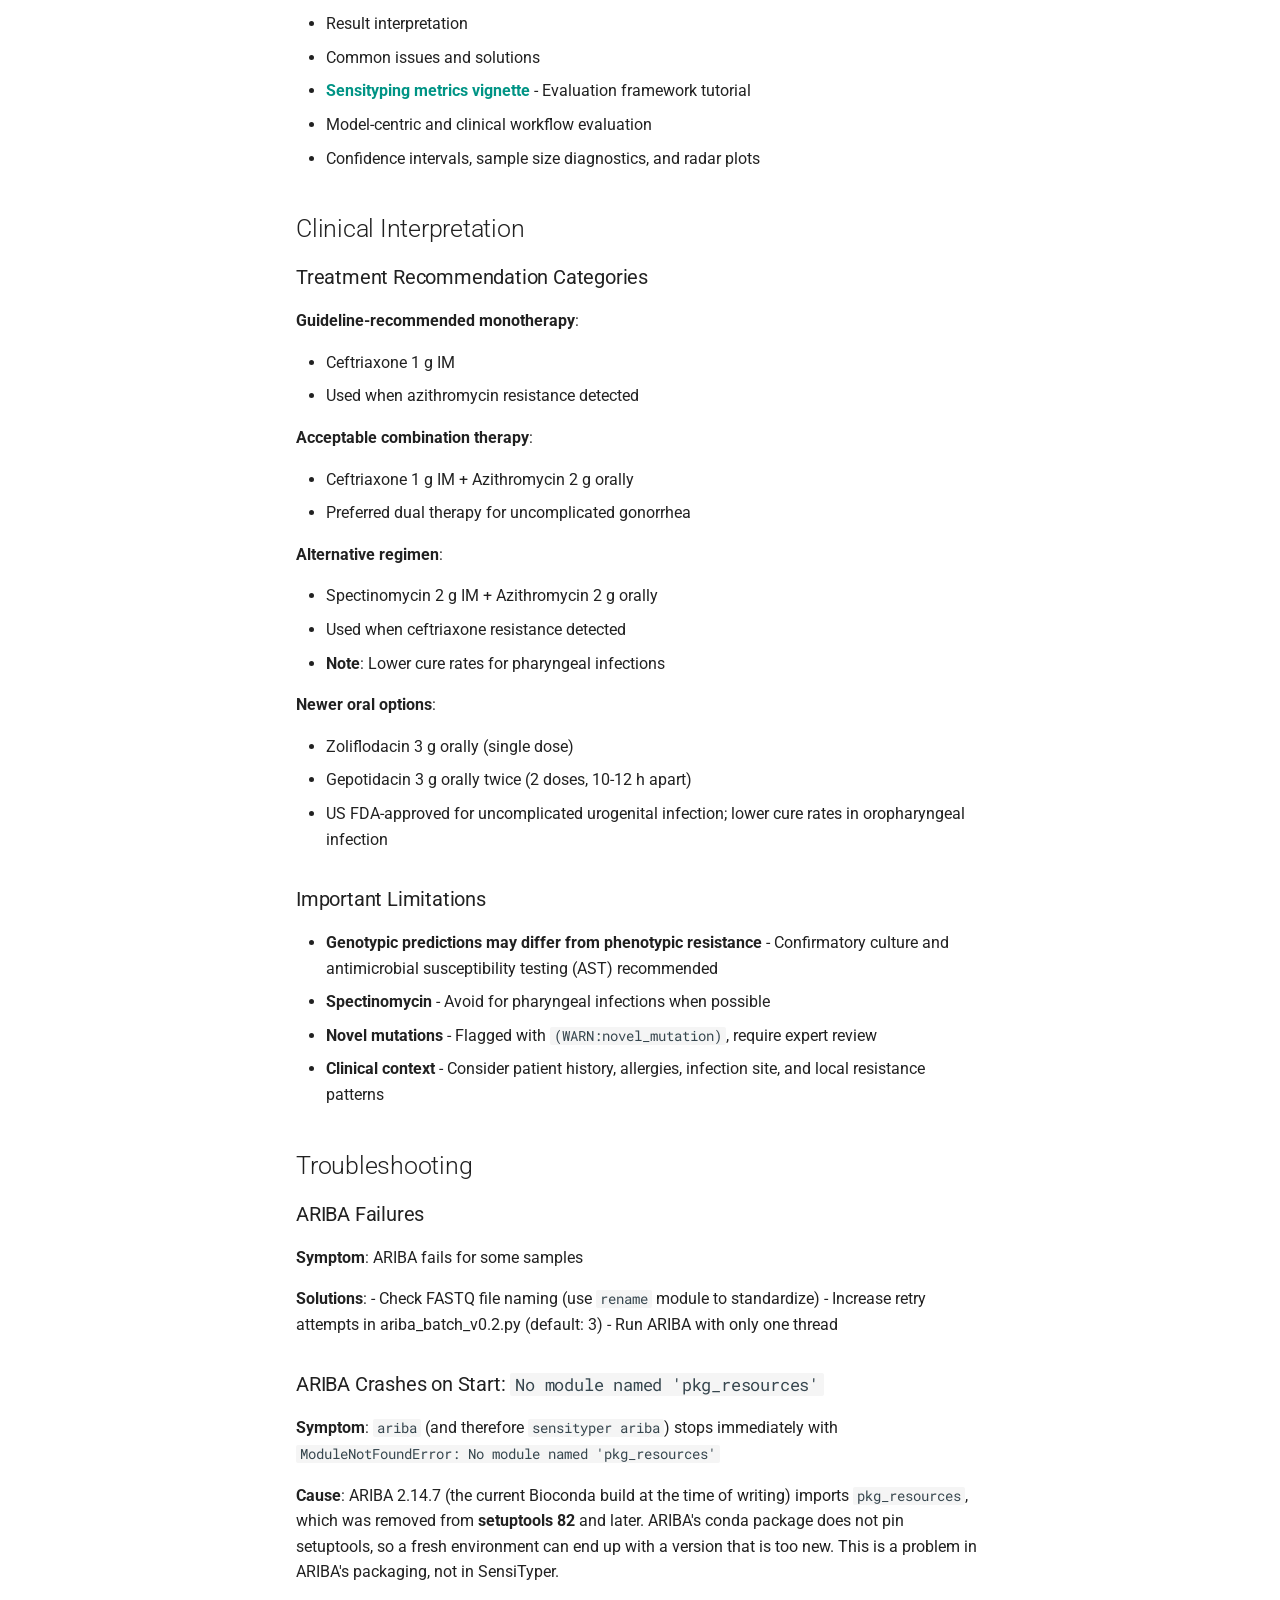
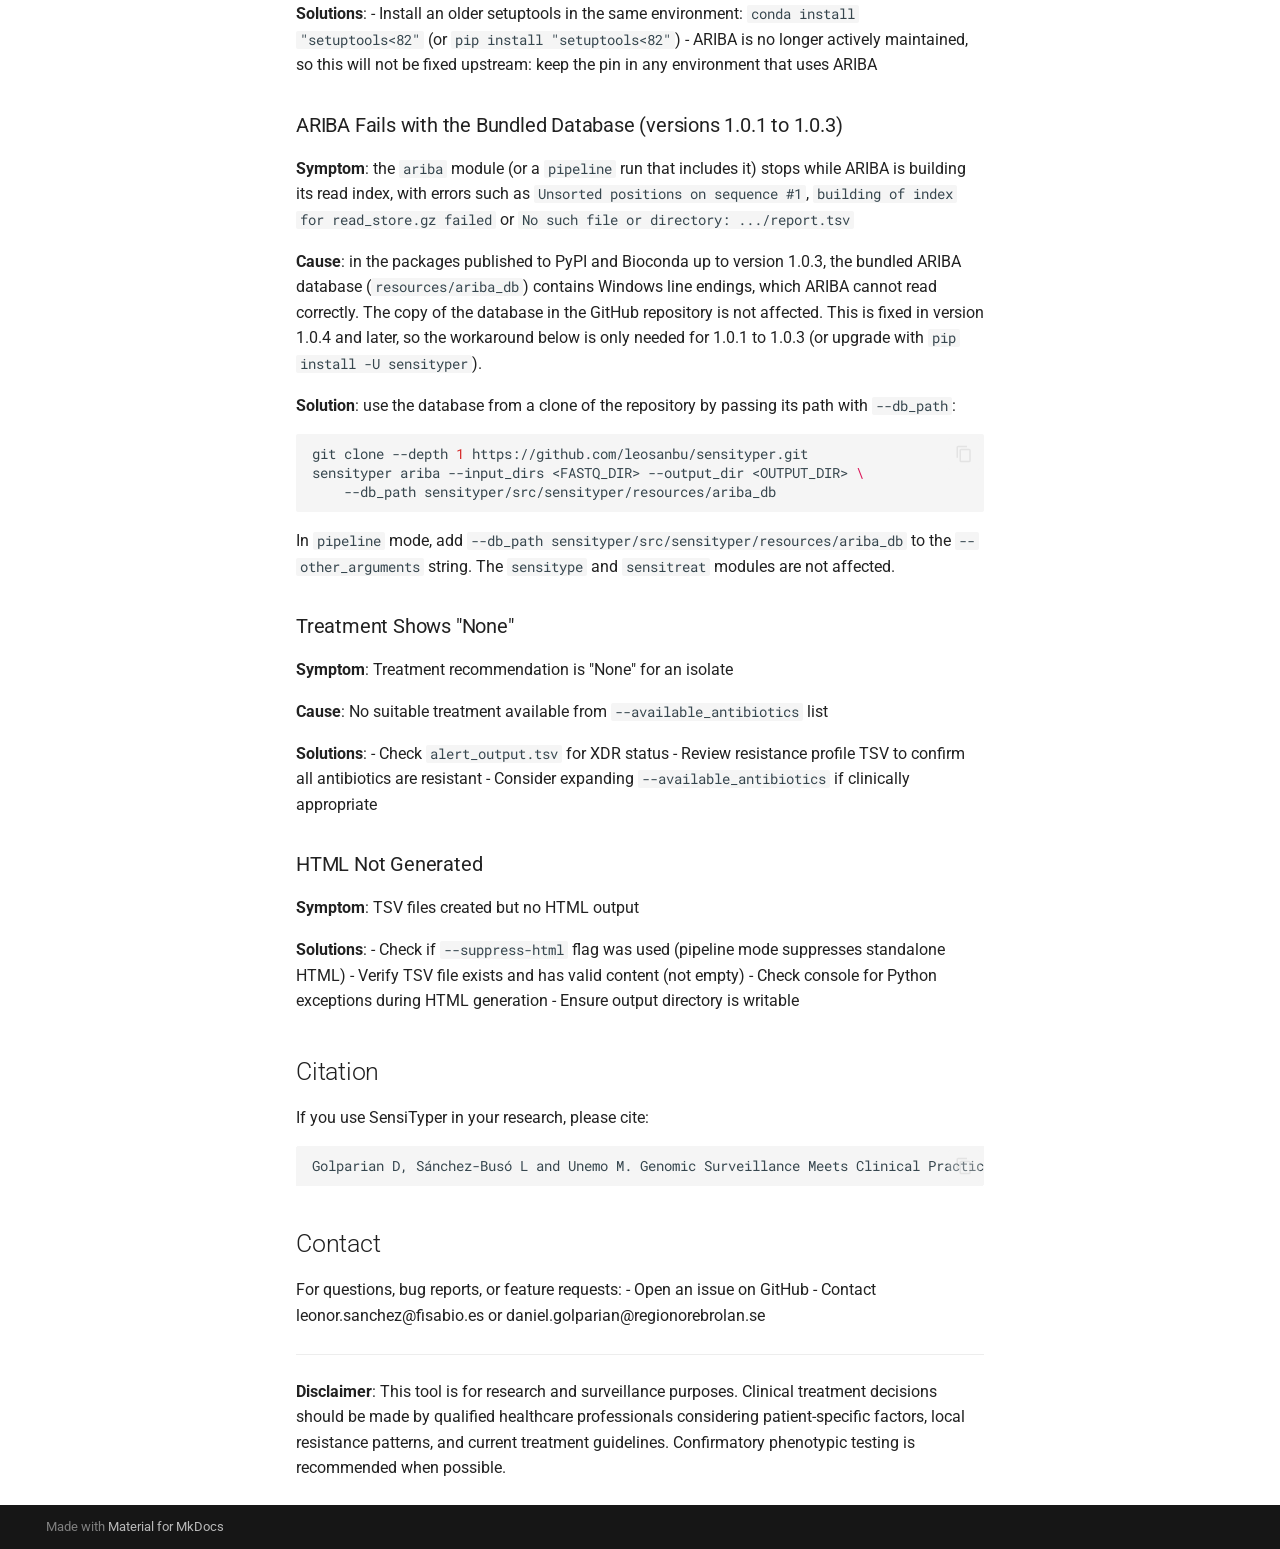
==== commit c4667fb6: "Deployed f1a21d3 with MkDocs version: 1.6.1" ====
--- a/index.html
+++ b/index.html
@@ -437,10 +437,32 @@
 </li>
         
           <li class="md-nav__item">
-  <a href="#setup" class="md-nav__link">
-    <span class="md-ellipsis">
-      
-        Setup
+  <a href="#install-from-pypi" class="md-nav__link">
+    <span class="md-ellipsis">
+      
+        Install from PyPI
+      
+    </span>
+  </a>
+  
+</li>
+        
+          <li class="md-nav__item">
+  <a href="#install-with-conda" class="md-nav__link">
+    <span class="md-ellipsis">
+      
+        Install with conda
+      
+    </span>
+  </a>
+  
+</li>
+        
+          <li class="md-nav__item">
+  <a href="#setup-from-source" class="md-nav__link">
+    <span class="md-ellipsis">
+      
+        Setup from source
       
     </span>
   </a>
@@ -702,6 +724,28 @@
     <span class="md-ellipsis">
       
         ARIBA Failures
+      
+    </span>
+  </a>
+  
+</li>
+        
+          <li class="md-nav__item">
+  <a href="#ariba-crashes-on-start-no-module-named-pkg_resources" class="md-nav__link">
+    <span class="md-ellipsis">
+      
+        ARIBA Crashes on Start: No module named 'pkg_resources'
+      
+    </span>
+  </a>
+  
+</li>
+        
+          <li class="md-nav__item">
+  <a href="#ariba-fails-with-the-bundled-database-versions-101-to-103" class="md-nav__link">
+    <span class="md-ellipsis">
+      
+        ARIBA Fails with the Bundled Database (versions 1.0.1 to 1.0.3)
       
     </span>
   </a>
@@ -1002,10 +1046,32 @@
 </li>
         
           <li class="md-nav__item">
-  <a href="#setup" class="md-nav__link">
-    <span class="md-ellipsis">
-      
-        Setup
+  <a href="#install-from-pypi" class="md-nav__link">
+    <span class="md-ellipsis">
+      
+        Install from PyPI
+      
+    </span>
+  </a>
+  
+</li>
+        
+          <li class="md-nav__item">
+  <a href="#install-with-conda" class="md-nav__link">
+    <span class="md-ellipsis">
+      
+        Install with conda
+      
+    </span>
+  </a>
+  
+</li>
+        
+          <li class="md-nav__item">
+  <a href="#setup-from-source" class="md-nav__link">
+    <span class="md-ellipsis">
+      
+        Setup from source
       
     </span>
   </a>
@@ -1267,6 +1333,28 @@
     <span class="md-ellipsis">
       
         ARIBA Failures
+      
+    </span>
+  </a>
+  
+</li>
+        
+          <li class="md-nav__item">
+  <a href="#ariba-crashes-on-start-no-module-named-pkg_resources" class="md-nav__link">
+    <span class="md-ellipsis">
+      
+        ARIBA Crashes on Start: No module named 'pkg_resources'
+      
+    </span>
+  </a>
+  
+</li>
+        
+          <li class="md-nav__item">
+  <a href="#ariba-fails-with-the-bundled-database-versions-101-to-103" class="md-nav__link">
+    <span class="md-ellipsis">
+      
+        ARIBA Fails with the Bundled Database (versions 1.0.1 to 1.0.3)
       
     </span>
   </a>
@@ -1343,7 +1431,7 @@
 
 
 <h1 id="sensityper-genomic-antimicrobial-susceptibility-prediction-and-treatment-recommendation-for-neisseria-gonorrhoeae">SensiTyper - Genomic Antimicrobial Susceptibility Prediction and Treatment Recommendation for <em>Neisseria gonorrhoeae</em><a class="headerlink" href="#sensityper-genomic-antimicrobial-susceptibility-prediction-and-treatment-recommendation-for-neisseria-gonorrhoeae" title="Permanent link">&para;</a></h1>
-<p><a href="https://www.python.org/downloads/"><img alt="Python 3.6+" src="https://img.shields.io/badge/python-3.6+-blue.svg" /></a>
+<p><a href="https://www.python.org/downloads/"><img alt="Python 3.8+" src="https://img.shields.io/badge/python-3.8+-blue.svg" /></a>
 <a href="LICENSE"><img alt="License" src="https://img.shields.io/badge/license-GPL--3.0-blue.svg" /></a>
 <a href="https://leosanbu.github.io/sensityper/"><img alt="Documentation" src="https://img.shields.io/badge/docs-GitHub%20Pages-teal.svg" /></a></p>
 <blockquote>
@@ -1562,55 +1650,73 @@
 <h2 id="installation">Installation<a class="headerlink" href="#installation" title="Permanent link">&para;</a></h2>
 <h3 id="prerequisites">Prerequisites<a class="headerlink" href="#prerequisites" title="Permanent link">&para;</a></h3>
 <ul>
-<li><strong>Python 3.6+</strong> — the core pipeline (<code>ariba</code>, <code>sensitype</code> and <code>sensitreat</code> modules) requires no external Python packages</li>
-<li><strong><a href="https://github.com/sanger-pathogens/ariba/wiki">ARIBA</a></strong> (Antimicrobial Resistance Identification By Assembly)
-  <div class="highlight"><pre><span></span><code><a id="__codelineno-0-1" name="__codelineno-0-1" href="#__codelineno-0-1"></a>conda<span class="w"> </span>install<span class="w"> </span>-c<span class="w"> </span>bioconda<span class="w"> </span>ariba
-</code></pre></div></li>
-<li><strong>Sensityping metrics only</strong> — the companion evaluation script (<code>sensityping_metrics.py</code>) additionally requires standard scientific Python:
-  <div class="highlight"><pre><span></span><code><a id="__codelineno-1-1" name="__codelineno-1-1" href="#__codelineno-1-1"></a>pip<span class="w"> </span>install<span class="w"> </span>numpy<span class="w"> </span>pandas<span class="w"> </span>scikit-learn<span class="w"> </span>plotly
+<li><strong>Python 3.8+</strong> — the core pipeline (<code>ariba</code>, <code>sensitype</code> and <code>sensitreat</code> modules) requires no external Python packages</li>
+<li><strong><a href="https://github.com/sanger-pathogens/ariba/wiki">ARIBA</a></strong> (Antimicrobial Resistance Identification By Assembly) — only needed for the <code>ariba</code> module. ARIBA is no longer actively maintained (last release October 2023): its conda package supports Python up to 3.12 and needs setuptools older than 82. See <em>Install with conda</em> below for a working command.</li>
+<li><strong>Sensityping metrics only</strong> — the companion evaluation script (<code>sensityping-metrics</code>) additionally requires standard scientific Python, installed with the <code>metrics</code> extra:
+  <div class="highlight"><pre><span></span><code><a id="__codelineno-0-1" name="__codelineno-0-1" href="#__codelineno-0-1"></a>pip<span class="w"> </span>install<span class="w"> </span><span class="s1">'sensityper[metrics]'</span>
 </code></pre></div></li>
 </ul>
-<h3 id="setup">Setup<a class="headerlink" href="#setup" title="Permanent link">&para;</a></h3>
+<h3 id="install-from-pypi">Install from PyPI<a class="headerlink" href="#install-from-pypi" title="Permanent link">&para;</a></h3>
+<div class="highlight"><pre><span></span><code><a id="__codelineno-1-1" name="__codelineno-1-1" href="#__codelineno-1-1"></a>pip<span class="w"> </span>install<span class="w"> </span>sensityper
+<a id="__codelineno-1-2" name="__codelineno-1-2" href="#__codelineno-1-2"></a>sensityper<span class="w"> </span>--help
+</code></pre></div>
+<p>The databases are bundled with the package, and the command <code>sensityper</code> is installed on your PATH.</p>
+<p>To try SensiTyper with the bundled example data (WHO tutorial data and the <code>sensityping-metrics</code> example), run <code>sensityper examples</code> in your working directory; it creates an <code>examples/</code> folder.</p>
+<blockquote>
+<p><strong>Note:</strong> ARIBA is <em>not</em> installed by <code>pip install sensityper</code>. It is only needed for the <code>ariba</code> module (and <code>pipeline</code> runs that include it), and must be installed separately (see <em>Install with conda</em> below; ARIBA needs Python 3.12 or older and <code>setuptools&lt;82</code>). The <code>sensitype</code> and <code>sensitreat</code> modules need no external software.</p>
+</blockquote>
+<h3 id="install-with-conda">Install with conda<a class="headerlink" href="#install-with-conda" title="Permanent link">&para;</a></h3>
+<div class="highlight"><pre><span></span><code><a id="__codelineno-2-1" name="__codelineno-2-1" href="#__codelineno-2-1"></a>conda<span class="w"> </span>install<span class="w"> </span>-c<span class="w"> </span>conda-forge<span class="w"> </span>-c<span class="w"> </span>bioconda<span class="w"> </span>sensityper
+</code></pre></div>
+<p>The conda package (from the <a href="https://bioconda.github.io/">Bioconda</a> channel) installs SensiTyper and the extra libraries needed by <code>sensityping-metrics</code>. It does <strong>not</strong> install ARIBA, which is only needed for the <code>ariba</code> module (the <code>sensitype</code> and <code>sensitreat</code> modules work without it).</p>
+<p>To use the <code>ariba</code> module as well, create an environment that includes ARIBA. ARIBA is no longer actively maintained, so this needs Python 3.12 or older and <code>setuptools&lt;82</code>:</p>
+<div class="highlight"><pre><span></span><code><a id="__codelineno-3-1" name="__codelineno-3-1" href="#__codelineno-3-1"></a>conda<span class="w"> </span>create<span class="w"> </span>-n<span class="w"> </span>sensityper<span class="w"> </span>-c<span class="w"> </span>conda-forge<span class="w"> </span>-c<span class="w"> </span>bioconda<span class="w"> </span><span class="nv">python</span><span class="o">=</span><span class="m">3</span>.12<span class="w"> </span>sensityper<span class="w"> </span>ariba<span class="w"> </span><span class="s2">"setuptools&lt;82"</span>
+<a id="__codelineno-3-2" name="__codelineno-3-2" href="#__codelineno-3-2"></a>conda<span class="w"> </span>activate<span class="w"> </span>sensityper
+<a id="__codelineno-3-3" name="__codelineno-3-3" href="#__codelineno-3-3"></a>sensityper<span class="w"> </span>--help
+</code></pre></div>
+<h3 id="setup-from-source">Setup from source<a class="headerlink" href="#setup-from-source" title="Permanent link">&para;</a></h3>
 <ol>
 <li>
 <p><strong>Clone the repository</strong>:
-   <div class="highlight"><pre><span></span><code><a id="__codelineno-2-1" name="__codelineno-2-1" href="#__codelineno-2-1"></a>git<span class="w"> </span>clone<span class="w"> </span>https://github.com/leosanbu/sensityper.git
-<a id="__codelineno-2-2" name="__codelineno-2-2" href="#__codelineno-2-2"></a><span class="nb">cd</span><span class="w"> </span>sensityper
+   <div class="highlight"><pre><span></span><code><a id="__codelineno-4-1" name="__codelineno-4-1" href="#__codelineno-4-1"></a>git<span class="w"> </span>clone<span class="w"> </span>https://github.com/leosanbu/sensityper.git
+<a id="__codelineno-4-2" name="__codelineno-4-2" href="#__codelineno-4-2"></a><span class="nb">cd</span><span class="w"> </span>sensityper
+<a id="__codelineno-4-3" name="__codelineno-4-3" href="#__codelineno-4-3"></a>pip<span class="w"> </span>install<span class="w"> </span>-e<span class="w"> </span>.
 </code></pre></div></p>
 </li>
 <li>
-<p><strong>Verify database files</strong> are present in <code>resources/</code>:
-   <div class="highlight"><pre><span></span><code><a id="__codelineno-3-1" name="__codelineno-3-1" href="#__codelineno-3-1"></a>resources/
-<a id="__codelineno-3-2" name="__codelineno-3-2" href="#__codelineno-3-2"></a>├── sensitype.db         # Resistance mutation database
-<a id="__codelineno-3-3" name="__codelineno-3-3" href="#__codelineno-3-3"></a>├── sensitype.penA.db    # penA mosaic allele database
-<a id="__codelineno-3-4" name="__codelineno-3-4" href="#__codelineno-3-4"></a>└── ariba_db/            # ARIBA reference database
+<p><strong>Verify database files</strong> are present in <code>src/sensityper/resources/</code>:
+   <div class="highlight"><pre><span></span><code><a id="__codelineno-5-1" name="__codelineno-5-1" href="#__codelineno-5-1"></a>resources/
+<a id="__codelineno-5-2" name="__codelineno-5-2" href="#__codelineno-5-2"></a>├── sensitype.db         # Resistance mutation database
+<a id="__codelineno-5-3" name="__codelineno-5-3" href="#__codelineno-5-3"></a>├── sensitype.penA.db    # penA mosaic allele database
+<a id="__codelineno-5-4" name="__codelineno-5-4" href="#__codelineno-5-4"></a>├── ariba_db/            # ARIBA reference database
+<a id="__codelineno-5-5" name="__codelineno-5-5" href="#__codelineno-5-5"></a>└── examples/            # Example data (WHO tutorial and sensityping-metrics)
 </code></pre></div></p>
 </li>
 <li>
 <p><strong>(Optional) Set environment variables</strong> for custom paths:
-   <div class="highlight"><pre><span></span><code><a id="__codelineno-4-1" name="__codelineno-4-1" href="#__codelineno-4-1"></a><span class="nb">export</span><span class="w"> </span><span class="nv">SENSITYPE_DB</span><span class="o">=</span>/path/to/sensitype.db
-<a id="__codelineno-4-2" name="__codelineno-4-2" href="#__codelineno-4-2"></a><span class="nb">export</span><span class="w"> </span><span class="nv">SENSITYPE_PENA_DB</span><span class="o">=</span>/path/to/sensitype.penA.db
-<a id="__codelineno-4-3" name="__codelineno-4-3" href="#__codelineno-4-3"></a><span class="nb">export</span><span class="w"> </span><span class="nv">SENSITYPE_ARIBA_DB</span><span class="o">=</span>/path/to/ariba_db
-<a id="__codelineno-4-4" name="__codelineno-4-4" href="#__codelineno-4-4"></a><span class="nb">export</span><span class="w"> </span><span class="nv">SENSITYPE_ARIBA_BATCH</span><span class="o">=</span>/path/to/ariba_batch.py
-<a id="__codelineno-4-5" name="__codelineno-4-5" href="#__codelineno-4-5"></a><span class="nb">export</span><span class="w"> </span><span class="nv">SENSITYPE_RULES_PATH</span><span class="o">=</span>/path/to/sensiscript.py
+   <div class="highlight"><pre><span></span><code><a id="__codelineno-6-1" name="__codelineno-6-1" href="#__codelineno-6-1"></a><span class="nb">export</span><span class="w"> </span><span class="nv">SENSITYPE_DB</span><span class="o">=</span>/path/to/sensitype.db
+<a id="__codelineno-6-2" name="__codelineno-6-2" href="#__codelineno-6-2"></a><span class="nb">export</span><span class="w"> </span><span class="nv">SENSITYPE_PENA_DB</span><span class="o">=</span>/path/to/sensitype.penA.db
+<a id="__codelineno-6-3" name="__codelineno-6-3" href="#__codelineno-6-3"></a><span class="nb">export</span><span class="w"> </span><span class="nv">SENSITYPE_ARIBA_DB</span><span class="o">=</span>/path/to/ariba_db
+<a id="__codelineno-6-4" name="__codelineno-6-4" href="#__codelineno-6-4"></a><span class="nb">export</span><span class="w"> </span><span class="nv">SENSITYPE_ARIBA_BATCH</span><span class="o">=</span>/path/to/ariba_batch_v0.2.py
+<a id="__codelineno-6-5" name="__codelineno-6-5" href="#__codelineno-6-5"></a><span class="nb">export</span><span class="w"> </span><span class="nv">SENSITYPE_RULES_PATH</span><span class="o">=</span>/path/to/sensiscript.py
 </code></pre></div></p>
 </li>
 </ol>
-<p>If not set, the scripts will automatically look in the structure of directories available in the repository.</p>
+<p>If not set, the bundled files inside the installed package are used.</p>
 <h2 id="usage">Usage<a class="headerlink" href="#usage" title="Permanent link">&para;</a></h2>
 <h3 id="module-ariba">Module: <code>ariba</code><a class="headerlink" href="#module-ariba" title="Permanent link">&para;</a></h3>
 <p>Run ARIBA in batch mode on FASTQ directories.</p>
-<div class="highlight"><pre><span></span><code><a id="__codelineno-5-1" name="__codelineno-5-1" href="#__codelineno-5-1"></a>python<span class="w"> </span>sensityper.py<span class="w"> </span>ariba<span class="w"> </span><span class="se">\</span>
-<a id="__codelineno-5-2" name="__codelineno-5-2" href="#__codelineno-5-2"></a><span class="w">    </span>--input_dirs<span class="w"> </span>/data/run1,/data/run2<span class="w"> </span><span class="se">\</span>
-<a id="__codelineno-5-3" name="__codelineno-5-3" href="#__codelineno-5-3"></a><span class="w">    </span>--output_dir<span class="w"> </span>ariba_results<span class="w"> </span><span class="se">\</span>
-<a id="__codelineno-5-4" name="__codelineno-5-4" href="#__codelineno-5-4"></a><span class="w">    </span>--db_path<span class="w"> </span>/path/to/ariba_db<span class="w"> </span><span class="se">\</span>
-<a id="__codelineno-5-5" name="__codelineno-5-5" href="#__codelineno-5-5"></a><span class="w">    </span>--threads<span class="w"> </span><span class="m">8</span>
+<div class="highlight"><pre><span></span><code><a id="__codelineno-7-1" name="__codelineno-7-1" href="#__codelineno-7-1"></a>sensityper<span class="w"> </span>ariba<span class="w"> </span><span class="se">\</span>
+<a id="__codelineno-7-2" name="__codelineno-7-2" href="#__codelineno-7-2"></a><span class="w">    </span>--input_dirs<span class="w"> </span>/data/run1,/data/run2<span class="w"> </span><span class="se">\</span>
+<a id="__codelineno-7-3" name="__codelineno-7-3" href="#__codelineno-7-3"></a><span class="w">    </span>--output_dir<span class="w"> </span>ariba_results<span class="w"> </span><span class="se">\</span>
+<a id="__codelineno-7-4" name="__codelineno-7-4" href="#__codelineno-7-4"></a><span class="w">    </span>--db_path<span class="w"> </span>/path/to/ariba_db<span class="w"> </span><span class="se">\</span>
+<a id="__codelineno-7-5" name="__codelineno-7-5" href="#__codelineno-7-5"></a><span class="w">    </span>--threads<span class="w"> </span><span class="m">8</span>
 </code></pre></div>
 <p><strong>Arguments</strong>:</p>
 <ul>
 <li><code>--input_dirs</code> - Comma-separated list of directories containing FASTQ files</li>
 <li><code>--output_dir</code> - Output directory for ARIBA results</li>
-<li><code>--db_path</code>- Path to the ARIBA database, by default in <code>resources/ariba_db</code></li>
+<li><code>--db_path</code>- Path to the ARIBA database, by default the bundled <code>resources/ariba_db</code></li>
 <li><code>--threads</code> - Number of CPU threads (default: 1)</li>
 </ul>
 <p><strong>FASTQ Naming</strong>: Fastq files must follow one of these patterns:</p>
@@ -1621,19 +1727,17 @@
 </ul>
 <h3 id="module-sensitype">Module: <code>sensitype</code><a class="headerlink" href="#module-sensitype" title="Permanent link">&para;</a></h3>
 <p>Generate resistance profiles from ARIBA output.</p>
-<div class="highlight"><pre><span></span><code><a id="__codelineno-6-1" name="__codelineno-6-1" href="#__codelineno-6-1"></a>python<span class="w"> </span>sensityper.py<span class="w"> </span>sensitype<span class="w"> </span><span class="se">\</span>
-<a id="__codelineno-6-2" name="__codelineno-6-2" href="#__codelineno-6-2"></a><span class="w">    </span>--input_AMRtable<span class="w"> </span>ariba_summary.csv<span class="w"> </span><span class="se">\</span>
-<a id="__codelineno-6-3" name="__codelineno-6-3" href="#__codelineno-6-3"></a><span class="w">    </span>--sensiscript_outfile<span class="w"> </span>sensiscript_results.tsv<span class="w"> </span><span class="se">\</span>
-<a id="__codelineno-6-4" name="__codelineno-6-4" href="#__codelineno-6-4"></a><span class="w">    </span>--sensiscript_db<span class="w"> </span>resources/sensitype.db<span class="w"> </span><span class="se">\</span>
-<a id="__codelineno-6-5" name="__codelineno-6-5" href="#__codelineno-6-5"></a><span class="w">    </span>--sensiscript_pena<span class="w"> </span>resources/sensitype.penA.db<span class="w"> </span><span class="se">\</span>
-<a id="__codelineno-6-6" name="__codelineno-6-6" href="#__codelineno-6-6"></a><span class="w">    </span>--sensiscript_antibiotics<span class="w"> </span>ceftriaxone,azithromycin,ciprofloxacin
+<div class="highlight"><pre><span></span><code><a id="__codelineno-8-1" name="__codelineno-8-1" href="#__codelineno-8-1"></a>sensityper<span class="w"> </span>sensitype<span class="w"> </span><span class="se">\</span>
+<a id="__codelineno-8-2" name="__codelineno-8-2" href="#__codelineno-8-2"></a><span class="w">    </span>--input_AMRtable<span class="w"> </span>ariba_summary.csv<span class="w"> </span><span class="se">\</span>
+<a id="__codelineno-8-3" name="__codelineno-8-3" href="#__codelineno-8-3"></a><span class="w">    </span>--sensiscript_outfile<span class="w"> </span>sensiscript_results.tsv<span class="w"> </span><span class="se">\</span>
+<a id="__codelineno-8-4" name="__codelineno-8-4" href="#__codelineno-8-4"></a><span class="w">    </span>--sensiscript_antibiotics<span class="w"> </span>ceftriaxone,azithromycin,ciprofloxacin
 </code></pre></div>
 <p><strong>Arguments</strong>:</p>
 <ul>
 <li><code>--input_AMRtable</code> - ARIBA summary CSV file (required)</li>
 <li><code>--sensiscript_outfile</code> - Output TSV file path (default: <code>sensiscript_results.tsv</code>)</li>
-<li><code>--sensiscript_db</code> - Path to sensitype main database of genetic AMR determinants (default: <code>resources/sensitype.db</code>)</li>
-<li><code>--sensiscript_pena</code> - Path to a database of penA mosaics (default: <code>resources/sensitype.penA.db</code>)</li>
+<li><code>--sensiscript_db</code> - Path to sensitype main database of genetic AMR determinants (default: bundled <code>resources/sensitype.db</code>)</li>
+<li><code>--sensiscript_pena</code> - Path to a database of penA mosaics (default: bundled <code>resources/sensitype.penA.db</code>)</li>
 <li><code>--sensiscript_antibiotics</code> - Comma-separated antibiotic list (default: ceftriaxone,azithromycin,ciprofloxacin,tetracycline,penicillin,spectinomycin,zoliflodacin,gepotidacin)</li>
 </ul>
 <p><strong>Outputs</strong>:</p>
@@ -1643,12 +1747,12 @@
 </ul>
 <h3 id="module-sensitreat">Module: <code>sensitreat</code><a class="headerlink" href="#module-sensitreat" title="Permanent link">&para;</a></h3>
 <p>Assign treatment recommendations from resistance profiles.</p>
-<div class="highlight"><pre><span></span><code><a id="__codelineno-7-1" name="__codelineno-7-1" href="#__codelineno-7-1"></a>python<span class="w"> </span>sensityper.py<span class="w"> </span>sensitreat<span class="w"> </span><span class="se">\</span>
-<a id="__codelineno-7-2" name="__codelineno-7-2" href="#__codelineno-7-2"></a><span class="w">    </span>--input_file<span class="w"> </span>resistance_profiles.tsv<span class="w"> </span><span class="se">\</span>
-<a id="__codelineno-7-3" name="__codelineno-7-3" href="#__codelineno-7-3"></a><span class="w">    </span>--available_antibiotics<span class="w"> </span>ceftriaxone,azithromycin,ciprofloxacin,spectinomycin<span class="w"> </span><span class="se">\</span>
-<a id="__codelineno-7-4" name="__codelineno-7-4" href="#__codelineno-7-4"></a><span class="w">    </span>--sensitreat_order<span class="w"> </span>ceftriaxone+azithromycin,ceftriaxone,azithromycin+spectinomycin,ciprofloxacin,spectinomycin<span class="w"> </span><span class="se">\</span>
-<a id="__codelineno-7-5" name="__codelineno-7-5" href="#__codelineno-7-5"></a><span class="w">    </span>--alert_output<span class="w"> </span>alert_output.tsv<span class="w"> </span><span class="se">\</span>
-<a id="__codelineno-7-6" name="__codelineno-7-6" href="#__codelineno-7-6"></a><span class="w">    </span>--treatment_output<span class="w"> </span>treatment_recommendations.tsv<span class="w"> </span><span class="se">\</span>
+<div class="highlight"><pre><span></span><code><a id="__codelineno-9-1" name="__codelineno-9-1" href="#__codelineno-9-1"></a>sensityper<span class="w"> </span>sensitreat<span class="w"> </span><span class="se">\</span>
+<a id="__codelineno-9-2" name="__codelineno-9-2" href="#__codelineno-9-2"></a><span class="w">    </span>--input_file<span class="w"> </span>resistance_profiles.tsv<span class="w"> </span><span class="se">\</span>
+<a id="__codelineno-9-3" name="__codelineno-9-3" href="#__codelineno-9-3"></a><span class="w">    </span>--available_antibiotics<span class="w"> </span>ceftriaxone,azithromycin,ciprofloxacin,spectinomycin<span class="w"> </span><span class="se">\</span>
+<a id="__codelineno-9-4" name="__codelineno-9-4" href="#__codelineno-9-4"></a><span class="w">    </span>--sensitreat_order<span class="w"> </span>ceftriaxone+azithromycin,ceftriaxone,azithromycin+spectinomycin,ciprofloxacin,spectinomycin<span class="w"> </span><span class="se">\</span>
+<a id="__codelineno-9-5" name="__codelineno-9-5" href="#__codelineno-9-5"></a><span class="w">    </span>--alert_output<span class="w"> </span>alert_output.tsv<span class="w"> </span><span class="se">\</span>
+<a id="__codelineno-9-6" name="__codelineno-9-6" href="#__codelineno-9-6"></a><span class="w">    </span>--treatment_output<span class="w"> </span>treatment_recommendations.tsv<span class="w"> </span><span class="se">\</span>
 </code></pre></div>
 <p><strong>Arguments</strong>:</p>
 <ul>
@@ -1669,9 +1773,9 @@
 </ul>
 <h3 id="module-pipeline">Module: <code>pipeline</code><a class="headerlink" href="#module-pipeline" title="Permanent link">&para;</a></h3>
 <p>Chain multiple modules together in a single command.</p>
-<div class="highlight"><pre><span></span><code><a id="__codelineno-8-1" name="__codelineno-8-1" href="#__codelineno-8-1"></a>python<span class="w"> </span>sensityper.py<span class="w"> </span>pipeline<span class="w"> </span><span class="se">\</span>
-<a id="__codelineno-8-2" name="__codelineno-8-2" href="#__codelineno-8-2"></a><span class="w">    </span>--modules<span class="w"> </span>sensitype,sensitreat<span class="w"> </span><span class="se">\</span>
-<a id="__codelineno-8-3" name="__codelineno-8-3" href="#__codelineno-8-3"></a><span class="w">    </span>--other_arguments<span class="w"> </span><span class="s1">'--input_AMRtable ariba_summary.csv --sensiscript_outfile sensiscript_results.tsv'</span>
+<div class="highlight"><pre><span></span><code><a id="__codelineno-10-1" name="__codelineno-10-1" href="#__codelineno-10-1"></a>sensityper<span class="w"> </span>pipeline<span class="w"> </span><span class="se">\</span>
+<a id="__codelineno-10-2" name="__codelineno-10-2" href="#__codelineno-10-2"></a><span class="w">    </span>--modules<span class="w"> </span>sensitype,sensitreat<span class="w"> </span><span class="se">\</span>
+<a id="__codelineno-10-3" name="__codelineno-10-3" href="#__codelineno-10-3"></a><span class="w">    </span>--other_arguments<span class="w"> </span><span class="s1">'--input_AMRtable ariba_summary.csv --sensiscript_outfile sensiscript_results.tsv'</span>
 </code></pre></div>
 <p><strong>Arguments</strong>:</p>
 <ul>
@@ -1680,9 +1784,9 @@
 </ul>
 <h3 id="module-rename">Module: <code>rename</code><a class="headerlink" href="#module-rename" title="Permanent link">&para;</a></h3>
 <p>Standardize FASTQ file naming across directories.</p>
-<div class="highlight"><pre><span></span><code><a id="__codelineno-9-1" name="__codelineno-9-1" href="#__codelineno-9-1"></a>python<span class="w"> </span>sensityper.py<span class="w"> </span>rename<span class="w"> </span><span class="se">\</span>
-<a id="__codelineno-9-2" name="__codelineno-9-2" href="#__codelineno-9-2"></a><span class="w">    </span>--directories<span class="w"> </span>/data/run1,/data/run2<span class="w"> </span><span class="se">\</span>
-<a id="__codelineno-9-3" name="__codelineno-9-3" href="#__codelineno-9-3"></a><span class="w">    </span>--pre
+<div class="highlight"><pre><span></span><code><a id="__codelineno-11-1" name="__codelineno-11-1" href="#__codelineno-11-1"></a>sensityper<span class="w"> </span>rename<span class="w"> </span><span class="se">\</span>
+<a id="__codelineno-11-2" name="__codelineno-11-2" href="#__codelineno-11-2"></a><span class="w">    </span>--directories<span class="w"> </span>/data/run1,/data/run2<span class="w"> </span><span class="se">\</span>
+<a id="__codelineno-11-3" name="__codelineno-11-3" href="#__codelineno-11-3"></a><span class="w">    </span>--pre
 </code></pre></div>
 <p><strong>Arguments</strong>:</p>
 <ul>
@@ -1690,13 +1794,13 @@
 <li><code>--pre</code> - Preview mode (dry-run, no actual renaming)</li>
 </ul>
 <h3 id="complete-pipeline-fastq-treatment-recommendations">Complete Pipeline (FASTQ → Treatment Recommendations)<a class="headerlink" href="#complete-pipeline-fastq-treatment-recommendations" title="Permanent link">&para;</a></h3>
-<div class="highlight"><pre><span></span><code><a id="__codelineno-10-1" name="__codelineno-10-1" href="#__codelineno-10-1"></a>python<span class="w"> </span>sensityper.py<span class="w"> </span>pipeline<span class="w"> </span><span class="se">\</span>
-<a id="__codelineno-10-2" name="__codelineno-10-2" href="#__codelineno-10-2"></a><span class="w">    </span>--modules<span class="w"> </span>ariba,sensitype,sensitreat<span class="w"> </span><span class="se">\</span>
-<a id="__codelineno-10-3" name="__codelineno-10-3" href="#__codelineno-10-3"></a><span class="w">    </span>--other_arguments<span class="w"> </span><span class="s1">'--input_dirs /data/fastqs \</span>
-<a id="__codelineno-10-4" name="__codelineno-10-4" href="#__codelineno-10-4"></a><span class="s1">                       --output_dir ariba_outputdir \</span>
-<a id="__codelineno-10-5" name="__codelineno-10-5" href="#__codelineno-10-5"></a><span class="s1">                       --sensiscript_outfile sensiscript_results.tsv \</span>
-<a id="__codelineno-10-6" name="__codelineno-10-6" href="#__codelineno-10-6"></a><span class="s1">                       --treatment_output treatment_output.tsv \</span>
-<a id="__codelineno-10-7" name="__codelineno-10-7" href="#__codelineno-10-7"></a><span class="s1">                       --threads 8'</span>
+<div class="highlight"><pre><span></span><code><a id="__codelineno-12-1" name="__codelineno-12-1" href="#__codelineno-12-1"></a>sensityper<span class="w"> </span>pipeline<span class="w"> </span><span class="se">\</span>
+<a id="__codelineno-12-2" name="__codelineno-12-2" href="#__codelineno-12-2"></a><span class="w">    </span>--modules<span class="w"> </span>ariba,sensitype,sensitreat<span class="w"> </span><span class="se">\</span>
+<a id="__codelineno-12-3" name="__codelineno-12-3" href="#__codelineno-12-3"></a><span class="w">    </span>--other_arguments<span class="w"> </span><span class="s1">'--input_dirs /data/fastqs \</span>
+<a id="__codelineno-12-4" name="__codelineno-12-4" href="#__codelineno-12-4"></a><span class="s1">                       --output_dir ariba_outputdir \</span>
+<a id="__codelineno-12-5" name="__codelineno-12-5" href="#__codelineno-12-5"></a><span class="s1">                       --sensiscript_outfile sensiscript_results.tsv \</span>
+<a id="__codelineno-12-6" name="__codelineno-12-6" href="#__codelineno-12-6"></a><span class="s1">                       --treatment_output treatment_output.tsv \</span>
+<a id="__codelineno-12-7" name="__codelineno-12-7" href="#__codelineno-12-7"></a><span class="s1">                       --threads 8'</span>
 </code></pre></div>
 <p><strong>Outputs</strong>:</p>
 <ul>
@@ -1731,29 +1835,29 @@
 </tbody>
 </table>
 <h3 id="quick-example">Quick example<a class="headerlink" href="#quick-example" title="Permanent link">&para;</a></h3>
-<div class="highlight"><pre><span></span><code><a id="__codelineno-11-1" name="__codelineno-11-1" href="#__codelineno-11-1"></a><span class="c1"># Model-centric evaluation (per antibiotic)</span>
-<a id="__codelineno-11-2" name="__codelineno-11-2" href="#__codelineno-11-2"></a>python<span class="w"> </span>sensityping_metrics.py<span class="w"> </span><span class="se">\</span>
-<a id="__codelineno-11-3" name="__codelineno-11-3" href="#__codelineno-11-3"></a><span class="w">  </span>-i<span class="w"> </span>sensiscript_with_phenotypes.tab<span class="w"> </span><span class="se">\</span>
-<a id="__codelineno-11-4" name="__codelineno-11-4" href="#__codelineno-11-4"></a><span class="w">  </span>-o<span class="w"> </span>metrics_predicted.tab<span class="w"> </span><span class="se">\</span>
-<a id="__codelineno-11-5" name="__codelineno-11-5" href="#__codelineno-11-5"></a><span class="w">  </span>-d<span class="w"> </span>metrics_predicted_dir<span class="w"> </span><span class="se">\</span>
-<a id="__codelineno-11-6" name="__codelineno-11-6" href="#__codelineno-11-6"></a><span class="w">  </span>--analysis_type<span class="w"> </span>predicted_vs_treatment<span class="w"> </span><span class="se">\</span>
-<a id="__codelineno-11-7" name="__codelineno-11-7" href="#__codelineno-11-7"></a><span class="w">  </span>--ci_flag<span class="w"> </span>--ci_method<span class="w"> </span>hybrid<span class="w"> </span>--ci_level<span class="w"> </span><span class="m">0</span>.95<span class="w"> </span><span class="se">\</span>
-<a id="__codelineno-11-8" name="__codelineno-11-8" href="#__codelineno-11-8"></a><span class="w">  </span>--n_boot<span class="w"> </span><span class="m">2000</span><span class="w"> </span>--seed<span class="w"> </span><span class="m">1</span><span class="w"> </span><span class="se">\</span>
-<a id="__codelineno-11-9" name="__codelineno-11-9" href="#__codelineno-11-9"></a><span class="w">  </span>--ssd_flag<span class="w"> </span>--ssd_width<span class="w"> </span><span class="m">0</span>.05<span class="w"> </span>--ssd_mode<span class="w"> </span>observed<span class="w"> </span><span class="se">\</span>
-<a id="__codelineno-11-10" name="__codelineno-11-10" href="#__codelineno-11-10"></a><span class="w">  </span>--radar_flag<span class="w"> </span>--radar_metrics<span class="w"> </span>PPV,sensitivity,specificity,coverage_fraction
-<a id="__codelineno-11-11" name="__codelineno-11-11" href="#__codelineno-11-11"></a>
-<a id="__codelineno-11-12" name="__codelineno-11-12" href="#__codelineno-11-12"></a><span class="c1"># Clinical cascade evaluation (treatment workflow)</span>
-<a id="__codelineno-11-13" name="__codelineno-11-13" href="#__codelineno-11-13"></a>python<span class="w"> </span>sensityping_metrics.py<span class="w"> </span><span class="se">\</span>
-<a id="__codelineno-11-14" name="__codelineno-11-14" href="#__codelineno-11-14"></a><span class="w">  </span>-i<span class="w"> </span>sensiscript_with_phenotypes.tab<span class="w"> </span><span class="se">\</span>
-<a id="__codelineno-11-15" name="__codelineno-11-15" href="#__codelineno-11-15"></a><span class="w">  </span>-o<span class="w"> </span>metrics_firstline.tab<span class="w"> </span><span class="se">\</span>
-<a id="__codelineno-11-16" name="__codelineno-11-16" href="#__codelineno-11-16"></a><span class="w">  </span>-d<span class="w"> </span>metrics_firstline_dir<span class="w"> </span><span class="se">\</span>
-<a id="__codelineno-11-17" name="__codelineno-11-17" href="#__codelineno-11-17"></a><span class="w">  </span>--analysis_type<span class="w"> </span>first_line_vs_treatment<span class="w"> </span><span class="se">\</span>
-<a id="__codelineno-11-18" name="__codelineno-11-18" href="#__codelineno-11-18"></a><span class="w">  </span>--order<span class="w"> </span><span class="s1">'CRO+AZM,CRO,AZM,AZM+SPC,SPC,ZOL'</span><span class="w"> </span><span class="se">\</span>
-<a id="__codelineno-11-19" name="__codelineno-11-19" href="#__codelineno-11-19"></a><span class="w">  </span>--id_extraction<span class="w"> </span>CRO+AZM,CRO,AZM,AZM+SPC,SPC,ZOL<span class="w"> </span><span class="se">\</span>
-<a id="__codelineno-11-20" name="__codelineno-11-20" href="#__codelineno-11-20"></a><span class="w">  </span>--ci_flag<span class="w"> </span>--ci_method<span class="w"> </span>hybrid<span class="w"> </span>--ci_level<span class="w"> </span><span class="m">0</span>.95<span class="w"> </span><span class="se">\</span>
-<a id="__codelineno-11-21" name="__codelineno-11-21" href="#__codelineno-11-21"></a><span class="w">  </span>--n_boot<span class="w"> </span><span class="m">2000</span><span class="w"> </span>--seed<span class="w"> </span><span class="m">1</span><span class="w"> </span><span class="se">\</span>
-<a id="__codelineno-11-22" name="__codelineno-11-22" href="#__codelineno-11-22"></a><span class="w">  </span>--ssd_flag<span class="w"> </span>--ssd_width<span class="w"> </span><span class="m">0</span>.05<span class="w"> </span>--ssd_mode<span class="w"> </span>observed<span class="w"> </span><span class="se">\</span>
-<a id="__codelineno-11-23" name="__codelineno-11-23" href="#__codelineno-11-23"></a><span class="w">  </span>--radar_flag<span class="w"> </span>--radar_metrics<span class="w"> </span>PPV,one_minus_FDR,coverage_fraction
+<div class="highlight"><pre><span></span><code><a id="__codelineno-13-1" name="__codelineno-13-1" href="#__codelineno-13-1"></a><span class="c1"># Model-centric evaluation (per antibiotic)</span>
+<a id="__codelineno-13-2" name="__codelineno-13-2" href="#__codelineno-13-2"></a>sensityping-metrics<span class="w"> </span><span class="se">\</span>
+<a id="__codelineno-13-3" name="__codelineno-13-3" href="#__codelineno-13-3"></a><span class="w">  </span>-i<span class="w"> </span>sensiscript_with_phenotypes.tab<span class="w"> </span><span class="se">\</span>
+<a id="__codelineno-13-4" name="__codelineno-13-4" href="#__codelineno-13-4"></a><span class="w">  </span>-o<span class="w"> </span>metrics_predicted.tab<span class="w"> </span><span class="se">\</span>
+<a id="__codelineno-13-5" name="__codelineno-13-5" href="#__codelineno-13-5"></a><span class="w">  </span>-d<span class="w"> </span>metrics_predicted_dir<span class="w"> </span><span class="se">\</span>
+<a id="__codelineno-13-6" name="__codelineno-13-6" href="#__codelineno-13-6"></a><span class="w">  </span>--analysis_type<span class="w"> </span>predicted_vs_treatment<span class="w"> </span><span class="se">\</span>
+<a id="__codelineno-13-7" name="__codelineno-13-7" href="#__codelineno-13-7"></a><span class="w">  </span>--ci_flag<span class="w"> </span>--ci_method<span class="w"> </span>hybrid<span class="w"> </span>--ci_level<span class="w"> </span><span class="m">0</span>.95<span class="w"> </span><span class="se">\</span>
+<a id="__codelineno-13-8" name="__codelineno-13-8" href="#__codelineno-13-8"></a><span class="w">  </span>--n_boot<span class="w"> </span><span class="m">2000</span><span class="w"> </span>--seed<span class="w"> </span><span class="m">1</span><span class="w"> </span><span class="se">\</span>
+<a id="__codelineno-13-9" name="__codelineno-13-9" href="#__codelineno-13-9"></a><span class="w">  </span>--ssd_flag<span class="w"> </span>--ssd_width<span class="w"> </span><span class="m">0</span>.05<span class="w"> </span>--ssd_mode<span class="w"> </span>observed<span class="w"> </span><span class="se">\</span>
+<a id="__codelineno-13-10" name="__codelineno-13-10" href="#__codelineno-13-10"></a><span class="w">  </span>--radar_flag<span class="w"> </span>--radar_metrics<span class="w"> </span>PPV,sensitivity,specificity,coverage_fraction
+<a id="__codelineno-13-11" name="__codelineno-13-11" href="#__codelineno-13-11"></a>
+<a id="__codelineno-13-12" name="__codelineno-13-12" href="#__codelineno-13-12"></a><span class="c1"># Clinical cascade evaluation (treatment workflow)</span>
+<a id="__codelineno-13-13" name="__codelineno-13-13" href="#__codelineno-13-13"></a>sensityping-metrics<span class="w"> </span><span class="se">\</span>
+<a id="__codelineno-13-14" name="__codelineno-13-14" href="#__codelineno-13-14"></a><span class="w">  </span>-i<span class="w"> </span>sensiscript_with_phenotypes.tab<span class="w"> </span><span class="se">\</span>
+<a id="__codelineno-13-15" name="__codelineno-13-15" href="#__codelineno-13-15"></a><span class="w">  </span>-o<span class="w"> </span>metrics_firstline.tab<span class="w"> </span><span class="se">\</span>
+<a id="__codelineno-13-16" name="__codelineno-13-16" href="#__codelineno-13-16"></a><span class="w">  </span>-d<span class="w"> </span>metrics_firstline_dir<span class="w"> </span><span class="se">\</span>
+<a id="__codelineno-13-17" name="__codelineno-13-17" href="#__codelineno-13-17"></a><span class="w">  </span>--analysis_type<span class="w"> </span>first_line_vs_treatment<span class="w"> </span><span class="se">\</span>
+<a id="__codelineno-13-18" name="__codelineno-13-18" href="#__codelineno-13-18"></a><span class="w">  </span>--order<span class="w"> </span><span class="s1">'CRO+AZM,CRO,AZM,AZM+SPC,SPC,ZOL'</span><span class="w"> </span><span class="se">\</span>
+<a id="__codelineno-13-19" name="__codelineno-13-19" href="#__codelineno-13-19"></a><span class="w">  </span>--id_extraction<span class="w"> </span>CRO+AZM,CRO,AZM,AZM+SPC,SPC,ZOL<span class="w"> </span><span class="se">\</span>
+<a id="__codelineno-13-20" name="__codelineno-13-20" href="#__codelineno-13-20"></a><span class="w">  </span>--ci_flag<span class="w"> </span>--ci_method<span class="w"> </span>hybrid<span class="w"> </span>--ci_level<span class="w"> </span><span class="m">0</span>.95<span class="w"> </span><span class="se">\</span>
+<a id="__codelineno-13-21" name="__codelineno-13-21" href="#__codelineno-13-21"></a><span class="w">  </span>--n_boot<span class="w"> </span><span class="m">2000</span><span class="w"> </span>--seed<span class="w"> </span><span class="m">1</span><span class="w"> </span><span class="se">\</span>
+<a id="__codelineno-13-22" name="__codelineno-13-22" href="#__codelineno-13-22"></a><span class="w">  </span>--ssd_flag<span class="w"> </span>--ssd_width<span class="w"> </span><span class="m">0</span>.05<span class="w"> </span>--ssd_mode<span class="w"> </span>observed<span class="w"> </span><span class="se">\</span>
+<a id="__codelineno-13-23" name="__codelineno-13-23" href="#__codelineno-13-23"></a><span class="w">  </span>--radar_flag<span class="w"> </span>--radar_metrics<span class="w"> </span>PPV,one_minus_FDR,coverage_fraction
 </code></pre></div>
 <p>See the <strong><a href="metrics/">Sensityping metrics vignette</a></strong> for a full step-by-step tutorial including argument descriptions, expected outputs, and metric interpretation.</p>
 <h2 id="output-files">Output Files<a class="headerlink" href="#output-files" title="Permanent link">&para;</a></h2>
@@ -2000,8 +2104,23 @@
 <p><strong>Symptom</strong>: ARIBA fails for some samples</p>
 <p><strong>Solutions</strong>:
 - Check FASTQ file naming (use <code>rename</code> module to standardize)
-- Increase retry attempts in ariba_batch.py (default: 3)
+- Increase retry attempts in ariba_batch_v0.2.py (default: 3)
 - Run ARIBA with only one thread</p>
+<h3 id="ariba-crashes-on-start-no-module-named-pkg_resources">ARIBA Crashes on Start: <code>No module named 'pkg_resources'</code><a class="headerlink" href="#ariba-crashes-on-start-no-module-named-pkg_resources" title="Permanent link">&para;</a></h3>
+<p><strong>Symptom</strong>: <code>ariba</code> (and therefore <code>sensityper ariba</code>) stops immediately with <code>ModuleNotFoundError: No module named 'pkg_resources'</code></p>
+<p><strong>Cause</strong>: ARIBA 2.14.7 (the current Bioconda build at the time of writing) imports <code>pkg_resources</code>, which was removed from <strong>setuptools 82</strong> and later. ARIBA's conda package does not pin setuptools, so a fresh environment can end up with a version that is too new. This is a problem in ARIBA's packaging, not in SensiTyper.</p>
+<p><strong>Solutions</strong>:
+- Install an older setuptools in the same environment: <code>conda install "setuptools&lt;82"</code> (or <code>pip install "setuptools&lt;82"</code>)
+- ARIBA is no longer actively maintained, so this will not be fixed upstream: keep the pin in any environment that uses ARIBA</p>
+<h3 id="ariba-fails-with-the-bundled-database-versions-101-to-103">ARIBA Fails with the Bundled Database (versions 1.0.1 to 1.0.3)<a class="headerlink" href="#ariba-fails-with-the-bundled-database-versions-101-to-103" title="Permanent link">&para;</a></h3>
+<p><strong>Symptom</strong>: the <code>ariba</code> module (or a <code>pipeline</code> run that includes it) stops while ARIBA is building its read index, with errors such as <code>Unsorted positions on sequence #1</code>, <code>building of index for read_store.gz failed</code> or <code>No such file or directory: .../report.tsv</code></p>
+<p><strong>Cause</strong>: in the packages published to PyPI and Bioconda up to version 1.0.3, the bundled ARIBA database (<code>resources/ariba_db</code>) contains Windows line endings, which ARIBA cannot read correctly. The copy of the database in the GitHub repository is not affected. This is fixed in version 1.0.4 and later, so the workaround below is only needed for 1.0.1 to 1.0.3 (or upgrade with <code>pip install -U sensityper</code>).</p>
+<p><strong>Solution</strong>: use the database from a clone of the repository by passing its path with <code>--db_path</code>:</p>
+<div class="highlight"><pre><span></span><code><a id="__codelineno-14-1" name="__codelineno-14-1" href="#__codelineno-14-1"></a>git<span class="w"> </span>clone<span class="w"> </span>--depth<span class="w"> </span><span class="m">1</span><span class="w"> </span>https://github.com/leosanbu/sensityper.git
+<a id="__codelineno-14-2" name="__codelineno-14-2" href="#__codelineno-14-2"></a>sensityper<span class="w"> </span>ariba<span class="w"> </span>--input_dirs<span class="w"> </span>&lt;FASTQ_DIR&gt;<span class="w"> </span>--output_dir<span class="w"> </span>&lt;OUTPUT_DIR&gt;<span class="w"> </span><span class="se">\</span>
+<a id="__codelineno-14-3" name="__codelineno-14-3" href="#__codelineno-14-3"></a><span class="w">    </span>--db_path<span class="w"> </span>sensityper/src/sensityper/resources/ariba_db
+</code></pre></div>
+<p>In <code>pipeline</code> mode, add <code>--db_path sensityper/src/sensityper/resources/ariba_db</code> to the <code>--other_arguments</code> string. The <code>sensitype</code> and <code>sensitreat</code> modules are not affected.</p>
 <h3 id="treatment-shows-none">Treatment Shows "None"<a class="headerlink" href="#treatment-shows-none" title="Permanent link">&para;</a></h3>
 <p><strong>Symptom</strong>: Treatment recommendation is "None" for an isolate</p>
 <p><strong>Cause</strong>: No suitable treatment available from <code>--available_antibiotics</code> list</p>
@@ -2018,7 +2137,7 @@
 - Ensure output directory is writable</p>
 <h2 id="citation">Citation<a class="headerlink" href="#citation" title="Permanent link">&para;</a></h2>
 <p>If you use SensiTyper in your research, please cite:</p>
-<div class="highlight"><pre><span></span><code><a id="__codelineno-12-1" name="__codelineno-12-1" href="#__codelineno-12-1"></a>Golparian D, Sánchez-Busó L and Unemo M. Genomic Surveillance Meets Clinical Practice: Rule-Based Individualised Treatment Prediction for Gonorrhoea using SensiTyper (submitted).
+<div class="highlight"><pre><span></span><code><a id="__codelineno-15-1" name="__codelineno-15-1" href="#__codelineno-15-1"></a>Golparian D, Sánchez-Busó L and Unemo M. Genomic Surveillance Meets Clinical Practice: Rule-Based Individualised Treatment Prediction for Gonorrhoea using SensiTyper. Nature Communications (2026, In press).
 </code></pre></div>
 <h2 id="contact">Contact<a class="headerlink" href="#contact" title="Permanent link">&para;</a></h2>
 <p>For questions, bug reports, or feature requests:
